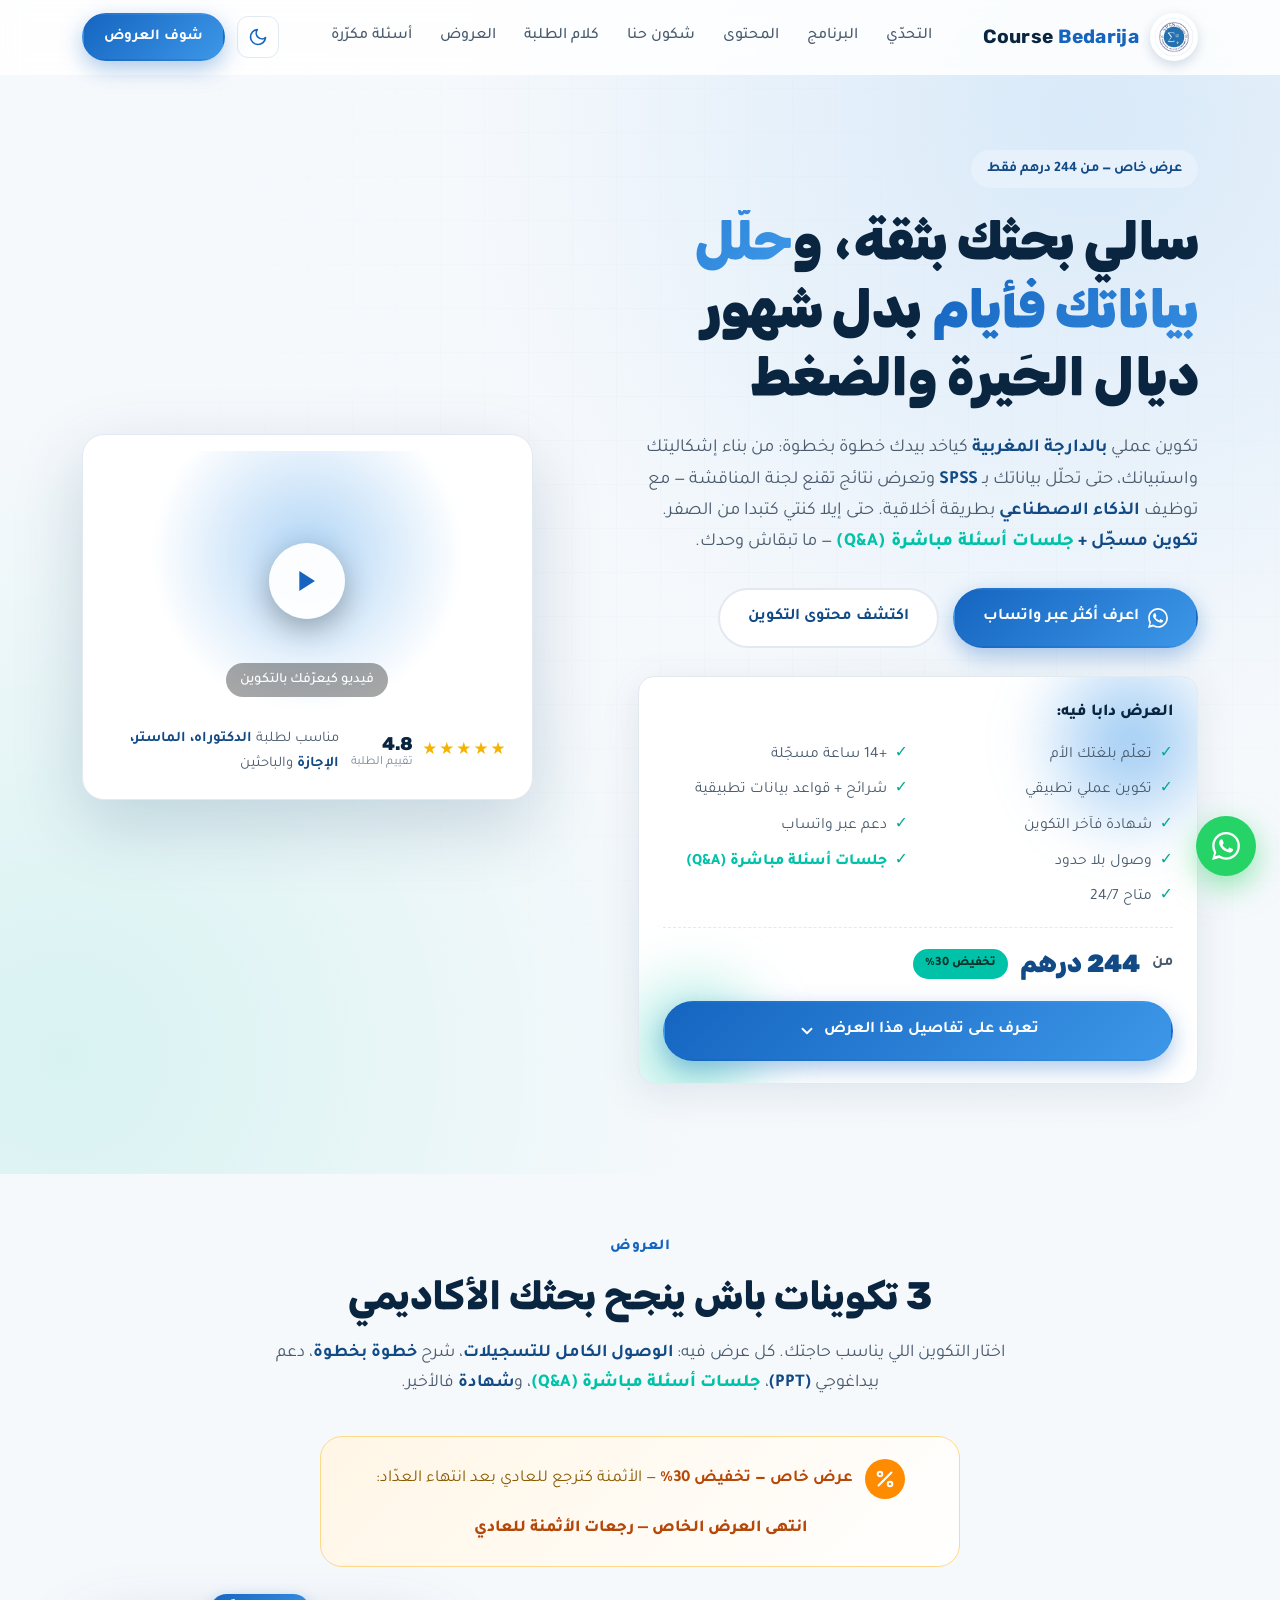
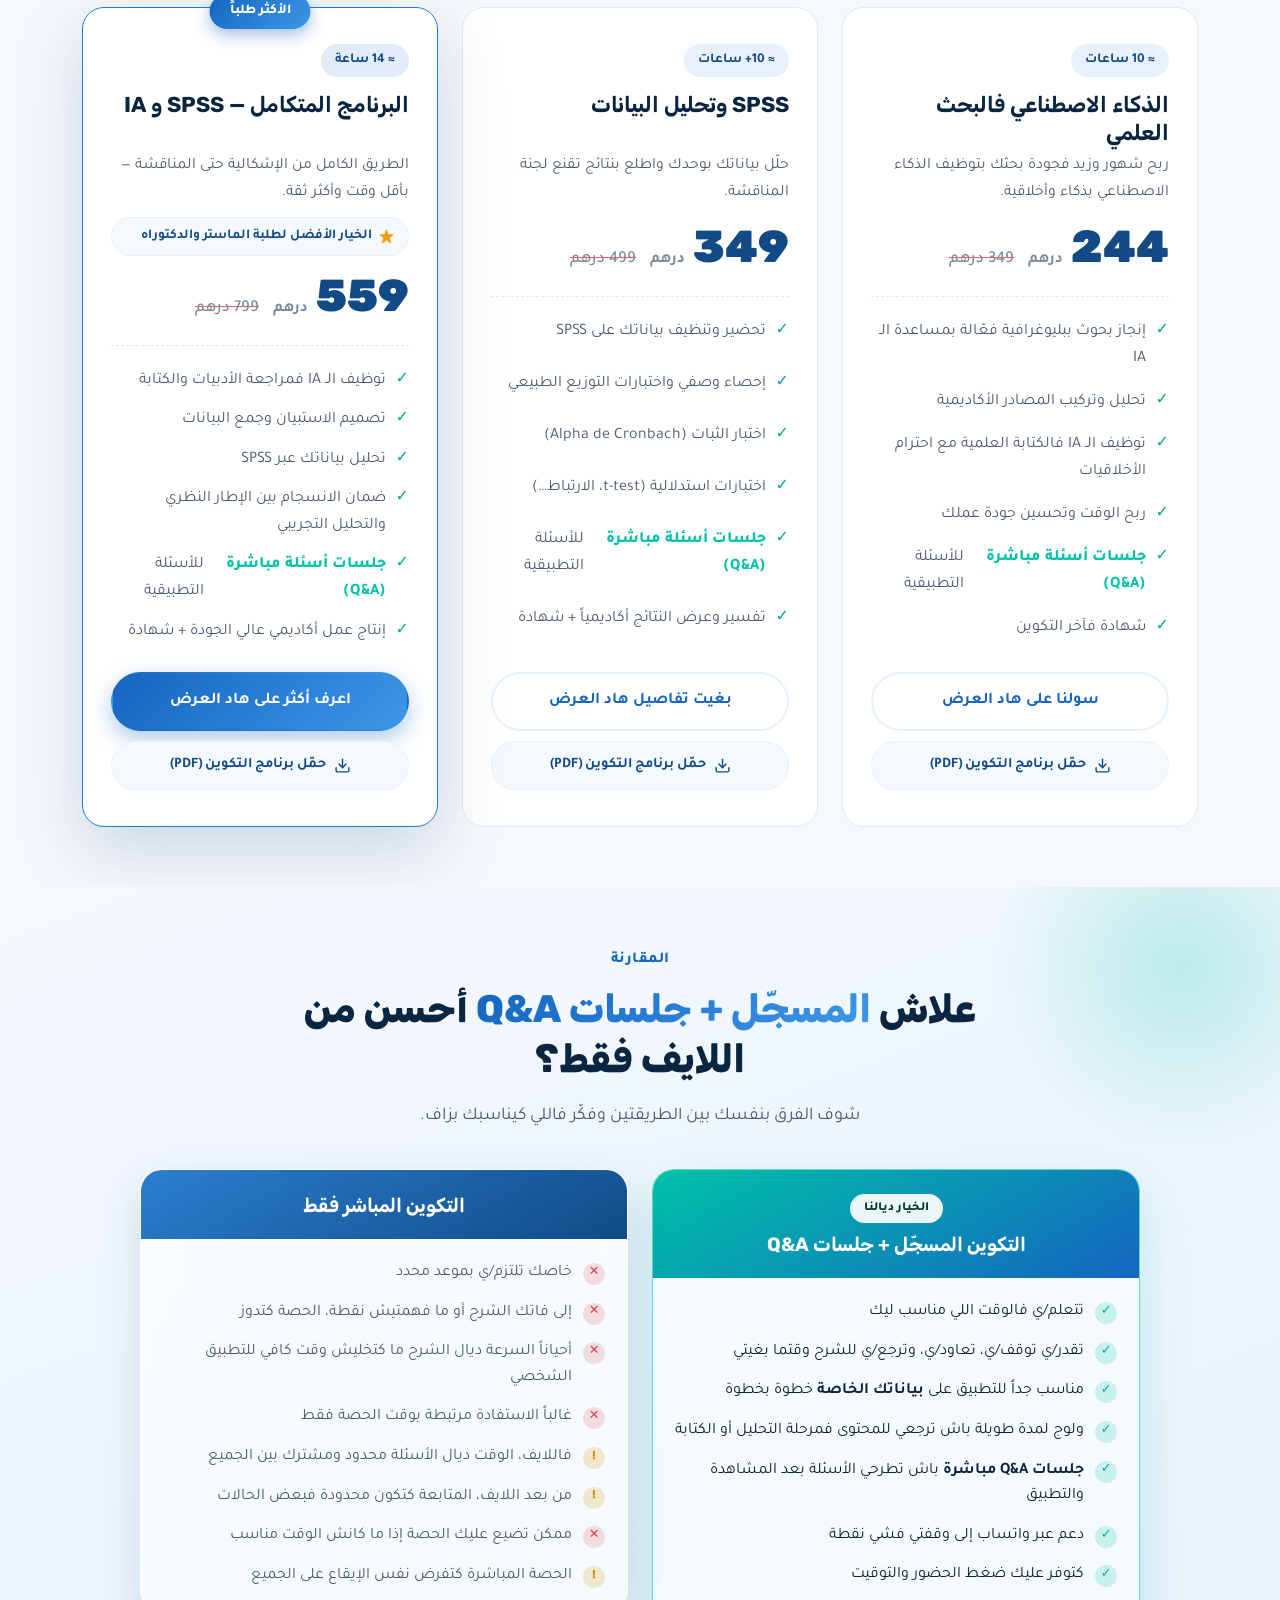
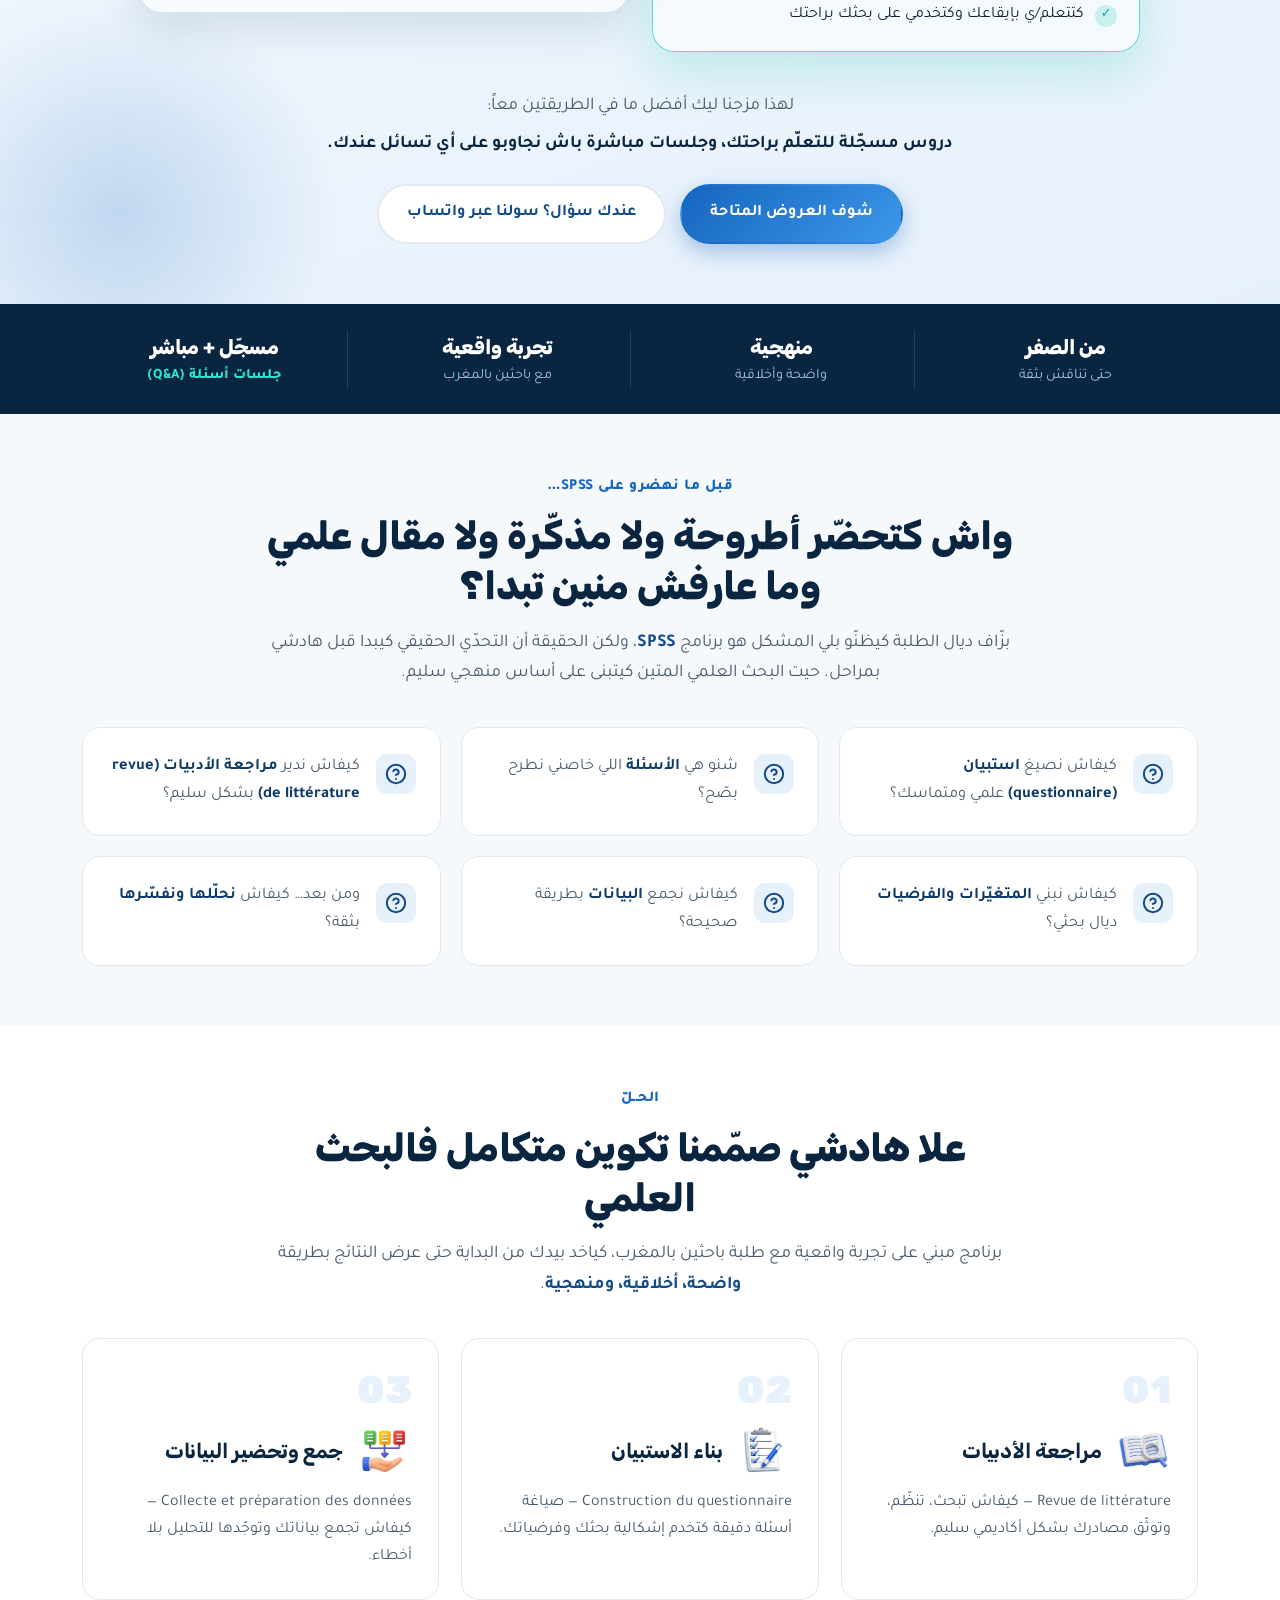
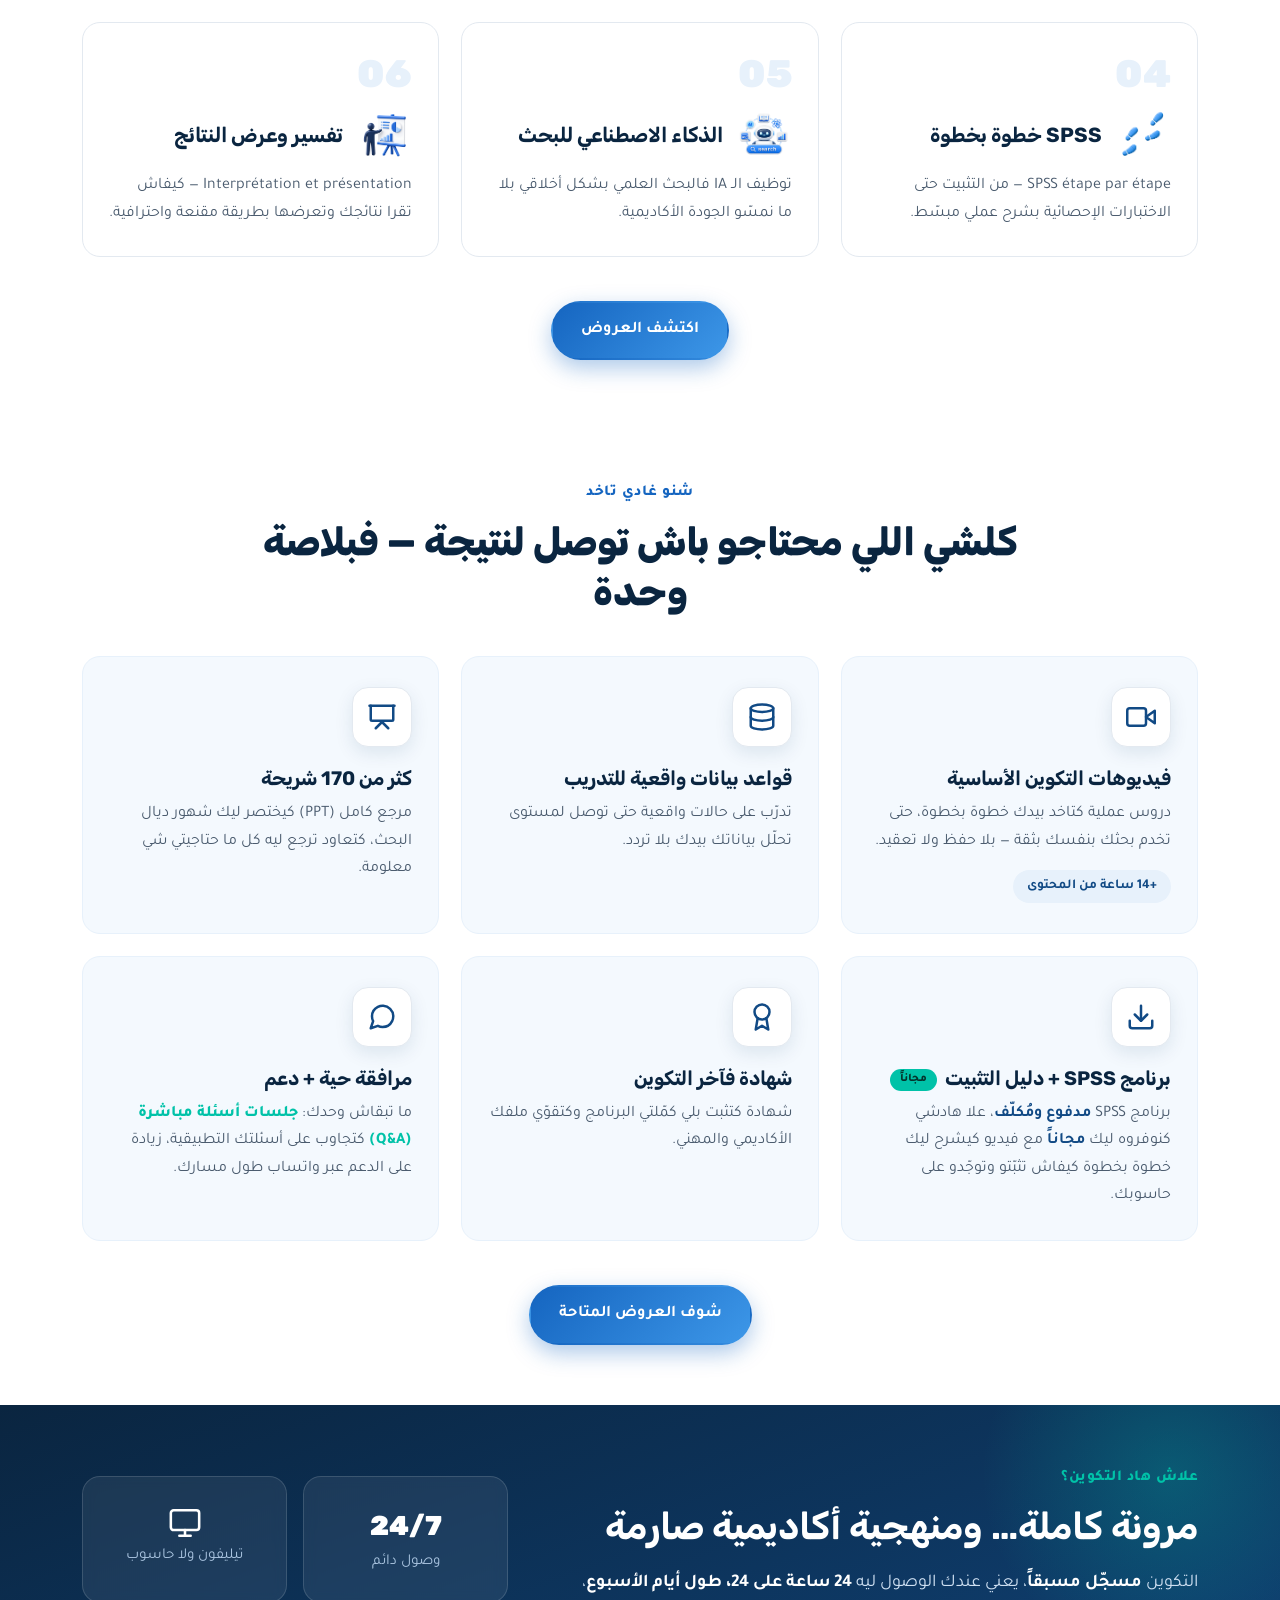
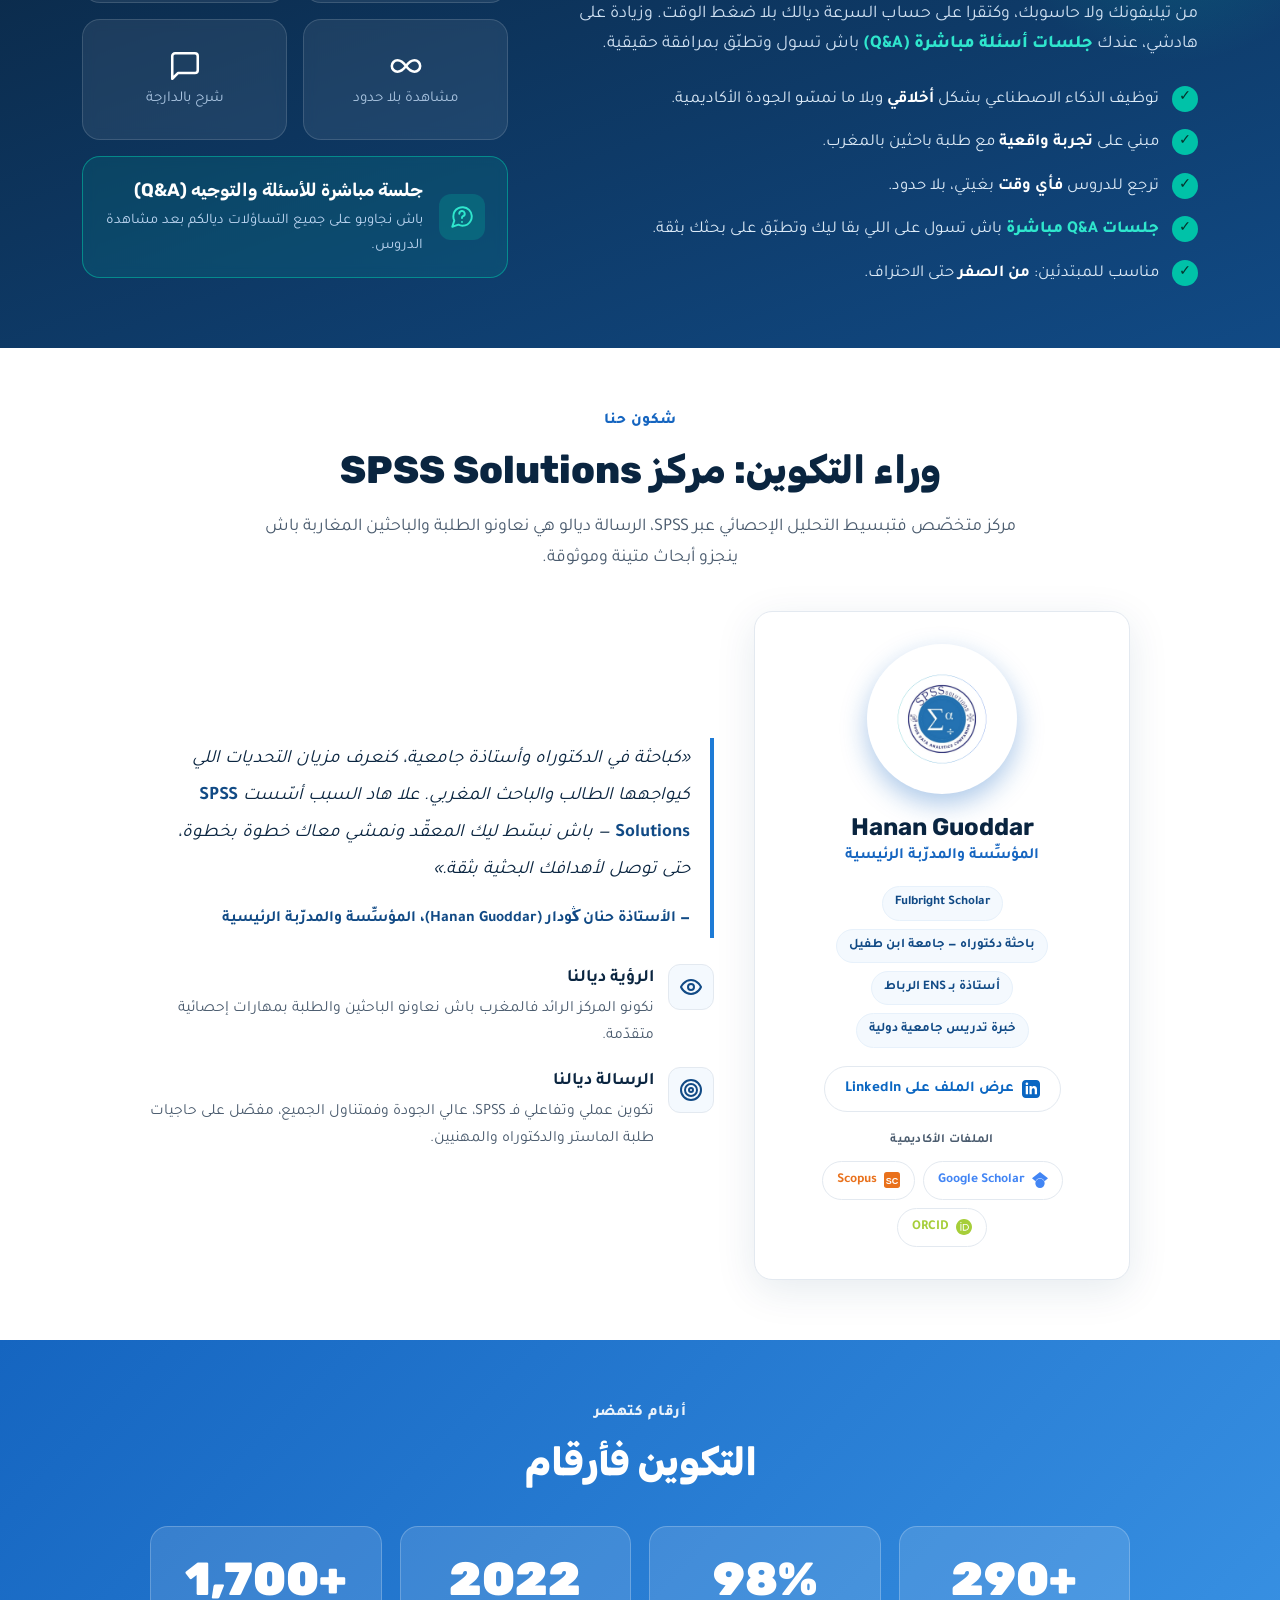
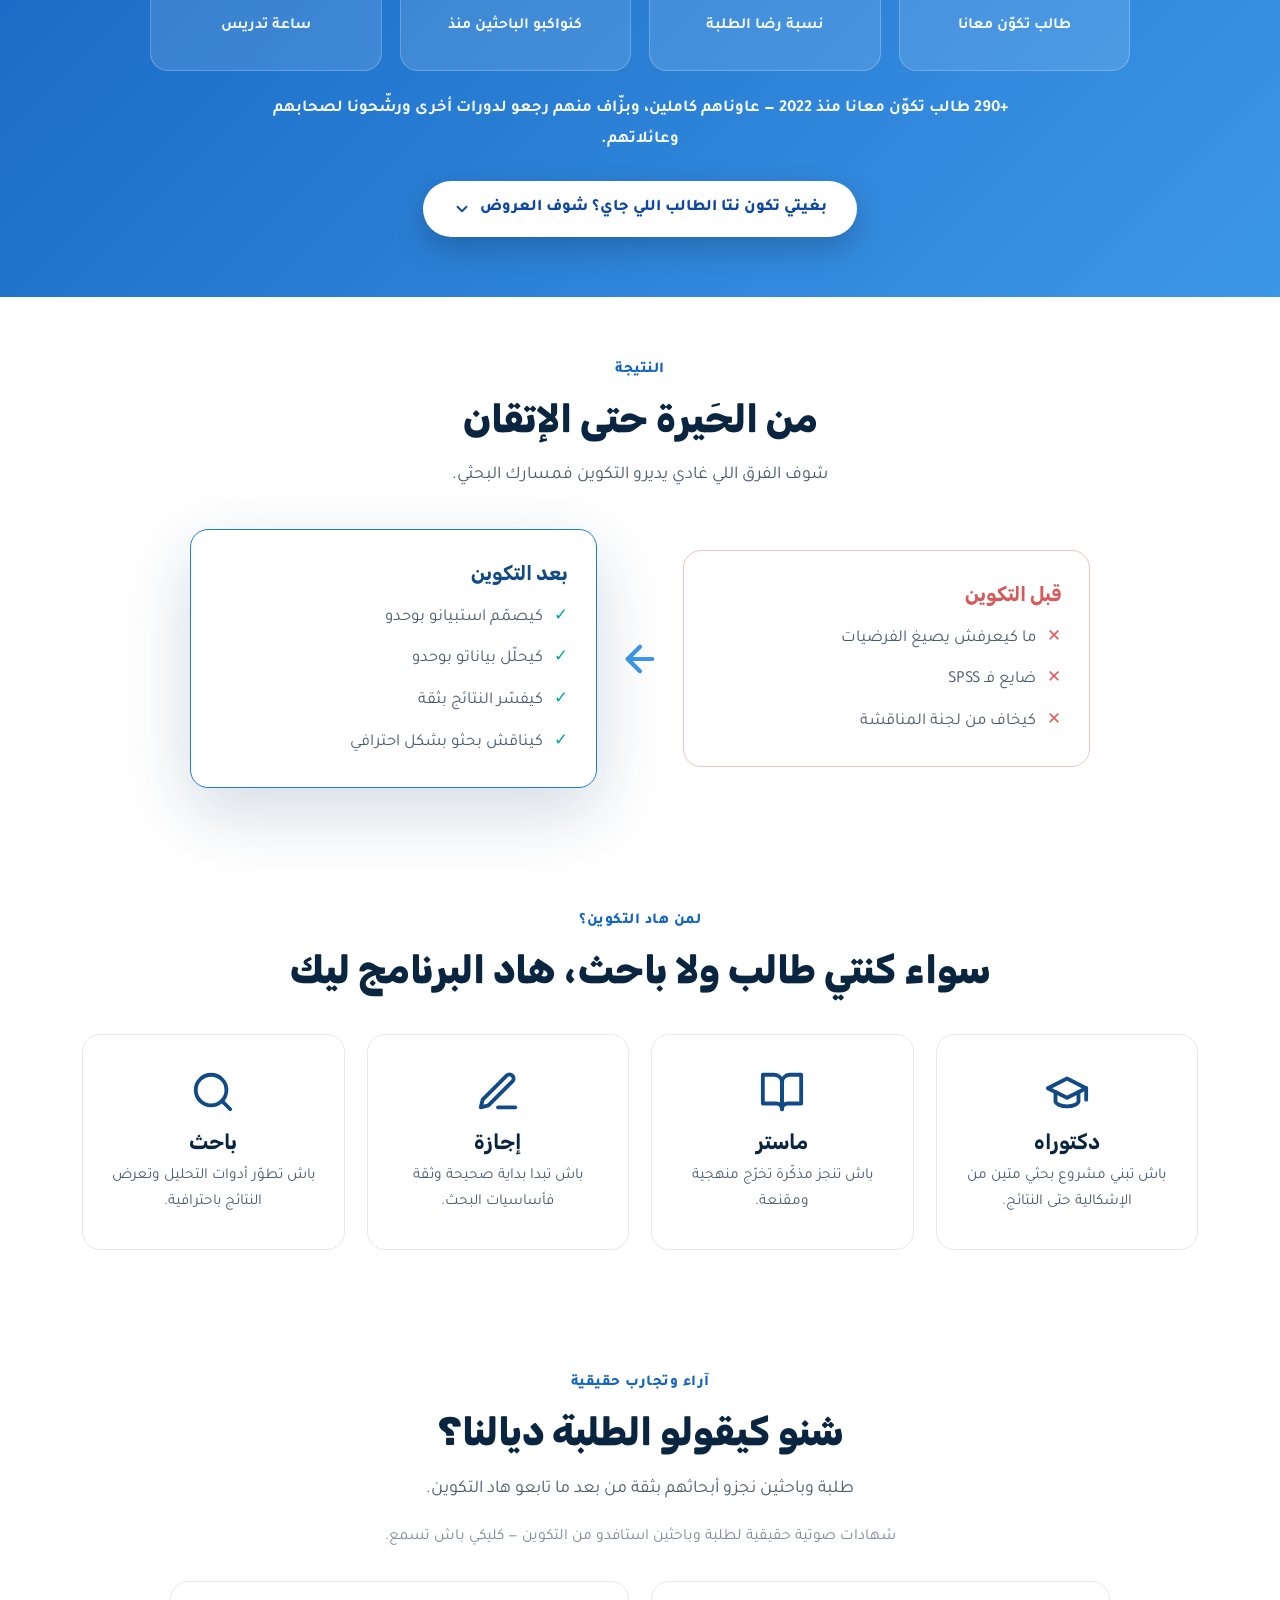
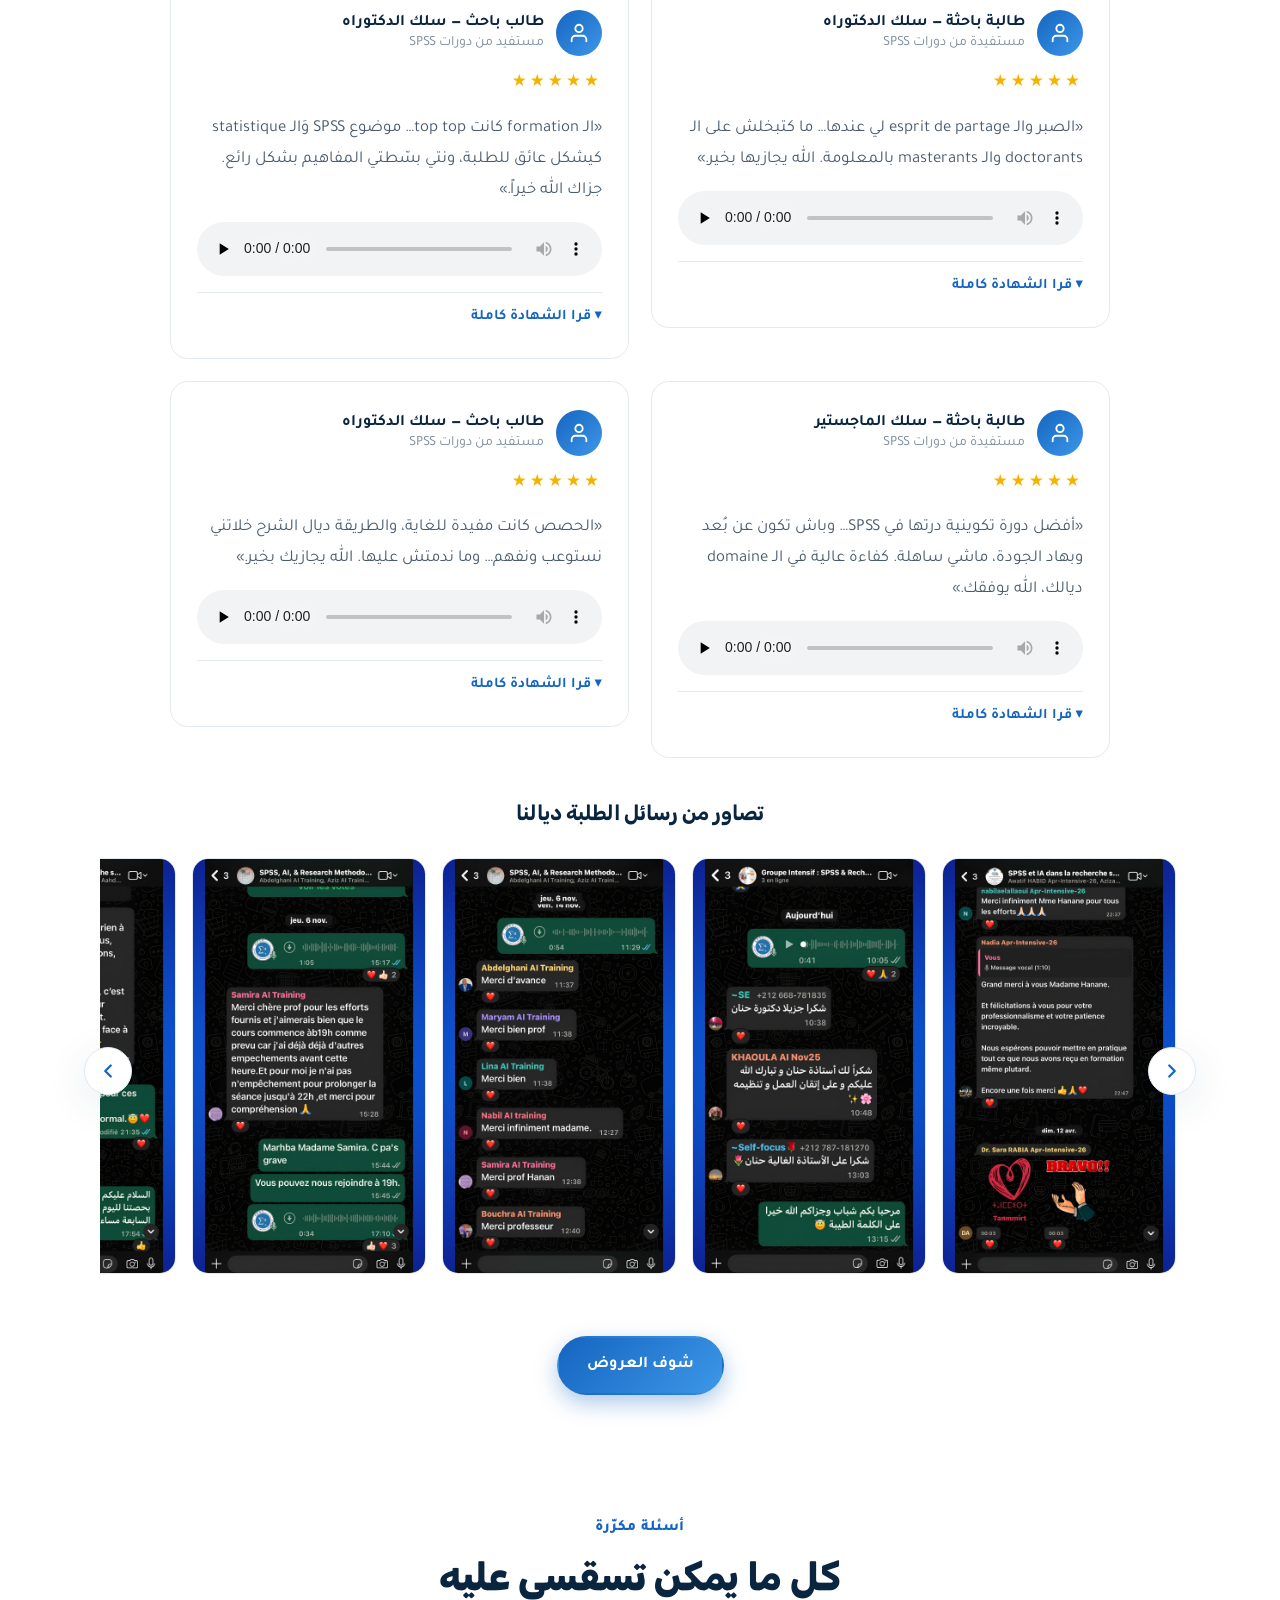
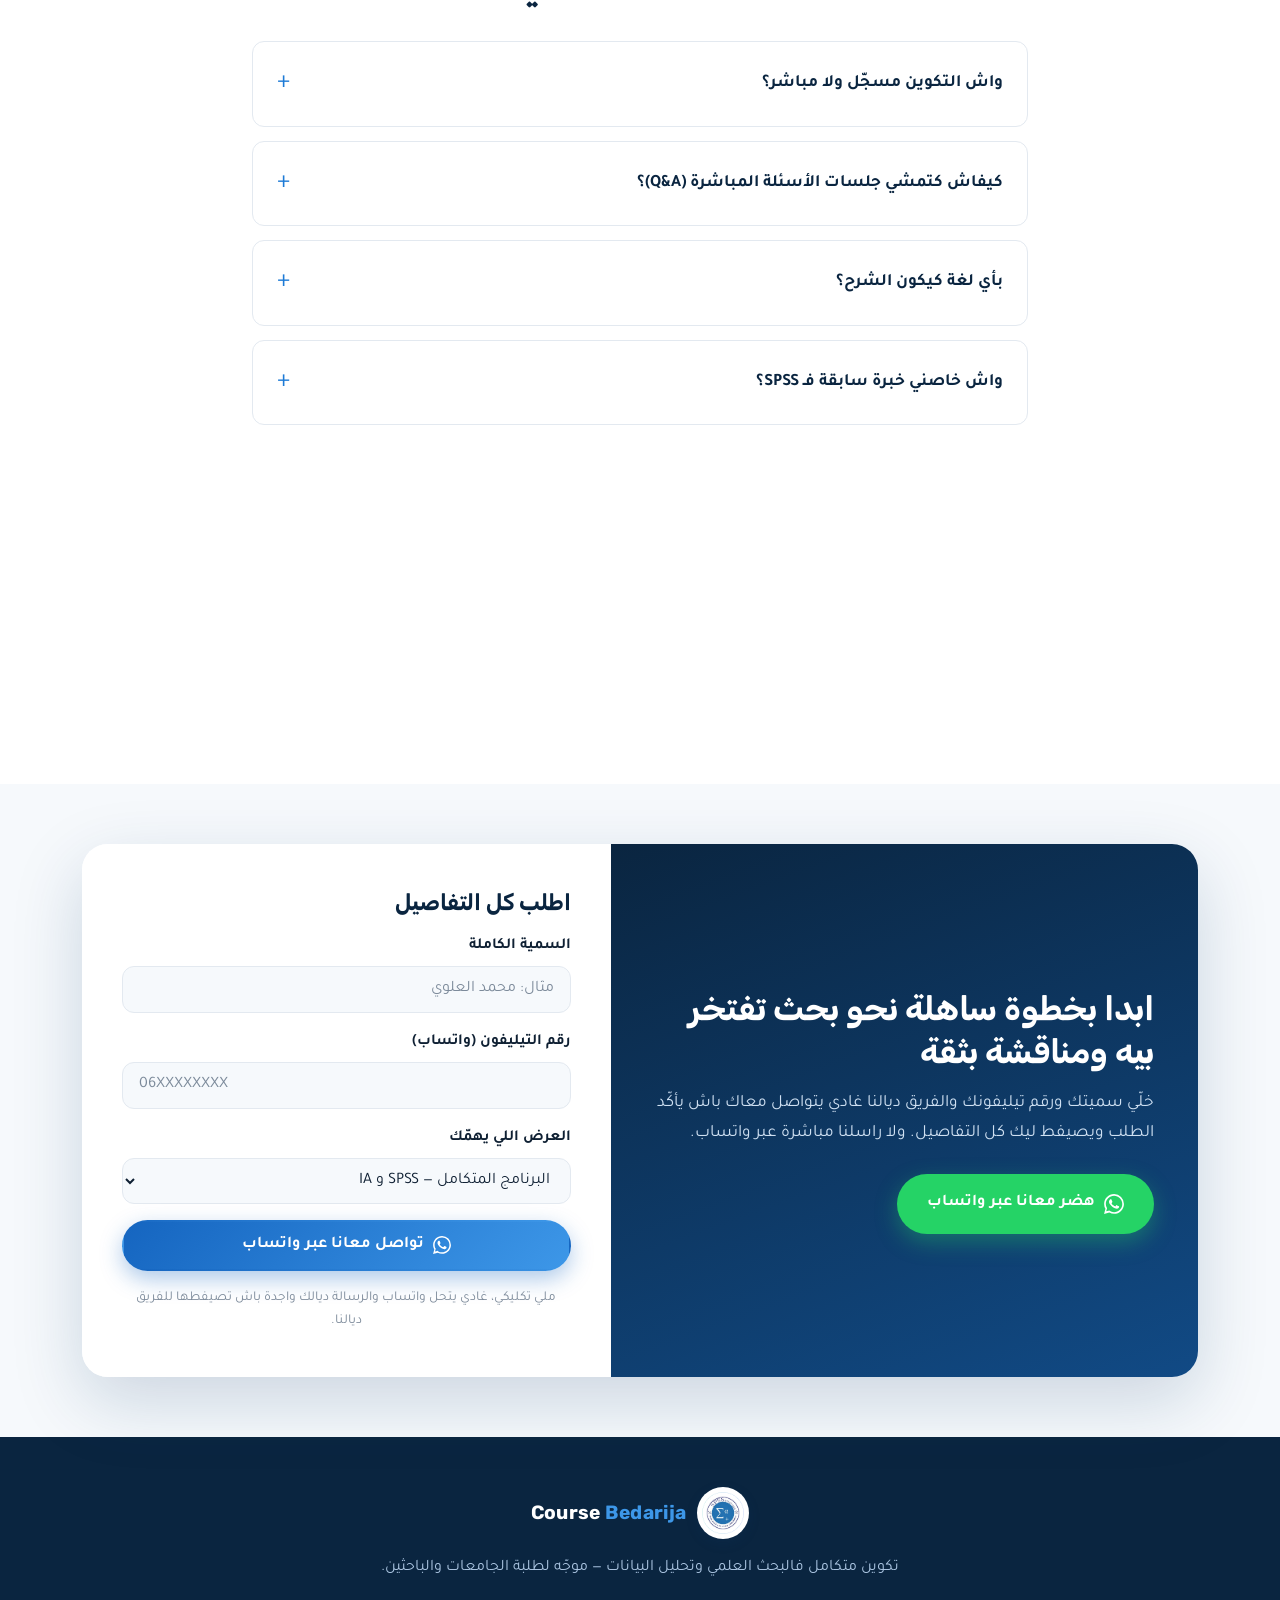
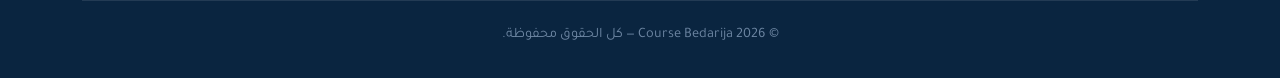
==== index.html @ 3c7316db "Glassmorphism comparison cards + gradient headers + CTA under closing sentence" ====
<!DOCTYPE html>
<!-- build: hybrid-qa v2 -->
<html lang="ar" dir="rtl">
<head>
  <meta charset="UTF-8" />
  <meta name="viewport" content="width=device-width, initial-scale=1.0" />
  <title>SPSS Bedarija | سالي أطروحتك وحلّل بياناتك بثقة — Course Bedarija</title>
  <meta name="description" content="تكوين عملي مسجّل كياخد بيدك خطوة بخطوة فإعداد أطروحتك ولا بحثك العلمي: من مراجعة الأدبيات وبناء الاستبيان، حتى تحليل البيانات بـ SPSS وتوظيف الذكاء الاصطناعي بطريقة أخلاقية. موجّه لطلبة الدكتوراه والماستر والباحثين." />

  <!-- Open Graph / مشاركة على فيسبوك وواتساب -->
  <meta property="og:type" content="website" />
  <meta property="og:title" content="SPSS Bedarija | سالي أطروحتك وحلّل بياناتك بثقة — Course Bedarija" />
  <meta property="og:description" content="من فكرة البحث حتى نتائج موثوقة: مراجعة الأدبيات، بناء الاستبيان، تحليل البيانات بـ SPSS، والذكاء الاصطناعي للبحث العلمي." />
  <meta property="og:locale" content="ar_AR" />
  <meta property="og:url" content="https://abdelghaniguoddar.github.io/spss/" />
  <meta property="og:site_name" content="Course Bedarija" />
  <meta property="og:image" content="https://abdelghaniguoddar.github.io/spss/og-logo.png" />
  <meta property="og:image:secure_url" content="https://abdelghaniguoddar.github.io/spss/og-logo.png" />
  <meta property="og:image:type" content="image/png" />
  <meta property="og:image:width" content="600" />
  <meta property="og:image:height" content="600" />
  <meta property="og:image:alt" content="Course Bedarija — SPSS Bedarija" />

  <!-- Twitter -->
  <meta name="twitter:card" content="summary" />
  <meta name="twitter:title" content="SPSS Bedarija — Course Bedarija" />
  <meta name="twitter:description" content="تكوين عملي بالدارجة المغربية: من مراجعة الأدبيات وبناء الاستبيان، حتى تحليل البيانات بـ SPSS والذكاء الاصطناعي." />
  <meta name="twitter:image" content="https://abdelghaniguoddar.github.io/spss/og-logo.png" />

  <link rel="icon" type="image/png" href="logo.png" />
  <link rel="apple-touch-icon" href="logo.png" />

  <!-- Set theme early to avoid flash -->
  <script>
    (function () {
      try {
        var t = localStorage.getItem('theme');
        if (!t) { t = (window.matchMedia && window.matchMedia('(prefers-color-scheme: dark)').matches) ? 'dark' : 'light'; }
        document.documentElement.setAttribute('data-theme', t);
      } catch (e) {}
    })();
  </script>

  <!-- Meta Pixel Code -->
  <script>
    !function(f,b,e,v,n,t,s)
    {if(f.fbq)return;n=f.fbq=function(){n.callMethod?
    n.callMethod.apply(n,arguments):n.queue.push(arguments)};
    if(!f._fbq)f._fbq=n;n.push=n;n.loaded=!0;n.version='2.0';
    n.queue=[];t=b.createElement(e);t.async=!0;
    t.src=v;s=b.getElementsByTagName(e)[0];
    s.parentNode.insertBefore(t,s)}(window, document,'script',
    'https://connect.facebook.net/en_US/fbevents.js');
    fbq('init', '1039779768591568');
    fbq('track', 'PageView');
    fbq('track', 'ViewContent', {content_name: 'SPSS Bedarija — Landing Page', content_category: 'course'});
  </script>
  <noscript><img height="1" width="1" style="display:none"
    src="https://www.facebook.com/tr?id=1039779768591568&ev=PageView&noscript=1" alt="" /></noscript>
  <!-- End Meta Pixel Code -->

  <link rel="preconnect" href="https://fonts.googleapis.com" />
  <link rel="preconnect" href="https://fonts.gstatic.com" crossorigin />
  <link href="https://fonts.googleapis.com/css2?family=Rubik:wght@500;600;700;800;900&family=Tajawal:wght@400;500;700;800;900&display=swap" rel="stylesheet" />
  <link rel="stylesheet" href="styles.css" />
</head>
<body>

  <!-- ============ HEADER / NAV ============ -->
  <header class="site-header" id="siteHeader">
    <div class="container header-inner">
      <!-- ====== LOGO ====== -->
      <a href="#hero" class="logo" aria-label="Course Bedarija">
        <img class="logo-img" src="logo.png" alt="Course Bedarija — SPSS Solutions" />
        <span class="logo-text">Course <strong>Bedarija</strong></span>
      </a>
      <!-- ====== نهاية اللوغو ====== -->

      <nav class="nav" id="mainNav">
        <a href="#problem">التحدّي</a>
        <a href="#program">البرنامج</a>
        <a href="#includes">المحتوى</a>
        <a href="#about">شكون حنا</a>
        <a href="#testimonials">كلام الطلبة</a>
        <a href="#pricing">العروض</a>
        <a href="#faq">أسئلة مكرّرة</a>
      </nav>

      <div class="header-actions">
        <button class="theme-toggle" id="themeToggle" aria-label="تبديل الوضع الليلي / النهاري" title="الوضع الليلي / النهاري">
          <svg class="ic-moon" viewBox="0 0 24 24" fill="none" stroke="currentColor" stroke-width="2" stroke-linecap="round" stroke-linejoin="round" aria-hidden="true"><path d="M21 12.79A9 9 0 1 1 11.21 3 7 7 0 0 0 21 12.79z"/></svg>
          <svg class="ic-sun" viewBox="0 0 24 24" fill="none" stroke="currentColor" stroke-width="2" stroke-linecap="round" stroke-linejoin="round" aria-hidden="true"><circle cx="12" cy="12" r="5"/><line x1="12" y1="1" x2="12" y2="3"/><line x1="12" y1="21" x2="12" y2="23"/><line x1="4.22" y1="4.22" x2="5.64" y2="5.64"/><line x1="18.36" y1="18.36" x2="19.78" y2="19.78"/><line x1="1" y1="12" x2="3" y2="12"/><line x1="21" y1="12" x2="23" y2="12"/><line x1="4.22" y1="19.78" x2="5.64" y2="18.36"/><line x1="18.36" y1="5.64" x2="19.78" y2="4.22"/></svg>
        </button>

        <a href="#pricing" class="btn btn-primary btn-sm nav-cta">شوف العروض</a>

        <button class="nav-toggle" id="navToggle" aria-label="القائمة">
          <span></span><span></span><span></span>
        </button>
      </div>
    </div>
  </header>

  <main class="page-main">

  <!-- ============ HERO ============ -->
  <section class="hero" id="hero">
    <div class="hero-bg" aria-hidden="true"></div>
    <div class="container hero-inner">
      <div class="hero-content reveal">
        <span class="eyebrow">عرض خاص — من 244 درهم فقط</span>
        <h1 class="hero-title">سالي بحثك بثقة، و<span class="grad">حلّل بياناتك فأيام</span> بدل شهور ديال الحَيرة والضغط</h1>
        <p class="hero-sub">
          تكوين عملي <strong>بالدارجة المغربية</strong> كياخد بيدك خطوة بخطوة: من بناء إشكاليتك واستبيانك،
          حتى تحلّل بياناتك بـ <strong>SPSS</strong> وتعرض نتائج تقنع لجنة المناقشة — مع توظيف
          <strong>الذكاء الاصطناعي</strong> بطريقة أخلاقية. حتى إيلا كنتي كتبدا من الصفر.
          <br /><strong>تكوين مسجّل + <span class="qa-hl">جلسات أسئلة مباشرة (Q&amp;A)</span></strong> — ما تبقاش وحدك.
        </p>
        <div class="hero-cta">
          <a href="https://wa.me/212601521671?text=السلام، بغيت نعرف تفاصيل تكوين SPSS Bedarija" class="btn btn-primary" id="heroWhatsapp">
            <svg viewBox="0 0 24 24" width="20" height="20" fill="currentColor" aria-hidden="true"><path d="M.057 24l1.687-6.163a11.867 11.867 0 01-1.587-5.946C.16 5.335 5.495 0 12.05 0a11.817 11.817 0 018.413 3.488 11.824 11.824 0 013.48 8.414c-.003 6.557-5.338 11.892-11.893 11.892a11.9 11.9 0 01-5.688-1.448L.057 24zm6.597-3.807c1.676.995 3.276 1.591 5.392 1.592 5.448 0 9.886-4.434 9.889-9.885.002-5.462-4.415-9.89-9.881-9.892-5.452 0-9.887 4.434-9.889 9.884a9.86 9.86 0 001.51 5.26l-.999 3.648 3.978-1.039zm11.387-5.464c-.074-.124-.272-.198-.57-.347-.297-.149-1.758-.868-2.031-.967-.272-.099-.47-.149-.669.149-.198.297-.768.967-.941 1.165-.173.198-.347.223-.644.074-.297-.149-1.255-.462-2.39-1.475-.883-.788-1.48-1.761-1.653-2.059-.173-.297-.018-.458.13-.606.134-.133.297-.347.446-.521.151-.172.2-.296.3-.495.099-.198.05-.372-.025-.521-.075-.148-.669-1.611-.916-2.206-.242-.579-.487-.501-.669-.51l-.57-.01c-.198 0-.52.074-.792.372s-1.04 1.016-1.04 2.479 1.065 2.876 1.213 3.074c.149.198 2.095 3.2 5.076 4.487.709.306 1.263.489 1.694.626.712.226 1.36.194 1.872.118.571-.085 1.758-.719 2.006-1.413.248-.695.248-1.29.173-1.414z"/></svg>
            اعرف أكثر عبر واتساب
          </a>
          <a href="#program" class="btn btn-ghost">اكتشف محتوى التكوين</a>
        </div>
        <div class="hero-offer reveal">
          <span class="ho-title">العرض دابا فيه:</span>
          <ul class="ho-list">
            <li>تعلّم بلغتك الأم</li>
            <li>+14 ساعة مسجّلة</li>
            <li>تكوين عملي تطبيقي</li>
            <li>شرائح + قواعد بيانات تطبيقية</li>
            <li>شهادة فآخر التكوين</li>
            <li>دعم عبر واتساب</li>
            <li>وصول بلا حدود</li>
            <li><span class="qa-hl">جلسات أسئلة مباشرة (Q&amp;A)</span></li>
            <li>متاح 24/7</li>
          </ul>
          <div class="ho-price">من <strong>244 درهم</strong> <span class="ho-tag">تخفيض 30%</span></div>
          <a href="#pricing" class="btn btn-primary ho-btn" id="heroOfferBtn">
            تعرف على تفاصيل هذا العرض
            <svg viewBox="0 0 24 24" width="18" height="18" fill="none" stroke="currentColor" stroke-width="2.4" stroke-linecap="round" stroke-linejoin="round" aria-hidden="true"><polyline points="6 9 12 15 18 9"/></svg>
          </a>
        </div>
      </div>

      <div class="hero-card reveal">
        <!-- ====== فيديو الـ Hero (lazy-load): بدّل data-yt بمعرّف فيديو يوتيوب ====== -->
        <div class="hero-video" id="heroVideo" data-yt="4AQXpwWcX74" role="button" tabindex="0" aria-label="تشغيل الفيديو التعريفي">
          <div class="play-badge" aria-hidden="true">
            <svg viewBox="0 0 24 24" width="34" height="34" fill="currentColor"><path d="M8 5v14l11-7z"/></svg>
          </div>
          <span class="hero-video-label">فيديو كيعرّفك بالتكوين</span>
        </div>
        <div class="hero-card-foot">
          <div class="hero-rating" aria-label="تقييم 4.8 من 5">
            <span class="stars" aria-hidden="true">★★★★★</span>
            <span class="rating-meta"><strong>4.8</strong><small>تقييم الطلبة</small></span>
          </div>
          <p>مناسب لطلبة <strong>الدكتوراه، الماستر، الإجازة</strong> والباحثين</p>
        </div>
      </div>
    </div>
  </section>

  <!-- ============ شريط الثقة ============ -->
  <section class="trust-strip">
    <div class="container trust-grid">
      <div class="trust-item"><span class="t-num">من الصفر</span><span class="t-lab">حتى تناقش بثقة</span></div>
      <div class="trust-item"><span class="t-num">منهجية</span><span class="t-lab">واضحة وأخلاقية</span></div>
      <div class="trust-item"><span class="t-num">تجربة واقعية</span><span class="t-lab">مع باحثين بالمغرب</span></div>
      <div class="trust-item"><span class="t-num">مسجّل + مباشر</span><span class="t-lab"><span class="qa-hl">جلسات أسئلة (Q&amp;A)</span></span></div>
    </div>
  </section>

  <!-- ============ PROBLEM / التحدّي ============ -->
  <section class="section problem" id="problem">
    <div class="container">
      <div class="section-head reveal">
        <span class="kicker">قبل ما نهضرو على SPSS…</span>
        <h2>واش كتحضّر أطروحة ولا مذكّرة ولا مقال علمي وما عارفش منين تبدا؟</h2>
        <p class="lead">
          بزّاف ديال الطلبة كيظنّو بلي المشكل هو برنامج <strong>SPSS</strong>، ولكن الحقيقة أن التحدّي الحقيقي
          كيبدا قبل هادشي بمراحل. حيت البحث العلمي المتين كيتبنى على أساس منهجي سليم.
        </p>
      </div>
      <ul class="problem-grid">
        <li class="reveal"><span class="q-num"><svg viewBox="0 0 24 24" fill="none" stroke="currentColor" stroke-width="2.2" stroke-linecap="round" stroke-linejoin="round" aria-hidden="true"><circle cx="12" cy="12" r="10"/><path d="M9.1 9a3 3 0 0 1 5.8 1c0 2-3 3-3 3"/><line x1="12" y1="17.5" x2="12.01" y2="17.5"/></svg></span><p>كيفاش نصيغ <strong>استبيان (questionnaire)</strong> علمي ومتماسك؟</p></li>
        <li class="reveal"><span class="q-num"><svg viewBox="0 0 24 24" fill="none" stroke="currentColor" stroke-width="2.2" stroke-linecap="round" stroke-linejoin="round" aria-hidden="true"><circle cx="12" cy="12" r="10"/><path d="M9.1 9a3 3 0 0 1 5.8 1c0 2-3 3-3 3"/><line x1="12" y1="17.5" x2="12.01" y2="17.5"/></svg></span><p>شنو هي <strong>الأسئلة</strong> اللي خاصني نطرح بصّح؟</p></li>
        <li class="reveal"><span class="q-num"><svg viewBox="0 0 24 24" fill="none" stroke="currentColor" stroke-width="2.2" stroke-linecap="round" stroke-linejoin="round" aria-hidden="true"><circle cx="12" cy="12" r="10"/><path d="M9.1 9a3 3 0 0 1 5.8 1c0 2-3 3-3 3"/><line x1="12" y1="17.5" x2="12.01" y2="17.5"/></svg></span><p>كيفاش ندير <strong>مراجعة الأدبيات (revue de littérature)</strong> بشكل سليم؟</p></li>
        <li class="reveal"><span class="q-num"><svg viewBox="0 0 24 24" fill="none" stroke="currentColor" stroke-width="2.2" stroke-linecap="round" stroke-linejoin="round" aria-hidden="true"><circle cx="12" cy="12" r="10"/><path d="M9.1 9a3 3 0 0 1 5.8 1c0 2-3 3-3 3"/><line x1="12" y1="17.5" x2="12.01" y2="17.5"/></svg></span><p>كيفاش نبني <strong>المتغيّرات والفرضيات</strong> ديال بحثي؟</p></li>
        <li class="reveal"><span class="q-num"><svg viewBox="0 0 24 24" fill="none" stroke="currentColor" stroke-width="2.2" stroke-linecap="round" stroke-linejoin="round" aria-hidden="true"><circle cx="12" cy="12" r="10"/><path d="M9.1 9a3 3 0 0 1 5.8 1c0 2-3 3-3 3"/><line x1="12" y1="17.5" x2="12.01" y2="17.5"/></svg></span><p>كيفاش نجمع <strong>البيانات</strong> بطريقة صحيحة؟</p></li>
        <li class="reveal"><span class="q-num"><svg viewBox="0 0 24 24" fill="none" stroke="currentColor" stroke-width="2.2" stroke-linecap="round" stroke-linejoin="round" aria-hidden="true"><circle cx="12" cy="12" r="10"/><path d="M9.1 9a3 3 0 0 1 5.8 1c0 2-3 3-3 3"/><line x1="12" y1="17.5" x2="12.01" y2="17.5"/></svg></span><p>ومن بعد… كيفاش <strong>نحلّلها ونفسّرها</strong> بثقة؟</p></li>
      </ul>
    </div>
  </section>

  <!-- ============ SOLUTION / البرنامج ============ -->
  <section class="section program" id="program">
    <div class="container">
      <div class="section-head reveal">
        <span class="kicker">الحــلّ</span>
        <h2>علا هادشي صمّمنا تكوين متكامل فالبحث العلمي</h2>
        <p class="lead">برنامج مبني على تجربة واقعية مع طلبة باحثين بالمغرب، كياخد بيدك من البداية حتى عرض النتائج بطريقة <strong>واضحة، أخلاقية، ومنهجية</strong>.</p>
      </div>
      <div class="program-grid">
        <article class="prog-card reveal">
          <span class="prog-step">01</span>
          <div class="prog-title-row">
            <img class="prog-img" src="1.png" alt="مراجعة الأدبيات" loading="lazy" />
            <h3>مراجعة الأدبيات</h3>
          </div>
          <p>Revue de littérature — كيفاش تبحث، تنظّم، وتوثّق مصادرك بشكل أكاديمي سليم.</p>
        </article>
        <article class="prog-card reveal">
          <span class="prog-step">02</span>
          <div class="prog-title-row">
            <img class="prog-img" src="2.png" alt="بناء الاستبيان" loading="lazy" />
            <h3>بناء الاستبيان</h3>
          </div>
          <p>Construction du questionnaire — صياغة أسئلة دقيقة كتخدم إشكالية بحثك وفرضياتك.</p>
        </article>
        <article class="prog-card reveal">
          <span class="prog-step">03</span>
          <div class="prog-title-row">
            <img class="prog-img" src="3.png" alt="جمع وتحضير البيانات" loading="lazy" />
            <h3>جمع وتحضير البيانات</h3>
          </div>
          <p>Collecte et préparation des données — كيفاش تجمع بياناتك وتوجّدها للتحليل بلا أخطاء.</p>
        </article>
        <article class="prog-card reveal">
          <span class="prog-step">04</span>
          <div class="prog-title-row">
            <img class="prog-img" src="4.png" alt="SPSS خطوة بخطوة" loading="lazy" />
            <h3>SPSS خطوة بخطوة</h3>
          </div>
          <p>SPSS étape par étape — من التثبيت حتى الاختبارات الإحصائية بشرح عملي مبسّط.</p>
        </article>
        <article class="prog-card reveal">
          <span class="prog-step">05</span>
          <div class="prog-title-row">
            <img class="prog-img" src="5.png" alt="الذكاء الاصطناعي للبحث" loading="lazy" />
            <h3>الذكاء الاصطناعي للبحث</h3>
          </div>
          <p>توظيف الـ IA فالبحث العلمي بشكل أخلاقي بلا ما نمسّو الجودة الأكاديمية.</p>
        </article>
        <article class="prog-card reveal">
          <span class="prog-step">06</span>
          <div class="prog-title-row">
            <img class="prog-img" src="6.png" alt="تفسير وعرض النتائج" loading="lazy" />
            <h3>تفسير وعرض النتائج</h3>
          </div>
          <p>Interprétation et présentation — كيفاش تقرا نتائجك وتعرضها بطريقة مقنعة واحترافية.</p>
        </article>
      </div>
      <div class="section-cta reveal">
        <a href="#pricing" class="btn btn-primary">اكتشف العروض</a>
      </div>
    </div>
  </section>

  <!-- ============ WHAT'S INCLUDED / المحتوى ============ -->
  <section class="section includes" id="includes">
    <div class="container">
      <div class="section-head reveal">
        <span class="kicker">شنو غادي تاخد</span>
        <h2>كلشي اللي محتاجو باش توصل لنتيجة — فبلاصة وحدة</h2>
      </div>
      <div class="includes-grid">
        <div class="inc-card reveal">
          <div class="inc-ic">
            <svg viewBox="0 0 24 24" fill="none" stroke="currentColor" stroke-width="2" stroke-linecap="round" stroke-linejoin="round" aria-hidden="true"><path d="m23 7-7 5 7 5V7z"/><rect x="1" y="5" width="15" height="14" rx="2" ry="2"/></svg>
          </div>
          <h3>فيديوهات التكوين الأساسية</h3>
          <p>دروس عملية كتاخد بيدك خطوة بخطوة، حتى تخدم بحثك بنفسك بثقة — بلا حفظ ولا تعقيد.</p>
          <span class="inc-meta">+14 ساعة من المحتوى</span>
        </div>
        <div class="inc-card reveal">
          <div class="inc-ic">
            <svg viewBox="0 0 24 24" fill="none" stroke="currentColor" stroke-width="2" stroke-linecap="round" stroke-linejoin="round" aria-hidden="true"><ellipse cx="12" cy="5" rx="9" ry="3"/><path d="M21 12c0 1.66-4 3-9 3s-9-1.34-9-3"/><path d="M3 5v14c0 1.66 4 3 9 3s9-1.34 9-3V5"/></svg>
          </div>
          <h3>قواعد بيانات واقعية للتدريب</h3>
          <p>تدرّب على حالات واقعية حتى توصل لمستوى تحلّل بياناتك بيدك بلا تردد.</p>
        </div>
        <div class="inc-card reveal">
          <div class="inc-ic">
            <svg viewBox="0 0 24 24" fill="none" stroke="currentColor" stroke-width="2" stroke-linecap="round" stroke-linejoin="round" aria-hidden="true"><path d="M2 3h20"/><path d="M21 3v11a1 1 0 0 1-1 1H4a1 1 0 0 1-1-1V3"/><path d="m7 21 5-5 5 5"/></svg>
          </div>
          <h3>كثر من 170 شريحة</h3>
          <p>مرجع كامل (PPT) كيختصر ليك شهور ديال البحث، كتعاود ترجع ليه كل ما حتاجيتي شي معلومة.</p>
        </div>
        <div class="inc-card reveal">
          <div class="inc-ic">
            <svg viewBox="0 0 24 24" fill="none" stroke="currentColor" stroke-width="2" stroke-linecap="round" stroke-linejoin="round" aria-hidden="true"><path d="M21 15v4a2 2 0 0 1-2 2H5a2 2 0 0 1-2-2v-4"/><polyline points="7 10 12 15 17 10"/><line x1="12" y1="15" x2="12" y2="3"/></svg>
          </div>
          <h3>برنامج SPSS + دليل التثبيت <span class="free-tag">مجاناً</span></h3>
          <p>برنامج SPSS <strong>مدفوع ومُكلّف</strong>، علا هادشي كنوفروه ليك <strong>مجاناً</strong> مع فيديو كيشرح ليك خطوة بخطوة كيفاش تثبّتو وتوجّدو على حاسوبك.</p>
        </div>
        <div class="inc-card reveal">
          <div class="inc-ic">
            <svg viewBox="0 0 24 24" fill="none" stroke="currentColor" stroke-width="2" stroke-linecap="round" stroke-linejoin="round" aria-hidden="true"><circle cx="12" cy="8" r="6"/><path d="M15.477 12.89 17 22l-5-3-5 3 1.523-9.11"/></svg>
          </div>
          <h3>شهادة فآخر التكوين</h3>
          <p>شهادة كتثبت بلي كمّلتي البرنامج وكتقوّي ملفك الأكاديمي والمهني.</p>
        </div>
        <div class="inc-card reveal">
          <div class="inc-ic">
            <svg viewBox="0 0 24 24" fill="none" stroke="currentColor" stroke-width="2" stroke-linecap="round" stroke-linejoin="round" aria-hidden="true"><path d="M21 11.5a8.38 8.38 0 0 1-.9 3.8 8.5 8.5 0 0 1-7.6 4.7 8.38 8.38 0 0 1-3.8-.9L3 21l1.9-5.7a8.38 8.38 0 0 1-.9-3.8 8.5 8.5 0 0 1 4.7-7.6 8.38 8.38 0 0 1 3.8-.9h.5a8.48 8.48 0 0 1 8 8v.5z"/></svg>
          </div>
          <h3>مرافقة حية + دعم</h3>
          <p>ما تبقاش وحدك: <span class="qa-hl">جلسات أسئلة مباشرة (Q&amp;A)</span> كتجاوب على أسئلتك التطبيقية، زيادة على الدعم عبر واتساب طول مسارك.</p>
        </div>
      </div>
      <div class="section-cta reveal">
        <a href="#pricing" class="btn btn-primary">شوف العروض المتاحة</a>
      </div>
    </div>
  </section>

  <!-- ============ WHY / المميزات ============ -->
  <section class="section why">
    <div class="container why-inner">
      <div class="why-text reveal">
        <span class="kicker light">علاش هاد التكوين؟</span>
        <h2>مرونة كاملة… ومنهجية أكاديمية صارمة</h2>
        <p>التكوين <strong>مسجّل مسبقاً</strong>، يعني عندك الوصول ليه <strong>24 ساعة على 24، طول أيام الأسبوع</strong>، من تيليفونك ولا حاسوبك، وكتقرا على حساب السرعة ديالك بلا ضغط الوقت. وزيادة على هادشي، عندك <span class="qa-hl">جلسات أسئلة مباشرة (Q&amp;A)</span> باش تسول وتطبّق بمرافقة حقيقية.</p>
        <ul class="why-list">
          <li><span class="check">✓</span><span class="why-li-text">توظيف الذكاء الاصطناعي بشكل <strong>أخلاقي</strong> وبلا ما نمسّو الجودة الأكاديمية.</span></li>
          <li><span class="check">✓</span><span class="why-li-text">مبني على <strong>تجربة واقعية</strong> مع طلبة باحثين بالمغرب.</span></li>
          <li><span class="check">✓</span><span class="why-li-text">ترجع للدروس <strong>فأي وقت</strong> بغيتي، بلا حدود.</span></li>
          <li><span class="check">✓</span><span class="why-li-text"><span class="qa-hl">جلسات Q&amp;A مباشرة</span> باش تسول على اللي بقا ليك وتطبّق على بحثك بثقة.</span></li>
          <li><span class="check">✓</span><span class="why-li-text">مناسب للمبتدئين: <strong>من الصفر</strong> حتى الاحتراف.</span></li>
        </ul>
      </div>
      <div class="why-cards reveal">
        <div class="mini-card"><span class="mc-num">24/7</span><span class="mc-lab">وصول دائم</span></div>
        <div class="mini-card">
          <span class="mc-num"><svg viewBox="0 0 24 24" fill="none" stroke="currentColor" stroke-width="1.8" stroke-linecap="round" stroke-linejoin="round" aria-hidden="true"><rect x="2" y="3" width="20" height="14" rx="2"/><line x1="8" y1="21" x2="16" y2="21"/><line x1="12" y1="17" x2="12" y2="21"/></svg></span>
          <span class="mc-lab">تيليفون ولا حاسوب</span>
        </div>
        <div class="mini-card">
          <span class="mc-num"><svg viewBox="0 0 24 24" fill="none" stroke="currentColor" stroke-width="1.8" stroke-linecap="round" stroke-linejoin="round" aria-hidden="true"><path d="M12 12c-2-2.67-4-4-6-4a4 4 0 1 0 0 8c2 0 4-1.33 6-4Zm0 0c2 2.67 4 4 6 4a4 4 0 0 0 0-8c-2 0-4 1.33-6 4Z"/></svg></span>
          <span class="mc-lab">مشاهدة بلا حدود</span>
        </div>
        <div class="mini-card">
          <span class="mc-num"><svg viewBox="0 0 24 24" fill="none" stroke="currentColor" stroke-width="1.8" stroke-linecap="round" stroke-linejoin="round" aria-hidden="true"><path d="M21 15a2 2 0 0 1-2 2H7l-4 4V5a2 2 0 0 1 2-2h14a2 2 0 0 1 2 2z"/></svg></span>
          <span class="mc-lab">شرح بالدارجة</span>
        </div>
        <div class="mini-card mini-card-wide qa-card">
          <span class="mc-icon"><svg viewBox="0 0 24 24" fill="none" stroke="currentColor" stroke-width="1.8" stroke-linecap="round" stroke-linejoin="round" aria-hidden="true"><path d="M21 11.5a8.38 8.38 0 0 1-.9 3.8 8.5 8.5 0 0 1-7.6 4.7 8.38 8.38 0 0 1-3.8-.9L3 21l1.9-5.7a8.38 8.38 0 0 1-.9-3.8 8.5 8.5 0 0 1 4.7-7.6 8.38 8.38 0 0 1 3.8-.9h.5a8.48 8.48 0 0 1 8 8z"/><path d="M9.5 9a2.5 2.5 0 1 1 3.4 2.3c-.6.3-.9.7-.9 1.4v.3"/><line x1="12" y1="16.5" x2="12" y2="16.5"/></svg></span>
          <span class="mc-wide-text"><strong>جلسة مباشرة للأسئلة والتوجيه (Q&amp;A)</strong><small>باش نجاوبو على جميع التساؤلات ديالكم بعد مشاهدة الدروس.</small></span>
        </div>
      </div>
    </div>
  </section>

  <!-- ============ ABOUT / من نحن ============ -->
  <section class="section about" id="about">
    <div class="container">
      <div class="section-head reveal">
        <span class="kicker">شكون حنا</span>
        <h2>وراء التكوين: مركز SPSS Solutions</h2>
        <p class="lead">مركز متخصّص فتبسيط التحليل الإحصائي عبر SPSS، الرسالة ديالو هي نعاونو الطلبة والباحثين المغاربة باش ينجزو أبحاث متينة وموثوقة.</p>
      </div>

      <div class="about-grid">
        <div class="founder-card reveal">
          <div class="founder-photo is-logo">
            <img src="logo.png" alt="Course Bedarija — SPSS Solutions" />
          </div>
          <h3>Hanan Guoddar</h3>
          <span class="founder-role">المؤسِّسة والمدرّبة الرئيسية</span>
          <ul class="founder-creds">
            <li>Fulbright Scholar</li>
            <li>باحثة دكتوراه — جامعة ابن طفيل</li>
            <li>أستاذة بـ ENS الرباط</li>
            <li>خبرة تدريس جامعية دولية</li>
          </ul>
          <a href="https://www.linkedin.com/in/hanan-guoddar-0a7429153/" class="founder-linkedin" target="_blank" rel="noopener" aria-label="الملف الشخصي على LinkedIn">
            <svg viewBox="0 0 24 24" fill="currentColor" aria-hidden="true"><path d="M19 0h-14c-2.761 0-5 2.239-5 5v14c0 2.761 2.239 5 5 5h14c2.762 0 5-2.239 5-5v-14c0-2.761-2.238-5-5-5zm-11 19h-3v-11h3v11zm-1.5-12.268c-.966 0-1.75-.79-1.75-1.764s.784-1.764 1.75-1.764 1.75.79 1.75 1.764-.783 1.764-1.75 1.764zm13.5 12.268h-3v-5.604c0-3.368-4-3.113-4 0v5.604h-3v-11h3v1.765c1.396-2.586 7-2.777 7 2.476v6.759z"/></svg>
            عرض الملف على LinkedIn
          </a>
          <span class="founder-academic-label">الملفات الأكاديمية</span>
          <div class="founder-academic">
            <a href="https://scholar.google.com/citations?user=9PIqN7oAAAAJ&hl=en" class="acad-link scholar" target="_blank" rel="noopener" aria-label="Google Scholar">
              <svg viewBox="0 0 24 24" fill="currentColor" aria-hidden="true"><path d="M5.242 13.769L0 9.5 12 0l12 9.5-5.242 4.269C17.548 11.249 14.978 9.5 12 9.5c-2.977 0-5.548 1.748-6.758 4.269zM12 10a7 7 0 1 0 0 14 7 7 0 0 0 0-14z"/></svg>
              Google Scholar
            </a>
            <a href="https://www.scopus.com/authid/detail.uri?authorId=59296952800" class="acad-link scopus" target="_blank" rel="noopener" aria-label="Scopus">
              <svg viewBox="0 0 24 24" aria-hidden="true"><rect width="24" height="24" rx="4" fill="#e9711c"/><text x="12" y="17.5" text-anchor="middle" font-family="Arial, Helvetica, sans-serif" font-weight="700" font-size="13.5" fill="#fff">SC</text></svg>
              Scopus
            </a>
            <a href="https://orcid.org/0009-0003-2199-7911" class="acad-link orcid" target="_blank" rel="noopener" aria-label="ORCID">
              <svg viewBox="0 0 24 24" fill="currentColor" aria-hidden="true"><path d="M12 0C5.372 0 0 5.372 0 12s5.372 12 12 12 12-5.372 12-12S18.628 0 12 0zM7.369 4.378c.525 0 .947.431.947.947s-.422.947-.947.947a.95.95 0 0 1-.947-.947c0-.525.422-.947.947-.947zm-.722 3.038h1.444v10.041H6.647V7.416zm3.562 0h3.9c3.712 0 5.344 2.653 5.344 5.025 0 2.578-2.016 5.025-5.325 5.025h-3.919V7.416zm1.444 1.303v7.444h2.297c3.272 0 4.022-2.484 4.022-3.722 0-2.016-1.284-3.722-4.097-3.722h-2.222z"/></svg>
              ORCID
            </a>
          </div>
        </div>

        <div class="about-text reveal">
          <blockquote class="founder-quote">«كباحثة في الدكتوراه وأستاذة جامعية، كنعرف مزيان التحديات اللي كيواجهها الطالب والباحث المغربي. علا هاد السبب أسّست <strong>SPSS Solutions</strong> — باش نبسّط ليك المعقّد ونمشي معاك خطوة بخطوة، حتى توصل لأهدافك البحثية بثقة.»<cite class="founder-quote-cite">— الأستاذة حنان ڭودار (Hanan Guoddar)، المؤسِّسة والمدرّبة الرئيسية</cite></blockquote>
          <div class="about-points">
            <div class="about-point">
              <span class="ic"><svg viewBox="0 0 24 24" fill="none" stroke="currentColor" stroke-width="2" stroke-linecap="round" stroke-linejoin="round" aria-hidden="true"><path d="M2 12s3-7 10-7 10 7 10 7-3 7-10 7-10-7-10-7z"/><circle cx="12" cy="12" r="3"/></svg></span>
              <div><h4>الرؤية ديالنا</h4><p>نكونو المركز الرائد فالمغرب باش نعاونو الباحثين والطلبة بمهارات إحصائية متقدّمة.</p></div>
            </div>
            <div class="about-point">
              <span class="ic"><svg viewBox="0 0 24 24" fill="none" stroke="currentColor" stroke-width="2" stroke-linecap="round" stroke-linejoin="round" aria-hidden="true"><circle cx="12" cy="12" r="10"/><circle cx="12" cy="12" r="6"/><circle cx="12" cy="12" r="2"/></svg></span>
              <div><h4>الرسالة ديالنا</h4><p>تكوين عملي وتفاعلي فـ SPSS، عالي الجودة وفمتناول الجميع، مفصّل على حاجيات طلبة الماستر والدكتوراه والمهنيين.</p></div>
            </div>
          </div>
        </div>
      </div>
    </div>
  </section>

  <!-- ============ STATS / أرقام ============ -->
  <section class="section stats-band">
    <div class="container">
      <div class="section-head reveal">
        <span class="kicker light">أرقام كتهضر</span>
        <h2>التكوين فأرقام</h2>
      </div>
      <div class="stats-grid">
        <div class="stat-item reveal">
          <span class="stat-num" data-count="290" data-prefix="+">0</span>
          <span class="stat-lab">طالب تكوّن معانا</span>
        </div>
        <div class="stat-item reveal">
          <span class="stat-num" data-count="98" data-suffix="%">0</span>
          <span class="stat-lab">نسبة رضا الطلبة</span>
        </div>
        <div class="stat-item reveal">
          <span class="stat-num">2022</span>
          <span class="stat-lab">كنواكبو الباحثين منذ</span>
        </div>
        <div class="stat-item reveal">
          <span class="stat-num" data-count="1700" data-prefix="+">0</span>
          <span class="stat-lab">ساعة تدريس</span>
        </div>
      </div>
      <p class="stats-note reveal">+290 طالب تكوّن معانا منذ 2022 — عاوناهم كاملين، وبزّاف منهم رجعو لدورات أخرى ورشّحونا لصحابهم وعائلاتهم.</p>
      <div class="stats-cta-wrap reveal">
        <a href="#pricing" class="stats-cta">
          بغيتي تكون نتا الطالب اللي جاي؟ شوف العروض
          <svg viewBox="0 0 24 24" width="18" height="18" fill="none" stroke="currentColor" stroke-width="2.4" stroke-linecap="round" stroke-linejoin="round" aria-hidden="true"><polyline points="6 9 12 15 18 9"/></svg>
        </a>
      </div>
    </div>
  </section>

  <!-- ============ BEFORE / AFTER ============ -->
  <section class="section transform">
    <div class="container">
      <div class="section-head reveal">
        <span class="kicker">النتيجة</span>
        <h2>من الحَيرة حتى الإتقان</h2>
        <p class="lead">شوف الفرق اللي غادي يديرو التكوين فمسارك البحثي.</p>
      </div>
      <div class="ba-grid">
        <div class="ba-card before reveal">
          <h3>قبل التكوين</h3>
          <ul>
            <li>ما كيعرفش يصيغ الفرضيات</li>
            <li>ضايع فـ SPSS</li>
            <li>كيخاف من لجنة المناقشة</li>
          </ul>
        </div>
        <div class="ba-arrow" aria-hidden="true">
          <svg viewBox="0 0 24 24" fill="none" stroke="currentColor" stroke-width="2.4" stroke-linecap="round" stroke-linejoin="round"><line x1="19" y1="12" x2="5" y2="12"/><polyline points="12 19 5 12 12 5"/></svg>
        </div>
        <div class="ba-card after reveal">
          <h3>بعد التكوين</h3>
          <ul>
            <li>كيصمّم استبيانو بوحدو</li>
            <li>كيحلّل بياناتو بوحدو</li>
            <li>كيفسّر النتائج بثقة</li>
            <li>كيناقش بحثو بشكل احترافي</li>
          </ul>
        </div>
      </div>
    </div>
  </section>

  <!-- ============ PRICING / العروض ============ -->
  <section class="section pricing" id="pricing">
    <div class="container">
      <div class="section-head reveal">
        <span class="kicker">العروض</span>
        <h2>3 تكوينات باش ينجح بحثك الأكاديمي</h2>
        <p class="lead">اختار التكوين اللي يناسب حاجتك. كل عرض فيه: <strong>الوصول الكامل للتسجيلات</strong>، شرح <strong>خطوة بخطوة</strong>، دعم بيداغوجي <strong>(PPT)</strong>، <span class="qa-hl">جلسات أسئلة مباشرة (Q&amp;A)</span>، و<strong>شهادة</strong> فالأخير.</p>
      </div>

      <div class="offer-banner reveal">
        <p class="offer-line">
          <span class="offer-ic">
            <svg viewBox="0 0 24 24" fill="none" stroke="currentColor" stroke-width="2.2" stroke-linecap="round" stroke-linejoin="round" aria-hidden="true"><line x1="19" y1="5" x2="5" y2="19"/><circle cx="6.5" cy="6.5" r="2.5"/><circle cx="17.5" cy="17.5" r="2.5"/></svg>
          </span>
          <span><strong>عرض خاص — تخفيض 30%</strong> — الأثمنة كترجع للعادي بعد انتهاء العدّاد:</span>
        </p>
        <!-- ====== بدّل data-end بالتاريخ الحقيقي لنهاية العرض (صيغة: السنة-الشهر-اليومThh:mm:ss) ====== -->
        <div class="countdown" id="countdown" data-end="2026-07-01T00:00:00">
          <div class="cd-box"><span id="cd-days">00</span><small>يوم</small></div>
          <div class="cd-box"><span id="cd-hours">00</span><small>ساعة</small></div>
          <div class="cd-box"><span id="cd-mins">00</span><small>دقيقة</small></div>
          <div class="cd-box"><span id="cd-secs">00</span><small>ثانية</small></div>
        </div>
      </div>

      <div class="pricing-grid">
        <!-- العرض 1 -->
        <article class="price-card reveal">
          <span class="price-hours">≈ 10 ساعات</span>
          <h3 class="price-name">الذكاء الاصطناعي فالبحث العلمي</h3>
          <p class="price-desc">ربح شهور وزيد فجودة بحثك بتوظيف الذكاء الاصطناعي بذكاء وأخلاقية.</p>
          <div class="price-amount">
            <span class="amount">244</span><span class="curr">درهم</span>
            <span class="price-old">349 درهم</span>
          </div>
          <ul class="price-feats">
            <li>إنجاز بحوث ببليوغرافية فعّالة بمساعدة الـ IA</li>
            <li>تحليل وتركيب المصادر الأكاديمية</li>
            <li>توظيف الـ IA فالكتابة العلمية مع احترام الأخلاقيات</li>
            <li>ربح الوقت وتحسين جودة عملك</li>
            <li><span class="qa-hl">جلسات أسئلة مباشرة (Q&amp;A)</span> للأسئلة التطبيقية</li>
            <li>شهادة فآخر التكوين</li>
          </ul>
          <a href="https://wa.me/212601521671?text=السلام، مهتم بعرض «الذكاء الاصطناعي في البحث العلمي» (244 درهم)" class="btn btn-outline price-btn" data-offer="الذكاء الاصطناعي في البحث العلمي" data-value="244">سولنا على هاد العرض</a>
          <a href="program-ia.pdf" class="price-pdf" data-offer="الذكاء الاصطناعي في البحث العلمي" download target="_blank" rel="noopener">
            <svg viewBox="0 0 24 24" fill="none" stroke="currentColor" stroke-width="2" stroke-linecap="round" stroke-linejoin="round" aria-hidden="true"><path d="M21 15v4a2 2 0 0 1-2 2H5a2 2 0 0 1-2-2v-4"/><polyline points="7 10 12 15 17 10"/><line x1="12" y1="15" x2="12" y2="3"/></svg>
            حمّل برنامج التكوين (PDF)
          </a>
        </article>

        <!-- العرض 2 -->
        <article class="price-card reveal">
          <span class="price-hours">≈ 10+ ساعات</span>
          <h3 class="price-name">SPSS وتحليل البيانات</h3>
          <p class="price-desc">حلّل بياناتك بوحدك واطلع بنتائج تقنع لجنة المناقشة.</p>
          <div class="price-amount">
            <span class="amount">349</span><span class="curr">درهم</span>
            <span class="price-old">499 درهم</span>
          </div>
          <ul class="price-feats">
            <li>تحضير وتنظيف بياناتك على SPSS</li>
            <li>إحصاء وصفي واختبارات التوزيع الطبيعي</li>
            <li>اختبار الثبات (Alpha de Cronbach)</li>
            <li>اختبارات استدلالية (t-test، الارتباط…)</li>
            <li><span class="qa-hl">جلسات أسئلة مباشرة (Q&amp;A)</span> للأسئلة التطبيقية</li>
            <li>تفسير وعرض النتائج أكاديمياً + شهادة</li>
          </ul>
          <a href="https://wa.me/212601521671?text=السلام، مهتم بعرض «SPSS وتحليل البيانات» (349 درهم)" class="btn btn-outline price-btn" data-offer="SPSS وتحليل البيانات" data-value="349">بغيت تفاصيل هاد العرض</a>
          <a href="program-spss.pdf" class="price-pdf" data-offer="SPSS وتحليل البيانات" download target="_blank" rel="noopener">
            <svg viewBox="0 0 24 24" fill="none" stroke="currentColor" stroke-width="2" stroke-linecap="round" stroke-linejoin="round" aria-hidden="true"><path d="M21 15v4a2 2 0 0 1-2 2H5a2 2 0 0 1-2-2v-4"/><polyline points="7 10 12 15 17 10"/><line x1="12" y1="15" x2="12" y2="3"/></svg>
            حمّل برنامج التكوين (PDF)
          </a>
        </article>

        <!-- العرض 3 - الموصى به -->
        <article class="price-card featured reveal">
          <span class="badge-best">الأكثر طلباً</span>
          <span class="price-hours">≈ 14 ساعة</span>
          <h3 class="price-name">البرنامج المتكامل — SPSS و IA</h3>
          <p class="price-desc">الطريق الكامل من الإشكالية حتى المناقشة — بأقل وقت وأكثر ثقة.</p>
          <p class="price-hint"><svg viewBox="0 0 24 24" fill="none" stroke="currentColor" stroke-width="2" stroke-linecap="round" stroke-linejoin="round" aria-hidden="true"><path d="M12 2l2.4 7.4H22l-6 4.6 2.3 7.4L12 17l-6.3 4.4L8 14 2 9.4h7.6z"/></svg>الخيار الأفضل لطلبة الماستر والدكتوراه</p>
          <div class="price-amount">
            <span class="amount">559</span><span class="curr">درهم</span>
            <span class="price-old">799 درهم</span>
          </div>
          <ul class="price-feats">
            <li>توظيف الـ IA فمراجعة الأدبيات والكتابة</li>
            <li>تصميم الاستبيان وجمع البيانات</li>
            <li>تحليل بياناتك عبر SPSS</li>
            <li>ضمان الانسجام بين الإطار النظري والتحليل التجريبي</li>
            <li><span class="qa-hl">جلسات أسئلة مباشرة (Q&amp;A)</span> للأسئلة التطبيقية</li>
            <li>إنتاج عمل أكاديمي عالي الجودة + شهادة</li>
          </ul>
          <a href="https://wa.me/212601521671?text=السلام، مهتم بـ «البرنامج المتكامل SPSS و IA» (559 درهم)" class="btn btn-primary price-btn" data-offer="البرنامج المتكامل — SPSS و IA" data-value="559">اعرف أكثر على هاد العرض</a>
          <a href="program-complete.pdf" class="price-pdf" data-offer="البرنامج المتكامل — SPSS و IA" download target="_blank" rel="noopener">
            <svg viewBox="0 0 24 24" fill="none" stroke="currentColor" stroke-width="2" stroke-linecap="round" stroke-linejoin="round" aria-hidden="true"><path d="M21 15v4a2 2 0 0 1-2 2H5a2 2 0 0 1-2-2v-4"/><polyline points="7 10 12 15 17 10"/><line x1="12" y1="15" x2="12" y2="3"/></svg>
            حمّل برنامج التكوين (PDF)
          </a>
        </article>
      </div>
    </div>
  </section>

  <!-- ============ COMPARISON ============ -->
  <section class="section comparison" id="comparison">
    <div class="container">
      <div class="section-head reveal">
        <span class="kicker">المقارنة</span>
        <h2>علاش <span class="grad">المسجّل + جلسات Q&amp;A</span> أحسن من اللايف فقط؟</h2>
        <p class="lead">شوف الفرق بنفسك بين الطريقتين وفكّر فاللي كيناسبك بزاف.</p>
      </div>

      <div class="cmp-grid reveal">
        <div class="cmp-col cmp-win">
          <div class="cmp-col-head">
            <span class="cmp-badge">الخيار ديالنا</span>
            <h3>التكوين المسجّل + جلسات Q&amp;A</h3>
          </div>
          <ul class="cmp-list">
            <li><span class="cmp-ic ok">✓</span><span>تتعلم/ي فالوقت اللي مناسب ليك</span></li>
            <li><span class="cmp-ic ok">✓</span><span>تقدر/ي توقف/ي، تعاود/ي، وترجع/ي للشرح وقتما بغيتي</span></li>
            <li><span class="cmp-ic ok">✓</span><span>مناسب جداً للتطبيق على <strong>بياناتك الخاصة</strong> خطوة بخطوة</span></li>
            <li><span class="cmp-ic ok">✓</span><span>ولوج لمدة طويلة باش ترجعي للمحتوى فمرحلة التحليل أو الكتابة</span></li>
            <li><span class="cmp-ic ok">✓</span><span><strong>جلسات Q&amp;A مباشرة</strong> باش تطرحي الأسئلة بعد المشاهدة والتطبيق</span></li>
            <li><span class="cmp-ic ok">✓</span><span>دعم عبر واتساب إلى وقفتي فشي نقطة</span></li>
            <li><span class="cmp-ic ok">✓</span><span>كتوفر عليك ضغط الحضور والتوقيت</span></li>
            <li><span class="cmp-ic ok">✓</span><span>كتتعلم/ي بإيقاعك وكتخدمي على بحثك براحتك</span></li>
          </ul>
        </div>
        <div class="cmp-col cmp-lose">
          <div class="cmp-col-head">
            <h3>التكوين المباشر فقط</h3>
          </div>
          <ul class="cmp-list">
            <li><span class="cmp-ic no">✕</span><span>خاصك تلتزم/ي بموعد محدد</span></li>
            <li><span class="cmp-ic no">✕</span><span>إلى فاتك الشرح أو ما فهمتيش نقطة، الحصة كتدوز</span></li>
            <li><span class="cmp-ic no">✕</span><span>أحياناً السرعة ديال الشرح ما كتخليش وقت كافي للتطبيق الشخصي</span></li>
            <li><span class="cmp-ic no">✕</span><span>غالباً الاستفادة مرتبطة بوقت الحصة فقط</span></li>
            <li><span class="cmp-ic warn">!</span><span>فاللايف، الوقت ديال الأسئلة محدود ومشترك بين الجميع</span></li>
            <li><span class="cmp-ic warn">!</span><span>من بعد اللايف، المتابعة كتكون محدودة فبعض الحالات</span></li>
            <li><span class="cmp-ic no">✕</span><span>ممكن تضيع عليك الحصة إذا ما كانش الوقت مناسب</span></li>
            <li><span class="cmp-ic warn">!</span><span>الحصة المباشرة كتفرض نفس الإيقاع على الجميع</span></li>
          </ul>
        </div>
      </div>

      <p class="cmp-closing reveal">
        لهذا مزجنا ليك أفضل ما في الطريقتين معاً:
        <strong>دروس مسجّلة للتعلّم براحتك، وجلسات مباشرة باش نجاوبو على أي تسائل عندك.</strong>
      </p>
      <div class="cmp-cta reveal">
        <a href="#pricing" class="btn btn-primary">شوف العروض المتاحة</a>
        <a href="https://wa.me/212601521671?text=السلام، بغيت نعرف تفاصيل تكوين SPSS Bedarija (مسجّل + جلسات Q&amp;A)" class="btn btn-ghost">عندك سؤال؟ سولنا عبر واتساب</a>
      </div>
    </div>
  </section>

  <!-- ============ WHO IS IT FOR ============ -->
  <section class="section audience">
    <div class="container">
      <div class="section-head reveal">
        <span class="kicker">لمن هاد التكوين؟</span>
        <h2>سواء كنتي طالب ولا باحث، هاد البرنامج ليك</h2>
      </div>
      <div class="audience-grid">
        <div class="aud-card reveal">
          <span class="aud-ic"><svg viewBox="0 0 24 24" fill="none" stroke="currentColor" stroke-width="2" stroke-linecap="round" stroke-linejoin="round" aria-hidden="true"><path d="M22 10 12 5 2 10l10 5 10-5z"/><path d="M6 12v5c0 1 2.5 2.5 6 2.5s6-1.5 6-2.5v-5"/><line x1="22" y1="10" x2="22" y2="16"/></svg></span>
          <h3>دكتوراه</h3><p>باش تبني مشروع بحثي متين من الإشكالية حتى النتائج.</p>
        </div>
        <div class="aud-card reveal">
          <span class="aud-ic"><svg viewBox="0 0 24 24" fill="none" stroke="currentColor" stroke-width="2" stroke-linecap="round" stroke-linejoin="round" aria-hidden="true"><path d="M2 3h6a4 4 0 0 1 4 4v14a3 3 0 0 0-3-3H2z"/><path d="M22 3h-6a4 4 0 0 0-4 4v14a3 3 0 0 1 3-3h7z"/></svg></span>
          <h3>ماستر</h3><p>باش تنجز مذكّرة تخرّج منهجية ومقنعة.</p>
        </div>
        <div class="aud-card reveal">
          <span class="aud-ic"><svg viewBox="0 0 24 24" fill="none" stroke="currentColor" stroke-width="2" stroke-linecap="round" stroke-linejoin="round" aria-hidden="true"><path d="M12 20h9"/><path d="M16.5 3.5a2.12 2.12 0 0 1 3 3L7 19l-4 1 1-4z"/></svg></span>
          <h3>إجازة</h3><p>باش تبدا بداية صحيحة وثقة فأساسيات البحث.</p>
        </div>
        <div class="aud-card reveal">
          <span class="aud-ic"><svg viewBox="0 0 24 24" fill="none" stroke="currentColor" stroke-width="2" stroke-linecap="round" stroke-linejoin="round" aria-hidden="true"><circle cx="11" cy="11" r="8"/><line x1="21" y1="21" x2="16.65" y2="16.65"/></svg></span>
          <h3>باحث</h3><p>باش تطوّر أدوات التحليل وتعرض النتائج باحترافية.</p>
        </div>
      </div>
    </div>
  </section>

  <!-- ============ TESTIMONIALS / آراء الطلبة ============ -->
  <section class="section testimonials" id="testimonials">
    <div class="container">
      <div class="section-head reveal">
        <span class="kicker">آراء وتجارب حقيقية</span>
        <h2>شنو كيقولو الطلبة ديالنا؟</h2>
        <p class="lead">طلبة وباحثين نجزو أبحاثهم بثقة من بعد ما تابعو هاد التكوين.</p>
      </div>

      <p class="tst-hint reveal">شهادات صوتية حقيقية لطلبة وباحثين استافدو من التكوين — كليكي باش تسمع.</p>
      <div class="testimonials-grid">

        <!-- ===== شهادة صوتية 1 ===== -->
        <figure class="tst-card tst-audio reveal">
          <div class="tst-audio-head">
            <span class="tst-avatar"><svg viewBox="0 0 24 24" fill="none" stroke="currentColor" stroke-width="2" stroke-linecap="round" stroke-linejoin="round" aria-hidden="true"><path d="M20 21v-2a4 4 0 0 0-4-4H8a4 4 0 0 0-4 4v2"/><circle cx="12" cy="7" r="4"/></svg></span>
            <span class="tst-meta"><strong>طالبة باحثة — سلك الدكتوراه</strong><small>مستفيدة من دورات SPSS</small></span>
          </div>
          <div class="tst-stars" aria-label="5 من 5">★★★★★</div>
          <blockquote class="tst-audio-quote">«الصبر والـ esprit de partage لي عندها… ما كتبخلش على الـ doctorants والـ masterants بالمعلومة. الله يجازيها بخير.»</blockquote>
          <audio controls preload="none" src="audio_1.mp3"></audio>
          <details class="tst-transcript"><summary>قرا الشهادة كاملة</summary>
            <p>صافي أختي خولة، ميرسي بوكو. Oui, je comprends très bien، الله يحسن العوان. الله يعطيها القوة والله يكثر من مثالها، والله زعما vraiment la patience لي عندها والصبر لي عندها، وذاك l'esprit de partage، وما كتبخلشي على les doctorants وعلى les masterants بالمعلومة. زعما الله يجعل ربي هو لي يجازيها، سمعتي؟</p>
          </details>
        </figure>

        <!-- ===== شهادة صوتية 2 ===== -->
        <figure class="tst-card tst-audio reveal">
          <div class="tst-audio-head">
            <span class="tst-avatar"><svg viewBox="0 0 24 24" fill="none" stroke="currentColor" stroke-width="2" stroke-linecap="round" stroke-linejoin="round" aria-hidden="true"><path d="M20 21v-2a4 4 0 0 0-4-4H8a4 4 0 0 0-4 4v2"/><circle cx="12" cy="7" r="4"/></svg></span>
            <span class="tst-meta"><strong>طالب باحث — سلك الدكتوراه</strong><small>مستفيد من دورات SPSS</small></span>
          </div>
          <div class="tst-stars" aria-label="5 من 5">★★★★★</div>
          <blockquote class="tst-audio-quote">«الـ formation كانت top top… موضوع SPSS وَالـ statistique كيشكل عائق للطلبة، ونتي بسّطتي المفاهيم بشكل رائع. جزاك الله خيراً.»</blockquote>
          <audio controls preload="none" src="audio_3.mp3"></audio>
          <details class="tst-transcript"><summary>قرا الشهادة كاملة</summary>
            <p>السلام عليكم ورحمة الله تعالى وبركاته، الأستاذة حنان تبارك الله عليك ونتمنى من الله تكوني بخير وفي أحسن الأحوال وكذلك الأخوات نتمنى من الله تكونوا مزيانين. أولا يا أستاذة نبغي نشكرك جزيل الشكر على la formation اللي الصراحة كانت top top، مهما حاولت نشكر ما غاديش نوفي الحق نتاعك. هاد الموضوع ديال SPSS وديال statistique كيشكل واحد العائق بالنسبة للطلبة، لأن ما بقاتش غير تكون عندنا النتيجة، بقات شنو نديرو بالنتيجة؛ عندك كاع les données كاينين ولكن شنو غادي دير بيهم، هنا فين كتكمن الصعوبة. ونتي يا أستاذة درتي واحد الخدمة تبارك الله، وجزاك الله عنا خير الجزاء، بسّطتي المفاهيم بواحد الشكل ما شاء الله. وشكرا جزيلا، ونتمنى التوفيق لخواتاتي اللي شاركوا معايا في هاد الدورة. تبارك الله عليكم وعواشر مبروكة، السلام عليكم.</p>
          </details>
        </figure>

        <!-- ===== شهادة صوتية 3 ===== -->
        <figure class="tst-card tst-audio reveal">
          <div class="tst-audio-head">
            <span class="tst-avatar"><svg viewBox="0 0 24 24" fill="none" stroke="currentColor" stroke-width="2" stroke-linecap="round" stroke-linejoin="round" aria-hidden="true"><path d="M20 21v-2a4 4 0 0 0-4-4H8a4 4 0 0 0-4 4v2"/><circle cx="12" cy="7" r="4"/></svg></span>
            <span class="tst-meta"><strong>طالبة باحثة — سلك الماجستير</strong><small>مستفيدة من دورات SPSS</small></span>
          </div>
          <div class="tst-stars" aria-label="5 من 5">★★★★★</div>
          <blockquote class="tst-audio-quote">«أفضل دورة تكوينية درتها في SPSS… وباش تكون عن بُعد وبهاد الجودة، ماشي ساهلة. كفاءة عالية في الـ domaine ديالك، الله يوفقك.»</blockquote>
          <audio controls preload="none" src="audio_4.mp3"></audio>
          <details class="tst-transcript"><summary>قرا الشهادة كاملة</summary>
            <p>مساء النور أستاذة حنان. بصدق والله شهادة من القلب. شخصياً شحال من دورة تكوينية كنحضرها عن بُعد وكنتزرف، ولكن vraiment شهادة لله، أفضل دورة تكوينية درتها، وفي SPSS. وباش تكون دورة في SPSS عن بُعد وتكون بهاد الجودة، ماشي شي حاجة ساهلة. أنا قرينا SPSS في la fac ودرت دورة العام اللي فات وما قدرتش نستوعب بزاف، وأقسم بالله حتى قريتها عندك ما شاء الله عليك، كفاءة عالية في الـ domaine ديالك، الله يوفقك في المسار ديالك. يشرفني نتلاقاو إن شاء الله. كانت فرصة جميلة نتلاقى معكم في هاد الدورة، وشكرا مرة أخرى. ما شاء الله عليك، متمكنة في الـ domaine ديالك، الله يوفقك.</p>
          </details>
        </figure>

        <!-- ===== شهادة صوتية 4 ===== -->
        <figure class="tst-card tst-audio reveal">
          <div class="tst-audio-head">
            <span class="tst-avatar"><svg viewBox="0 0 24 24" fill="none" stroke="currentColor" stroke-width="2" stroke-linecap="round" stroke-linejoin="round" aria-hidden="true"><path d="M20 21v-2a4 4 0 0 0-4-4H8a4 4 0 0 0-4 4v2"/><circle cx="12" cy="7" r="4"/></svg></span>
            <span class="tst-meta"><strong>طالب باحث — سلك الدكتوراه</strong><small>مستفيد من دورات SPSS</small></span>
          </div>
          <div class="tst-stars" aria-label="5 من 5">★★★★★</div>
          <blockquote class="tst-audio-quote">«الحصص كانت مفيدة للغاية، والطريقة ديال الشرح خلاتني نستوعب ونفهم… وما ندمتش عليها. الله يجازيك بخير.»</blockquote>
          <audio controls preload="none" src="audio_5.mp3"></audio>
          <details class="tst-transcript"><summary>قرا الشهادة كاملة</summary>
            <p>أستاذة حنان، في الحقيقة نتي كتسجلي وأنا بغيت غير نعبّر على واحد المسألة: الله يجازيك بخير، الحصص ديالك كانت مفيدة للغاية، والطريقة ديال الشرح خلّاتني الحمد لله استوعبت وفهمت. كنت دراية بـ SPSS في master، ولكن الحصص اللي دوّزنا في التكوين كانت رائعة ومفيدة للغاية وما ندمتش عليها. والله يجازيك بخير في هاد الشهر الكريم، الله يبارك فيك وييسر لك أمورك ويحفظ لك الأسرة ديالك.</p>
          </details>
        </figure>

      </div>

      <!-- ===== كاروسيل السكرينشوتات ===== -->
      <div class="tst-carousel-wrap reveal">
        <h3 class="tst-sub">تصاور من رسائل الطلبة ديالنا</h3>
        <div class="tst-carousel">
          <button class="carousel-nav prev" id="tstPrev" type="button" aria-label="السابق">
            <svg viewBox="0 0 24 24" fill="none" stroke="currentColor" stroke-width="2.4" stroke-linecap="round" stroke-linejoin="round" aria-hidden="true"><polyline points="9 18 15 12 9 6"/></svg>
          </button>
          <div class="tst-track" id="tstTrack">
            <button class="tst-slide" type="button" data-full="testimonial_1.jpg" aria-label="عرض الرسالة 1"><img src="testimonial_1.jpg" alt="رسالة طالب مستفيد من التكوين" loading="lazy" /></button>
            <button class="tst-slide" type="button" data-full="testimonial_2.jpg" aria-label="عرض الرسالة 2"><img src="testimonial_2.jpg" alt="رسالة طالب مستفيد من التكوين" loading="lazy" /></button>
            <button class="tst-slide" type="button" data-full="testimonial_3.jpg" aria-label="عرض الرسالة 3"><img src="testimonial_3.jpg" alt="رسالة طالب مستفيد من التكوين" loading="lazy" /></button>
            <button class="tst-slide" type="button" data-full="testimonial_4.jpg" aria-label="عرض الرسالة 4"><img src="testimonial_4.jpg" alt="رسالة طالب مستفيد من التكوين" loading="lazy" /></button>
            <button class="tst-slide" type="button" data-full="testimonial_5.jpg" aria-label="عرض الرسالة 5"><img src="testimonial_5.jpg" alt="رسالة طالب مستفيد من التكوين" loading="lazy" /></button>
          </div>
          <button class="carousel-nav next" id="tstNext" type="button" aria-label="التالي">
            <svg viewBox="0 0 24 24" fill="none" stroke="currentColor" stroke-width="2.4" stroke-linecap="round" stroke-linejoin="round" aria-hidden="true"><polyline points="15 18 9 12 15 6"/></svg>
          </button>
        </div>
      </div>

      <div class="section-cta reveal">
        <a href="#pricing" class="btn btn-primary">شوف العروض</a>
      </div>

    </div>
  </section>

  <!-- ============ FAQ ============ -->
  <section class="section faq" id="faq">
    <div class="container faq-inner">
      <div class="section-head reveal">
        <span class="kicker">أسئلة مكرّرة</span>
        <h2>كل ما يمكن تسقسي عليه</h2>
      </div>
      <div class="faq-list">
        <details class="faq-item reveal">
          <summary>واش التكوين مسجّل ولا مباشر؟</summary>
          <div class="faq-body"><p>هو <strong>الزوج 😊</strong> — الدروس <strong>مسجّلة مسبقاً</strong> وعندك الوصول ليها 24/7 كتقرا على حساب السرعة ديالك وترجع ليها فاش بغيتي. وزيادة على هادشي عندك <span class="qa-hl">جلسات أسئلة مباشرة (Q&amp;A)</span> كتطرح فيها الأسئلة ديالك وكتاخد التوجيه المباشر باش ما تبقاش وحدك.</p></div>
        </details>
        <details class="faq-item reveal">
          <summary>كيفاش كتمشي جلسات الأسئلة المباشرة (Q&amp;A)؟</summary>
          <div class="faq-body"><p>من بعد ما تسجّل، كنتافقو معاك على <strong>جلسة/جلسات مباشرة</strong> باش تطرح فيها الأسئلة ديالك وتطبّق على البحث ديالك بمرافقة حقيقية. التفاصيل (التوقيت والطريقة) كنوصّلوهم ليك عبر <strong>واتساب</strong> باش يكونو مرنين ويوافقو معاك.</p></div>
        </details>
        <details class="faq-item reveal">
          <summary>بأي لغة كيكون الشرح؟</summary>
          <div class="faq-body"><p>الشرح <strong>بالدارجة المغربية</strong> باش يسهل الفهم، مع استعمال المصطلحات العلمية الدقيقة بالفرنسية والإنجليزية فاش يلزم.</p></div>
        </details>
        <details class="faq-item reveal">
          <summary>واش خاصني خبرة سابقة فـ SPSS؟</summary>
          <div class="faq-body"><p>لا. التكوين مصمّم <strong>من الصفر</strong>، وفيه برنامج SPSS مجاناً مع دليل تثبيت مصوّر، ومن بعد كيمشي بيك بالتدريج حتى للتحليل المتقدّم.</p></div>
        </details>
        <details class="faq-item reveal">
          <summary>كيفاش نحصل على قواعد البيانات والشرائح؟</summary>
          <div class="faq-body"><p>كتحصل على <strong>قواعد بيانات واقعية</strong> للتدريب وكثر من <strong>170 شريحة</strong> ضمن الوصول الكامل للتكوين من بعد التسجيل.</p></div>
        </details>
        <details class="faq-item reveal">
          <summary>واش غادي ناخد شهادة؟</summary>
          <div class="faq-body"><p>إيه، كتحصل على <strong>شهادة فآخر التكوين</strong> كتثبت بلي كمّلتي البرنامج.</p></div>
        </details>
        <details class="faq-item reveal">
          <summary>كيفاش نسجّل ونخلّص؟</summary>
          <div class="faq-body"><p>تواصل معانا عبر <strong>واتساب</strong> ولا عمّر الفورم تحت، والفريق ديالنا غادي يأكّد لك الطلب ويرشدك لطريقة الأداء وتسليم التكوين.</p></div>
        </details>
      </div>
    </div>
  </section>

  <!-- ============ FINAL CTA + FORM ============ -->
  <section class="section final-cta" id="register">
    <div class="container">
      <div class="cta-box reveal">
        <div class="cta-text">
          <h2>ابدا بخطوة ساهلة نحو بحث تفتخر بيه ومناقشة بثقة</h2>
          <p>خلّي سميتك ورقم تيليفونك والفريق ديالنا غادي يتواصل معاك باش يأكّد الطلب ويصيفط ليك كل التفاصيل. ولا راسلنا مباشرة عبر واتساب.</p>
          <a href="https://wa.me/212601521671?text=السلام، بغيت نعرف تفاصيل تكوين SPSS Bedarija" class="btn btn-whatsapp">
            <svg viewBox="0 0 24 24" width="20" height="20" fill="currentColor" aria-hidden="true"><path d="M.057 24l1.687-6.163a11.867 11.867 0 01-1.587-5.946C.16 5.335 5.495 0 12.05 0a11.817 11.817 0 018.413 3.488 11.824 11.824 0 013.48 8.414c-.003 6.557-5.338 11.892-11.893 11.892a11.9 11.9 0 01-5.688-1.448L.057 24zm6.597-3.807c1.676.995 3.276 1.591 5.392 1.592 5.448 0 9.886-4.434 9.889-9.885.002-5.462-4.415-9.89-9.881-9.892-5.452 0-9.887 4.434-9.889 9.884a9.86 9.86 0 001.51 5.26l-.999 3.648 3.978-1.039zm11.387-5.464c-.074-.124-.272-.198-.57-.347-.297-.149-1.758-.868-2.031-.967-.272-.099-.47-.149-.669.149-.198.297-.768.967-.941 1.165-.173.198-.347.223-.644.074-.297-.149-1.255-.462-2.39-1.475-.883-.788-1.48-1.761-1.653-2.059-.173-.297-.018-.458.13-.606.134-.133.297-.347.446-.521.151-.172.2-.296.3-.495.099-.198.05-.372-.025-.521-.075-.148-.669-1.611-.916-2.206-.242-.579-.487-.501-.669-.51l-.57-.01c-.198 0-.52.074-.792.372s-1.04 1.016-1.04 2.479 1.065 2.876 1.213 3.074c.149.198 2.095 3.2 5.076 4.487.709.306 1.263.489 1.694.626.712.226 1.36.194 1.872.118.571-.085 1.758-.719 2.006-1.413.248-.695.248-1.29.173-1.414z"/></svg>
            هضر معانا عبر واتساب
          </a>
        </div>
        <form class="lead-form" id="leadForm" novalidate>
          <h3>اطلب كل التفاصيل</h3>
          <label>السمية الكاملة
            <input type="text" id="leadName" required placeholder="مثال: محمد العلوي" />
          </label>
          <label>رقم التيليفون (واتساب)
            <input type="tel" id="leadPhone" required placeholder="06XXXXXXXX" />
          </label>
          <label>العرض اللي يهمّك
            <select id="leadOffer">
              <option>البرنامج المتكامل — SPSS و IA</option>
              <option>SPSS وتحليل البيانات</option>
              <option>الذكاء الاصطناعي في البحث العلمي</option>
              <option>ما زال ما متأكدش</option>
            </select>
          </label>
          <button type="submit" class="btn btn-primary btn-block">
            <svg viewBox="0 0 24 24" width="18" height="18" fill="currentColor" aria-hidden="true"><path d="M.057 24l1.687-6.163a11.867 11.867 0 01-1.587-5.946C.16 5.335 5.495 0 12.05 0a11.817 11.817 0 018.413 3.488 11.824 11.824 0 013.48 8.414c-.003 6.557-5.338 11.892-11.893 11.892a11.9 11.9 0 01-5.688-1.448L.057 24zm6.597-3.807c1.676.995 3.276 1.591 5.392 1.592 5.448 0 9.886-4.434 9.889-9.885.002-5.462-4.415-9.89-9.881-9.892-5.452 0-9.887 4.434-9.889 9.884a9.86 9.86 0 001.51 5.26l-.999 3.648 3.978-1.039zm11.387-5.464c-.074-.124-.272-.198-.57-.347-.297-.149-1.758-.868-2.031-.967-.272-.099-.47-.149-.669.149-.198.297-.768.967-.941 1.165-.173.198-.347.223-.644.074-.297-.149-1.255-.462-2.39-1.475-.883-.788-1.48-1.761-1.653-2.059-.173-.297-.018-.458.13-.606.134-.133.297-.347.446-.521.151-.172.2-.296.3-.495.099-.198.05-.372-.025-.521-.075-.148-.669-1.611-.916-2.206-.242-.579-.487-.501-.669-.51l-.57-.01c-.198 0-.52.074-.792.372s-1.04 1.016-1.04 2.479 1.065 2.876 1.213 3.074c.149.198 2.095 3.2 5.076 4.487.709.306 1.263.489 1.694.626.712.226 1.36.194 1.872.118.571-.085 1.758-.719 2.006-1.413.248-.695.248-1.29.173-1.414z"/></svg>
            تواصل معانا عبر واتساب
          </button>
          <p class="form-note">ملي تكليكي، غادي يتحل واتساب والرسالة ديالك واجدة باش تصيفطها للفريق ديالنا.</p>
        </form>
      </div>
    </div>
  </section>

  </main>

  <!-- ============ FOOTER ============ -->
  <footer class="site-footer">
    <div class="container footer-inner">
      <div class="footer-brand">
        <img class="logo-img" src="logo.png" alt="Course Bedarija — SPSS Solutions" />
        <span class="logo-text">Course <strong>Bedarija</strong></span>
      </div>
      <p class="footer-tag">تكوين متكامل فالبحث العلمي وتحليل البيانات — موجّه لطلبة الجامعات والباحثين.</p>
      <p class="footer-copy">© <span id="year"></span> Course Bedarija — كل الحقوق محفوظة.</p>
    </div>
  </footer>

  <!-- ====== فقاعة مساعدة واتساب (تطلع بعد 5 ثواني) ====== -->
  <div class="wa-bubble" id="waBubble" aria-hidden="true">
    <button class="wa-bubble-close" id="waBubbleClose" type="button" aria-label="إغلاق">&times;</button>
    <a href="https://wa.me/212601521671?text=السلام، عندي سؤال على تكوين SPSS Bedarija وبغيت نعرف التفاصيل" class="wa-bubble-link">
      <span class="wa-bubble-title">واش محتار ولا عندك شي سؤال؟ 👋</span>
      <span class="wa-bubble-text">ما تبقاش وحدك — صيفط لينا رسالة على واتساب ونعاونوك دغيا.</span>
    </a>
  </div>

  <!-- ====== زر واتساب عائم: بدّل الرابط ====== -->
  <a href="https://wa.me/212601521671?text=السلام، بغيت نعرف تفاصيل تكوين SPSS Bedarija" class="whatsapp-float" id="floatWhatsapp" aria-label="تواصل عبر واتساب">
    <svg viewBox="0 0 24 24" width="28" height="28" fill="currentColor" aria-hidden="true"><path d="M.057 24l1.687-6.163a11.867 11.867 0 01-1.587-5.946C.16 5.335 5.495 0 12.05 0a11.817 11.817 0 018.413 3.488 11.824 11.824 0 013.48 8.414c-.003 6.557-5.338 11.892-11.893 11.892a11.9 11.9 0 01-5.688-1.448L.057 24zm6.597-3.807c1.676.995 3.276 1.591 5.392 1.592 5.448 0 9.886-4.434 9.889-9.885.002-5.462-4.415-9.89-9.881-9.892-5.452 0-9.887 4.434-9.889 9.884a9.86 9.86 0 001.51 5.26l-.999 3.648 3.978-1.039zm11.387-5.464c-.074-.124-.272-.198-.57-.347-.297-.149-1.758-.868-2.031-.967-.272-.099-.47-.149-.669.149-.198.297-.768.967-.941 1.165-.173.198-.347.223-.644.074-.297-.149-1.255-.462-2.39-1.475-.883-.788-1.48-1.761-1.653-2.059-.173-.297-.018-.458.13-.606.134-.133.297-.347.446-.521.151-.172.2-.296.3-.495.099-.198.05-.372-.025-.521-.075-.148-.669-1.611-.916-2.206-.242-.579-.487-.501-.669-.51l-.57-.01c-.198 0-.52.074-.792.372s-1.04 1.016-1.04 2.479 1.065 2.876 1.213 3.074c.149.198 2.095 3.2 5.076 4.487.709.306 1.263.489 1.694.626.712.226 1.36.194 1.872.118.571-.085 1.758-.719 2.006-1.413.248-.695.248-1.29.173-1.414z"/></svg>
  </a>

  <!-- ====== زر العروض العائم ====== -->
  <a href="#pricing" class="offers-float" id="offersFloat" aria-label="شوف العروض">
    <svg viewBox="0 0 24 24" fill="none" stroke="currentColor" stroke-width="2" stroke-linecap="round" stroke-linejoin="round" aria-hidden="true"><path d="M20.59 13.41l-7.17 7.17a2 2 0 0 1-2.83 0L2 12V2h10l8.59 8.59a2 2 0 0 1 0 2.82z"/><line x1="7" y1="7" x2="7.01" y2="7"/></svg>
    <span>شوف العروض</span>
  </a>

  <!-- ====== Lightbox للسكرينشوتات ====== -->
  <div class="lightbox" id="lightbox" aria-hidden="true">
    <button class="lightbox-close" id="lightboxClose" aria-label="إغلاق">&times;</button>
    <img id="lightboxImg" src="" alt="رسالة طالب مستفيد من التكوين" />
  </div>

  <script src="script.js"></script>
</body>
</html>
---- styles.css ----
/* ===================================================
   Course Bedarija — Landing Page Styles
   Theme: Academic Blue | RTL Arabic | Light + Dark
=================================================== */

:root {
  --blue-900: #0a2540;
  --blue-800: #0d3a66;
  --blue-700: #114a85;
  --blue-600: #1565c0;
  --blue-500: #1e7bd6;
  --blue-400: #3d97e8;
  --blue-100: #e7f1fb;
  --blue-50:  #f4f9fe;
  --accent:   #00c2a8;
  --accent-d: #00a892;
  --wa:       #25d366;
  --wa-d:     #1da851;

  --ink:      #0f2033;
  --ink-soft: #4a5b6e;
  --muted:    #7c8a9a;
  --line:     #e3e9f0;
  --white:    #ffffff;
  --bg-soft:  #f6f9fc;

  /* semantic tokens (theme-aware) */
  --heading:    #0a2540;
  --surface:    #ffffff;
  --header-bg:  rgba(255, 255, 255, 0.85);
  --icon:       var(--blue-700);

  --radius:   18px;
  --radius-sm:12px;
  --shadow:   0 10px 40px rgba(13, 58, 102, 0.10);
  --shadow-lg:0 24px 70px rgba(13, 58, 102, 0.18);
  --maxw:     1160px;
  --grad:     linear-gradient(135deg, var(--blue-600), var(--blue-400));
  --grad-deep:linear-gradient(160deg, var(--blue-900), var(--blue-700));
  --t:        all .25s cubic-bezier(.4,0,.2,1);
}

/* ============ DARK THEME ============ */
[data-theme="dark"] {
  --ink:      #e8eef6;
  --ink-soft: #b3c2d6;
  --muted:    #8294aa;
  --line:     #26374f;
  --white:    #0e1726;   /* page background */
  --bg-soft:  #0b1220;

  --blue-100: #1b2c46;
  --blue-50:  #15233a;
  --blue-700: #9cc4ec;   /* now used as light accent text/icons */
  --blue-800: #bcd6f2;

  --heading:   #eef4fb;
  --surface:   #141f31;
  --header-bg: rgba(14, 23, 38, 0.82);
  --icon:      var(--blue-400);

  --shadow:    0 10px 40px rgba(0, 0, 0, 0.45);
  --shadow-lg: 0 24px 70px rgba(0, 0, 0, 0.55);
  /* keep deep sections vivid & dark regardless of token changes */
  --grad-deep: linear-gradient(160deg, #0a1a2f, #0f2c52);
  color-scheme: dark;
}

* { margin: 0; padding: 0; box-sizing: border-box; }

html { scroll-behavior: smooth; scroll-padding-top: 90px; }

body {
  font-family: 'Tajawal', system-ui, sans-serif;
  color: var(--ink);
  background: var(--white);
  line-height: 1.7;
  -webkit-font-smoothing: antialiased;
  overflow-x: hidden;
  transition: background-color .3s ease, color .3s ease;
}

h1, h2, h3, .logo-text { font-family: 'Rubik', 'Tajawal', sans-serif; line-height: 1.3; }

a { text-decoration: none; color: inherit; }
ul { list-style: none; }
img { max-width: 100%; display: block; }

html { overflow-x: hidden; }
.container { width: 100%; max-width: var(--maxw); margin: 0 auto; padding: 0 22px; }

.grad {
  background: var(--grad);
  -webkit-background-clip: text;
  background-clip: text;
  -webkit-text-fill-color: transparent;
}

/* ============ BUTTONS ============ */
.btn {
  display: inline-flex; align-items: center; justify-content: center; gap: 9px;
  font-family: 'Tajawal', sans-serif; font-weight: 700; font-size: 1.02rem;
  padding: 14px 28px; border-radius: 50px; border: 2px solid transparent;
  cursor: pointer; transition: var(--t); white-space: nowrap;
}
.btn-sm { padding: 9px 20px; font-size: .95rem; }
.btn-block { width: 100%; }

.btn-primary { background: var(--grad); color: #fff; box-shadow: 0 8px 22px rgba(21, 101, 192, .35); }
.btn-primary:hover { transform: translateY(-2px); box-shadow: 0 12px 28px rgba(21, 101, 192, .45); }

.btn-ghost { background: var(--surface); color: var(--blue-700); border-color: var(--line); }
.btn-ghost:hover { border-color: var(--blue-500); background: var(--blue-50); }

.btn-outline { background: transparent; color: var(--blue-600); border-color: var(--blue-100); }
.btn-outline:hover { border-color: var(--blue-500); background: var(--blue-50); }
[data-theme="dark"] .btn-outline { color: var(--blue-400); }

.btn-whatsapp { background: var(--wa); color: #fff; box-shadow: 0 8px 22px rgba(37,211,102,.35); }
.btn-whatsapp:hover { background: var(--wa-d); transform: translateY(-2px); }

/* ============ HEADER ============ */
.site-header {
  position: fixed; top: 0; inset-inline: 0; z-index: 100;
  background: var(--header-bg); backdrop-filter: blur(12px);
  border-bottom: 1px solid transparent; transition: var(--t);
}
.site-header.scrolled { box-shadow: 0 4px 24px rgba(13,58,102,.08); border-bottom-color: var(--line); }
.header-inner { display: flex; align-items: center; justify-content: space-between; height: 74px; gap: 16px; }

.logo { display: flex; align-items: center; gap: 11px; }
.logo-mark {
  width: 42px; height: 42px; border-radius: 12px; display: grid; place-items: center;
  background: var(--grad); color: #fff; font-family: 'Rubik'; font-weight: 900; font-size: 1.35rem;
  box-shadow: 0 6px 16px rgba(21,101,192,.35);
}
.logo-text { font-size: 1.2rem; font-weight: 700; color: var(--heading); letter-spacing: .3px; }
.logo-text strong { color: var(--blue-600); }
[data-theme="dark"] .logo-text strong { color: var(--blue-400); }

/* real logo image */
.logo-img {
  width: 48px; height: 48px; border-radius: 50%; object-fit: cover;
  background: #fff; padding: 2px; box-shadow: 0 4px 12px rgba(13, 58, 102, .18);
  flex-shrink: 0;
}
.footer-brand .logo-img { width: 52px; height: 52px; }

.nav { display: flex; gap: 28px; }
.nav a { font-weight: 500; color: var(--ink-soft); font-size: 1rem; position: relative; transition: var(--t); }
.nav a::after { content: ''; position: absolute; bottom: -6px; right: 0; width: 0; height: 2px; background: var(--blue-500); transition: var(--t); }
.nav a:hover { color: var(--blue-600); }
.nav a:hover::after { width: 100%; }
[data-theme="dark"] .nav a:hover { color: var(--blue-400); }

.header-actions { display: flex; align-items: center; gap: 12px; }

.theme-toggle {
  width: 42px; height: 42px; border-radius: 11px; border: 1.5px solid var(--line);
  background: var(--surface); color: var(--blue-600); display: grid; place-items: center;
  cursor: pointer; transition: var(--t);
}
.theme-toggle:hover { border-color: var(--blue-400); color: var(--blue-500); transform: translateY(-1px); }
.theme-toggle svg { width: 20px; height: 20px; }
.theme-toggle .ic-sun { display: none; }
[data-theme="dark"] .theme-toggle { color: #ffd569; }
[data-theme="dark"] .theme-toggle .ic-sun { display: block; }
[data-theme="dark"] .theme-toggle .ic-moon { display: none; }

.nav-toggle { display: none; flex-direction: column; gap: 5px; background: none; border: 0; cursor: pointer; padding: 8px; }
.nav-toggle span { width: 26px; height: 3px; background: var(--heading); border-radius: 3px; transition: var(--t); }
.nav-toggle.open span:nth-child(1) { transform: translateY(8px) rotate(45deg); }
.nav-toggle.open span:nth-child(2) { opacity: 0; }
.nav-toggle.open span:nth-child(3) { transform: translateY(-8px) rotate(-45deg); }

/* ============ HERO ============ */
.hero { position: relative; padding: 150px 0 90px; overflow: hidden; background: var(--bg-soft); }
.hero-bg {
  position: absolute; inset: 0; z-index: 0;
  background:
    radial-gradient(circle at 85% 10%, rgba(61,151,232,.16), transparent 42%),
    radial-gradient(circle at 5% 90%, rgba(0,194,168,.12), transparent 40%);
}
.hero-bg::after {
  content: ''; position: absolute; inset: 0;
  background-image: linear-gradient(var(--line) 1px, transparent 1px), linear-gradient(90deg, var(--line) 1px, transparent 1px);
  background-size: 44px 44px; opacity: .35;
  -webkit-mask-image: radial-gradient(circle at 70% 30%, #000, transparent 70%);
  mask-image: radial-gradient(circle at 70% 30%, #000, transparent 70%);
}
.hero-inner { position: relative; z-index: 1; display: grid; grid-template-columns: 1.15fr .85fr; gap: 56px; align-items: center; }
.hero-inner > * { min-width: 0; }

.eyebrow {
  display: inline-block; background: var(--blue-100); color: var(--blue-700);
  font-weight: 700; font-size: .9rem; padding: 7px 16px; border-radius: 50px; margin-bottom: 20px;
}
.hero-title { font-size: clamp(2rem, 4.2vw, 3.25rem); font-weight: 900; color: var(--heading); letter-spacing: -.5px; overflow-wrap: break-word; word-break: break-word; }
.hero-sub { font-size: 1.15rem; color: var(--ink-soft); margin: 22px 0 30px; max-width: 600px; }
.hero-sub strong { color: var(--blue-700); }

.hero-cta { display: flex; gap: 14px; flex-wrap: wrap; }

.hero-badges { display: flex; flex-wrap: wrap; gap: 12px 26px; margin-top: 34px; }
.hero-badges li { font-size: .98rem; color: var(--ink-soft); display: flex; align-items: center; gap: 7px; }
.hero-badges li::before { content: '✓'; color: var(--accent); font-weight: 900; }
.hero-badges strong { color: var(--blue-700); }

/* hero quick-offer box */
.hero-offer { position: relative; overflow: hidden; margin-top: 28px; background: var(--surface); border: 1px solid var(--line); border-radius: 16px; padding: 22px 24px; box-shadow: var(--shadow); max-width: 560px; }
.hero-offer > * { position: relative; z-index: 1; }
.hero-offer::before {
  content: ''; position: absolute; z-index: 0; top: -50px; inset-inline-start: -50px;
  width: 230px; height: 230px; border-radius: 50%; pointer-events: none;
  background: radial-gradient(circle, rgba(61,151,232,.55), rgba(61,151,232,0) 70%);
  filter: blur(22px); animation: hoGlowA 15s ease-in-out infinite alternate;
}
.hero-offer::after {
  content: ''; position: absolute; z-index: 0; bottom: -60px; inset-inline-end: -40px;
  width: 190px; height: 190px; border-radius: 50%; pointer-events: none;
  background: radial-gradient(circle, rgba(0,194,168,.42), rgba(0,194,168,0) 70%);
  filter: blur(24px); animation: hoGlowB 19s ease-in-out infinite alternate;
}
@keyframes hoGlowA {
  0%   { transform: translate(0, 0) scale(1); }
  35%  { transform: translate(190px, 35px) scale(1.18); }
  70%  { transform: translate(70px, 120px) scale(.92); }
  100% { transform: translate(210px, 95px) scale(1.1); }
}
@keyframes hoGlowB {
  0%   { transform: translate(0, 0) scale(1); }
  50%  { transform: translate(-150px, -45px) scale(1.22); }
  100% { transform: translate(-50px, -120px) scale(.9); }
}
@media (prefers-reduced-motion: reduce) {
  .hero-offer::before, .hero-offer::after { animation: none; }
}
.ho-title { display: block; font-weight: 800; color: var(--heading); margin-bottom: 14px; font-size: 1.05rem; }
.ho-list { display: grid; grid-template-columns: 1fr 1fr; gap: 9px 20px; margin-bottom: 16px; }
.ho-list li { display: flex; gap: 8px; align-items: flex-start; color: var(--ink-soft); font-size: .98rem; }
.ho-list li::before { content: '✓'; color: var(--accent-d); font-weight: 900; flex-shrink: 0; }
.ho-price { display: flex; align-items: center; gap: 12px; flex-wrap: wrap; padding-top: 15px; border-top: 1px dashed var(--line); font-weight: 700; color: var(--ink-soft); }
.ho-price strong { font-family: 'Rubik'; font-weight: 900; font-size: 1.55rem; color: var(--blue-700); }
[data-theme="dark"] .ho-price strong { color: var(--blue-400); }
.ho-tag { background: var(--accent); color: #04342d; font-weight: 800; font-size: .8rem; padding: 4px 12px; border-radius: 50px; }
.ho-btn { display: flex; width: 100%; justify-content: center; align-items: center; gap: 8px; margin-top: 16px; }
.ho-btn svg { transition: transform .25s ease; }
.ho-btn:hover svg { transform: translateY(3px); }

/* Hero card */
.hero-card { background: var(--surface); border-radius: 22px; box-shadow: var(--shadow-lg); padding: 16px; border: 1px solid var(--line); }
.hero-video {
  position: relative; aspect-ratio: 16/10; border-radius: 16px; overflow: hidden;
  background: var(--grad-deep); display: grid; place-items: center; cursor: pointer;
}
.hero-video::before {
  content: ''; position: absolute; inset: 0;
  background: radial-gradient(circle at 50% 40%, rgba(61,151,232,.4), transparent 60%);
}
.play-badge {
  position: relative; width: 76px; height: 76px; border-radius: 50%;
  background: rgba(255,255,255,.95); color: var(--blue-600); display: grid; place-items: center;
  box-shadow: 0 10px 30px rgba(0,0,0,.3); padding-right: 4px;
  animation: pulse 2.4s infinite;
}
@keyframes pulse { 0%,100% { box-shadow: 0 0 0 0 rgba(255,255,255,.5); } 50% { box-shadow: 0 0 0 18px rgba(255,255,255,0); } }
.hero-video-label { position: absolute; bottom: 14px; color: #fff; font-size: .9rem; font-weight: 500; background: rgba(0,0,0,.35); padding: 5px 14px; border-radius: 50px; }
.hero-card-foot { display: flex; align-items: center; gap: 12px; padding: 16px 8px 6px; }
.avatars { display: flex; }
.avatars span {
  width: 36px; height: 36px; border-radius: 50%; background: var(--grad); color: #fff;
  display: grid; place-items: center; font-weight: 700; border: 2px solid var(--surface); margin-inline-start: -10px; font-family: 'Rubik';
}
.avatars span:first-child { margin: 0; }
.hero-card-foot p { font-size: .92rem; color: var(--ink-soft); }
.hero-card-foot strong { color: var(--blue-700); }
.hero-rating { display: flex; align-items: center; gap: 9px; flex-shrink: 0; }
.hero-rating .stars { color: #f5b301; letter-spacing: 2px; font-size: 1.05rem; }
.hero-rating .rating-meta { display: flex; flex-direction: column; line-height: 1.15; }
.hero-rating .rating-meta strong { font-family: 'Rubik'; font-weight: 800; color: var(--heading); font-size: 1.15rem; }
.hero-rating .rating-meta small { color: var(--muted); font-size: .78rem; }

/* ============ TRUST STRIP ============ */
.trust-strip { background: var(--blue-900); color: #fff; padding: 26px 0; }
.trust-grid { display: grid; grid-template-columns: repeat(4, 1fr); gap: 18px; text-align: center; }
.trust-item { display: flex; flex-direction: column; }
.trust-item + .trust-item { border-inline-start: 1px solid rgba(255,255,255,.12); }
.t-num { font-family: 'Rubik'; font-weight: 800; font-size: 1.25rem; color: #fff; }
.t-lab { font-size: .9rem; color: #aac4e0; }

/* ============ SECTIONS ============ */
.section { padding: 60px 0; }
.section-head { max-width: 760px; margin: 0 auto 38px; text-align: center; }
.kicker {
  display: inline-block; color: var(--blue-600); font-weight: 800; font-size: .95rem;
  letter-spacing: .5px; margin-bottom: 12px; text-transform: uppercase;
}
[data-theme="dark"] .kicker { color: var(--blue-400); }
.kicker.light { color: var(--accent); }
.section-head h2 { font-size: clamp(1.6rem, 3vw, 2.4rem); font-weight: 800; color: var(--heading); }
.lead { margin-top: 16px; font-size: 1.12rem; color: var(--ink-soft); }
.lead strong { color: var(--blue-700); }
.section-cta { text-align: center; margin-top: 44px; }

/* ============ PROBLEM ============ */
.problem { background: var(--bg-soft); }
.problem-grid { display: grid; grid-template-columns: repeat(3, 1fr); gap: 20px; }
.problem-grid li {
  background: var(--surface); border: 1px solid var(--line); border-radius: var(--radius);
  padding: 26px 24px; display: flex; gap: 16px; align-items: flex-start; transition: var(--t);
}
.problem-grid li:hover { transform: translateY(-4px); box-shadow: var(--shadow); border-color: var(--blue-100); }
.q-num {
  flex-shrink: 0; width: 40px; height: 40px; border-radius: 11px; background: var(--blue-100);
  color: var(--blue-700); display: grid; place-items: center;
}
.q-num svg { width: 22px; height: 22px; }
.problem-grid p { color: var(--ink-soft); font-size: 1.02rem; }
.problem-grid strong { color: var(--blue-800); }

/* ============ PROGRAM ============ */
.program-grid { display: grid; grid-template-columns: repeat(3, 1fr); gap: 22px; }
.prog-card {
  position: relative; background: var(--surface); border: 1px solid var(--line); border-radius: var(--radius);
  padding: 32px 26px 28px; overflow: hidden; transition: var(--t);
}
.prog-card::before { content: ''; position: absolute; top: 0; inset-inline-start: 0; width: 4px; height: 0; background: var(--grad); transition: var(--t); }
.prog-card:hover { transform: translateY(-6px); box-shadow: var(--shadow-lg); }
.prog-card:hover::before { height: 100%; }
.prog-step { font-family: 'Rubik'; font-weight: 900; font-size: 2.4rem; color: var(--blue-100); line-height: 1; }
[data-theme="dark"] .prog-step { color: var(--blue-700); opacity: .5; }
.prog-title-row { display: flex; align-items: center; gap: 13px; margin: 8px 0 10px; }
.prog-img { width: 56px; height: 56px; object-fit: contain; flex-shrink: 0; }
.prog-card h3 { font-size: 1.28rem; color: var(--heading); margin: 0; }
.prog-card p { color: var(--ink-soft); font-size: 1rem; }

/* ============ INCLUDES ============ */
.includes-grid { display: grid; grid-template-columns: repeat(3, 1fr); gap: 22px; }
.inc-card {
  background: var(--blue-50); border: 1px solid var(--blue-100); border-radius: var(--radius);
  padding: 30px 26px; transition: var(--t);
}
.inc-card:hover { transform: translateY(-6px); background: var(--surface); box-shadow: var(--shadow); }
.inc-ic {
  width: 60px; height: 60px; border-radius: 16px; background: var(--surface); display: grid; place-items: center;
  margin-bottom: 18px; box-shadow: 0 6px 18px rgba(13,58,102,.1); color: var(--icon); border: 1px solid var(--line);
}
.inc-ic svg { width: 30px; height: 30px; }
.inc-card h3 { font-size: 1.22rem; color: var(--heading); margin-bottom: 9px; line-height: 1.4; }
.inc-card p { color: var(--ink-soft); }
.inc-card strong { color: var(--blue-700); }
.inc-meta {
  display: inline-block; margin-top: 14px; background: var(--blue-100); color: var(--blue-700);
  font-weight: 700; font-size: .85rem; padding: 5px 14px; border-radius: 50px;
}
.free-tag {
  display: inline-block; background: var(--accent); color: #04342d; font-family: 'Tajawal';
  font-weight: 800; font-size: .72rem; padding: 3px 10px; border-radius: 50px; vertical-align: middle; margin-inline-start: 4px;
}

/* ============ WHY ============ */
.why { background: var(--grad-deep); color: #fff; position: relative; overflow: hidden; }
.why::before { content: ''; position: absolute; top: -120px; inset-inline-start: -80px; width: 380px; height: 380px; border-radius: 50%; background: radial-gradient(circle, rgba(0,194,168,.25), transparent 70%); }
.why-inner { position: relative; display: grid; grid-template-columns: 1.2fr .8fr; gap: 50px; align-items: center; }
.why-text h2 { color: #fff; font-size: clamp(1.6rem, 3vw, 2.3rem); }
.why-text > p { color: #cfe0f2; margin: 18px 0 26px; font-size: 1.12rem; }
.why-text strong { color: #fff; }
.why-list { display: grid; gap: 15px; }
.why-list li { display: flex; gap: 13px; align-items: flex-start; color: #dceaf7; font-size: 1.05rem; }
.why-li-text { flex: 1; text-align: right; }
.why-list strong { color: #fff; }
.check { flex-shrink: 0; width: 26px; height: 26px; border-radius: 50%; background: var(--accent); display: grid; place-items: center; font-weight: 900; font-size: .9rem; color: #04342d; }
.why-cards { display: grid; grid-template-columns: 1fr 1fr; gap: 16px; }
.mini-card {
  background: rgba(255,255,255,.07); border: 1px solid rgba(255,255,255,.14); border-radius: var(--radius);
  padding: 26px 16px; text-align: center; backdrop-filter: blur(6px);
}
.mc-num { display: grid; place-items: center; min-height: 40px; font-family: 'Rubik'; font-weight: 900; font-size: 1.7rem; color: #fff; }
.mc-num svg { width: 34px; height: 34px; }
.mc-lab { color: #aac4e0; font-size: .95rem; }

/* ============ TRANSFORM (Before/After) ============ */
.ba-grid { display: grid; grid-template-columns: 1fr auto 1fr; gap: 22px; align-items: center; max-width: 900px; margin: 0 auto; }
.ba-card { background: var(--surface); border: 1px solid var(--line); border-radius: var(--radius); padding: 30px 28px; }
.ba-card.before { border-color: #f0c4c4; }
[data-theme="dark"] .ba-card.before { border-color: #6b3a3a; }
.ba-card.after { border-color: var(--blue-500); box-shadow: var(--shadow-lg); }
.ba-card h3 { font-size: 1.25rem; margin-bottom: 18px; color: var(--heading); }
.ba-card.before h3 { color: #d65a5a; }
.ba-card.after h3 { color: var(--blue-700); }
.ba-card ul { display: grid; gap: 13px; }
.ba-card li { display: flex; align-items: flex-start; gap: 11px; color: var(--ink-soft); font-size: 1.05rem; }
.ba-card li::before { flex-shrink: 0; font-weight: 900; }
.ba-card.before li::before { content: '✕'; color: #e05a5a; }
.ba-card.after li::before { content: '✓'; color: var(--accent-d); }
.ba-arrow { display: grid; place-items: center; color: var(--blue-400); }
.ba-arrow svg { width: 42px; height: 42px; }

/* ============ PRICING ============ */
.pricing { background: var(--bg-soft); }
.pricing-grid { display: grid; grid-template-columns: repeat(3, 1fr); gap: 24px; align-items: stretch; }

/* show pricing right under hero on ALL viewports, comparison right after */
.page-main { display: flex; flex-direction: column; }
.page-main > section { order: 5; }
.page-main > .hero { order: 1; }
.page-main > .pricing { order: 2; }
.page-main > .comparison { order: 3; }
.price-pdf {
  display: flex; align-items: center; justify-content: center; gap: 8px;
  margin-top: 10px; padding: 11px 16px; border-radius: 50px;
  font-size: .9rem; font-weight: 700; color: var(--blue-700);
  background: var(--blue-50); border: 1.5px solid var(--blue-100); transition: var(--t);
}
.price-pdf svg { width: 17px; height: 17px; flex-shrink: 0; }
.price-pdf:hover { background: var(--blue-100); border-color: var(--blue-600); color: var(--blue-600); transform: translateY(-2px); }
[data-theme="dark"] .price-pdf { color: var(--blue-400); }
.price-card {
  position: relative; background: var(--surface); border: 1.5px solid var(--line); border-radius: 22px;
  padding: 36px 28px; display: flex; flex-direction: column; transition: var(--t);
}
.price-card:hover { transform: translateY(-6px); box-shadow: var(--shadow-lg); }
.price-card.featured { border-color: var(--blue-500); box-shadow: var(--shadow-lg); transform: scale(1.03); }
.price-card.featured:hover { transform: scale(1.03) translateY(-6px); }
.badge-best {
  position: absolute; top: -14px; inset-inline-start: 50%; transform: translateX(50%);
  background: var(--grad); color: #fff; font-weight: 800; font-size: .85rem; padding: 6px 20px; border-radius: 50px;
  box-shadow: 0 6px 16px rgba(21,101,192,.4); white-space: nowrap;
}
.price-name { font-size: 1.35rem; color: var(--heading); min-height: 2.6em; }
.price-desc { color: var(--ink-soft); font-size: .98rem; margin: 6px 0 18px; min-height: 3em; }
.price-hint {
  display: inline-flex; align-items: center; gap: 7px; margin: -8px 0 18px;
  background: var(--blue-50); color: var(--blue-700); border: 1px solid var(--blue-100);
  font-weight: 700; font-size: .85rem; padding: 7px 14px; border-radius: 50px;
}
.price-hint svg { width: 15px; height: 15px; flex-shrink: 0; color: #f59e0b; fill: #f59e0b; }
[data-theme="dark"] .price-hint { color: var(--blue-400); }
.price-amount { display: flex; align-items: baseline; gap: 8px; padding-bottom: 22px; margin-bottom: 22px; border-bottom: 1px dashed var(--line); }
.price-amount .amount { font-family: 'Rubik'; font-weight: 900; font-size: 2.8rem; color: var(--blue-700); line-height: 1; }
.price-amount .curr { color: var(--muted); font-weight: 700; }
.price-feats { display: grid; gap: 12px; margin-bottom: 26px; flex-grow: 1; }
.price-feats li { display: flex; gap: 10px; align-items: flex-start; color: var(--ink-soft); }
.price-feats li::before { content: '✓'; color: var(--accent-d); font-weight: 900; flex-shrink: 0; }
.price-btn { width: 100%; }

/* offer banner */
.offer-banner {
  display: flex; flex-direction: column; align-items: center; gap: 16px; justify-content: center;
  max-width: 640px; margin: 0 auto 40px; padding: 22px 28px;
  background: linear-gradient(135deg, #fff6e6, var(--surface));
  border: 1.5px solid #ffd98a; border-radius: 22px; text-align: center;
}
.offer-line { display: flex; align-items: center; gap: 12px; justify-content: center; }
[data-theme="dark"] .offer-banner { background: linear-gradient(135deg, #2a210e, var(--surface)); border-color: #6b4f1a; }
.offer-banner p { color: #8a5a00; font-size: 1.05rem; }
.offer-banner strong { color: #b54708; }
[data-theme="dark"] .offer-banner p { color: #e8c879; }
[data-theme="dark"] .offer-banner strong { color: #ffb86b; }
.offer-ic {
  flex-shrink: 0; width: 40px; height: 40px; border-radius: 50%; background: #ff8c00; color: #fff;
  display: grid; place-items: center;
}
.offer-ic svg { width: 22px; height: 22px; }
/* countdown */
.countdown { display: flex; flex-direction: row-reverse; gap: 10px; justify-content: center; flex-wrap: wrap; }
.cd-box { background: var(--surface); border: 1px solid #ffd98a; border-radius: 12px; padding: 9px 0; width: 72px; }
.cd-box span { display: block; font-family: 'Rubik'; font-weight: 900; font-size: 1.7rem; color: #b54708; line-height: 1.1; }
.cd-box small { color: var(--muted); font-size: .78rem; }
.cd-ended { color: #b54708; font-weight: 800; font-size: 1.05rem; }
[data-theme="dark"] .cd-box { border-color: #6b4f1a; }
[data-theme="dark"] .cd-box span { color: #ffb86b; }
[data-theme="dark"] .cd-ended { color: #ffb86b; }
/* hours pill */
.price-hours {
  display: inline-block; align-self: flex-start; background: var(--blue-100); color: var(--blue-700);
  font-weight: 700; font-size: .85rem; padding: 5px 14px; border-radius: 50px; margin-bottom: 14px;
}
.price-card.featured .price-hours { background: rgba(21,101,192,.12); }
/* old (struck) price */
.price-old {
  font-size: 1.05rem; color: var(--muted); text-decoration: line-through;
  text-decoration-color: #e06666; font-weight: 500; margin-inline-start: 6px;
}

/* ============ TESTIMONIALS ============ */
.tst-hint { text-align: center; color: var(--muted); margin: -18px auto 30px; font-size: .98rem; }
.testimonials-grid { display: grid; grid-template-columns: repeat(2, 1fr); gap: 22px; align-items: start; max-width: 940px; margin: 0 auto; }
.tst-card {
  position: relative; background: var(--surface); border: 1px solid var(--line); border-radius: var(--radius);
  padding: 28px 26px; display: flex; flex-direction: column; gap: 14px; transition: var(--t); overflow: hidden;
}
.tst-card:hover { transform: translateY(-6px); box-shadow: var(--shadow); border-color: var(--blue-100); }
.tst-quote {
  position: absolute; top: 6px; inset-inline-start: 20px; font-family: 'Rubik'; font-size: 4rem; line-height: 1;
  color: var(--blue-100); pointer-events: none;
}
[data-theme="dark"] .tst-quote { color: var(--blue-700); opacity: .35; }
.tst-stars { color: #f5b301; letter-spacing: 3px; font-size: 1.05rem; position: relative; z-index: 1; }
.tst-card blockquote { color: var(--ink-soft); font-size: 1.05rem; line-height: 1.85; flex-grow: 1; position: relative; z-index: 1; }
.tst-author { display: flex; align-items: center; gap: 12px; margin-top: auto; }
.tst-avatar {
  width: 46px; height: 46px; border-radius: 50%; background: var(--grad); color: #fff; flex-shrink: 0;
  display: grid; place-items: center; font-weight: 700; font-family: 'Rubik'; font-size: .95rem;
}
.tst-avatar svg { width: 22px; height: 22px; }
.tst-meta { display: flex; flex-direction: column; line-height: 1.4; }
.tst-meta strong { color: var(--heading); font-size: 1rem; }
.tst-meta small { color: var(--muted); font-size: .88rem; }

/* screenshot testimonial */
.tst-shot img { width: 100%; border-radius: 12px; border: 1px solid var(--line); display: block; }

/* audio testimonial */
.tst-audio-head { display: flex; align-items: center; gap: 12px; }
.tst-audio-quote { font-size: 1.02rem; }
.tst-audio audio { width: 100%; margin: 2px 0; }
.tst-transcript { border-top: 1px solid var(--line); padding-top: 12px; }
.tst-transcript summary {
  cursor: pointer; color: var(--blue-600); font-weight: 700; font-size: .92rem; list-style: none;
}
.tst-transcript summary::-webkit-details-marker { display: none; }
.tst-transcript summary::before { content: '▾ '; }
.tst-transcript[open] summary::before { content: '▴ '; }
[data-theme="dark"] .tst-transcript summary { color: var(--blue-400); }
.tst-transcript p {
  margin-top: 10px; color: var(--ink-soft); font-size: .95rem; line-height: 1.9;
  max-height: 200px; overflow-y: auto; padding-inline-end: 6px;
}
.tst-audio-text { color: var(--ink-soft); font-size: .98rem; line-height: 1.8; }

/* screenshot carousel */
.tst-carousel-wrap { max-width: 1080px; margin: 42px auto 0; }
.tst-sub { text-align: center; color: var(--heading); font-size: 1.3rem; margin-bottom: 22px; }
.tst-carousel { position: relative; }
.tst-track {
  display: flex; gap: 16px; overflow-x: auto; scroll-snap-type: x mandatory; scroll-behavior: smooth;
  padding: 8px 4px 18px; -webkit-overflow-scrolling: touch; cursor: grab;
  scrollbar-width: none; -ms-overflow-style: none;
}
.tst-track::-webkit-scrollbar { display: none; }
.tst-track.dragging { cursor: grabbing; scroll-behavior: auto; scroll-snap-type: none; }
.tst-slide {
  flex: 0 0 auto; width: 234px; aspect-ratio: 9 / 16; scroll-snap-align: center; position: relative;
  border: 1px solid var(--line); border-radius: 16px; overflow: hidden; padding: 0; margin: 0;
  background: var(--surface); cursor: pointer; transition: transform .25s ease, box-shadow .25s ease;
}
.tst-slide img { width: 100%; height: 100%; object-fit: cover; object-position: top; display: block; pointer-events: none; }
.tst-slide::after {
  content: '🔍'; position: absolute; inset: 0; display: grid; place-items: center;
  background: rgba(10, 37, 64, 0); font-size: 1.6rem; opacity: 0; transition: var(--t);
}
.tst-slide:hover { transform: translateY(-5px); box-shadow: var(--shadow-lg); border-color: var(--blue-400); }
.tst-slide:hover::after { background: rgba(10, 37, 64, 0.35); opacity: 1; }

.carousel-nav {
  position: absolute; top: 50%; transform: translateY(-50%); z-index: 5;
  width: 48px; height: 48px; border-radius: 50%; border: 1px solid var(--line);
  background: var(--surface); color: var(--blue-600); display: grid; place-items: center;
  cursor: pointer; box-shadow: var(--shadow); transition: var(--t);
}
.carousel-nav svg { width: 22px; height: 22px; }
.carousel-nav:hover { background: var(--blue-600); color: #fff; border-color: var(--blue-600); transform: translateY(-50%) scale(1.08); }
.carousel-nav.prev { inset-inline-start: -16px; }
.carousel-nav.next { inset-inline-end: -16px; }
[data-theme="dark"] .carousel-nav { color: var(--blue-400); }
[data-theme="dark"] .carousel-nav:hover { color: #fff; }

/* lightbox */
.lightbox {
  position: fixed; inset: 0; z-index: 200; background: rgba(0, 0, 0, .88);
  display: none; align-items: center; justify-content: center; padding: 28px;
}
.lightbox.open { display: flex; }
.lightbox img { max-width: 100%; max-height: 90vh; border-radius: 12px; box-shadow: 0 20px 60px rgba(0,0,0,.6); }
.lightbox-close {
  position: absolute; top: 18px; inset-inline-end: 22px; width: 46px; height: 46px; border-radius: 50%;
  border: 0; background: rgba(255,255,255,.16); color: #fff; font-size: 1.9rem; line-height: 1; cursor: pointer; transition: var(--t);
}
.lightbox-close:hover { background: rgba(255,255,255,.32); transform: scale(1.05); }

/* ============ ABOUT ============ */
.about-grid { display: grid; grid-template-columns: .8fr 1.2fr; gap: 40px; align-items: center; max-width: 980px; margin: 0 auto; }
.founder-card { text-align: center; background: var(--surface); border: 1px solid var(--line); border-radius: var(--radius); padding: 32px 26px; box-shadow: var(--shadow); }
.founder-photo {
  position: relative; width: 150px; height: 150px; margin: 0 auto 18px; border-radius: 50%; overflow: hidden;
  background: var(--grad); display: grid; place-items: center; box-shadow: 0 10px 26px rgba(21,101,192,.35);
}
.founder-initials { font-family: 'Rubik'; font-weight: 900; font-size: 3rem; color: #fff; }
.founder-photo img { position: absolute; inset: 0; width: 100%; height: 100%; object-fit: cover; }
.founder-photo.is-logo { background: #fff; }
.founder-photo.is-logo img { object-fit: contain; padding: 24px; }

/* stats band */
.stats-band { background: var(--grad); }
.stats-band .kicker.light { color: rgba(255,255,255,.9); border-color: rgba(255,255,255,.4); }
.stats-band .section-head h2 { color: #fff; }
.stats-grid { display: grid; grid-template-columns: repeat(4, 1fr); gap: 18px; max-width: 980px; margin: 0 auto; }
.stat-item { text-align: center; background: rgba(255,255,255,.12); border: 1px solid rgba(255,255,255,.22); border-radius: var(--radius); padding: 30px 16px; }
.stat-num { display: block; font-family: 'Rubik'; font-weight: 900; font-size: 2.9rem; color: #fff; line-height: 1; }
.stat-lab { display: block; margin-top: 10px; color: rgba(255,255,255,.92); font-weight: 600; font-size: .98rem; }
@media (max-width: 760px) { .stats-grid { grid-template-columns: repeat(2, 1fr); gap: 12px; } .stat-num { font-size: 2.3rem; } }
.stats-note { text-align: center; max-width: 760px; margin: 22px auto 0; color: rgba(255,255,255,.95); font-weight: 600; font-size: 1.05rem; line-height: 1.85; }
.stats-cta-wrap { text-align: center; margin-top: 26px; }
.stats-cta {
  display: inline-flex; align-items: center; gap: 9px; background: #fff; color: #0d47a1;
  font-weight: 800; font-size: 1.02rem; padding: 14px 30px; border-radius: 50px;
  box-shadow: 0 12px 30px rgba(0,0,0,.2); transition: var(--t);
}
.stats-cta:hover { transform: translateY(-3px); box-shadow: 0 16px 40px rgba(0,0,0,.28); }
.stats-cta svg { transition: transform .25s ease; }
.stats-cta:hover svg { transform: translateY(3px); }
.founder-card h3 { font-size: 1.5rem; color: var(--heading); }
.founder-role { color: var(--blue-600); font-weight: 700; font-size: .98rem; }
[data-theme="dark"] .founder-role { color: var(--blue-400); }
.founder-creds { display: flex; flex-wrap: wrap; gap: 8px; justify-content: center; margin-top: 16px; }
.founder-creds li { background: var(--blue-50); color: var(--blue-700); border: 1px solid var(--blue-100); font-size: .82rem; font-weight: 600; padding: 5px 12px; border-radius: 50px; }
[data-theme="dark"] .founder-creds li { color: var(--blue-400); }
.founder-linkedin {
  display: inline-flex; align-items: center; gap: 8px; margin-top: 18px; color: #0a66c2;
  font-weight: 700; font-size: .95rem; border: 1.5px solid var(--line); padding: 9px 20px; border-radius: 50px; transition: var(--t);
}
.founder-linkedin:hover { background: #0a66c2; color: #fff; border-color: #0a66c2; transform: translateY(-2px); }
.founder-linkedin svg { width: 18px; height: 18px; }
.founder-academic-label { display: block; margin-top: 18px; font-size: .78rem; font-weight: 700; color: var(--ink-soft); letter-spacing: .02em; }
.founder-academic { display: flex; flex-wrap: wrap; justify-content: center; gap: 8px; margin-top: 10px; }
.acad-link {
  display: inline-flex; align-items: center; gap: 7px; color: var(--ink-soft);
  font-weight: 700; font-size: .85rem; border: 1.5px solid var(--line); padding: 7px 14px; border-radius: 50px; transition: var(--t); background: var(--surface);
}
.acad-link svg { width: 16px; height: 16px; }
.acad-link.scholar { color: #4285f4; }
.acad-link.scholar:hover { background: #4285f4; color: #fff; border-color: #4285f4; transform: translateY(-2px); }
.acad-link.scopus { color: #e9711c; }
.acad-link.scopus:hover { background: #e9711c; color: #fff; border-color: #e9711c; transform: translateY(-2px); }
.acad-link.orcid { color: #a6ce39; }
.acad-link.orcid:hover { background: #a6ce39; color: #fff; border-color: #a6ce39; transform: translateY(-2px); }
.founder-quote {
  font-size: 1.18rem; line-height: 1.95; color: var(--heading); font-style: italic;
  border-inline-start: 4px solid var(--blue-500); padding: 4px 20px 4px 22px; margin-bottom: 26px;
  position: relative;
}
.founder-quote strong { font-style: normal; color: var(--blue-600); }
.founder-quote strong { color: var(--blue-700); }
[data-theme="dark"] .founder-quote strong { color: var(--blue-400); }
.about-points { display: grid; gap: 18px; }
.about-point { display: flex; gap: 14px; align-items: flex-start; }
.about-point .ic { flex-shrink: 0; width: 46px; height: 46px; border-radius: 12px; background: var(--blue-50); color: var(--icon); display: grid; place-items: center; border: 1px solid var(--line); }
.about-point .ic svg { width: 24px; height: 24px; }
.about-point h4 { color: var(--heading); font-size: 1.1rem; margin-bottom: 2px; }
.about-point p { color: var(--ink-soft); font-size: .98rem; }

/* ============ AUDIENCE ============ */
.audience-grid { display: grid; grid-template-columns: repeat(4, 1fr); gap: 22px; }
.aud-card {
  text-align: center; background: var(--surface); border: 1px solid var(--line); border-radius: var(--radius);
  padding: 34px 22px; transition: var(--t);
}
.aud-card:hover { transform: translateY(-6px); box-shadow: var(--shadow); border-color: var(--blue-100); }
.aud-ic { display: flex; justify-content: center; margin-bottom: 14px; color: var(--icon); }
.aud-ic svg { width: 46px; height: 46px; }
.aud-card h3 { color: var(--heading); font-size: 1.3rem; margin-bottom: 7px; }
.aud-card p { color: var(--ink-soft); font-size: .96rem; }

/* ============ FAQ ============ */
.faq-inner { max-width: 820px; margin: 0 auto; }
.faq-list { display: grid; gap: 14px; }
.faq-item {
  background: var(--surface); border: 1px solid var(--line); border-radius: var(--radius-sm); overflow: hidden; transition: var(--t);
}
.faq-item[open] { border-color: var(--blue-100); box-shadow: var(--shadow); }
.faq-item summary {
  cursor: pointer; padding: 20px 24px; font-weight: 700; color: var(--heading); font-size: 1.08rem;
  list-style: none; display: flex; justify-content: space-between; align-items: center; gap: 14px;
}
.faq-item summary::-webkit-details-marker { display: none; }
.faq-item summary::after { content: '+'; font-size: 1.6rem; color: var(--blue-500); font-weight: 400; transition: var(--t); flex-shrink: 0; }
.faq-item[open] summary::after { transform: rotate(45deg); }
.faq-body { padding: 0 24px 22px; color: var(--ink-soft); }
.faq-body strong { color: var(--blue-700); }

/* ============ FINAL CTA ============ */
.final-cta { background: var(--bg-soft); }
.cta-box {
  display: grid; grid-template-columns: 1fr .9fr; gap: 0; border-radius: 26px; overflow: hidden;
  box-shadow: var(--shadow-lg); background: var(--surface);
}
.cta-text { background: var(--grad-deep); color: #fff; padding: 50px 44px; display: flex; flex-direction: column; justify-content: center; }
.cta-text h2 { color: #fff; font-size: clamp(1.5rem, 2.6vw, 2.1rem); }
.cta-text p { color: #cfe0f2; margin: 16px 0 26px; font-size: 1.08rem; }
.btn-whatsapp { align-self: flex-start; }

.lead-form { padding: 44px 40px; display: flex; flex-direction: column; gap: 16px; background: var(--surface); }
.lead-form h3 { color: var(--heading); font-size: 1.4rem; }
.lead-form label { display: flex; flex-direction: column; gap: 7px; font-weight: 700; color: var(--ink); font-size: .96rem; }
.lead-form input, .lead-form select {
  font-family: 'Tajawal'; font-size: 1rem; padding: 13px 16px; border: 1.5px solid var(--line);
  border-radius: 12px; background: var(--bg-soft); color: var(--ink); transition: var(--t);
}
.lead-form input::placeholder { color: var(--muted); }
.lead-form input:focus, .lead-form select:focus { outline: none; border-color: var(--blue-500); background: var(--surface); box-shadow: 0 0 0 4px var(--blue-50); }
.form-note { font-size: .85rem; color: var(--muted); text-align: center; }

/* ============ FOOTER ============ */
.site-footer { background: var(--blue-900); color: #fff; padding: 50px 0 30px; }
.footer-inner { text-align: center; }
.footer-brand { display: inline-flex; align-items: center; gap: 11px; margin-bottom: 16px; }
.footer-brand .logo-text { color: #fff; }
.footer-brand .logo-text strong { color: var(--blue-400); }
.footer-tag { color: #aac4e0; max-width: 560px; margin: 0 auto 18px; }
.footer-copy { color: #6e87a3; font-size: .9rem; border-top: 1px solid rgba(255,255,255,.1); padding-top: 22px; }

/* ============ WHATSAPP FLOAT ============ */
.whatsapp-float {
  position: fixed; bottom: 24px; inset-inline-start: 24px; z-index: 90;
  width: 60px; height: 60px; border-radius: 50%; background: var(--wa); color: #fff;
  display: grid; place-items: center; box-shadow: 0 10px 30px rgba(37,211,102,.5);
  transition: var(--t); animation: floatPulse 2.6s infinite;
}
.whatsapp-float:hover { transform: scale(1.1); background: var(--wa-d); }

/* WhatsApp helper bubble */
.wa-bubble {
  position: fixed; inset-inline-start: 24px; bottom: 96px; z-index: 91;
  width: 272px; max-width: calc(100vw - 48px);
  background: var(--surface); border: 1px solid var(--line); border-radius: 16px;
  box-shadow: var(--shadow-lg); padding: 15px 16px 14px;
  opacity: 0; transform: translateY(12px) scale(.95); pointer-events: none;
  transition: opacity .35s ease, transform .4s cubic-bezier(.34,1.56,.64,1);
}
.wa-bubble.show { opacity: 1; transform: translateY(0) scale(1); pointer-events: auto; }
.wa-bubble::after {
  content: ''; position: absolute; bottom: -8px; inset-inline-start: 24px;
  width: 16px; height: 16px; background: var(--surface);
  border-inline-end: 1px solid var(--line); border-bottom: 1px solid var(--line);
  transform: rotate(45deg);
}
.wa-bubble-link { display: block; }
.wa-bubble-title { display: block; font-weight: 800; color: var(--heading); font-size: 1rem; margin-bottom: 5px; }
.wa-bubble-text { display: block; color: var(--ink-soft); font-size: .9rem; line-height: 1.7; }
.wa-bubble-close {
  position: absolute; top: 5px; inset-inline-end: 8px; background: none; border: 0; cursor: pointer;
  font-size: 1.35rem; line-height: 1; color: var(--muted); padding: 2px 6px;
}
.wa-bubble-close:hover { color: var(--heading); }
@keyframes floatPulse { 0%,100% { box-shadow: 0 10px 30px rgba(37,211,102,.5), 0 0 0 0 rgba(37,211,102,.4); } 50% { box-shadow: 0 10px 30px rgba(37,211,102,.5), 0 0 0 14px rgba(37,211,102,0); } }

/* ============ OFFERS FLOAT (Sticky CTA) ============ */
.offers-float {
  position: fixed; left: 20px; bottom: 24px; z-index: 89;
  display: inline-flex; align-items: center; gap: 9px;
  background: var(--grad); color: #fff; font-family: 'Tajawal', sans-serif; font-weight: 800; font-size: 1rem;
  padding: 13px 22px; border-radius: 50px; box-shadow: 0 10px 30px rgba(21,101,192,.45);
  opacity: 0; pointer-events: none; transform: translateY(120px); white-space: nowrap;
  transition: transform .4s cubic-bezier(.4,0,.2,1), opacity .3s ease, box-shadow .25s ease;
}
.offers-float.show { opacity: 1; pointer-events: auto; transform: translateY(0); }
.offers-float:hover { transform: translateY(-3px); box-shadow: 0 14px 34px rgba(21,101,192,.55); }
.offers-float svg { width: 19px; height: 19px; flex-shrink: 0; }

/* ============ REVEAL ANIMATION ============ */
.reveal { opacity: 0; transform: translateY(28px); transition: opacity .6s ease, transform .6s ease; }
.reveal.in { opacity: 1; transform: none; }

/* touch / click glow ripple */
.touch-glow {
  position: fixed; width: 150px; height: 150px; margin: -75px 0 0 -75px; border-radius: 50%;
  background: radial-gradient(circle, rgba(61,151,232,.5), rgba(0,194,168,.28) 45%, rgba(61,151,232,0) 70%);
  filter: blur(12px); pointer-events: none; z-index: 9999; opacity: 0;
  animation: touchGlow .9s ease-out forwards;
}
@keyframes touchGlow {
  0%   { opacity: 0; transform: scale(.35); }
  25%  { opacity: .85; }
  100% { opacity: 0; transform: scale(1.7); }
}

/* ============ RESPONSIVE ============ */
@media (max-width: 980px) {
  .hero-inner { grid-template-columns: 1fr; gap: 40px; }
  .hero-card { max-width: 480px; }
  .why-inner { grid-template-columns: 1fr; gap: 36px; }
  .program-grid, .includes-grid { grid-template-columns: repeat(2, 1fr); }
  .testimonials-grid { grid-template-columns: repeat(2, 1fr); }
  .carousel-nav.prev { inset-inline-start: 2px; }
  .carousel-nav.next { inset-inline-end: 2px; }
  .pricing-grid { grid-template-columns: 1fr; max-width: 460px; margin: 0 auto; }
  .ba-grid { grid-template-columns: 1fr; gap: 14px; }
  .ba-arrow { transform: rotate(-90deg); }
  .price-card.featured { transform: none; }
  .price-card.featured:hover { transform: translateY(-6px); }
  .audience-grid { grid-template-columns: repeat(2, 1fr); }
  .about-grid { grid-template-columns: 1fr; gap: 28px; }
  .founder-card { max-width: 340px; margin: 0 auto; }
  .cta-box { grid-template-columns: 1fr; }
}

@media (max-width: 720px) {
  .nav, .nav-cta { display: none; }
  .nav-toggle { display: flex; }
  .nav.open {
    display: flex; flex-direction: column; position: absolute; top: 74px; inset-inline: 0;
    background: var(--surface); padding: 18px 22px; gap: 4px; box-shadow: var(--shadow); border-top: 1px solid var(--line);
  }
  .nav.open a { padding: 12px 0; border-bottom: 1px solid var(--line); }
  .section { padding: 40px 0; }
  .section-head { margin-bottom: 28px; }
  .hero { padding: 120px 0 64px; }
  .problem-grid, .program-grid, .includes-grid, .audience-grid { grid-template-columns: 1fr; }
  .testimonials-grid { grid-template-columns: 1fr; max-width: 460px; margin: 0 auto; }
  .tst-slide { width: 78vw; max-width: 290px; }
  .trust-grid { grid-template-columns: 1fr 1fr; gap: 22px 12px; }
  .trust-item:nth-child(2) { border: 0; }
  .why-cards { grid-template-columns: 1fr 1fr; }
  .cta-text, .lead-form { padding: 36px 26px; }
  .hero-cta .btn { width: 100%; }
  .ho-list { grid-template-columns: 1fr; }
  .hero-offer { max-width: none; }
  .offers-float { left: 14px; bottom: 18px; padding: 11px 16px; font-size: .9rem; }
}

@media (max-width: 420px) {
  .trust-grid { grid-template-columns: 1fr; }
  .trust-item + .trust-item { border: 0; }
}


/* ============ Q&A feature highlight ============ */
.qa-hl { color: var(--accent); font-weight: 800; }
[data-theme="dark"] .qa-hl { color: #25e0c4; }
.why-text .qa-hl, .why-list .qa-hl { color: #2fe6cd; }
.trust-item .qa-hl { color: #2fe6cd; }

/* ============ Founder quote citation ============ */
.founder-quote-cite {
  display: block; margin-top: 14px; font-style: normal; font-weight: 700;
  font-size: .98rem; color: var(--blue-700); text-align: start;
}
[data-theme="dark"] .founder-quote-cite { color: var(--blue-400); }

/* ============ Wide Q&A card (why section) ============ */
.mini-card-wide {
  grid-column: 1 / -1; display: flex; align-items: center; gap: 16px;
  text-align: right; padding: 18px 22px;
}
.qa-card { border-color: rgba(0,194,168,.55); background: rgba(0,194,168,.12); }
.mc-icon {
  display: grid; place-items: center; width: 46px; height: 46px; flex: none;
  border-radius: 12px; background: rgba(0,194,168,.22); color: #2fe6cd;
}
.mc-icon svg { width: 26px; height: 26px; }
.mc-wide-text { display: flex; flex-direction: column; gap: 3px; }
.mc-wide-text strong { color: #fff; font-size: 1.12rem; font-family: 'Rubik'; }
.mc-wide-text small { color: #bcd6f2; font-size: .92rem; }


/* ============ Comparison section (glass) ============ */
.comparison { position: relative; overflow: hidden; background: linear-gradient(160deg, var(--blue-50), var(--blue-100)); }
.comparison::before { content: ''; position: absolute; top: -110px; inset-inline-start: -90px; width: 380px; height: 380px; border-radius: 50%; background: radial-gradient(circle, rgba(0,194,168,.22), transparent 70%); z-index: 0; }
.comparison::after { content: ''; position: absolute; bottom: -130px; inset-inline-end: -100px; width: 440px; height: 440px; border-radius: 50%; background: radial-gradient(circle, rgba(21,101,192,.20), transparent 70%); z-index: 0; }
.comparison .container { position: relative; z-index: 1; }
.cmp-grid {
  display: grid; grid-template-columns: 1fr 1fr; gap: 24px;
  max-width: 1000px; margin: 0 auto; align-items: start;
}
.cmp-col {
  background: rgba(255,255,255,.55);
  -webkit-backdrop-filter: blur(16px) saturate(140%);
  backdrop-filter: blur(16px) saturate(140%);
  border: 1px solid rgba(255,255,255,.65);
  border-radius: 22px; overflow: hidden; padding: 0;
  box-shadow: 0 14px 44px rgba(13,58,102,.14);
  transition: transform .25s ease, box-shadow .25s ease;
}
.cmp-col:hover { transform: translateY(-5px); box-shadow: 0 22px 56px rgba(13,58,102,.2); }
.cmp-win { border: 1.5px solid rgba(0,194,168,.6); box-shadow: 0 18px 50px rgba(0,194,168,.22); }
.cmp-col-head { text-align: center; padding: 24px 20px 20px; color: #fff; background: linear-gradient(150deg, #2b7fd0, #114a85); }
.cmp-win .cmp-col-head { background: linear-gradient(150deg, #00c2a8, #1565c0); }
.cmp-col-head h3 { font-size: 1.2rem; color: #fff; }
.cmp-badge {
  display: inline-block; background: rgba(255,255,255,.92); color: #04342d;
  font-weight: 800; font-size: .78rem; padding: 4px 14px;
  border-radius: 50px; margin-bottom: 10px;
}
.cmp-list { display: grid; gap: 14px; padding: 22px; margin: 0; }
.cmp-list li {
  display: flex; gap: 11px; align-items: flex-start;
  font-size: 1rem; line-height: 1.6; color: var(--ink-soft);
}
.cmp-list strong { color: var(--heading); }
.cmp-win .cmp-list li { color: var(--ink); }
.cmp-ic {
  flex: none; width: 22px; height: 22px; border-radius: 50%;
  display: grid; place-items: center; font-size: .8rem; font-weight: 800;
  margin-top: 2px;
}
.cmp-ic.ok { background: rgba(0,194,168,.18); color: var(--accent-d); }
.cmp-ic.no { background: rgba(214,64,69,.16); color: #d64045; }
.cmp-ic.warn { background: rgba(214,150,10,.2); color: #c98a06; }
.cmp-closing {
  text-align: center; max-width: 720px; margin: 38px auto 0;
  font-size: 1.12rem; line-height: 1.8; color: var(--ink-soft);
}
.cmp-closing strong { color: var(--heading); display: block; margin-top: 6px; }
.cmp-cta { display: flex; flex-wrap: wrap; gap: 14px; justify-content: center; margin-top: 24px; }
[data-theme="dark"] .comparison { background: linear-gradient(160deg, #0b1626, #11243a); }
[data-theme="dark"] .cmp-col { background: rgba(255,255,255,.06); border-color: rgba(255,255,255,.14); box-shadow: 0 14px 44px rgba(0,0,0,.4); }
[data-theme="dark"] .cmp-win { border-color: rgba(0,194,168,.6); }
[data-theme="dark"] .cmp-ic.no { color: #ff7a7e; }
[data-theme="dark"] .cmp-ic.warn { color: #f0b73a; }
@media (max-width: 768px) {
  .cmp-grid { grid-template-columns: 1fr; }
}
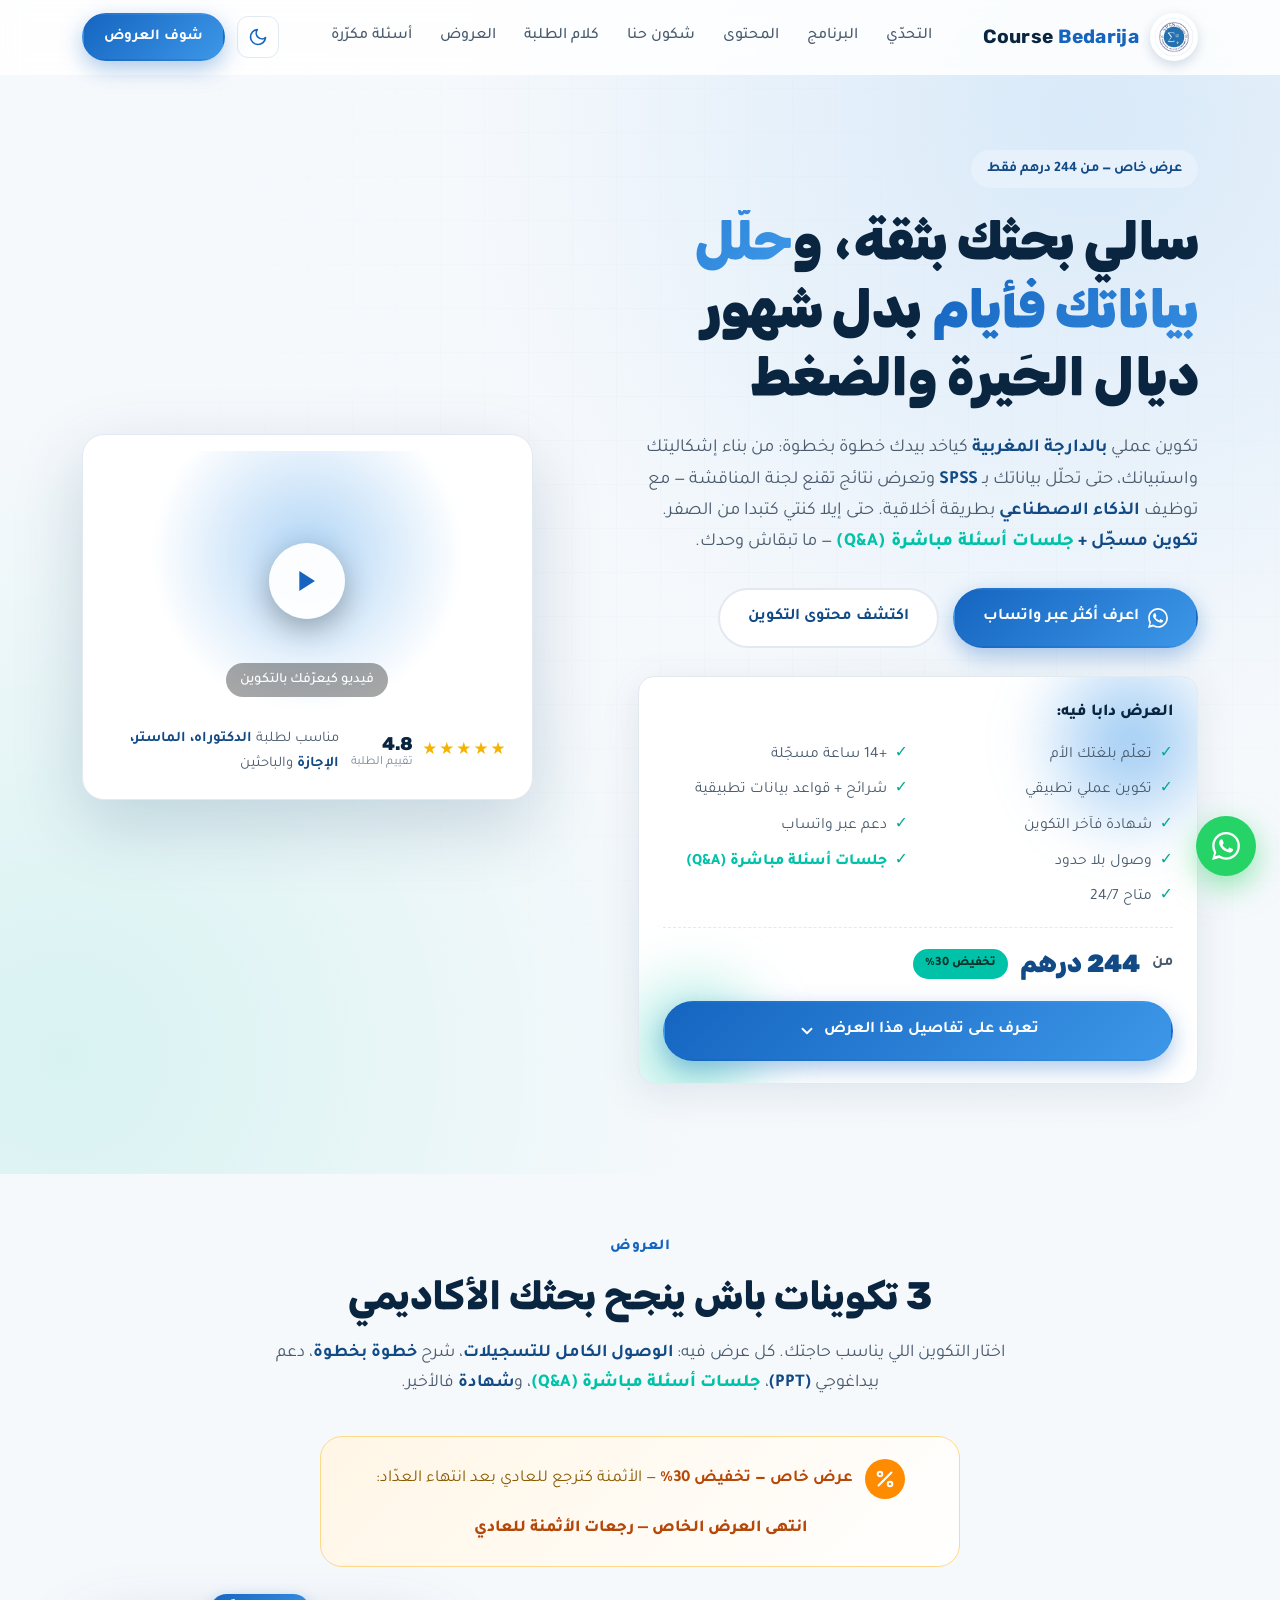
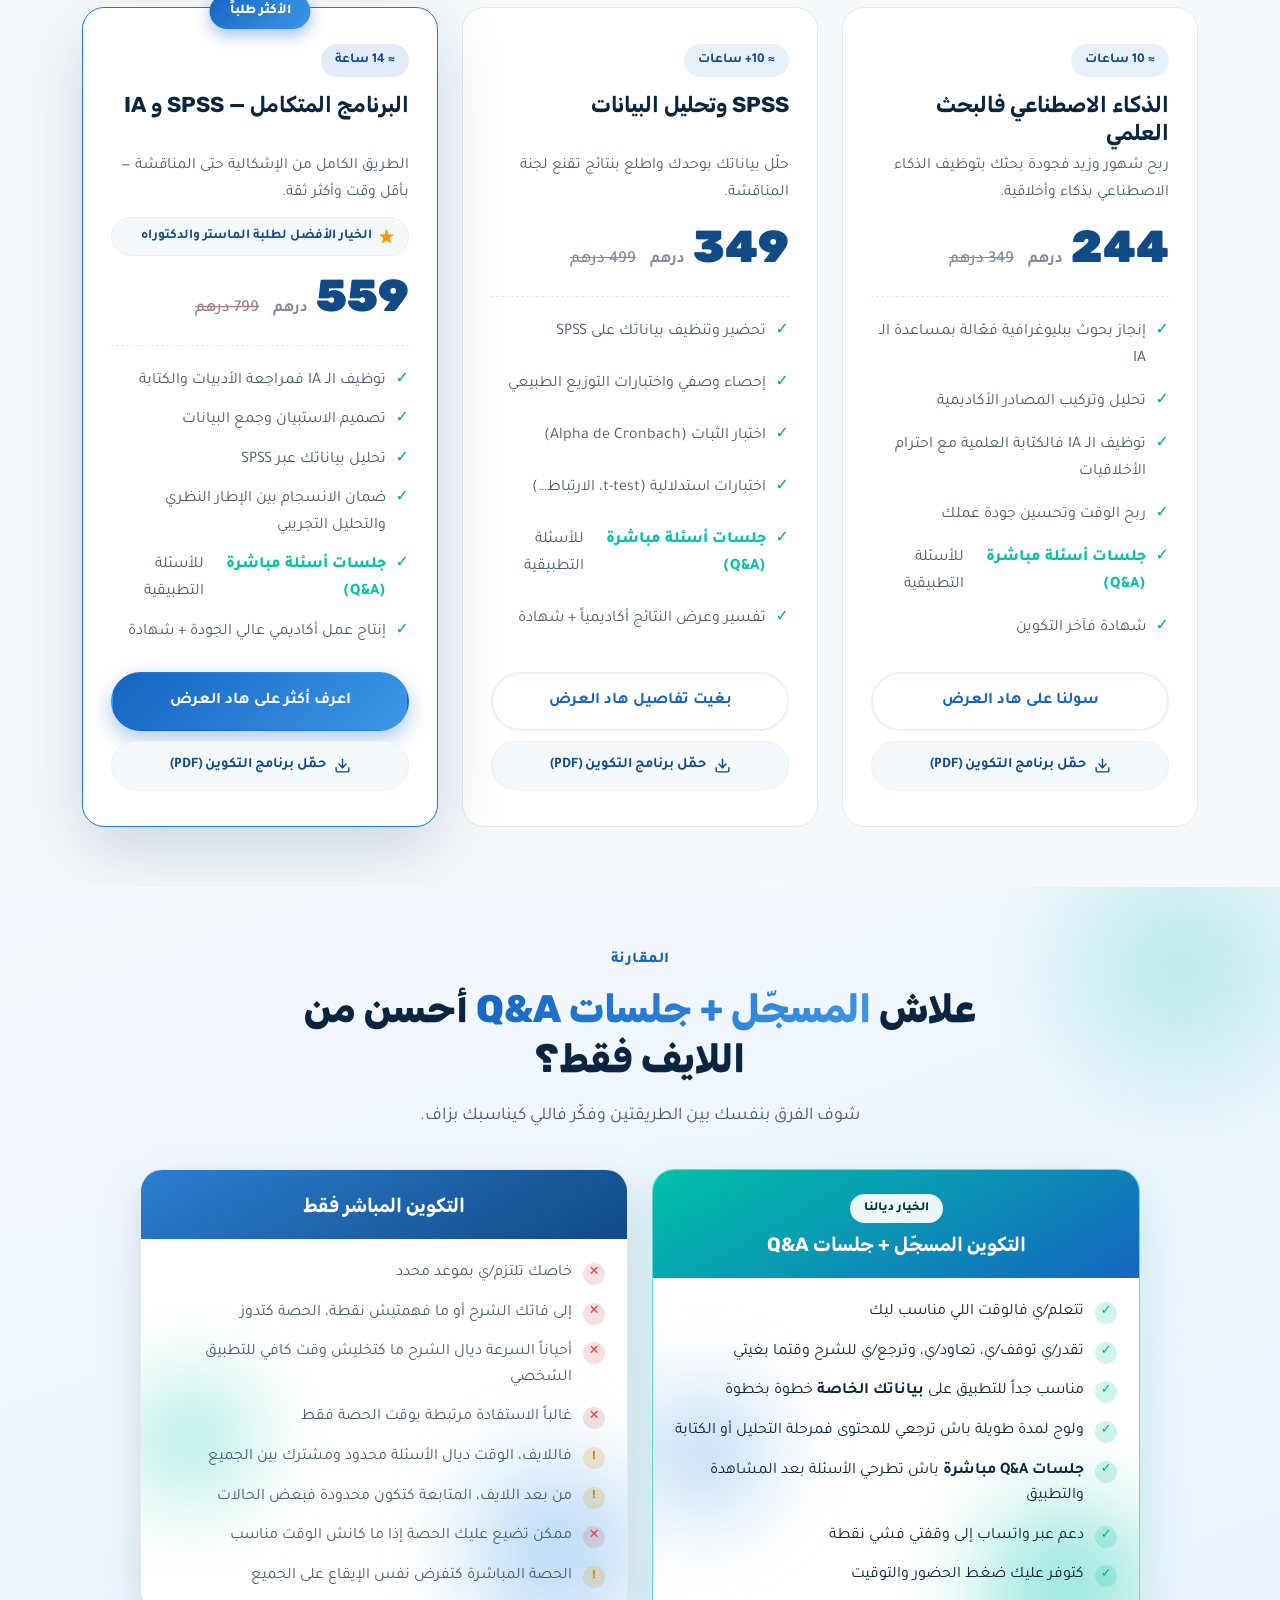
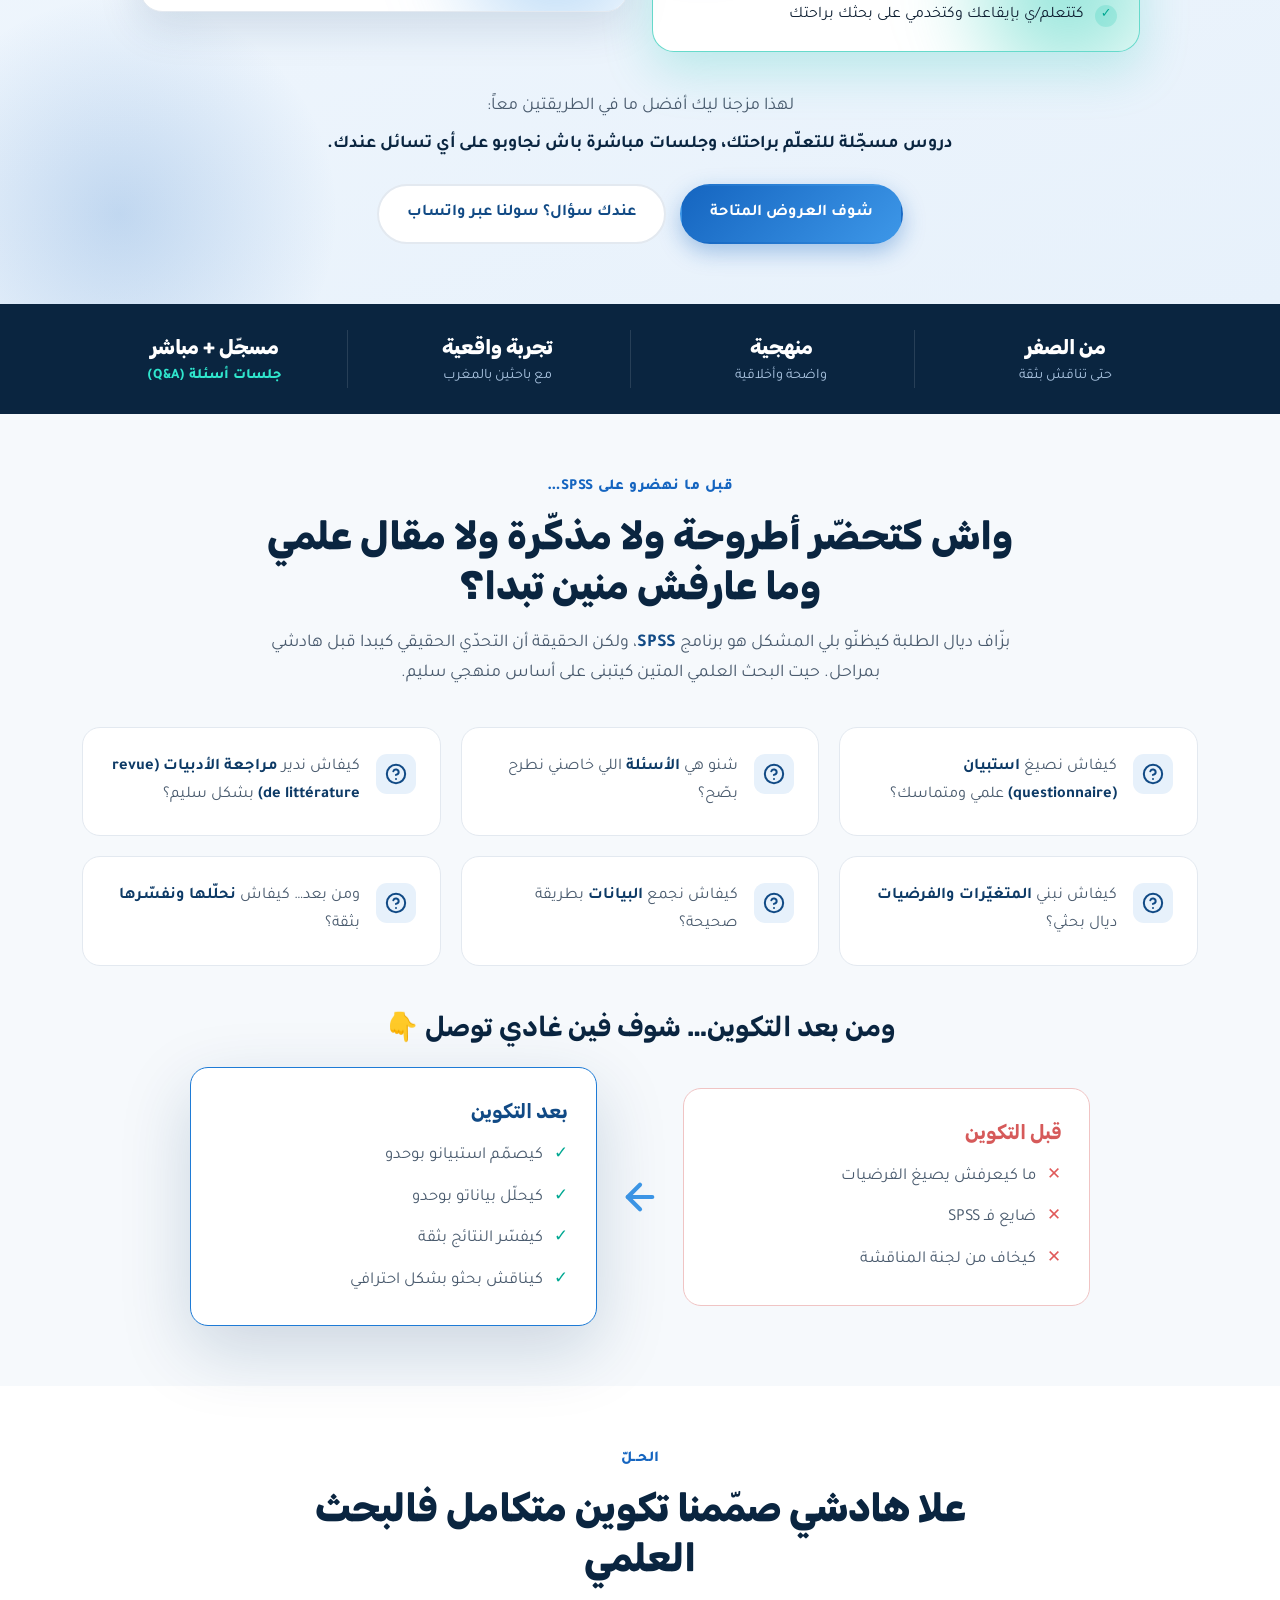
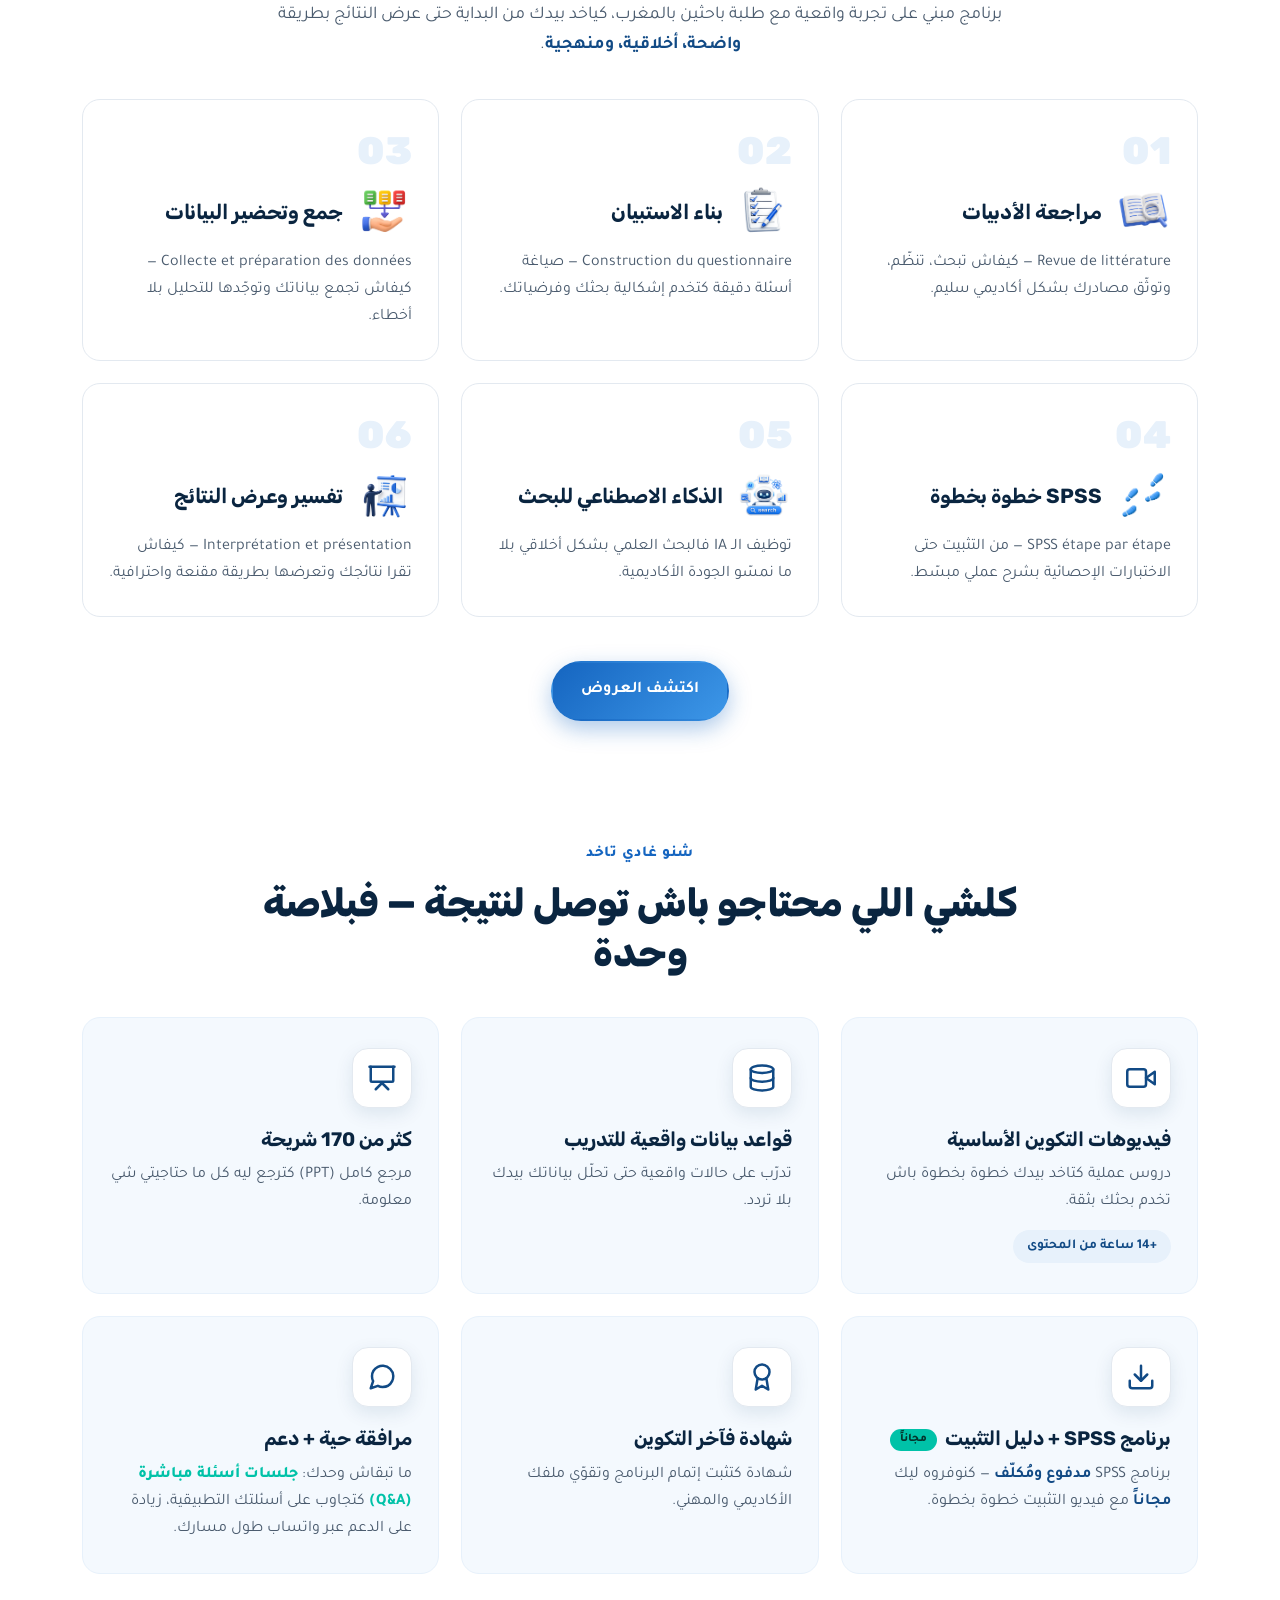
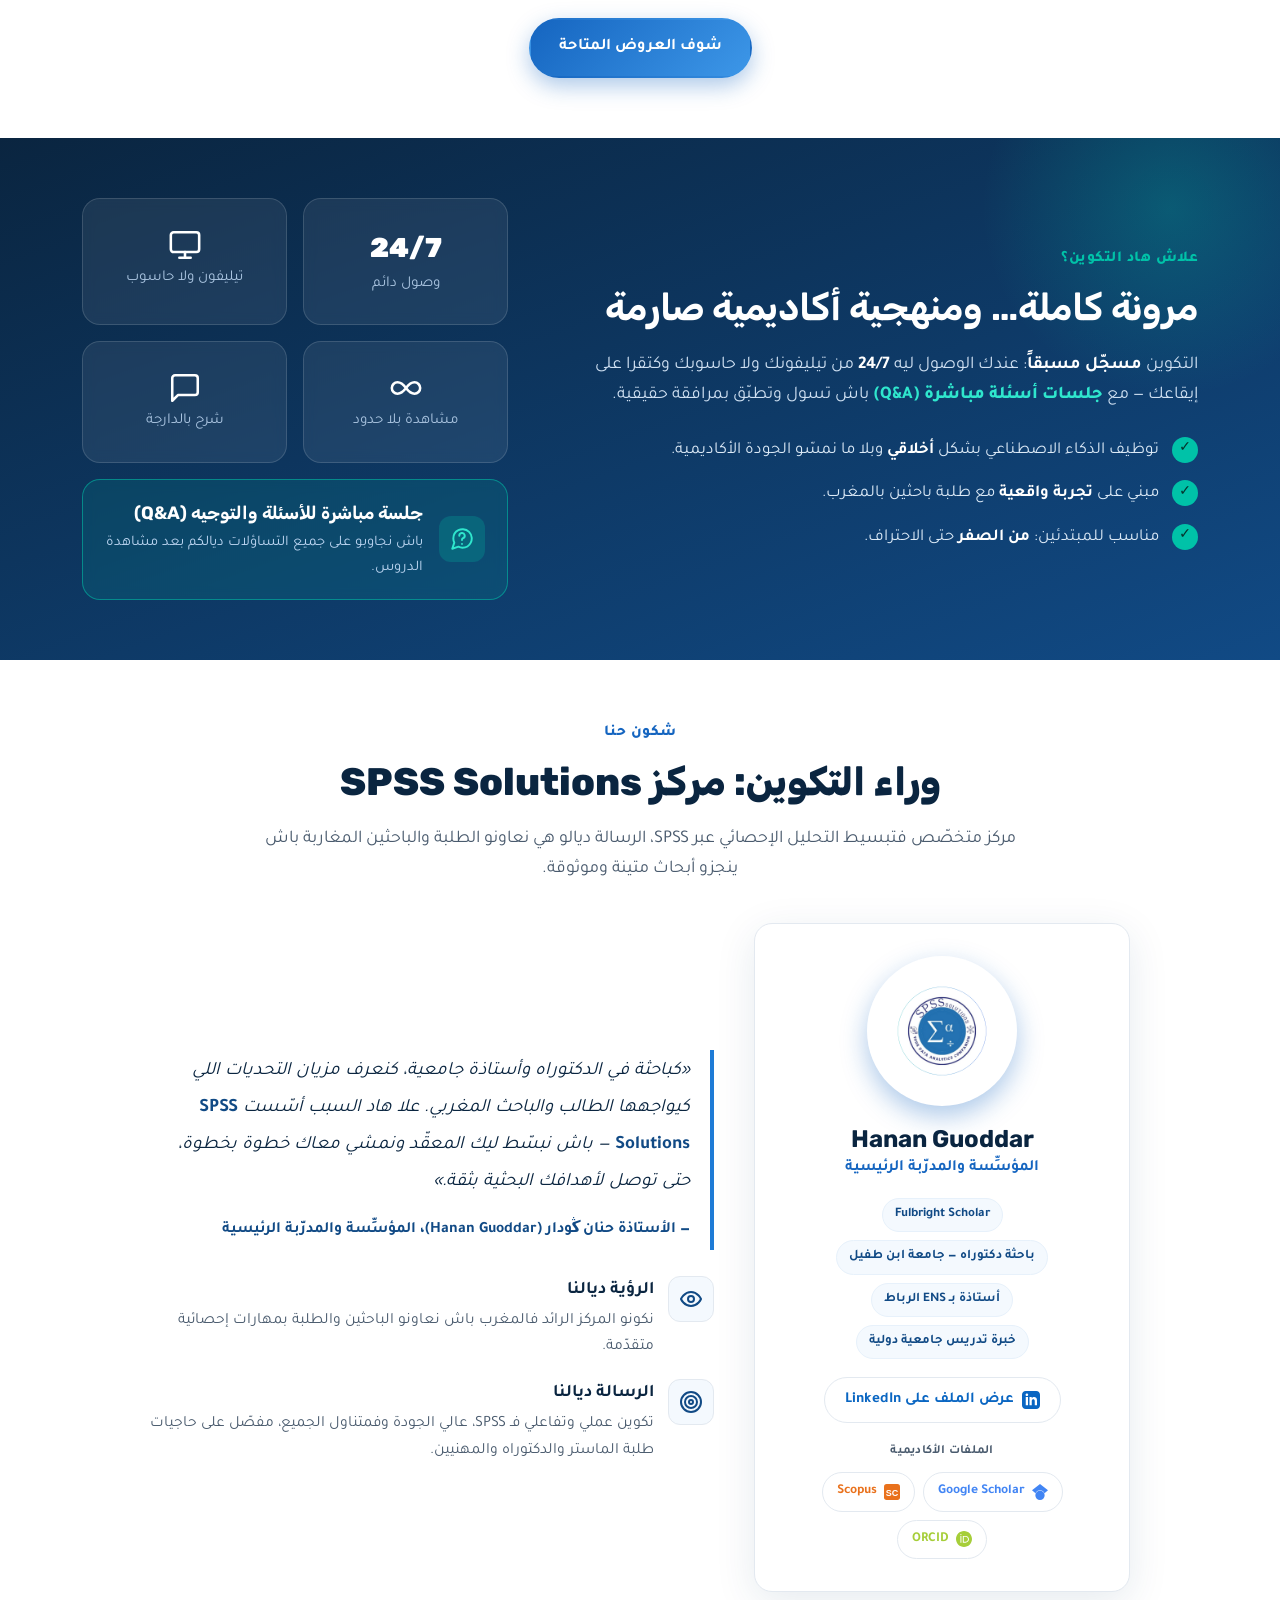
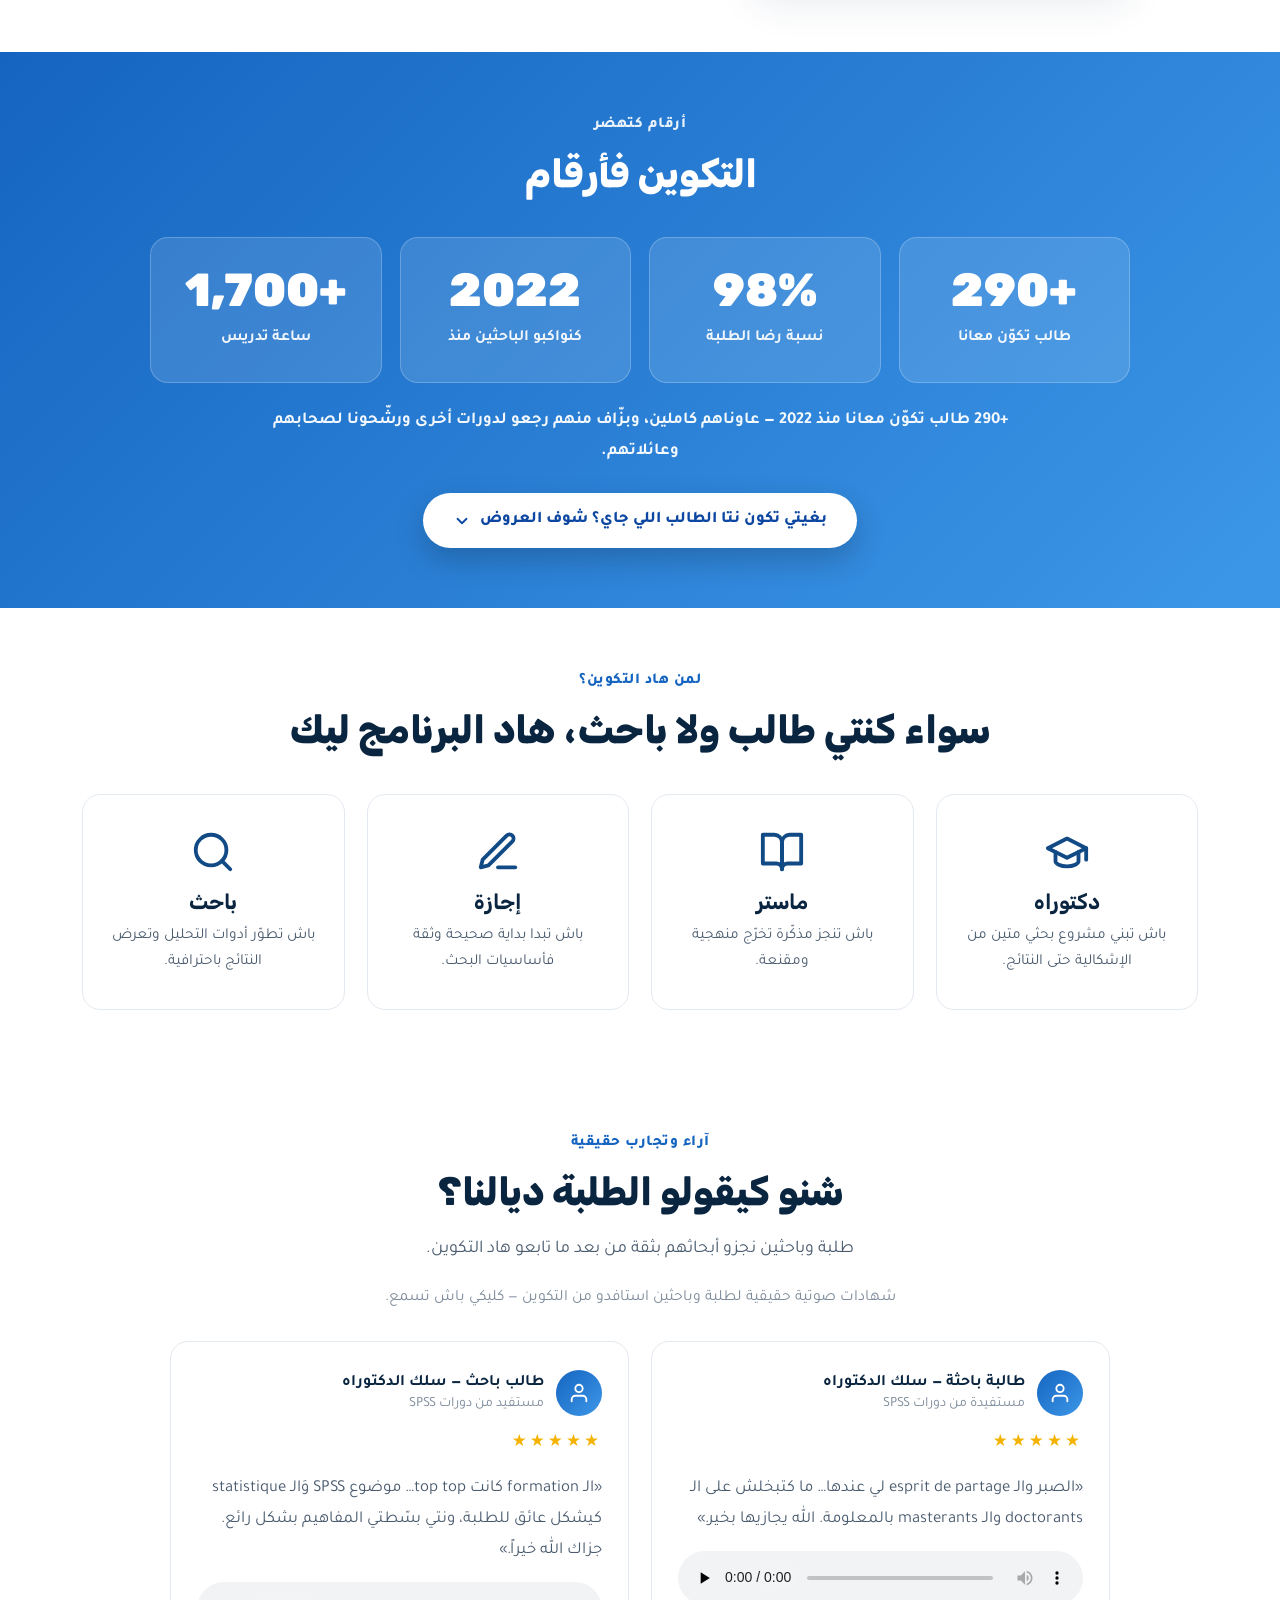
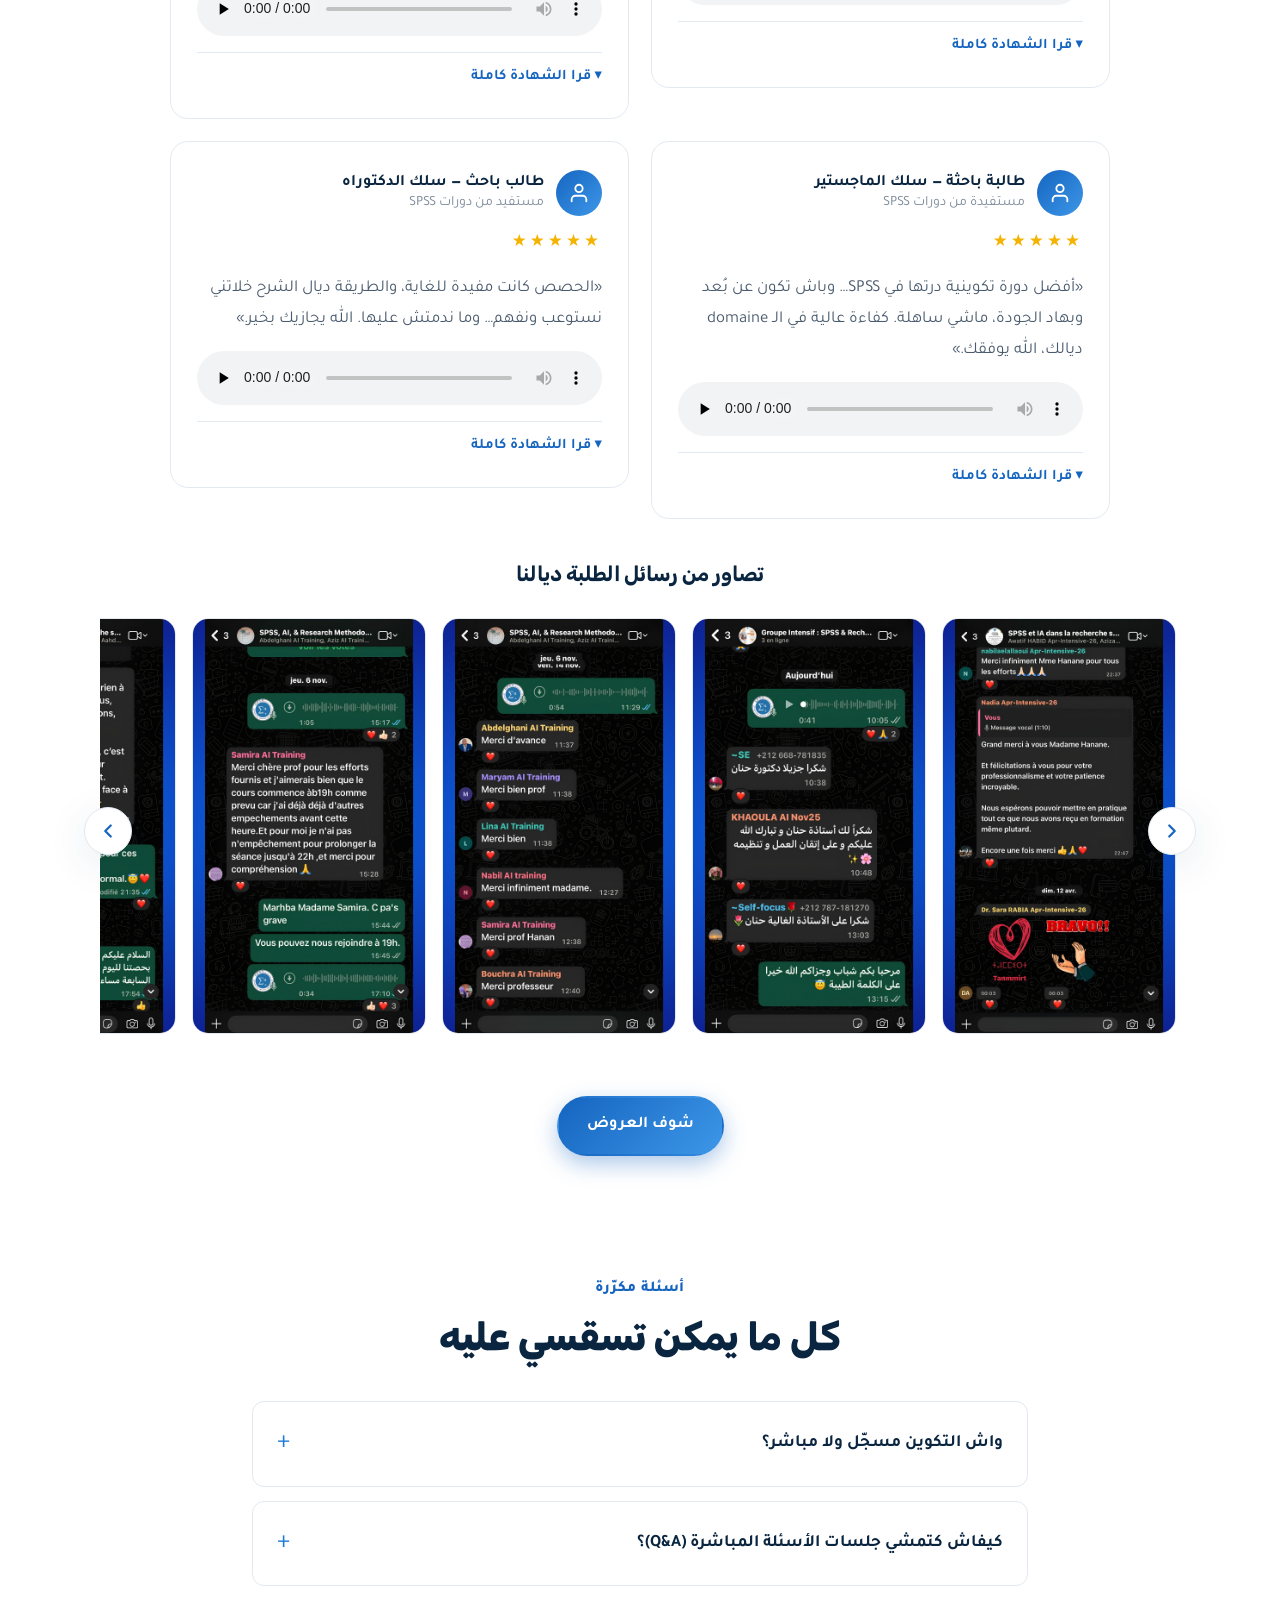
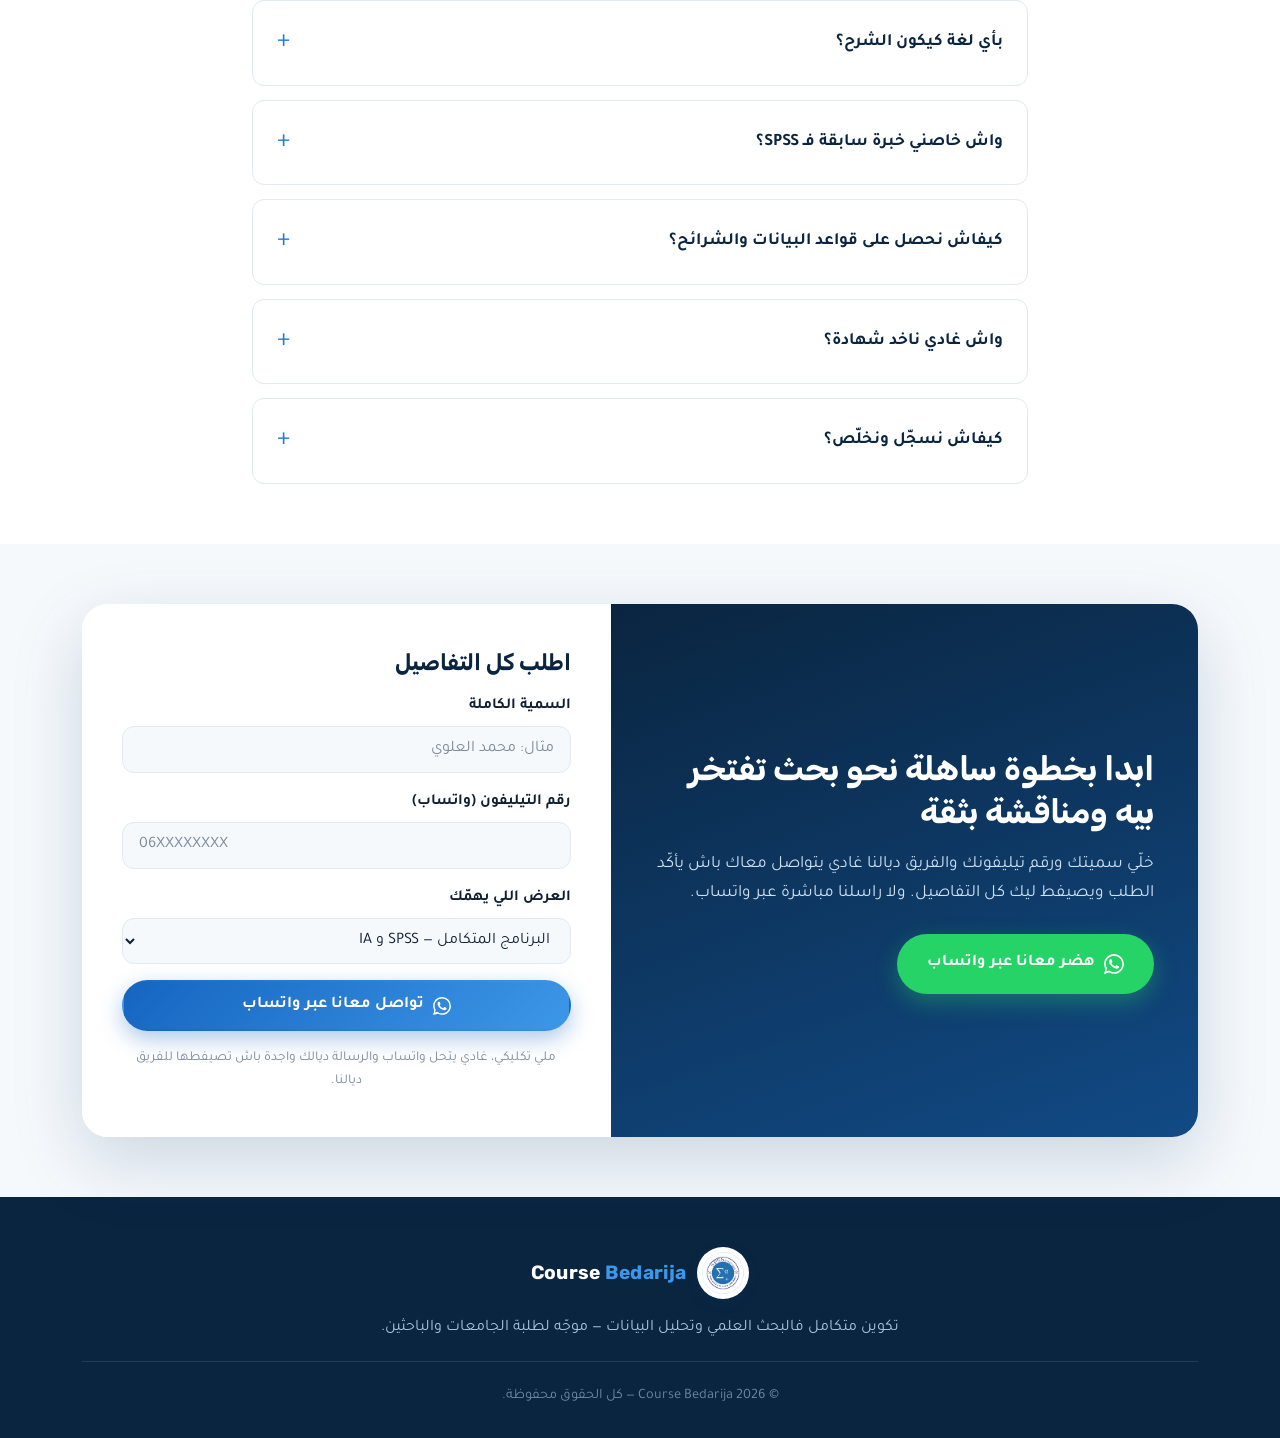
==== commit ccac1c6a: "Trim LP: merge Problem+Transform, tighten Includes copy, shorten Why" ====
--- a/index.html
+++ b/index.html
@@ -192,6 +192,32 @@
         <li class="reveal"><span class="q-num"><svg viewBox="0 0 24 24" fill="none" stroke="currentColor" stroke-width="2.2" stroke-linecap="round" stroke-linejoin="round" aria-hidden="true"><circle cx="12" cy="12" r="10"/><path d="M9.1 9a3 3 0 0 1 5.8 1c0 2-3 3-3 3"/><line x1="12" y1="17.5" x2="12.01" y2="17.5"/></svg></span><p>كيفاش نجمع <strong>البيانات</strong> بطريقة صحيحة؟</p></li>
         <li class="reveal"><span class="q-num"><svg viewBox="0 0 24 24" fill="none" stroke="currentColor" stroke-width="2.2" stroke-linecap="round" stroke-linejoin="round" aria-hidden="true"><circle cx="12" cy="12" r="10"/><path d="M9.1 9a3 3 0 0 1 5.8 1c0 2-3 3-3 3"/><line x1="12" y1="17.5" x2="12.01" y2="17.5"/></svg></span><p>ومن بعد… كيفاش <strong>نحلّلها ونفسّرها</strong> بثقة؟</p></li>
       </ul>
+
+      <div class="po-head reveal">
+        <h3>ومن بعد التكوين… شوف فين غادي توصل 👇</h3>
+      </div>
+      <div class="ba-grid reveal">
+        <div class="ba-card before">
+          <h3>قبل التكوين</h3>
+          <ul>
+            <li>ما كيعرفش يصيغ الفرضيات</li>
+            <li>ضايع فـ SPSS</li>
+            <li>كيخاف من لجنة المناقشة</li>
+          </ul>
+        </div>
+        <div class="ba-arrow" aria-hidden="true">
+          <svg viewBox="0 0 24 24" fill="none" stroke="currentColor" stroke-width="2.4" stroke-linecap="round" stroke-linejoin="round"><line x1="19" y1="12" x2="5" y2="12"/><polyline points="12 19 5 12 12 5"/></svg>
+        </div>
+        <div class="ba-card after">
+          <h3>بعد التكوين</h3>
+          <ul>
+            <li>كيصمّم استبيانو بوحدو</li>
+            <li>كيحلّل بياناتو بوحدو</li>
+            <li>كيفسّر النتائج بثقة</li>
+            <li>كيناقش بحثو بشكل احترافي</li>
+          </ul>
+        </div>
+      </div>
     </div>
   </section>
 
@@ -272,7 +298,7 @@
             <svg viewBox="0 0 24 24" fill="none" stroke="currentColor" stroke-width="2" stroke-linecap="round" stroke-linejoin="round" aria-hidden="true"><path d="m23 7-7 5 7 5V7z"/><rect x="1" y="5" width="15" height="14" rx="2" ry="2"/></svg>
           </div>
           <h3>فيديوهات التكوين الأساسية</h3>
-          <p>دروس عملية كتاخد بيدك خطوة بخطوة، حتى تخدم بحثك بنفسك بثقة — بلا حفظ ولا تعقيد.</p>
+          <p>دروس عملية كتاخد بيدك خطوة بخطوة باش تخدم بحثك بثقة.</p>
           <span class="inc-meta">+14 ساعة من المحتوى</span>
         </div>
         <div class="inc-card reveal">
@@ -280,28 +306,28 @@
             <svg viewBox="0 0 24 24" fill="none" stroke="currentColor" stroke-width="2" stroke-linecap="round" stroke-linejoin="round" aria-hidden="true"><ellipse cx="12" cy="5" rx="9" ry="3"/><path d="M21 12c0 1.66-4 3-9 3s-9-1.34-9-3"/><path d="M3 5v14c0 1.66 4 3 9 3s9-1.34 9-3V5"/></svg>
           </div>
           <h3>قواعد بيانات واقعية للتدريب</h3>
-          <p>تدرّب على حالات واقعية حتى توصل لمستوى تحلّل بياناتك بيدك بلا تردد.</p>
+          <p>تدرّب على حالات واقعية حتى تحلّل بياناتك بيدك بلا تردد.</p>
         </div>
         <div class="inc-card reveal">
           <div class="inc-ic">
             <svg viewBox="0 0 24 24" fill="none" stroke="currentColor" stroke-width="2" stroke-linecap="round" stroke-linejoin="round" aria-hidden="true"><path d="M2 3h20"/><path d="M21 3v11a1 1 0 0 1-1 1H4a1 1 0 0 1-1-1V3"/><path d="m7 21 5-5 5 5"/></svg>
           </div>
           <h3>كثر من 170 شريحة</h3>
-          <p>مرجع كامل (PPT) كيختصر ليك شهور ديال البحث، كتعاود ترجع ليه كل ما حتاجيتي شي معلومة.</p>
+          <p>مرجع كامل (PPT) كترجع ليه كل ما حتاجيتي شي معلومة.</p>
         </div>
         <div class="inc-card reveal">
           <div class="inc-ic">
             <svg viewBox="0 0 24 24" fill="none" stroke="currentColor" stroke-width="2" stroke-linecap="round" stroke-linejoin="round" aria-hidden="true"><path d="M21 15v4a2 2 0 0 1-2 2H5a2 2 0 0 1-2-2v-4"/><polyline points="7 10 12 15 17 10"/><line x1="12" y1="15" x2="12" y2="3"/></svg>
           </div>
           <h3>برنامج SPSS + دليل التثبيت <span class="free-tag">مجاناً</span></h3>
-          <p>برنامج SPSS <strong>مدفوع ومُكلّف</strong>، علا هادشي كنوفروه ليك <strong>مجاناً</strong> مع فيديو كيشرح ليك خطوة بخطوة كيفاش تثبّتو وتوجّدو على حاسوبك.</p>
+          <p>برنامج SPSS <strong>مدفوع ومُكلّف</strong> — كنوفروه ليك <strong>مجاناً</strong> مع فيديو التثبيت خطوة بخطوة.</p>
         </div>
         <div class="inc-card reveal">
           <div class="inc-ic">
             <svg viewBox="0 0 24 24" fill="none" stroke="currentColor" stroke-width="2" stroke-linecap="round" stroke-linejoin="round" aria-hidden="true"><circle cx="12" cy="8" r="6"/><path d="M15.477 12.89 17 22l-5-3-5 3 1.523-9.11"/></svg>
           </div>
           <h3>شهادة فآخر التكوين</h3>
-          <p>شهادة كتثبت بلي كمّلتي البرنامج وكتقوّي ملفك الأكاديمي والمهني.</p>
+          <p>شهادة كتثبت إتمام البرنامج وتقوّي ملفك الأكاديمي والمهني.</p>
         </div>
         <div class="inc-card reveal">
           <div class="inc-ic">
@@ -323,12 +349,10 @@
       <div class="why-text reveal">
         <span class="kicker light">علاش هاد التكوين؟</span>
         <h2>مرونة كاملة… ومنهجية أكاديمية صارمة</h2>
-        <p>التكوين <strong>مسجّل مسبقاً</strong>، يعني عندك الوصول ليه <strong>24 ساعة على 24، طول أيام الأسبوع</strong>، من تيليفونك ولا حاسوبك، وكتقرا على حساب السرعة ديالك بلا ضغط الوقت. وزيادة على هادشي، عندك <span class="qa-hl">جلسات أسئلة مباشرة (Q&amp;A)</span> باش تسول وتطبّق بمرافقة حقيقية.</p>
+        <p>التكوين <strong>مسجّل مسبقاً</strong>: عندك الوصول ليه <strong>24/7</strong> من تيليفونك ولا حاسوبك وكتقرا على إيقاعك — مع <span class="qa-hl">جلسات أسئلة مباشرة (Q&amp;A)</span> باش تسول وتطبّق بمرافقة حقيقية.</p>
         <ul class="why-list">
           <li><span class="check">✓</span><span class="why-li-text">توظيف الذكاء الاصطناعي بشكل <strong>أخلاقي</strong> وبلا ما نمسّو الجودة الأكاديمية.</span></li>
           <li><span class="check">✓</span><span class="why-li-text">مبني على <strong>تجربة واقعية</strong> مع طلبة باحثين بالمغرب.</span></li>
-          <li><span class="check">✓</span><span class="why-li-text">ترجع للدروس <strong>فأي وقت</strong> بغيتي، بلا حدود.</span></li>
-          <li><span class="check">✓</span><span class="why-li-text"><span class="qa-hl">جلسات Q&amp;A مباشرة</span> باش تسول على اللي بقا ليك وتطبّق على بحثك بثقة.</span></li>
           <li><span class="check">✓</span><span class="why-li-text">مناسب للمبتدئين: <strong>من الصفر</strong> حتى الاحتراف.</span></li>
         </ul>
       </div>
@@ -445,39 +469,6 @@
           بغيتي تكون نتا الطالب اللي جاي؟ شوف العروض
           <svg viewBox="0 0 24 24" width="18" height="18" fill="none" stroke="currentColor" stroke-width="2.4" stroke-linecap="round" stroke-linejoin="round" aria-hidden="true"><polyline points="6 9 12 15 18 9"/></svg>
         </a>
-      </div>
-    </div>
-  </section>
-
-  <!-- ============ BEFORE / AFTER ============ -->
-  <section class="section transform">
-    <div class="container">
-      <div class="section-head reveal">
-        <span class="kicker">النتيجة</span>
-        <h2>من الحَيرة حتى الإتقان</h2>
-        <p class="lead">شوف الفرق اللي غادي يديرو التكوين فمسارك البحثي.</p>
-      </div>
-      <div class="ba-grid">
-        <div class="ba-card before reveal">
-          <h3>قبل التكوين</h3>
-          <ul>
-            <li>ما كيعرفش يصيغ الفرضيات</li>
-            <li>ضايع فـ SPSS</li>
-            <li>كيخاف من لجنة المناقشة</li>
-          </ul>
-        </div>
-        <div class="ba-arrow" aria-hidden="true">
-          <svg viewBox="0 0 24 24" fill="none" stroke="currentColor" stroke-width="2.4" stroke-linecap="round" stroke-linejoin="round"><line x1="19" y1="12" x2="5" y2="12"/><polyline points="12 19 5 12 12 5"/></svg>
-        </div>
-        <div class="ba-card after reveal">
-          <h3>بعد التكوين</h3>
-          <ul>
-            <li>كيصمّم استبيانو بوحدو</li>
-            <li>كيحلّل بياناتو بوحدو</li>
-            <li>كيفسّر النتائج بثقة</li>
-            <li>كيناقش بحثو بشكل احترافي</li>
-          </ul>
-        </div>
       </div>
     </div>
   </section>
--- a/styles.css
+++ b/styles.css
@@ -815,7 +815,7 @@
   .cta-text, .lead-form { padding: 36px 26px; }
   .hero-cta .btn { width: 100%; }
   .ho-list { grid-template-columns: 1fr; }
-  .hero-offer { max-width: none; }
+  .hero-offer { display: none; }
   .offers-float { left: 14px; bottom: 18px; padding: 11px 16px; font-size: .9rem; }
 }
 
@@ -864,16 +864,30 @@
   max-width: 1000px; margin: 0 auto; align-items: start;
 }
 .cmp-col {
-  background: rgba(255,255,255,.55);
-  -webkit-backdrop-filter: blur(16px) saturate(140%);
-  backdrop-filter: blur(16px) saturate(140%);
-  border: 1px solid rgba(255,255,255,.65);
-  border-radius: 22px; overflow: hidden; padding: 0;
+  position: relative; overflow: hidden;
+  background: var(--surface);
+  border: 1px solid var(--line);
+  border-radius: 22px; padding: 0;
   box-shadow: 0 14px 44px rgba(13,58,102,.14);
   transition: transform .25s ease, box-shadow .25s ease;
 }
+.cmp-col > * { position: relative; z-index: 1; }
+.cmp-col::before {
+  content: ''; position: absolute; z-index: 0; bottom: -80px; inset-inline-start: -70px;
+  width: 280px; height: 280px; border-radius: 50%; pointer-events: none;
+  background: radial-gradient(circle, rgba(61,151,232,.42), rgba(61,151,232,0) 70%);
+  filter: blur(30px);
+}
+.cmp-col::after {
+  content: ''; position: absolute; z-index: 0; top: 36%; inset-inline-end: -60px;
+  width: 220px; height: 220px; border-radius: 50%; pointer-events: none;
+  background: radial-gradient(circle, rgba(0,194,168,.32), rgba(0,194,168,0) 70%);
+  filter: blur(30px);
+}
 .cmp-col:hover { transform: translateY(-5px); box-shadow: 0 22px 56px rgba(13,58,102,.2); }
 .cmp-win { border: 1.5px solid rgba(0,194,168,.6); box-shadow: 0 18px 50px rgba(0,194,168,.22); }
+.cmp-win::before { background: radial-gradient(circle, rgba(0,194,168,.48), rgba(0,194,168,0) 70%); }
+.cmp-win::after { background: radial-gradient(circle, rgba(61,151,232,.36), rgba(61,151,232,0) 70%); }
 .cmp-col-head { text-align: center; padding: 24px 20px 20px; color: #fff; background: linear-gradient(150deg, #2b7fd0, #114a85); }
 .cmp-win .cmp-col-head { background: linear-gradient(150deg, #00c2a8, #1565c0); }
 .cmp-col-head h3 { font-size: 1.2rem; color: #fff; }
@@ -902,12 +916,19 @@
   font-size: 1.12rem; line-height: 1.8; color: var(--ink-soft);
 }
 .cmp-closing strong { color: var(--heading); display: block; margin-top: 6px; }
-.cmp-cta { display: flex; flex-wrap: wrap; gap: 14px; justify-content: center; margin-top: 24px; }
+.cmp-cta { display: flex; flex-wrap: wrap; gap: 14px; justify-content: center; align-items: center; text-align: center; margin-top: 24px; }
 [data-theme="dark"] .comparison { background: linear-gradient(160deg, #0b1626, #11243a); }
-[data-theme="dark"] .cmp-col { background: rgba(255,255,255,.06); border-color: rgba(255,255,255,.14); box-shadow: 0 14px 44px rgba(0,0,0,.4); }
+[data-theme="dark"] .cmp-col { background: var(--surface); border-color: var(--line); box-shadow: 0 14px 44px rgba(0,0,0,.4); }
 [data-theme="dark"] .cmp-win { border-color: rgba(0,194,168,.6); }
 [data-theme="dark"] .cmp-ic.no { color: #ff7a7e; }
 [data-theme="dark"] .cmp-ic.warn { color: #f0b73a; }
 @media (max-width: 768px) {
   .cmp-grid { grid-template-columns: 1fr; }
-}
+  .cmp-lose { order: 1; }
+  .cmp-win { order: 2; }
+}
+
+
+/* ============ Problem → outcome transition heading ============ */
+.po-head { text-align: center; margin: 44px 0 22px; }
+.po-head h3 { font-size: clamp(1.25rem, 2.5vw, 1.7rem); color: var(--heading); }
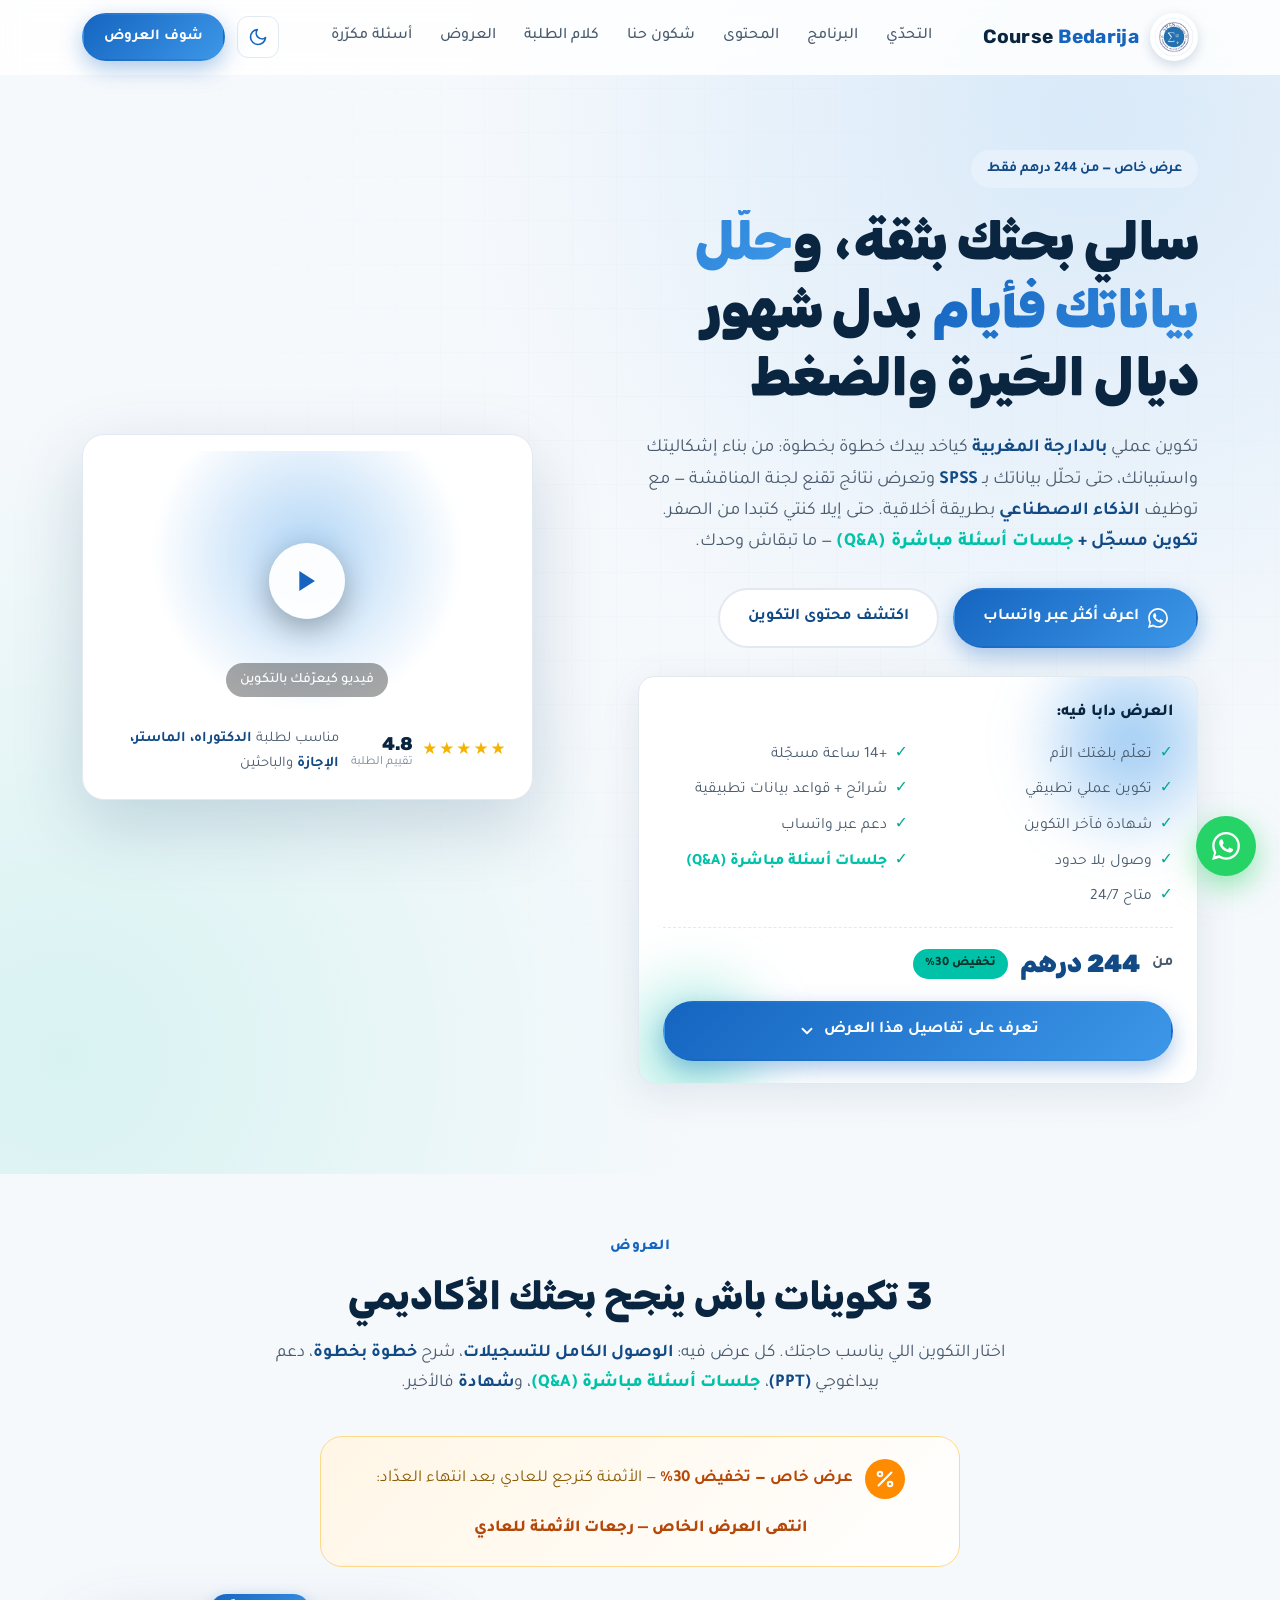
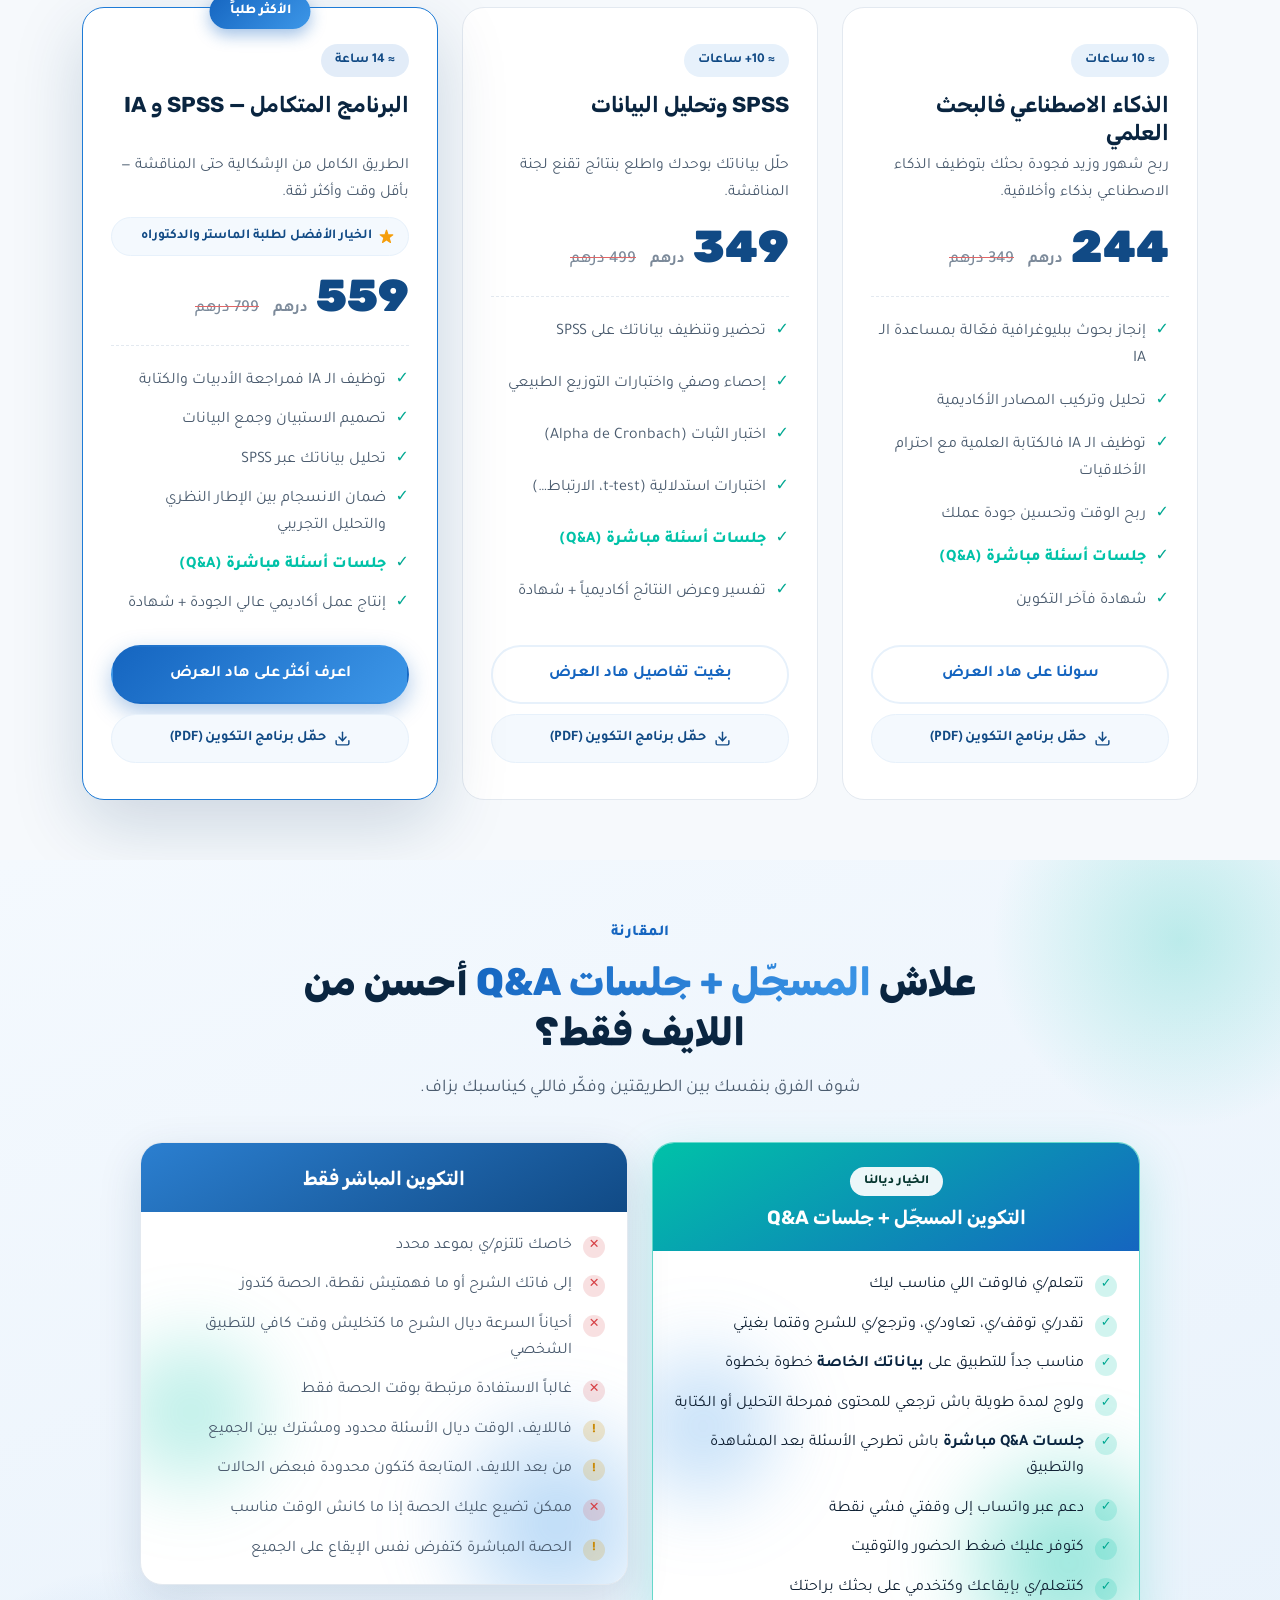
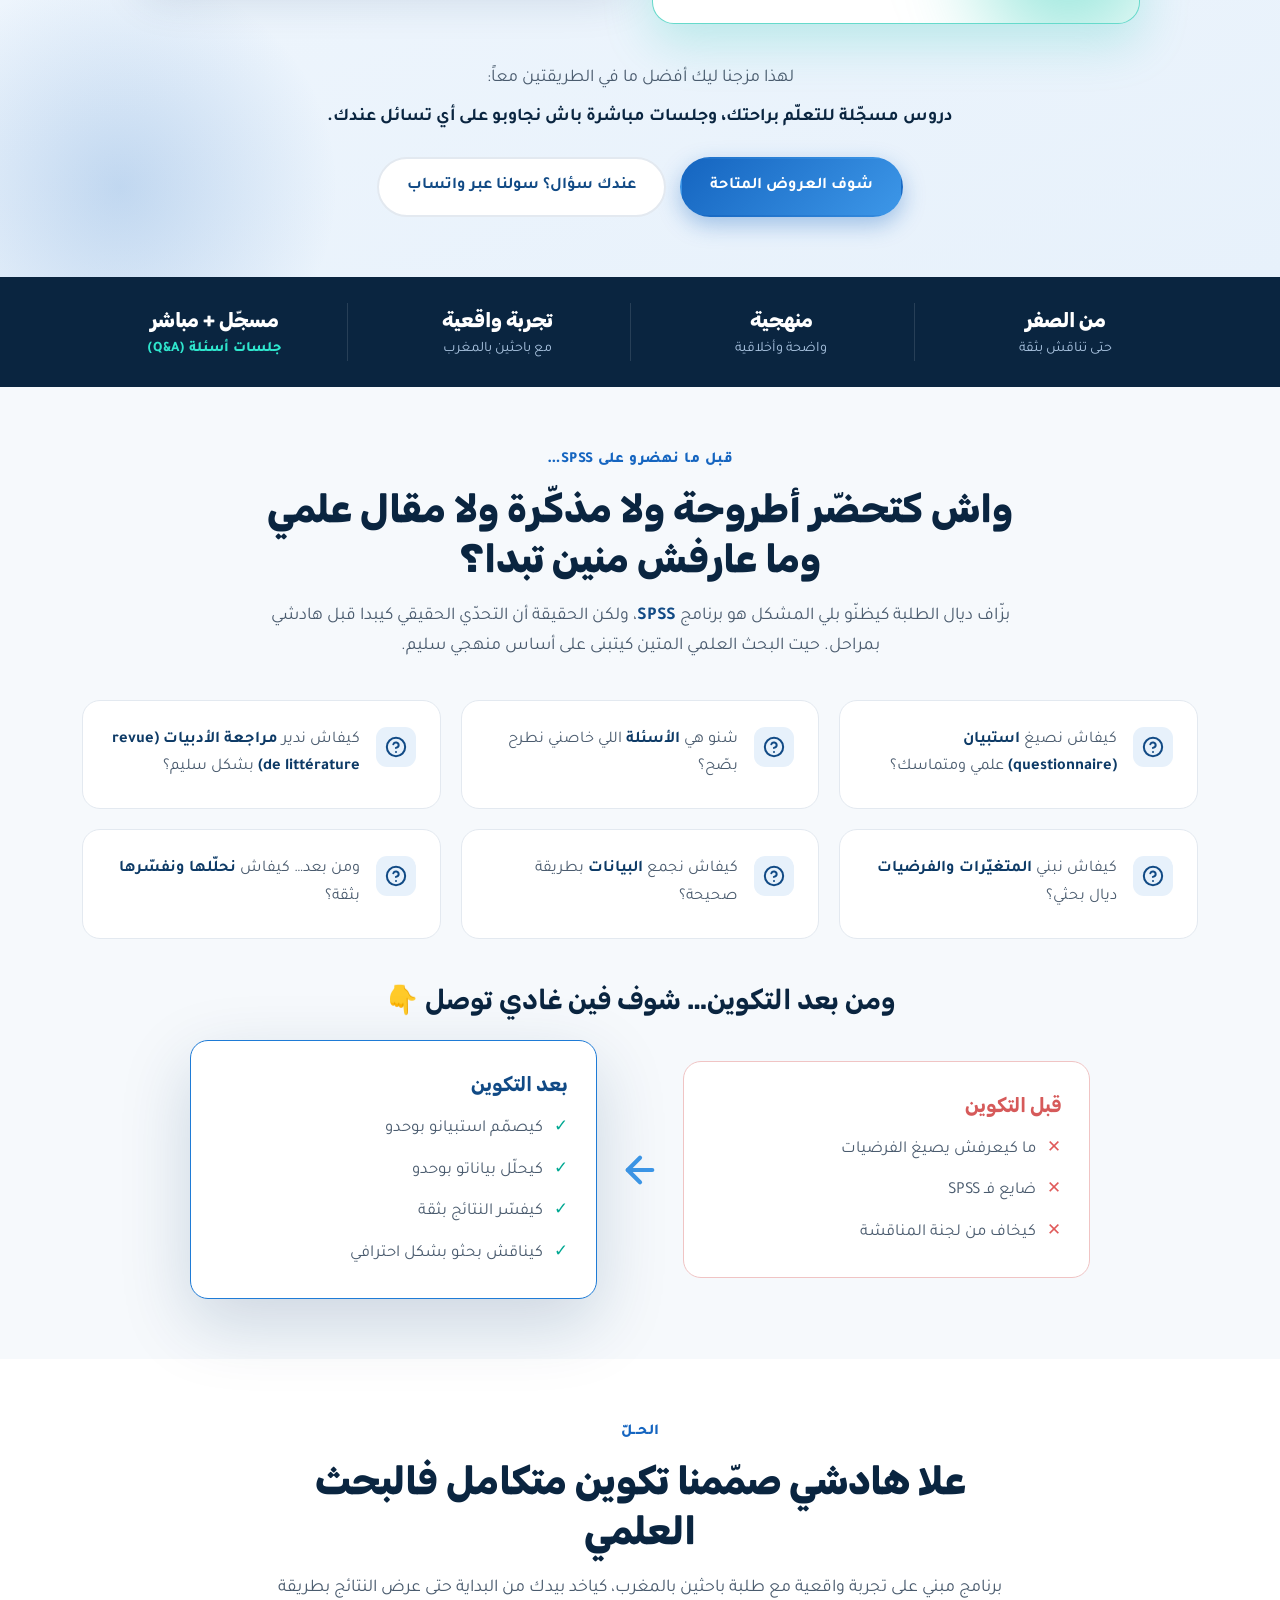
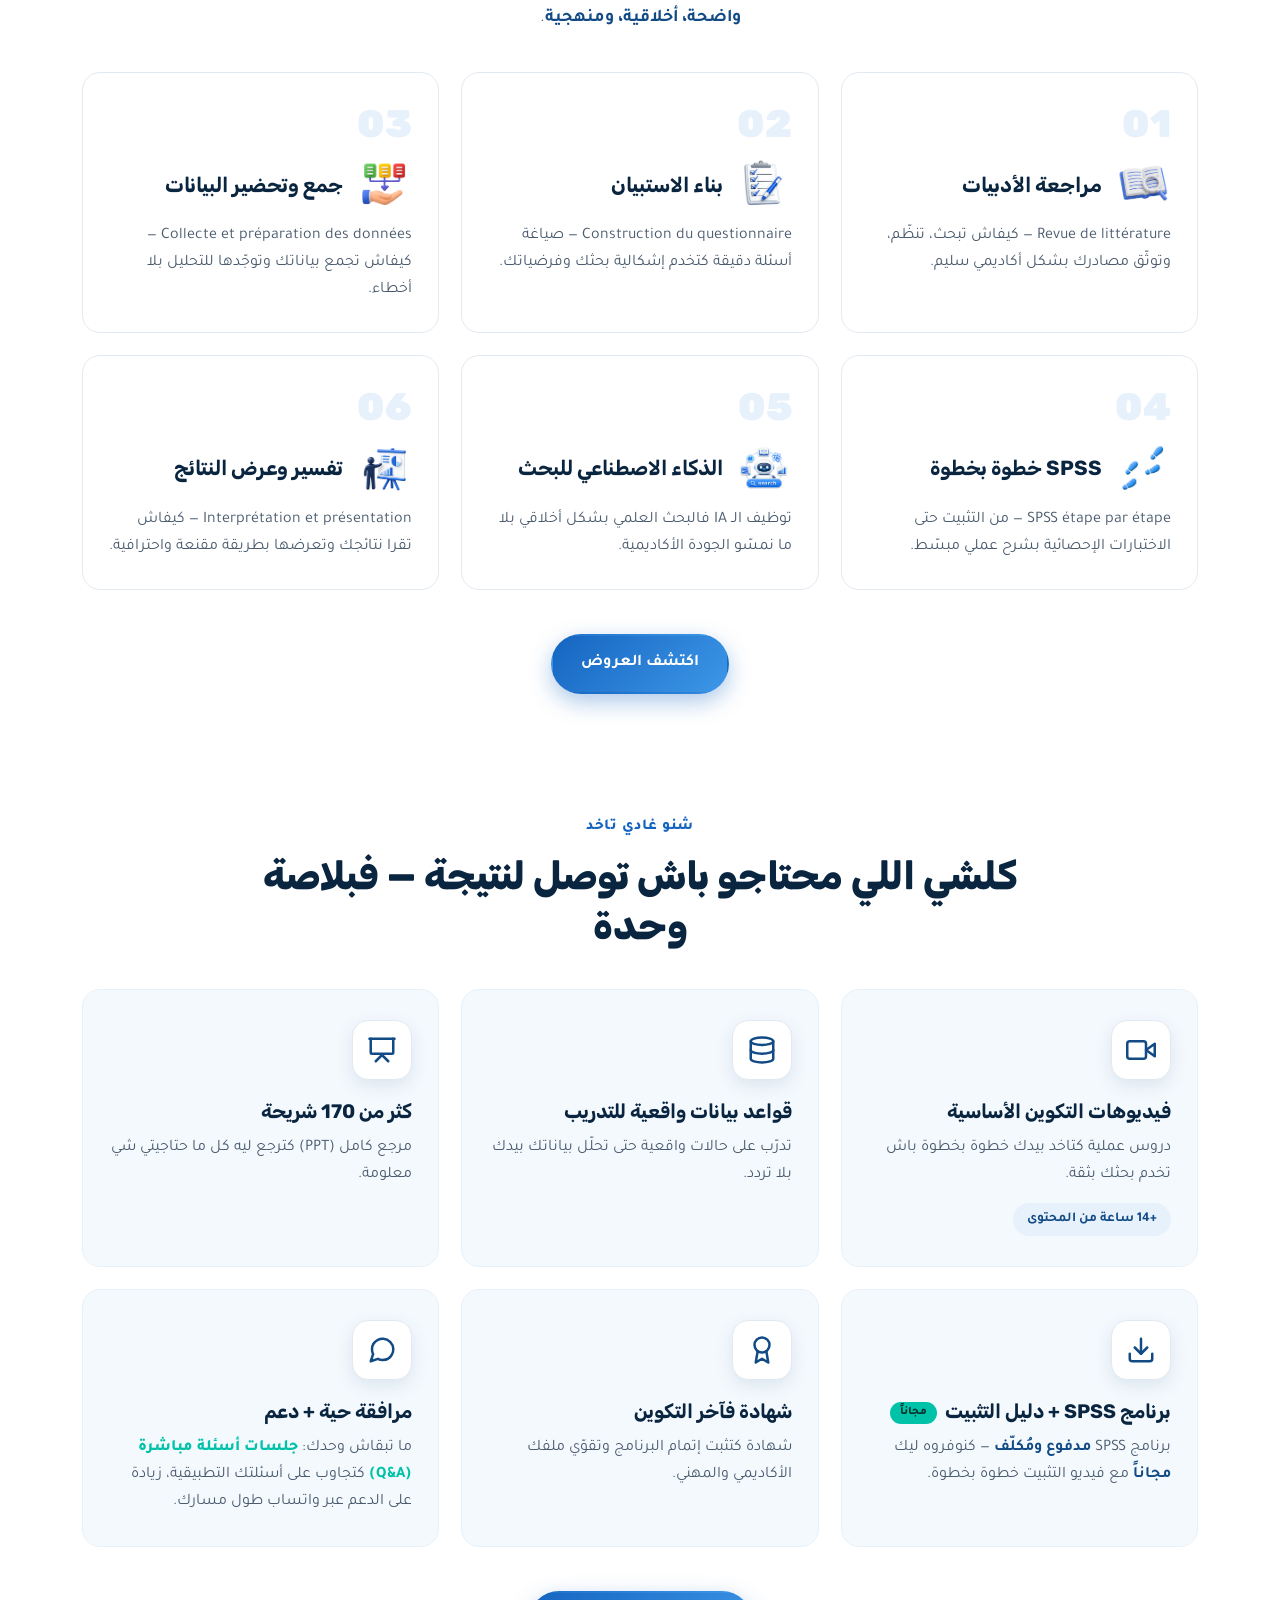
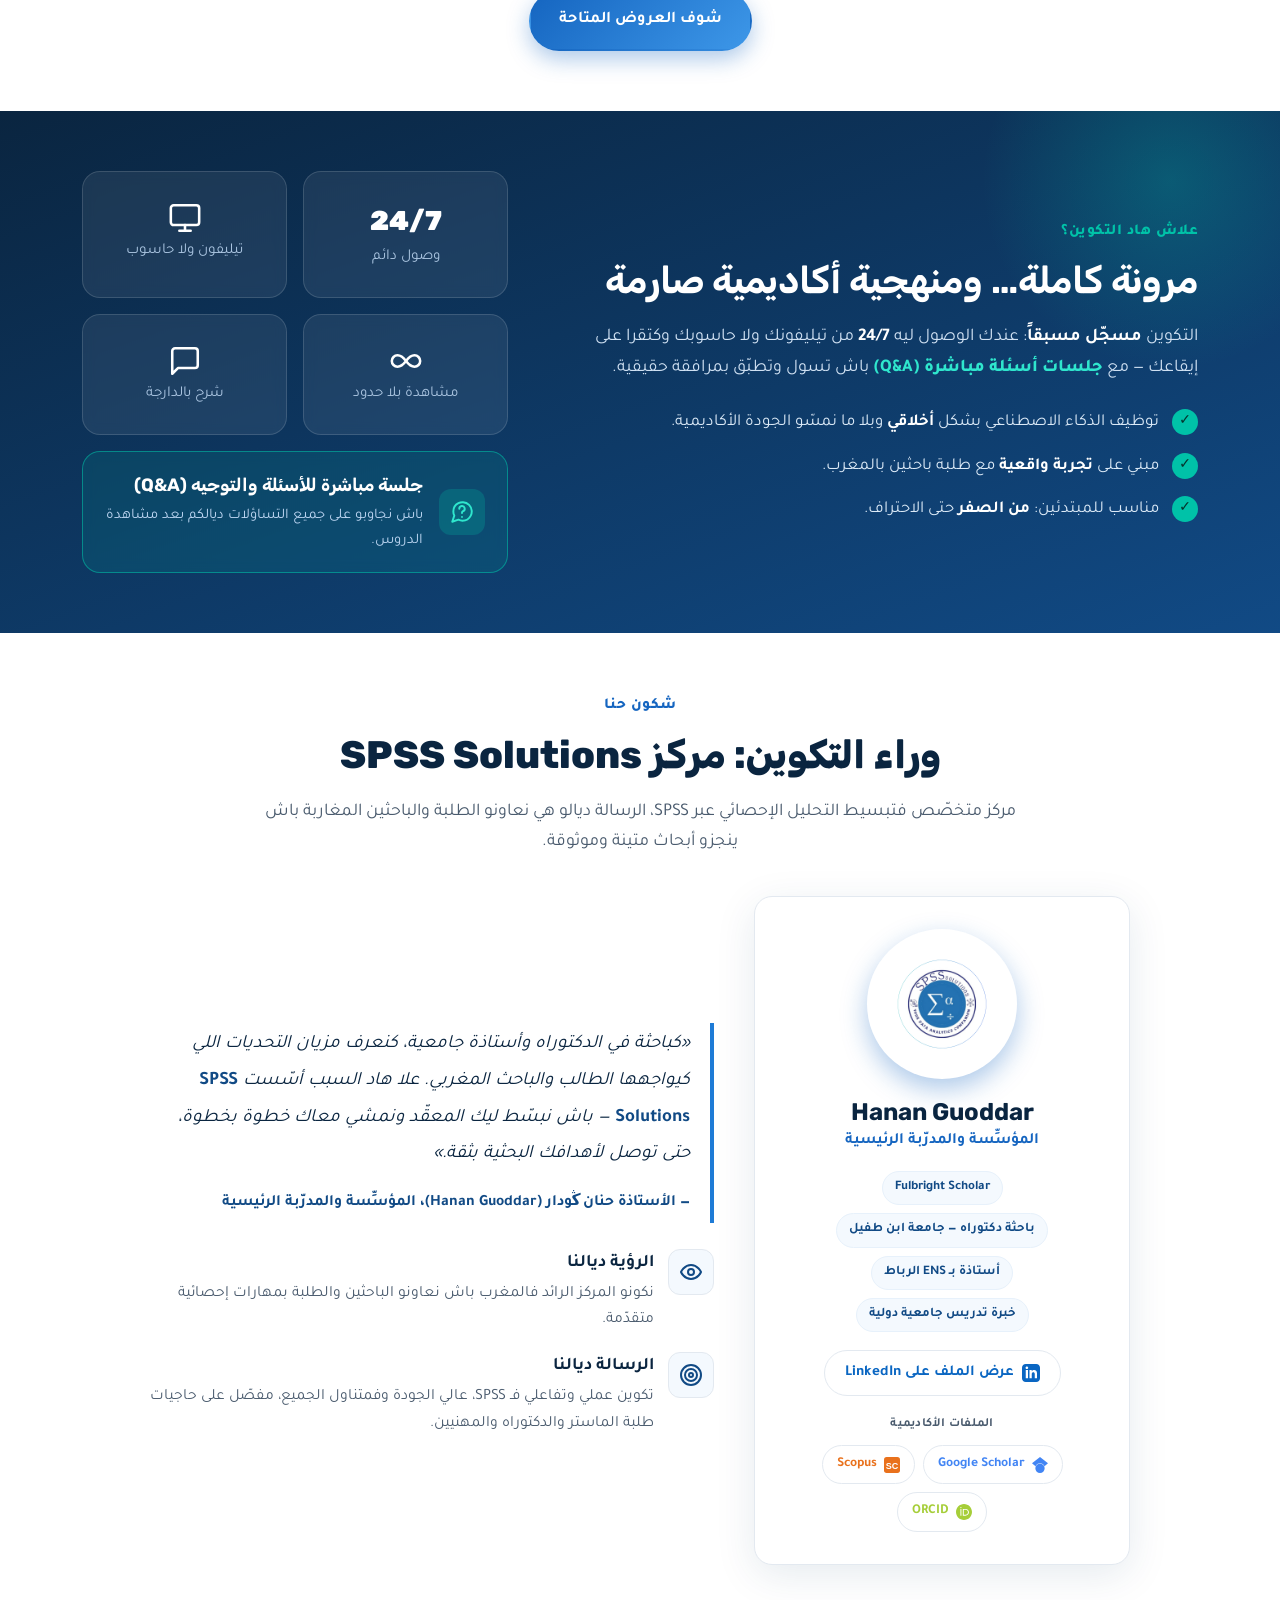
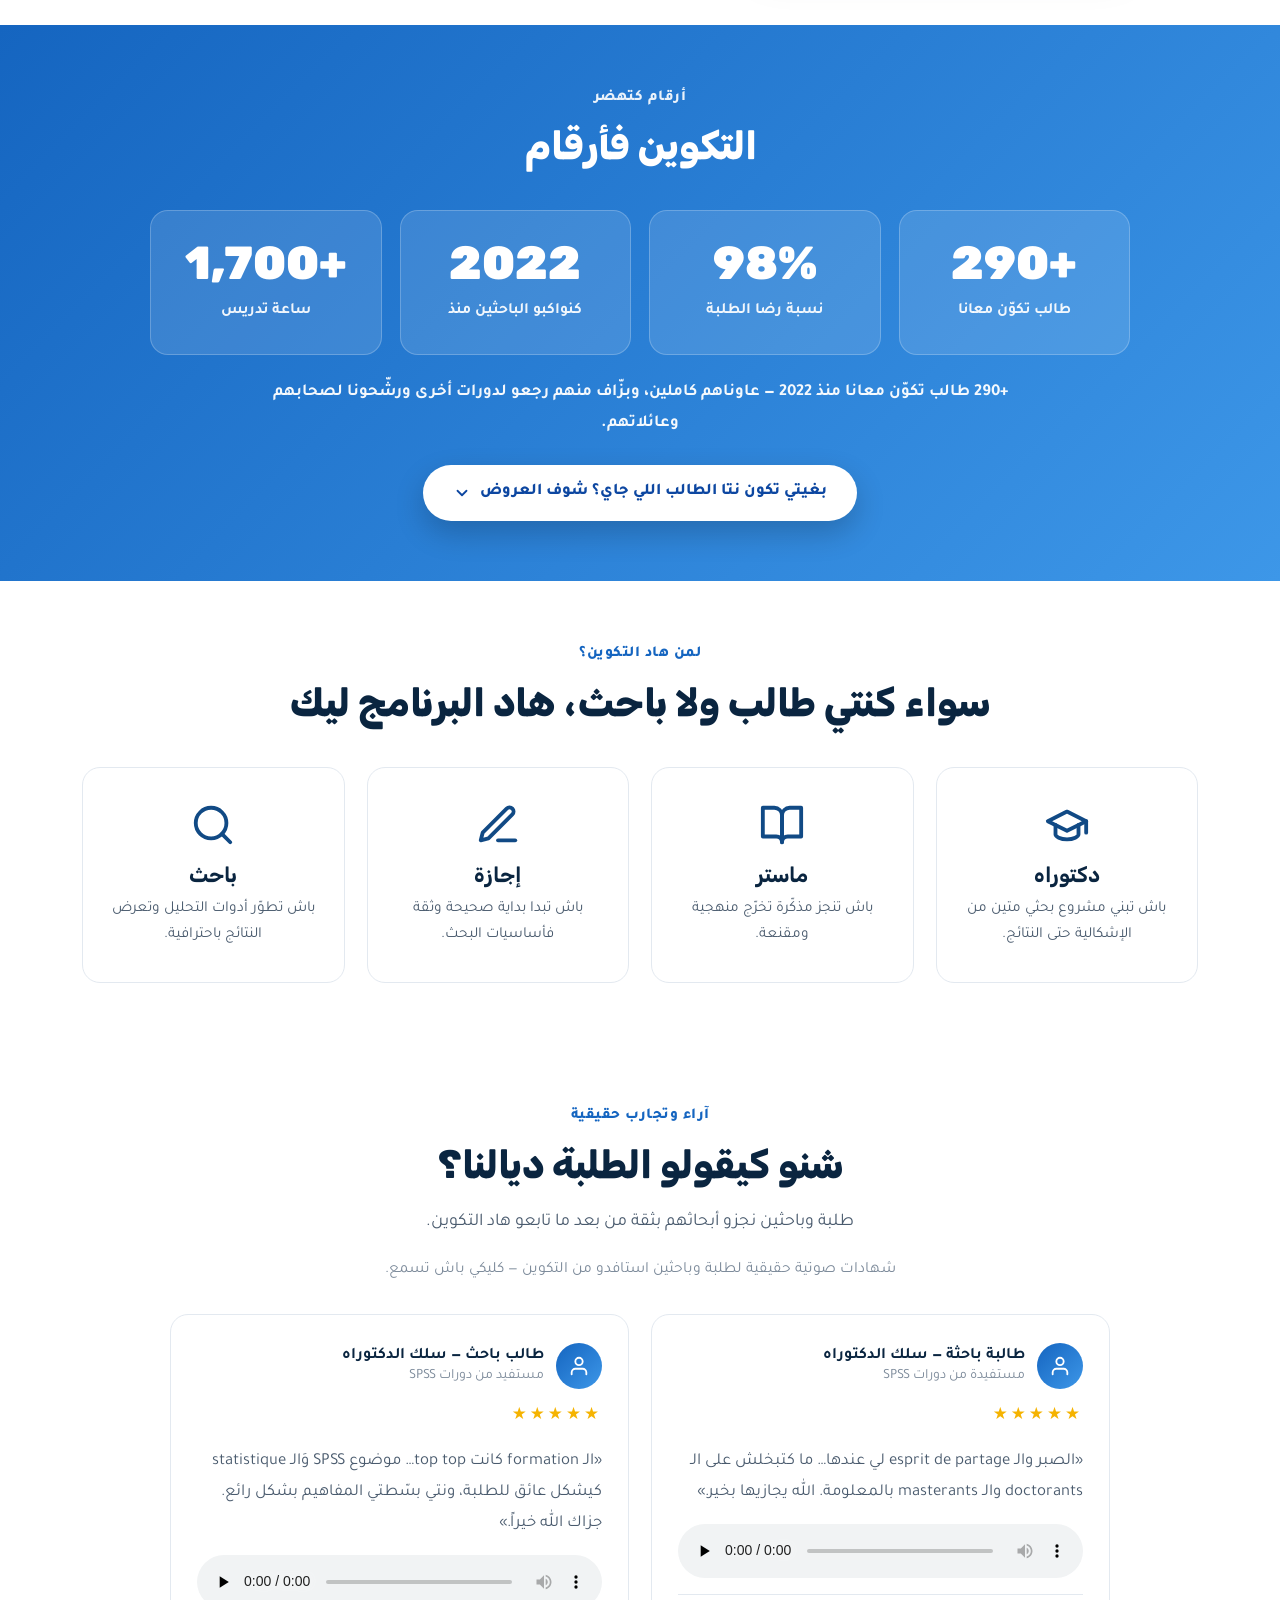
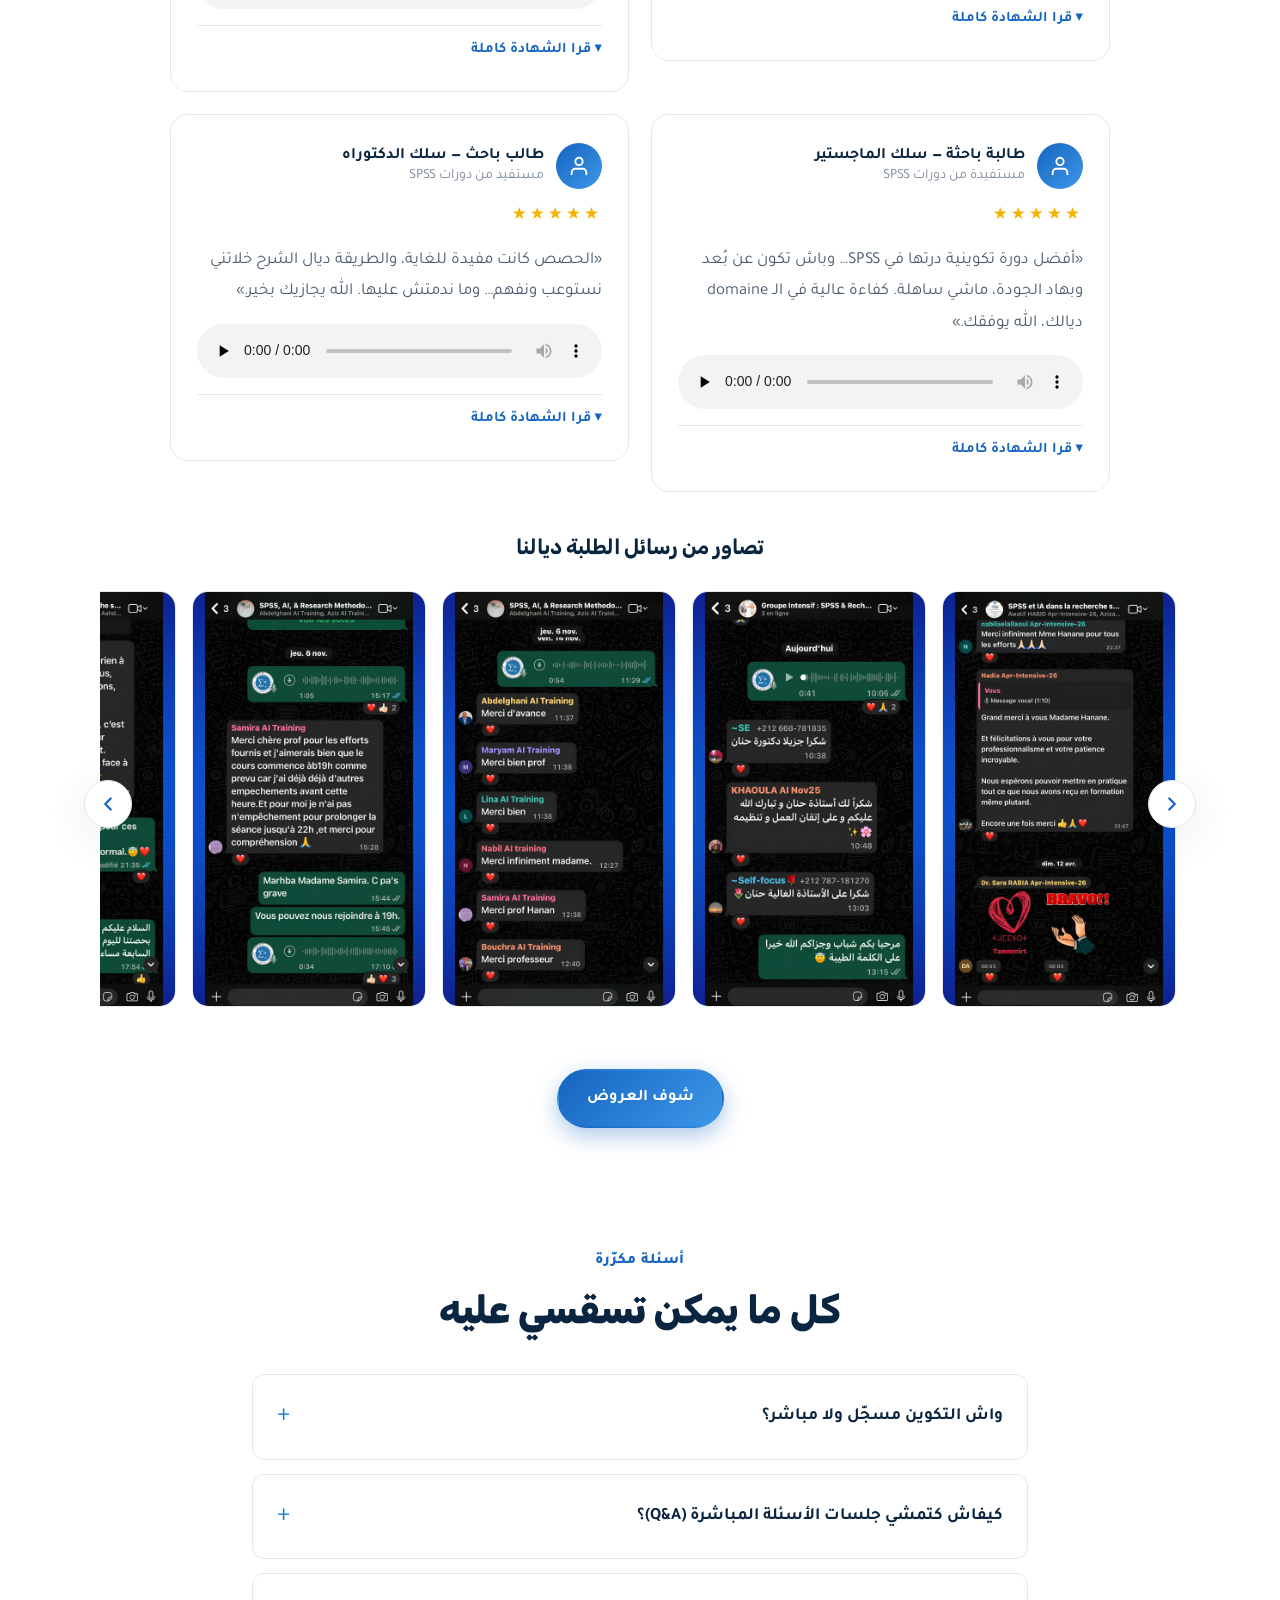
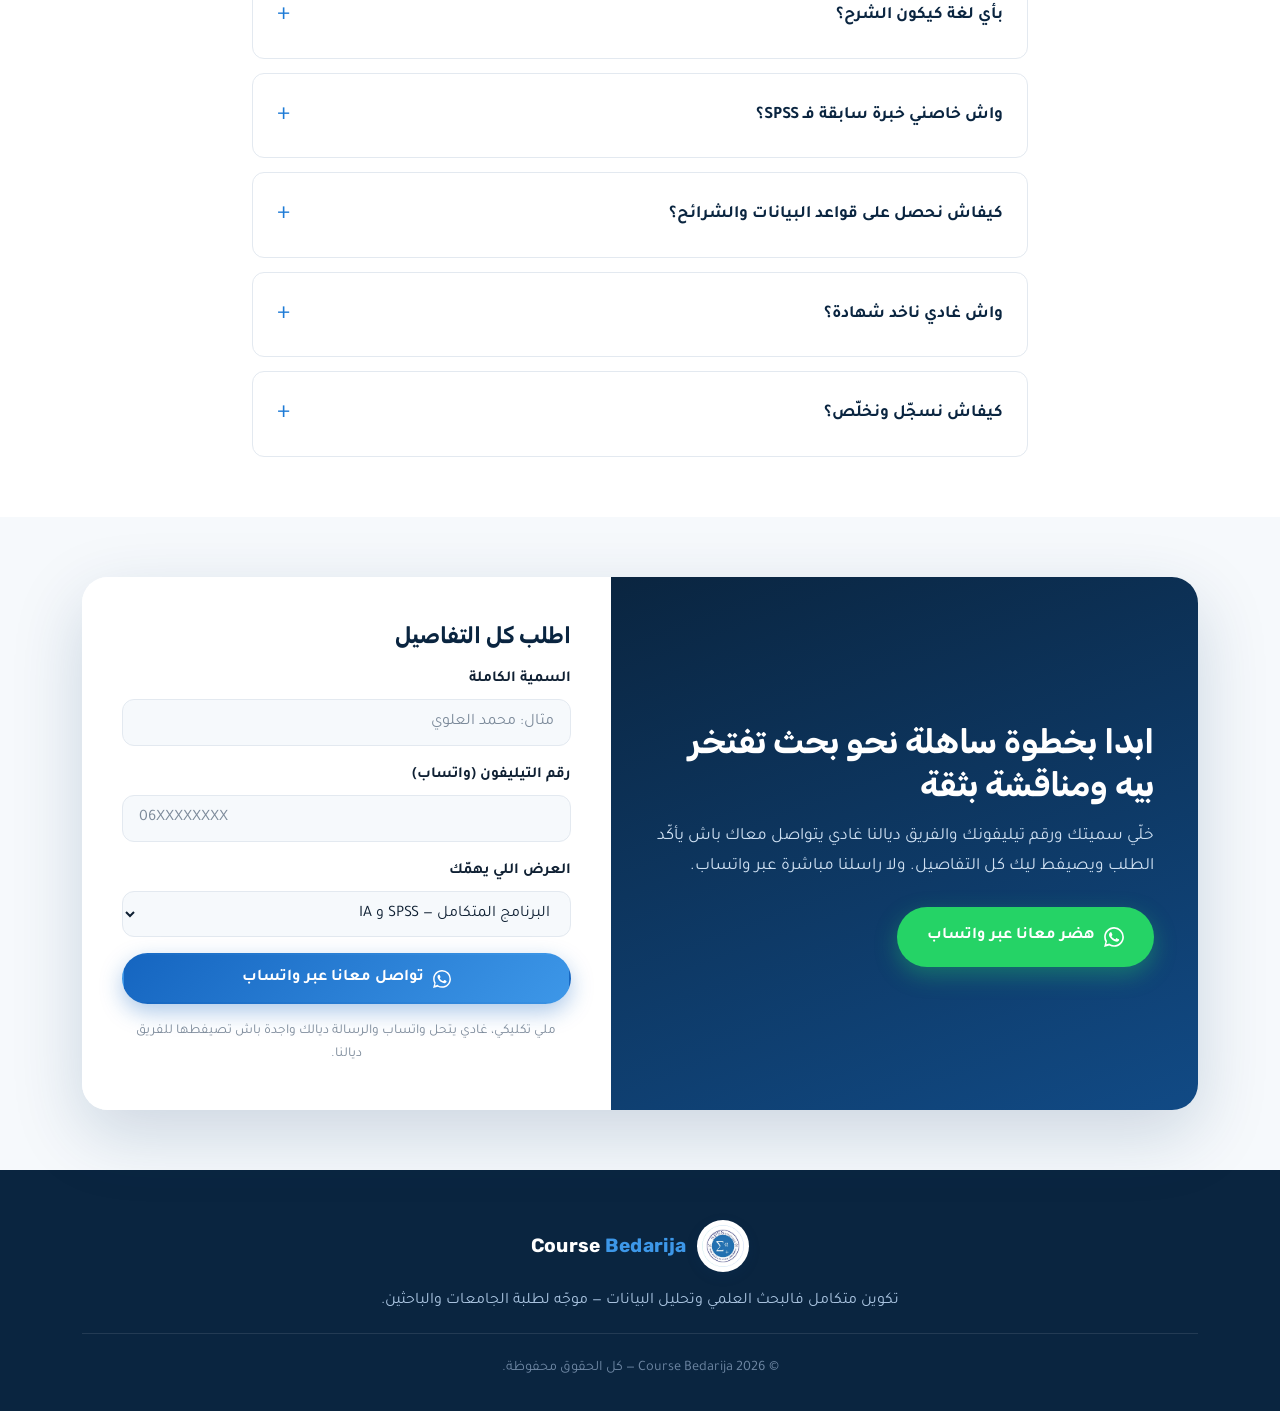
==== commit cb86c763: "Fix broken Q&A feature line + tighten pricing cards on mobile" ====
--- a/index.html
+++ b/index.html
@@ -513,7 +513,7 @@
             <li>تحليل وتركيب المصادر الأكاديمية</li>
             <li>توظيف الـ IA فالكتابة العلمية مع احترام الأخلاقيات</li>
             <li>ربح الوقت وتحسين جودة عملك</li>
-            <li><span class="qa-hl">جلسات أسئلة مباشرة (Q&amp;A)</span> للأسئلة التطبيقية</li>
+            <li><span class="qa-hl">جلسات أسئلة مباشرة (Q&amp;A)</span></li>
             <li>شهادة فآخر التكوين</li>
           </ul>
           <a href="https://wa.me/212601521671?text=السلام، مهتم بعرض «الذكاء الاصطناعي في البحث العلمي» (244 درهم)" class="btn btn-outline price-btn" data-offer="الذكاء الاصطناعي في البحث العلمي" data-value="244">سولنا على هاد العرض</a>
@@ -537,7 +537,7 @@
             <li>إحصاء وصفي واختبارات التوزيع الطبيعي</li>
             <li>اختبار الثبات (Alpha de Cronbach)</li>
             <li>اختبارات استدلالية (t-test، الارتباط…)</li>
-            <li><span class="qa-hl">جلسات أسئلة مباشرة (Q&amp;A)</span> للأسئلة التطبيقية</li>
+            <li><span class="qa-hl">جلسات أسئلة مباشرة (Q&amp;A)</span></li>
             <li>تفسير وعرض النتائج أكاديمياً + شهادة</li>
           </ul>
           <a href="https://wa.me/212601521671?text=السلام، مهتم بعرض «SPSS وتحليل البيانات» (349 درهم)" class="btn btn-outline price-btn" data-offer="SPSS وتحليل البيانات" data-value="349">بغيت تفاصيل هاد العرض</a>
@@ -563,7 +563,7 @@
             <li>تصميم الاستبيان وجمع البيانات</li>
             <li>تحليل بياناتك عبر SPSS</li>
             <li>ضمان الانسجام بين الإطار النظري والتحليل التجريبي</li>
-            <li><span class="qa-hl">جلسات أسئلة مباشرة (Q&amp;A)</span> للأسئلة التطبيقية</li>
+            <li><span class="qa-hl">جلسات أسئلة مباشرة (Q&amp;A)</span></li>
             <li>إنتاج عمل أكاديمي عالي الجودة + شهادة</li>
           </ul>
           <a href="https://wa.me/212601521671?text=السلام، مهتم بـ «البرنامج المتكامل SPSS و IA» (559 درهم)" class="btn btn-primary price-btn" data-offer="البرنامج المتكامل — SPSS و IA" data-value="559">اعرف أكثر على هاد العرض</a>
--- a/styles.css
+++ b/styles.css
@@ -784,7 +784,24 @@
   .testimonials-grid { grid-template-columns: repeat(2, 1fr); }
   .carousel-nav.prev { inset-inline-start: 2px; }
   .carousel-nav.next { inset-inline-end: 2px; }
-  .pricing-grid { grid-template-columns: 1fr; max-width: 460px; margin: 0 auto; }
+  .pricing-grid {
+    display: flex; grid-template-columns: none; gap: 16px;
+    max-width: none; margin: 0 -22px; padding: 4px 22px 18px;
+    overflow-x: auto; scroll-snap-type: x mandatory;
+    -webkit-overflow-scrolling: touch;
+  }
+  .pricing-grid > .price-card {
+    flex: 0 0 84%; max-width: 330px; scroll-snap-align: center;
+  }
+  .pricing-grid::-webkit-scrollbar { height: 6px; }
+  .pricing-grid::-webkit-scrollbar-thumb { background: var(--line); border-radius: 50px; }
+  .price-card { padding: 24px 20px; }
+  .price-name { min-height: 0; font-size: 1.16rem; }
+  .price-desc { min-height: 0; margin: 6px 0 14px; font-size: .9rem; }
+  .price-amount { padding-bottom: 16px; margin-bottom: 16px; }
+  .price-old { white-space: nowrap; }
+  .price-feats { gap: 9px; margin-bottom: 18px; }
+  .price-feats li { font-size: .94rem; }
   .ba-grid { grid-template-columns: 1fr; gap: 14px; }
   .ba-arrow { transform: rotate(-90deg); }
   .price-card.featured { transform: none; }
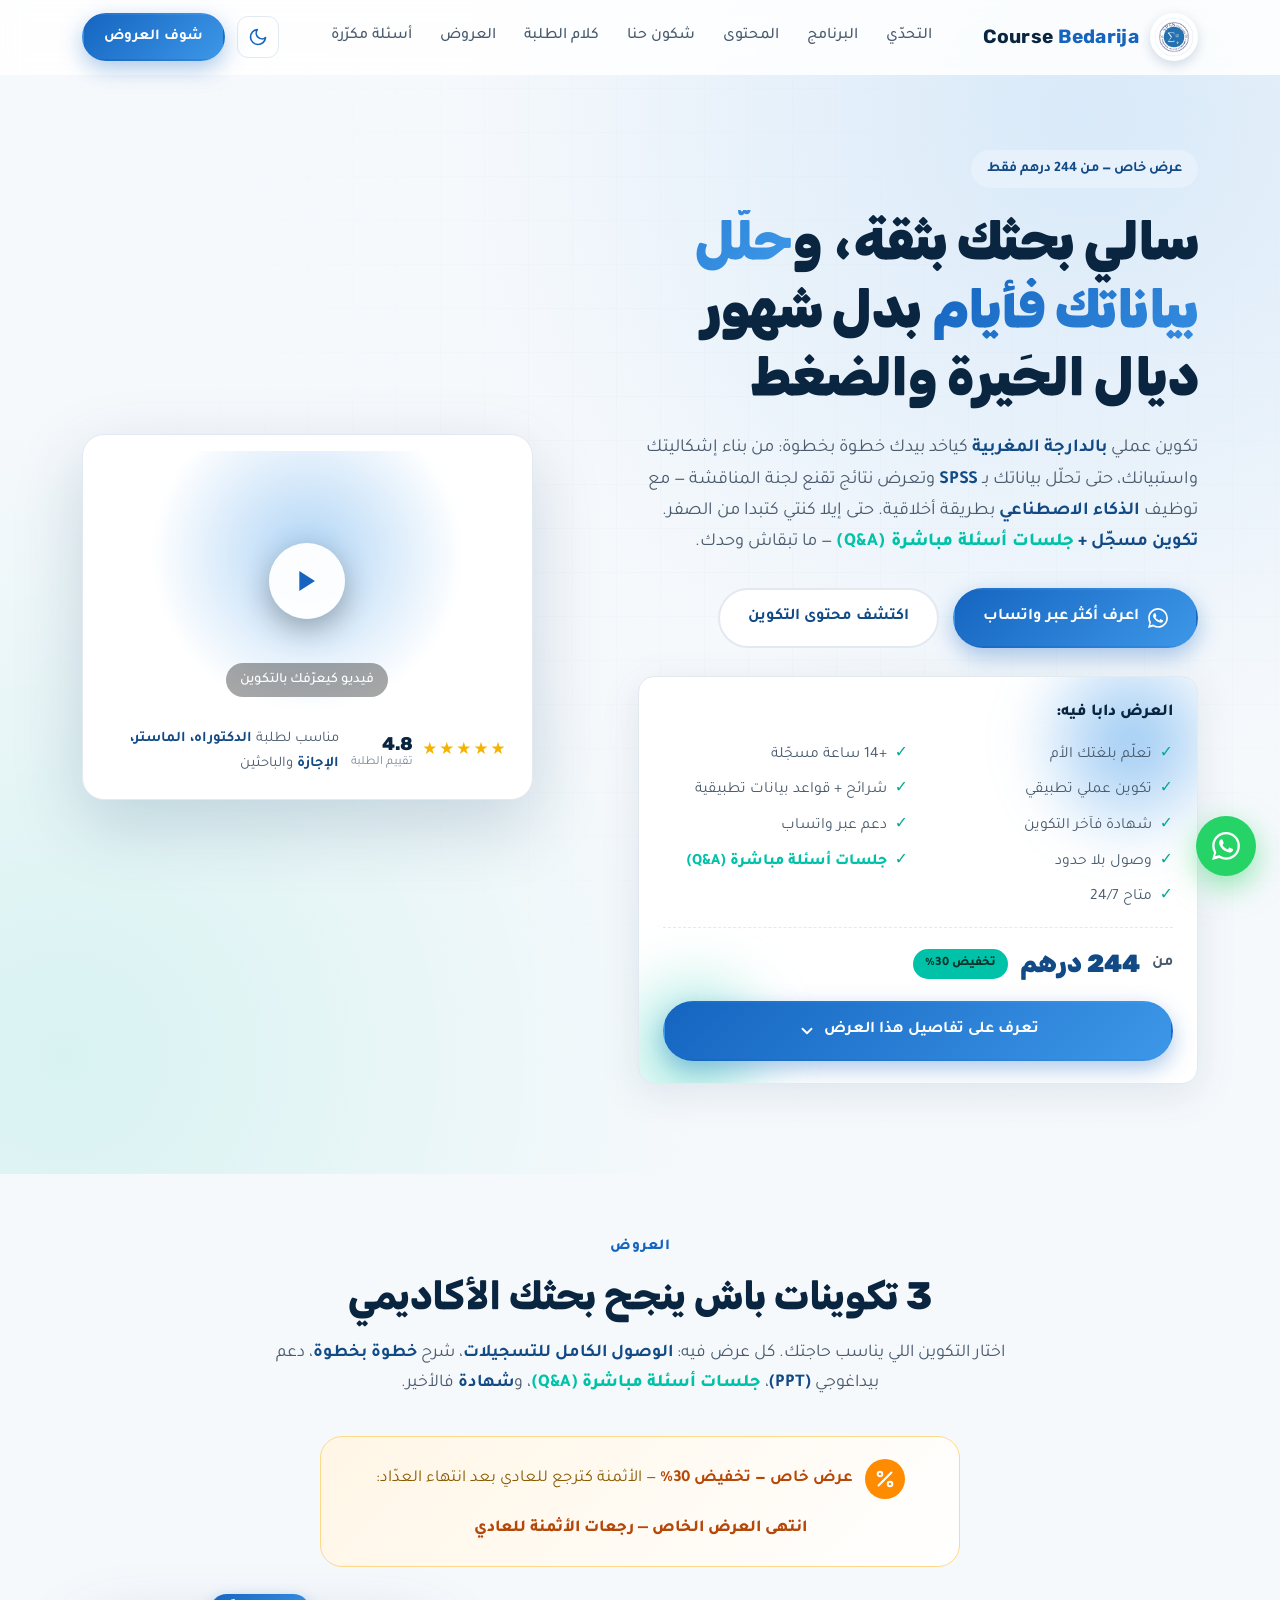
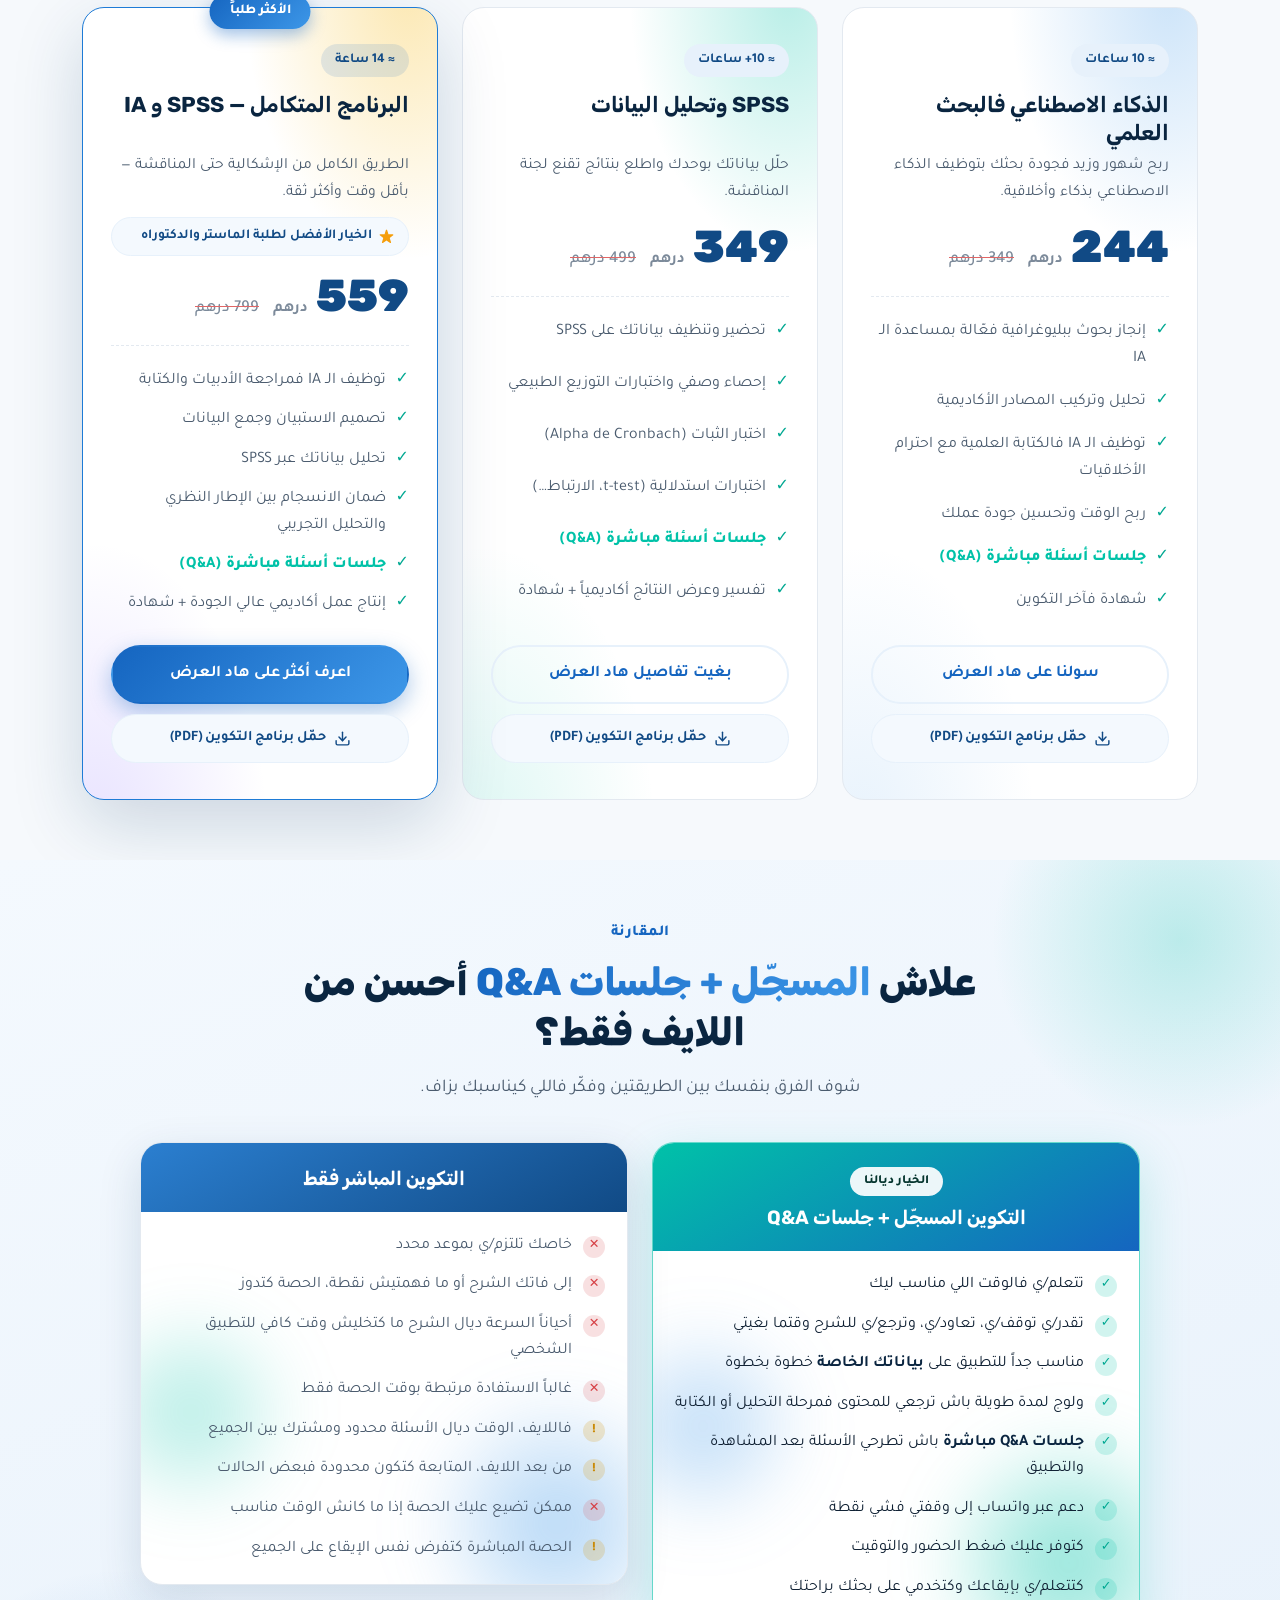
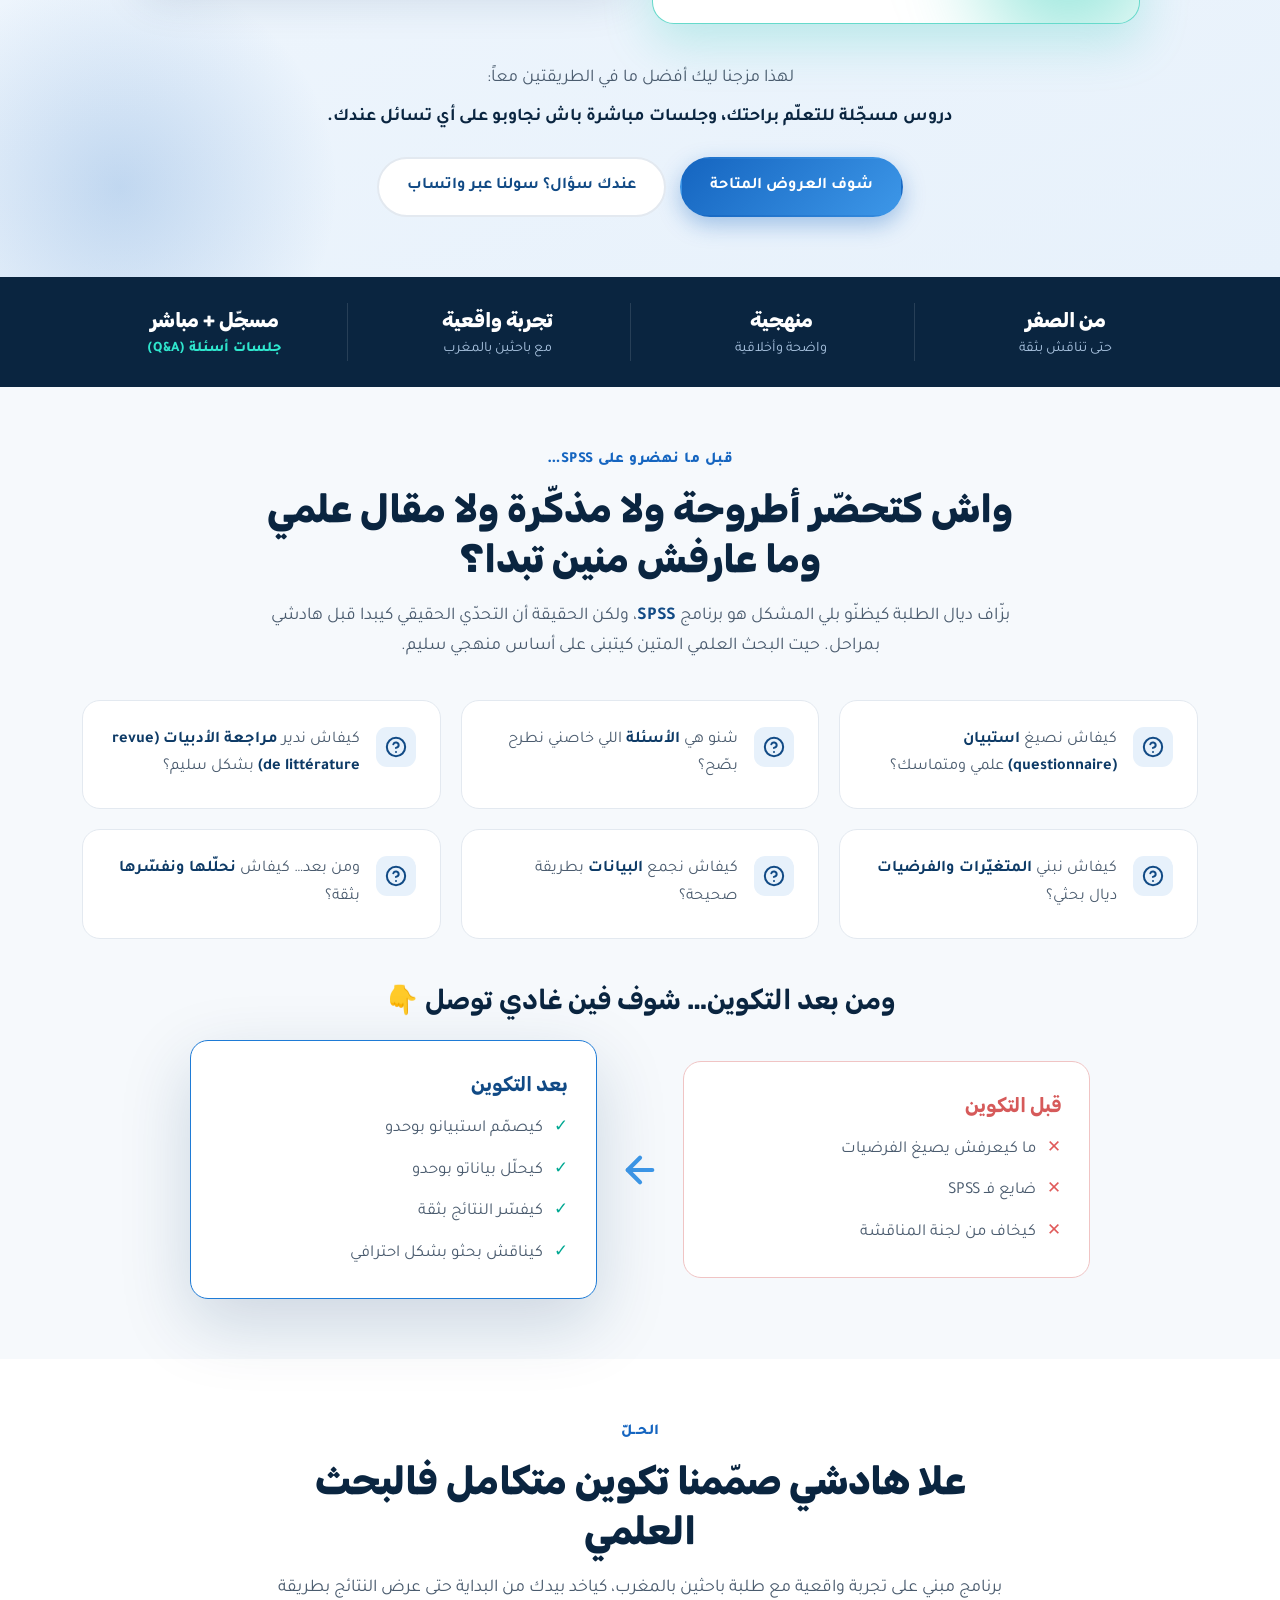
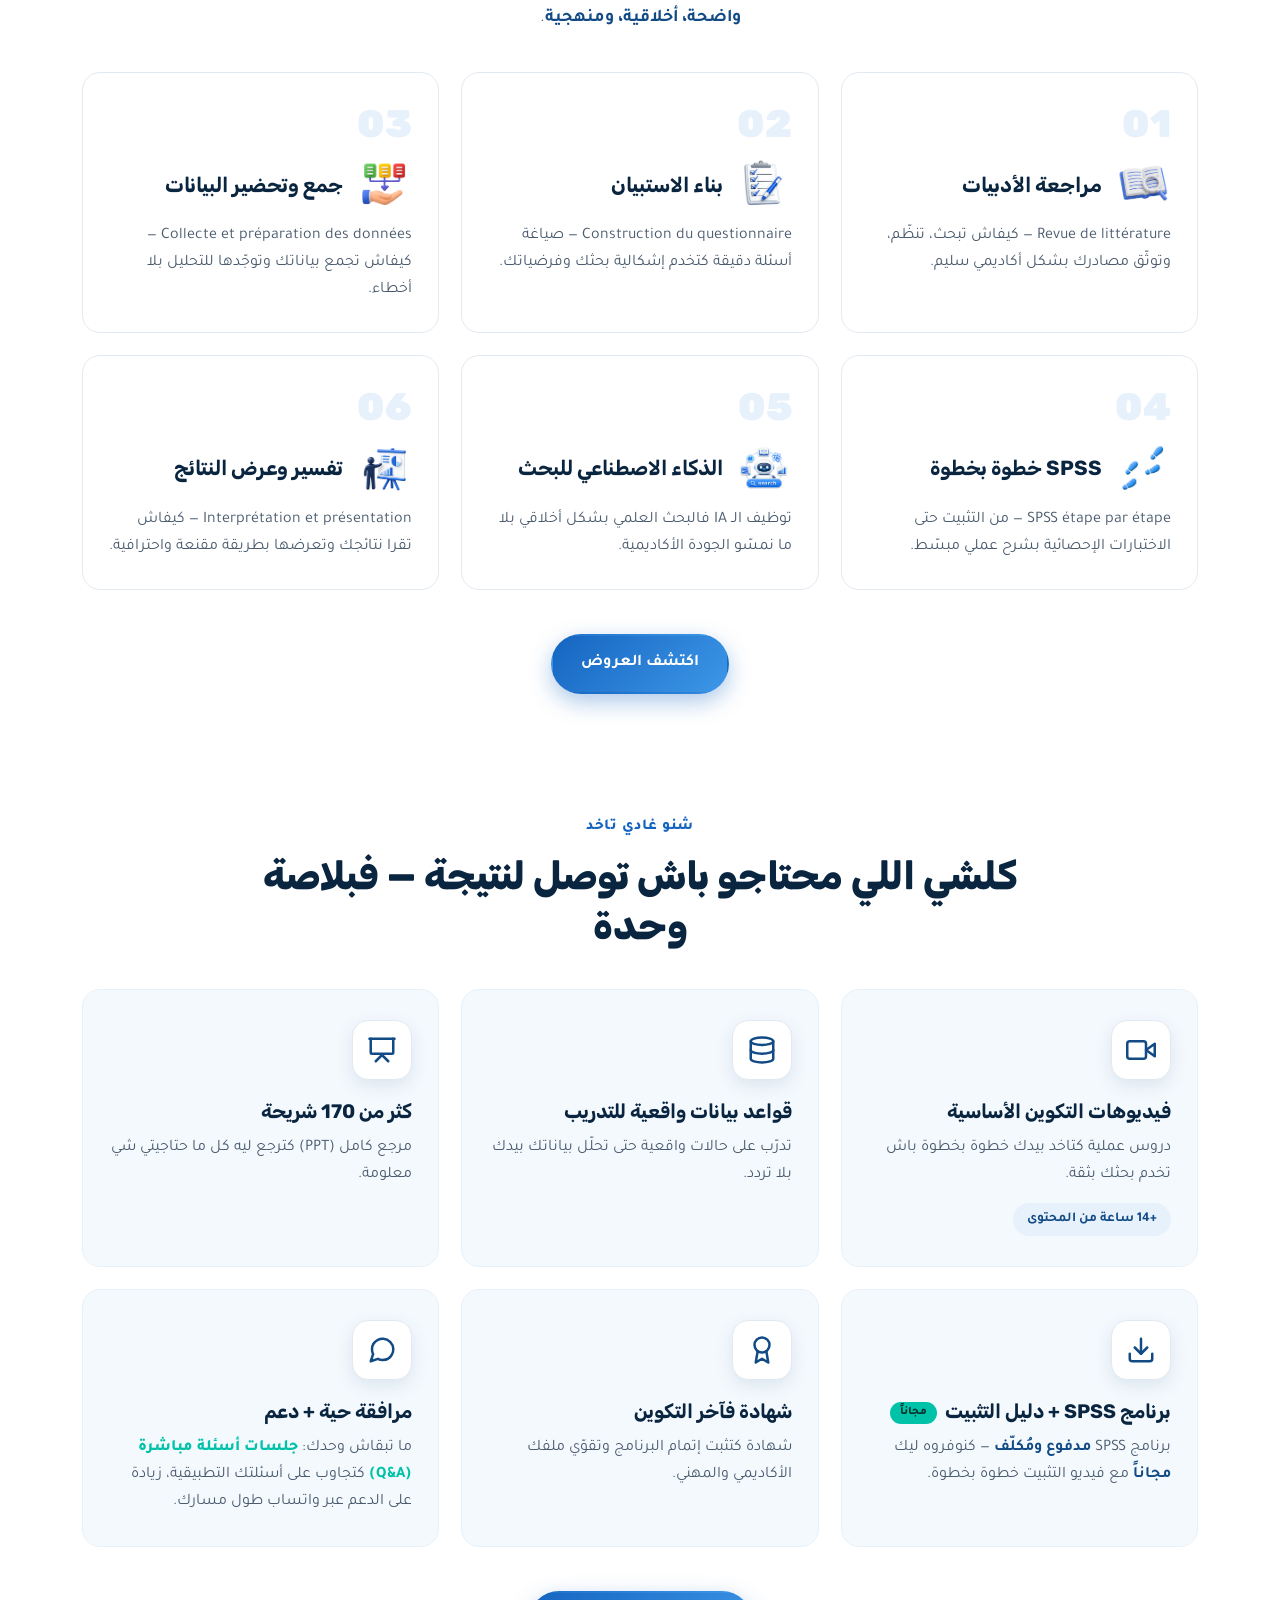
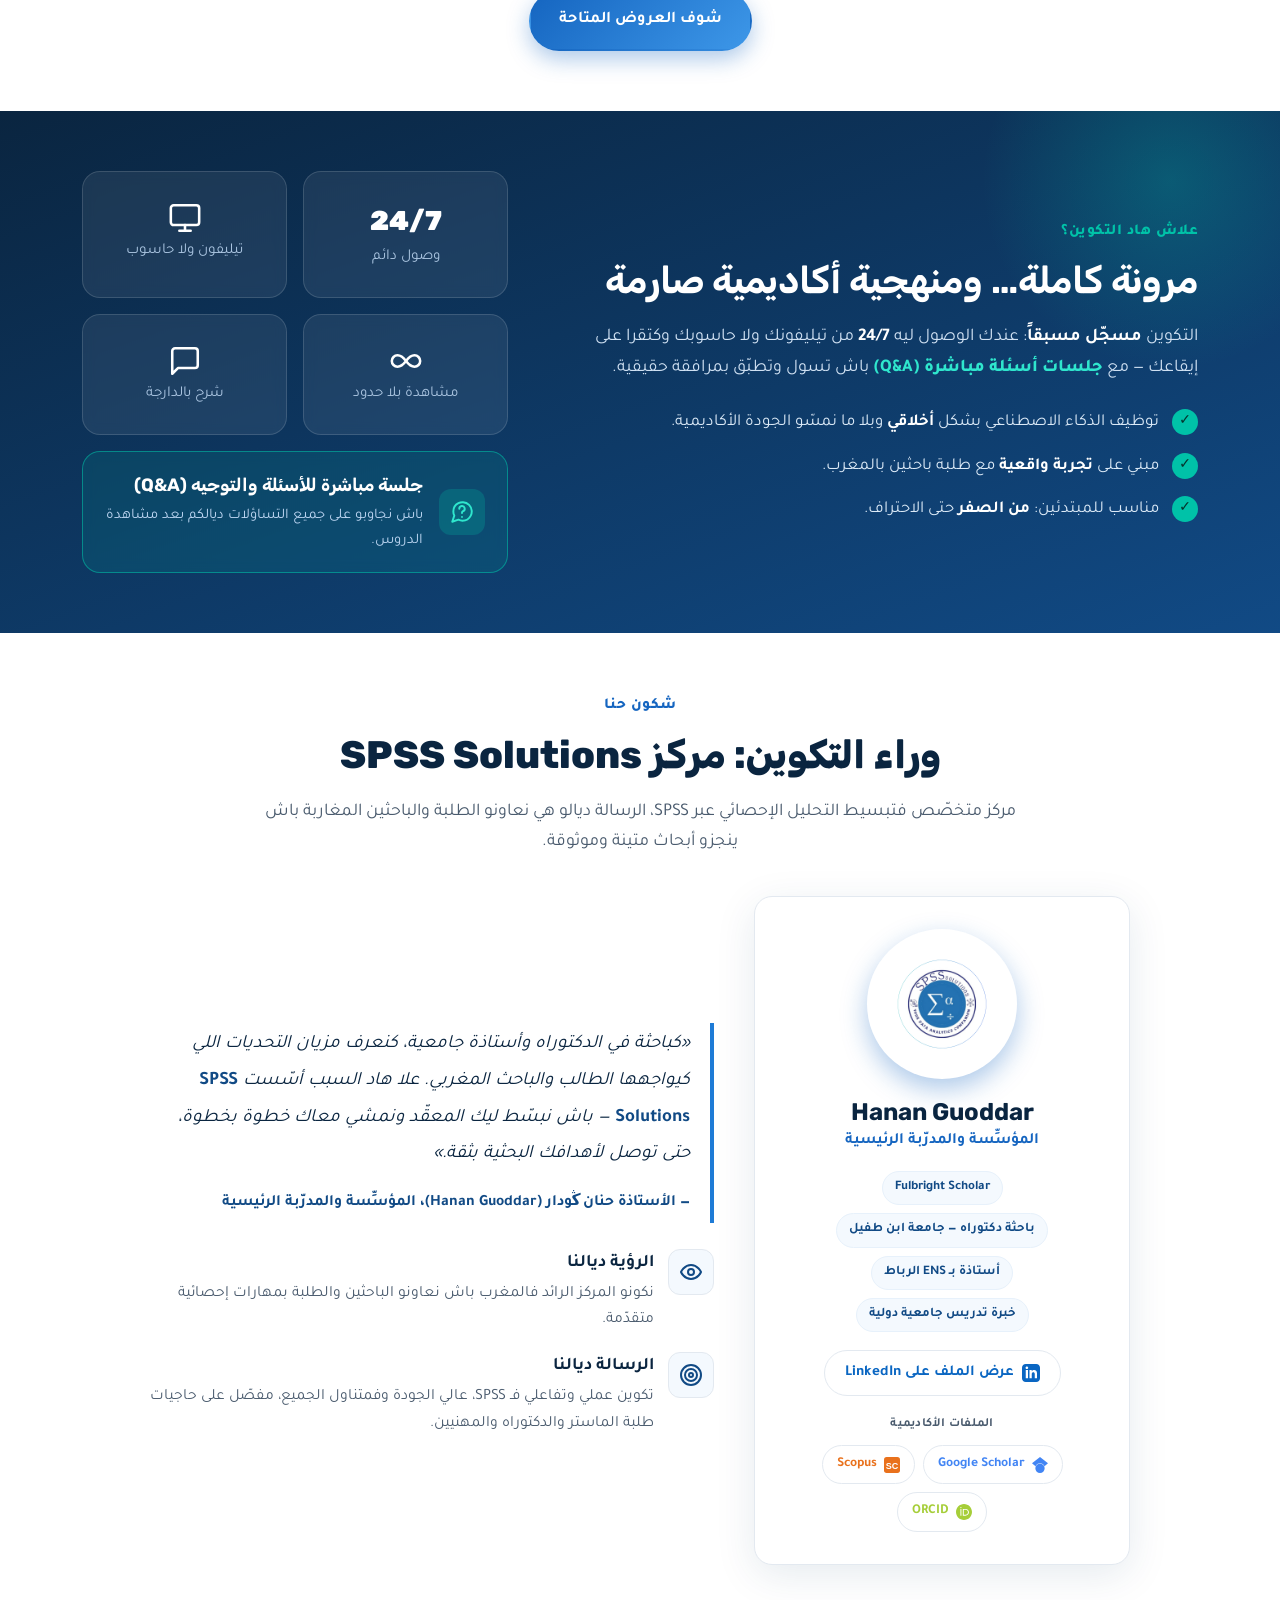
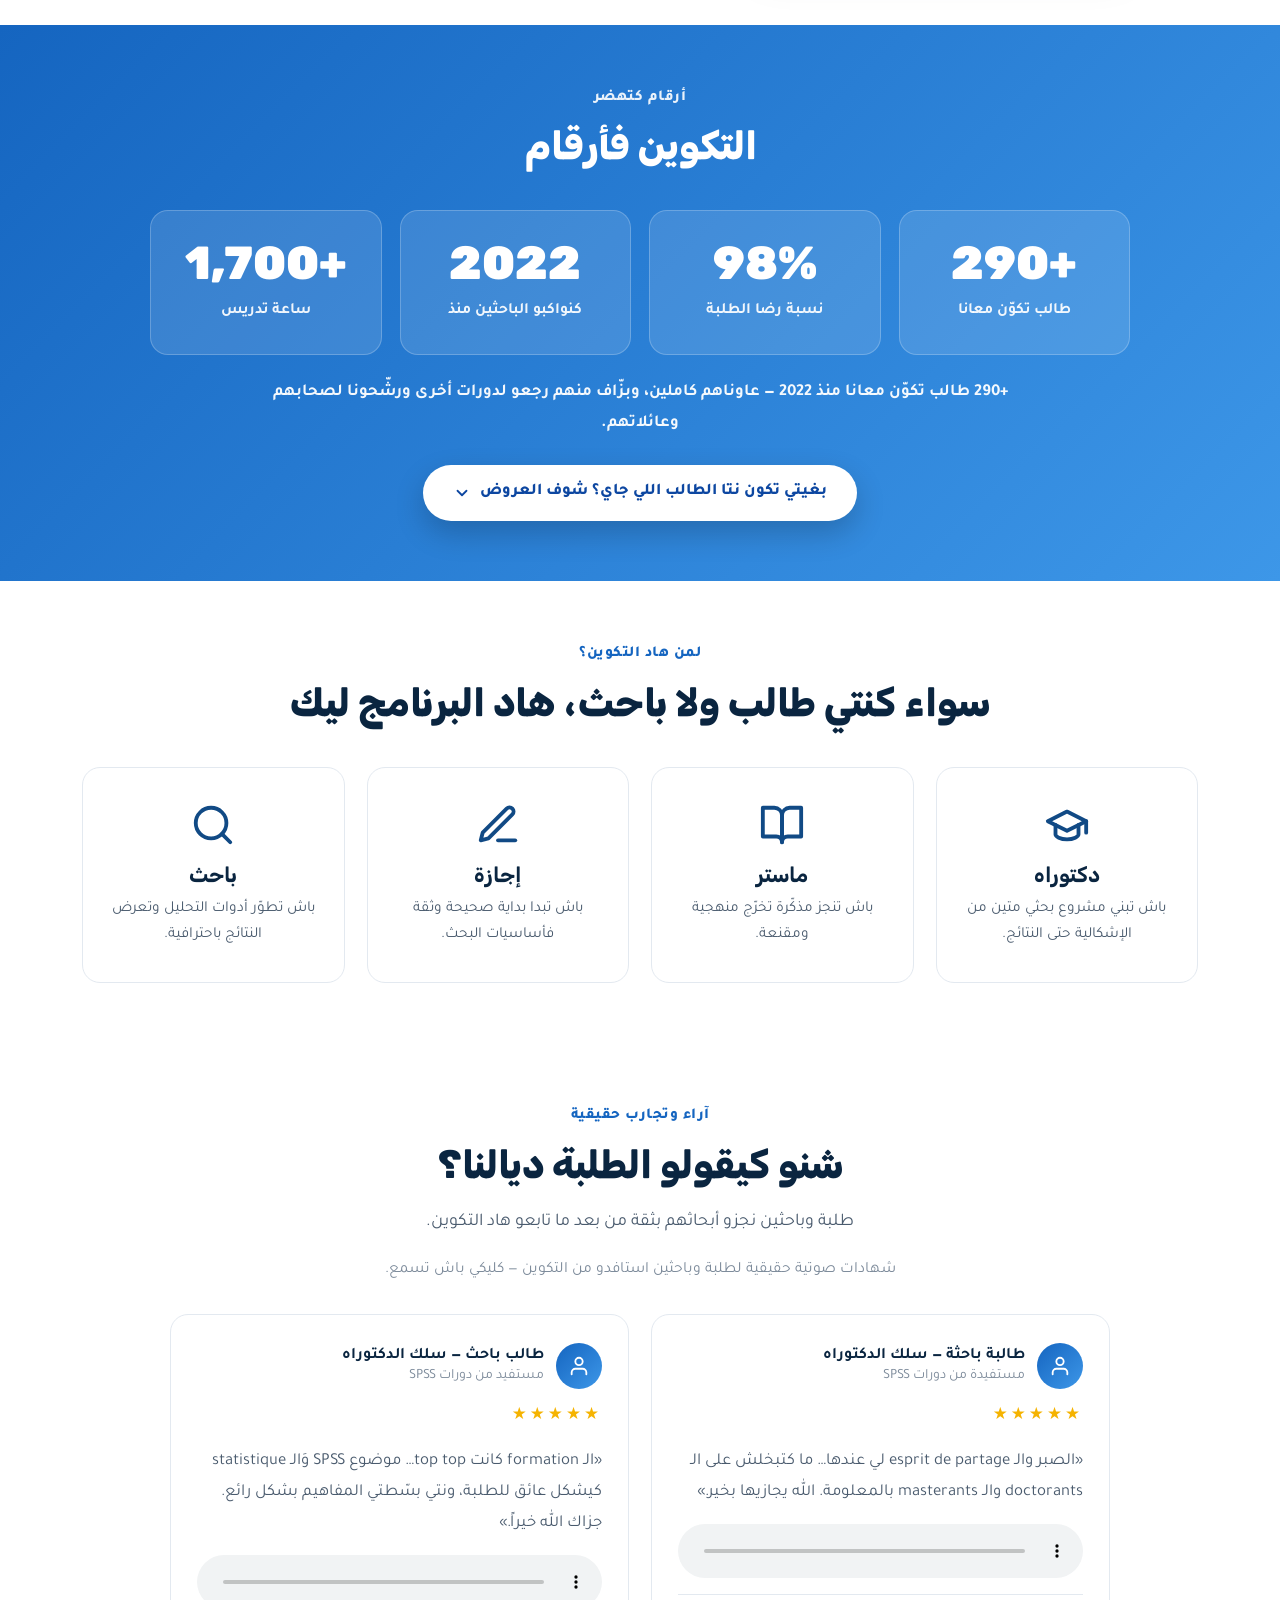
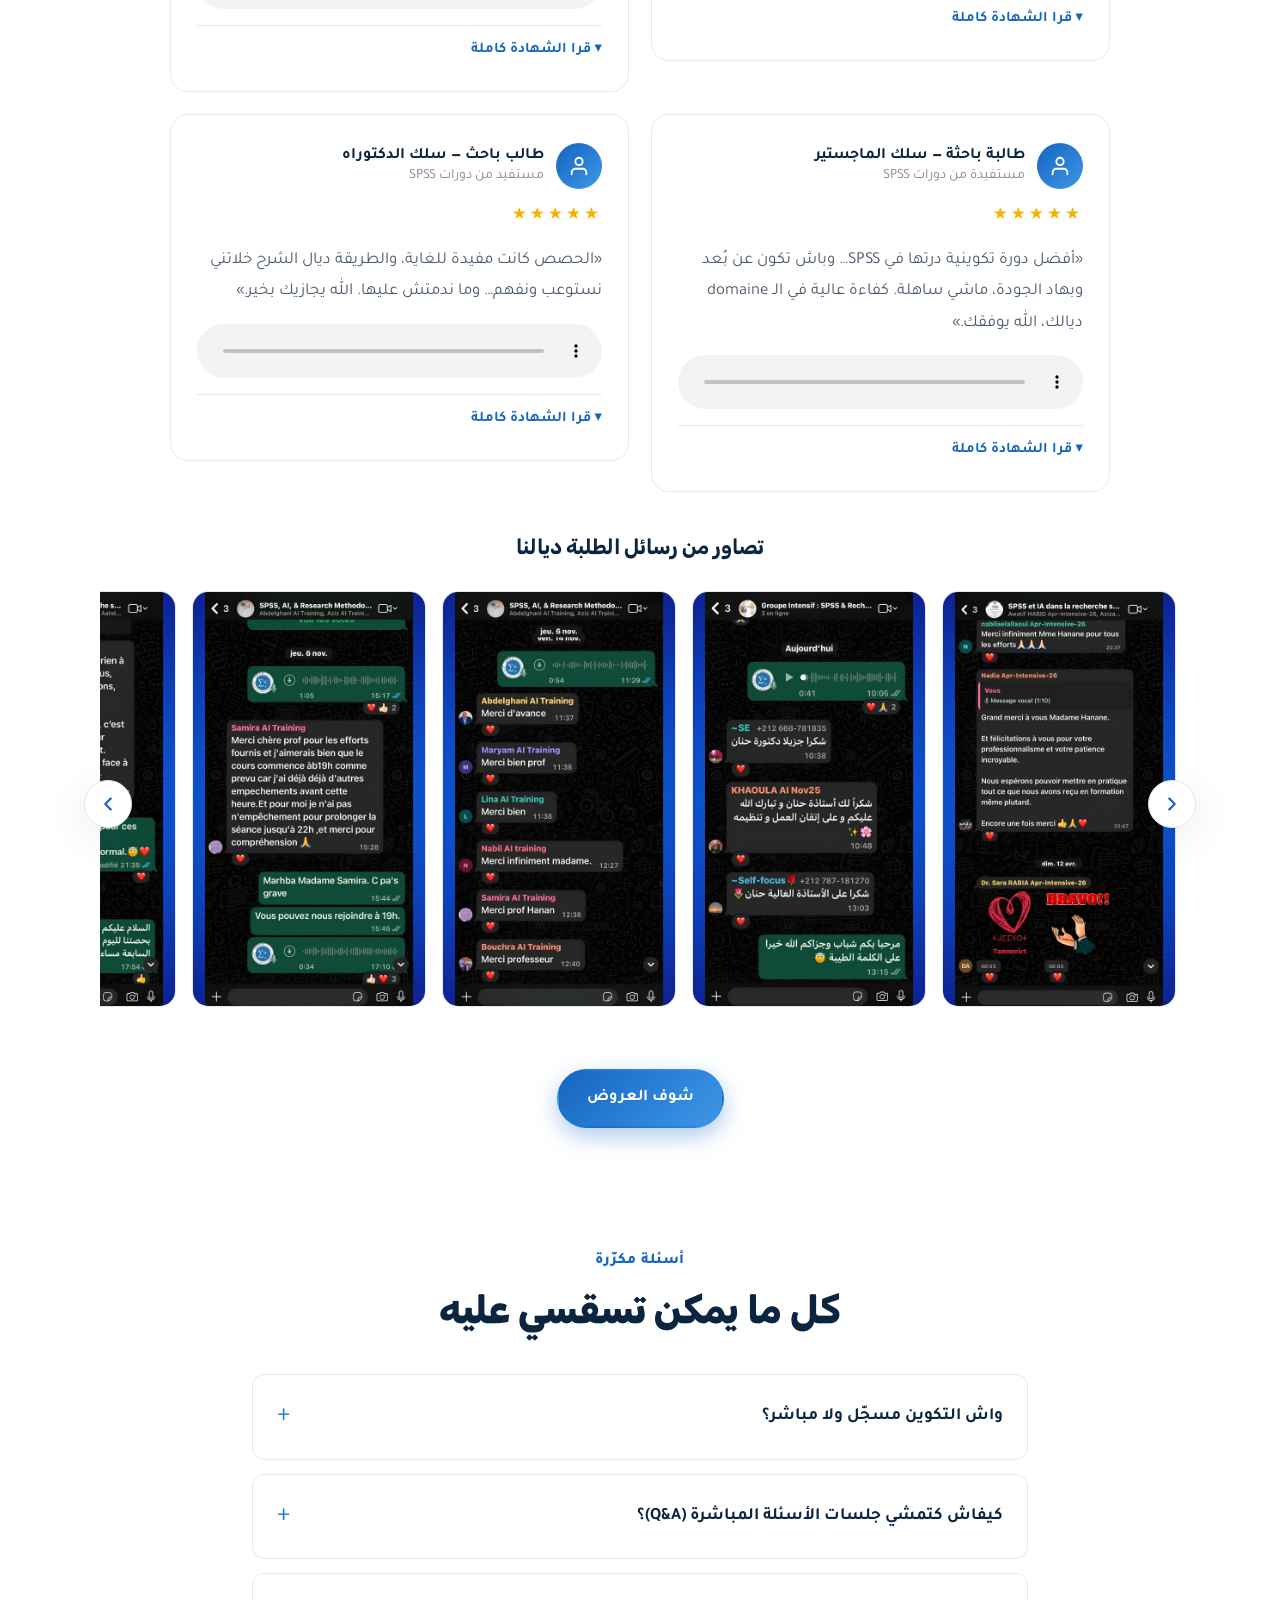
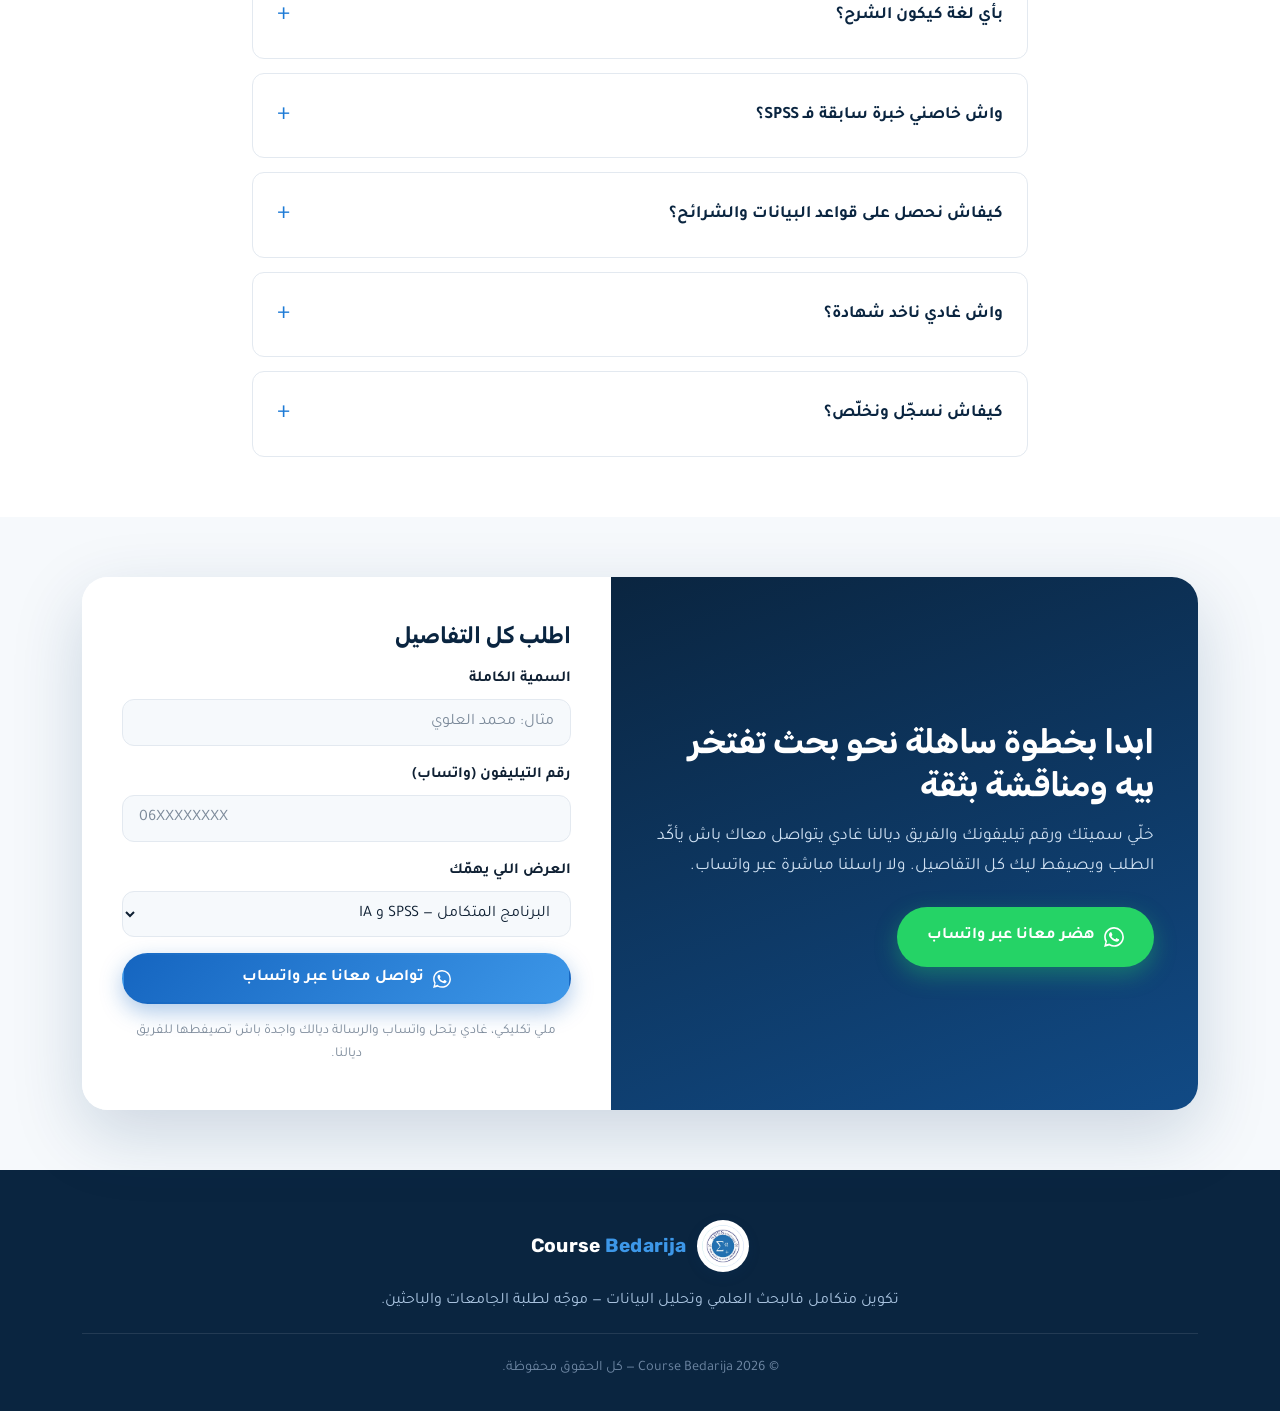
==== commit 08eaa990: "Add tier-colored glow lights to pricing cards (blue/teal/gold-violet)" ====
--- a/index.html
+++ b/index.html
@@ -500,7 +500,7 @@
 
       <div class="pricing-grid">
         <!-- العرض 1 -->
-        <article class="price-card reveal">
+        <article class="price-card price-basic reveal">
           <span class="price-hours">≈ 10 ساعات</span>
           <h3 class="price-name">الذكاء الاصطناعي فالبحث العلمي</h3>
           <p class="price-desc">ربح شهور وزيد فجودة بحثك بتوظيف الذكاء الاصطناعي بذكاء وأخلاقية.</p>
@@ -508,6 +508,9 @@
             <span class="amount">244</span><span class="curr">درهم</span>
             <span class="price-old">349 درهم</span>
           </div>
+          <details class="price-details" open>
+            <summary class="price-feats-sum">شوف شنو كيتضمّن هاد العرض</summary>
+            <div class="price-feats-wrap">
           <ul class="price-feats">
             <li>إنجاز بحوث ببليوغرافية فعّالة بمساعدة الـ IA</li>
             <li>تحليل وتركيب المصادر الأكاديمية</li>
@@ -516,6 +519,8 @@
             <li><span class="qa-hl">جلسات أسئلة مباشرة (Q&amp;A)</span></li>
             <li>شهادة فآخر التكوين</li>
           </ul>
+            </div>
+          </details>
           <a href="https://wa.me/212601521671?text=السلام، مهتم بعرض «الذكاء الاصطناعي في البحث العلمي» (244 درهم)" class="btn btn-outline price-btn" data-offer="الذكاء الاصطناعي في البحث العلمي" data-value="244">سولنا على هاد العرض</a>
           <a href="program-ia.pdf" class="price-pdf" data-offer="الذكاء الاصطناعي في البحث العلمي" download target="_blank" rel="noopener">
             <svg viewBox="0 0 24 24" fill="none" stroke="currentColor" stroke-width="2" stroke-linecap="round" stroke-linejoin="round" aria-hidden="true"><path d="M21 15v4a2 2 0 0 1-2 2H5a2 2 0 0 1-2-2v-4"/><polyline points="7 10 12 15 17 10"/><line x1="12" y1="15" x2="12" y2="3"/></svg>
@@ -524,7 +529,7 @@
         </article>
 
         <!-- العرض 2 -->
-        <article class="price-card reveal">
+        <article class="price-card price-pro reveal">
           <span class="price-hours">≈ 10+ ساعات</span>
           <h3 class="price-name">SPSS وتحليل البيانات</h3>
           <p class="price-desc">حلّل بياناتك بوحدك واطلع بنتائج تقنع لجنة المناقشة.</p>
@@ -532,6 +537,9 @@
             <span class="amount">349</span><span class="curr">درهم</span>
             <span class="price-old">499 درهم</span>
           </div>
+          <details class="price-details" open>
+            <summary class="price-feats-sum">شوف شنو كيتضمّن هاد العرض</summary>
+            <div class="price-feats-wrap">
           <ul class="price-feats">
             <li>تحضير وتنظيف بياناتك على SPSS</li>
             <li>إحصاء وصفي واختبارات التوزيع الطبيعي</li>
@@ -540,6 +548,8 @@
             <li><span class="qa-hl">جلسات أسئلة مباشرة (Q&amp;A)</span></li>
             <li>تفسير وعرض النتائج أكاديمياً + شهادة</li>
           </ul>
+            </div>
+          </details>
           <a href="https://wa.me/212601521671?text=السلام، مهتم بعرض «SPSS وتحليل البيانات» (349 درهم)" class="btn btn-outline price-btn" data-offer="SPSS وتحليل البيانات" data-value="349">بغيت تفاصيل هاد العرض</a>
           <a href="program-spss.pdf" class="price-pdf" data-offer="SPSS وتحليل البيانات" download target="_blank" rel="noopener">
             <svg viewBox="0 0 24 24" fill="none" stroke="currentColor" stroke-width="2" stroke-linecap="round" stroke-linejoin="round" aria-hidden="true"><path d="M21 15v4a2 2 0 0 1-2 2H5a2 2 0 0 1-2-2v-4"/><polyline points="7 10 12 15 17 10"/><line x1="12" y1="15" x2="12" y2="3"/></svg>
@@ -548,7 +558,7 @@
         </article>
 
         <!-- العرض 3 - الموصى به -->
-        <article class="price-card featured reveal">
+        <article class="price-card featured price-premium reveal">
           <span class="badge-best">الأكثر طلباً</span>
           <span class="price-hours">≈ 14 ساعة</span>
           <h3 class="price-name">البرنامج المتكامل — SPSS و IA</h3>
@@ -558,6 +568,9 @@
             <span class="amount">559</span><span class="curr">درهم</span>
             <span class="price-old">799 درهم</span>
           </div>
+          <details class="price-details" open>
+            <summary class="price-feats-sum">شوف شنو كيتضمّن هاد العرض</summary>
+            <div class="price-feats-wrap">
           <ul class="price-feats">
             <li>توظيف الـ IA فمراجعة الأدبيات والكتابة</li>
             <li>تصميم الاستبيان وجمع البيانات</li>
@@ -566,6 +579,8 @@
             <li><span class="qa-hl">جلسات أسئلة مباشرة (Q&amp;A)</span></li>
             <li>إنتاج عمل أكاديمي عالي الجودة + شهادة</li>
           </ul>
+            </div>
+          </details>
           <a href="https://wa.me/212601521671?text=السلام، مهتم بـ «البرنامج المتكامل SPSS و IA» (559 درهم)" class="btn btn-primary price-btn" data-offer="البرنامج المتكامل — SPSS و IA" data-value="559">اعرف أكثر على هاد العرض</a>
           <a href="program-complete.pdf" class="price-pdf" data-offer="البرنامج المتكامل — SPSS و IA" download target="_blank" rel="noopener">
             <svg viewBox="0 0 24 24" fill="none" stroke="currentColor" stroke-width="2" stroke-linecap="round" stroke-linejoin="round" aria-hidden="true"><path d="M21 15v4a2 2 0 0 1-2 2H5a2 2 0 0 1-2-2v-4"/><polyline points="7 10 12 15 17 10"/><line x1="12" y1="15" x2="12" y2="3"/></svg>
--- a/styles.css
+++ b/styles.css
@@ -439,6 +439,8 @@
 .price-amount { display: flex; align-items: baseline; gap: 8px; padding-bottom: 22px; margin-bottom: 22px; border-bottom: 1px dashed var(--line); }
 .price-amount .amount { font-family: 'Rubik'; font-weight: 900; font-size: 2.8rem; color: var(--blue-700); line-height: 1; }
 .price-amount .curr { color: var(--muted); font-weight: 700; }
+.price-details, .price-feats-wrap { display: contents; }
+.price-details > summary { display: none; }
 .price-feats { display: grid; gap: 12px; margin-bottom: 26px; flex-grow: 1; }
 .price-feats li { display: flex; gap: 10px; align-items: flex-start; color: var(--ink-soft); }
 .price-feats li::before { content: '✓'; color: var(--accent-d); font-weight: 900; flex-shrink: 0; }
@@ -784,17 +786,25 @@
   .testimonials-grid { grid-template-columns: repeat(2, 1fr); }
   .carousel-nav.prev { inset-inline-start: 2px; }
   .carousel-nav.next { inset-inline-end: 2px; }
-  .pricing-grid {
-    display: flex; grid-template-columns: none; gap: 16px;
-    max-width: none; margin: 0 -22px; padding: 4px 22px 18px;
-    overflow-x: auto; scroll-snap-type: x mandatory;
-    -webkit-overflow-scrolling: touch;
+  .pricing-grid { display: grid; grid-template-columns: 1fr; max-width: 460px; margin: 0 auto; gap: 18px; }
+  .price-details { display: block; }
+  .price-feats-wrap { display: block; overflow: hidden; transition: height .34s cubic-bezier(.4, 0, .2, 1); }
+  .price-details > summary {
+    display: flex; align-items: center; justify-content: space-between;
+    list-style: none; cursor: pointer; -webkit-user-select: none; user-select: none;
+    font-weight: 700; font-size: .92rem; color: var(--blue-700);
+    padding: 11px 14px; margin-bottom: 14px;
+    background: var(--blue-50); border: 1px solid var(--blue-100); border-radius: 12px;
+    transition: var(--t);
   }
-  .pricing-grid > .price-card {
-    flex: 0 0 84%; max-width: 330px; scroll-snap-align: center;
+  .price-details[open] > summary { background: var(--blue-100); margin-bottom: 12px; }
+  .price-details > summary::-webkit-details-marker { display: none; }
+  .price-details > summary::after {
+    content: ''; flex: none; width: 9px; height: 9px; margin-top: -3px;
+    border-right: 2px solid var(--blue-500); border-bottom: 2px solid var(--blue-500);
+    transform: rotate(45deg); transition: transform .3s ease;
   }
-  .pricing-grid::-webkit-scrollbar { height: 6px; }
-  .pricing-grid::-webkit-scrollbar-thumb { background: var(--line); border-radius: 50px; }
+  .price-details[open] > summary::after { transform: rotate(-135deg); margin-top: 3px; }
   .price-card { padding: 24px 20px; }
   .price-name { min-height: 0; font-size: 1.16rem; }
   .price-desc { min-height: 0; margin: 6px 0 14px; font-size: .9rem; }
@@ -949,3 +959,42 @@
 /* ============ Problem → outcome transition heading ============ */
 .po-head { text-align: center; margin: 44px 0 22px; }
 .po-head h3 { font-size: clamp(1.25rem, 2.5vw, 1.7rem); color: var(--heading); }
+
+
+/* ============ Pricing tier glow lights ============ */
+.price-card.price-basic {
+  background:
+    radial-gradient(75% 55% at 92% -2%, rgba(61,151,232,.26), transparent 60%),
+    radial-gradient(80% 60% at 5% 105%, rgba(61,151,232,.12), transparent 62%),
+    var(--surface);
+}
+.price-card.price-pro {
+  background:
+    radial-gradient(75% 55% at 92% -2%, rgba(0,194,168,.28), transparent 60%),
+    radial-gradient(80% 60% at 5% 105%, rgba(0,194,168,.13), transparent 62%),
+    var(--surface);
+}
+.price-card.price-premium {
+  background:
+    radial-gradient(78% 58% at 92% -3%, rgba(245,179,1,.30), transparent 60%),
+    radial-gradient(80% 62% at 3% 106%, rgba(124,92,255,.18), transparent 62%),
+    var(--surface);
+}
+[data-theme="dark"] .price-card.price-basic {
+  background:
+    radial-gradient(75% 55% at 92% -2%, rgba(61,151,232,.34), transparent 60%),
+    radial-gradient(80% 60% at 5% 105%, rgba(61,151,232,.16), transparent 62%),
+    var(--surface);
+}
+[data-theme="dark"] .price-card.price-pro {
+  background:
+    radial-gradient(75% 55% at 92% -2%, rgba(0,194,168,.36), transparent 60%),
+    radial-gradient(80% 60% at 5% 105%, rgba(0,194,168,.17), transparent 62%),
+    var(--surface);
+}
+[data-theme="dark"] .price-card.price-premium {
+  background:
+    radial-gradient(78% 58% at 92% -3%, rgba(245,179,1,.34), transparent 60%),
+    radial-gradient(80% 62% at 3% 106%, rgba(124,92,255,.24), transparent 62%),
+    var(--surface);
+}
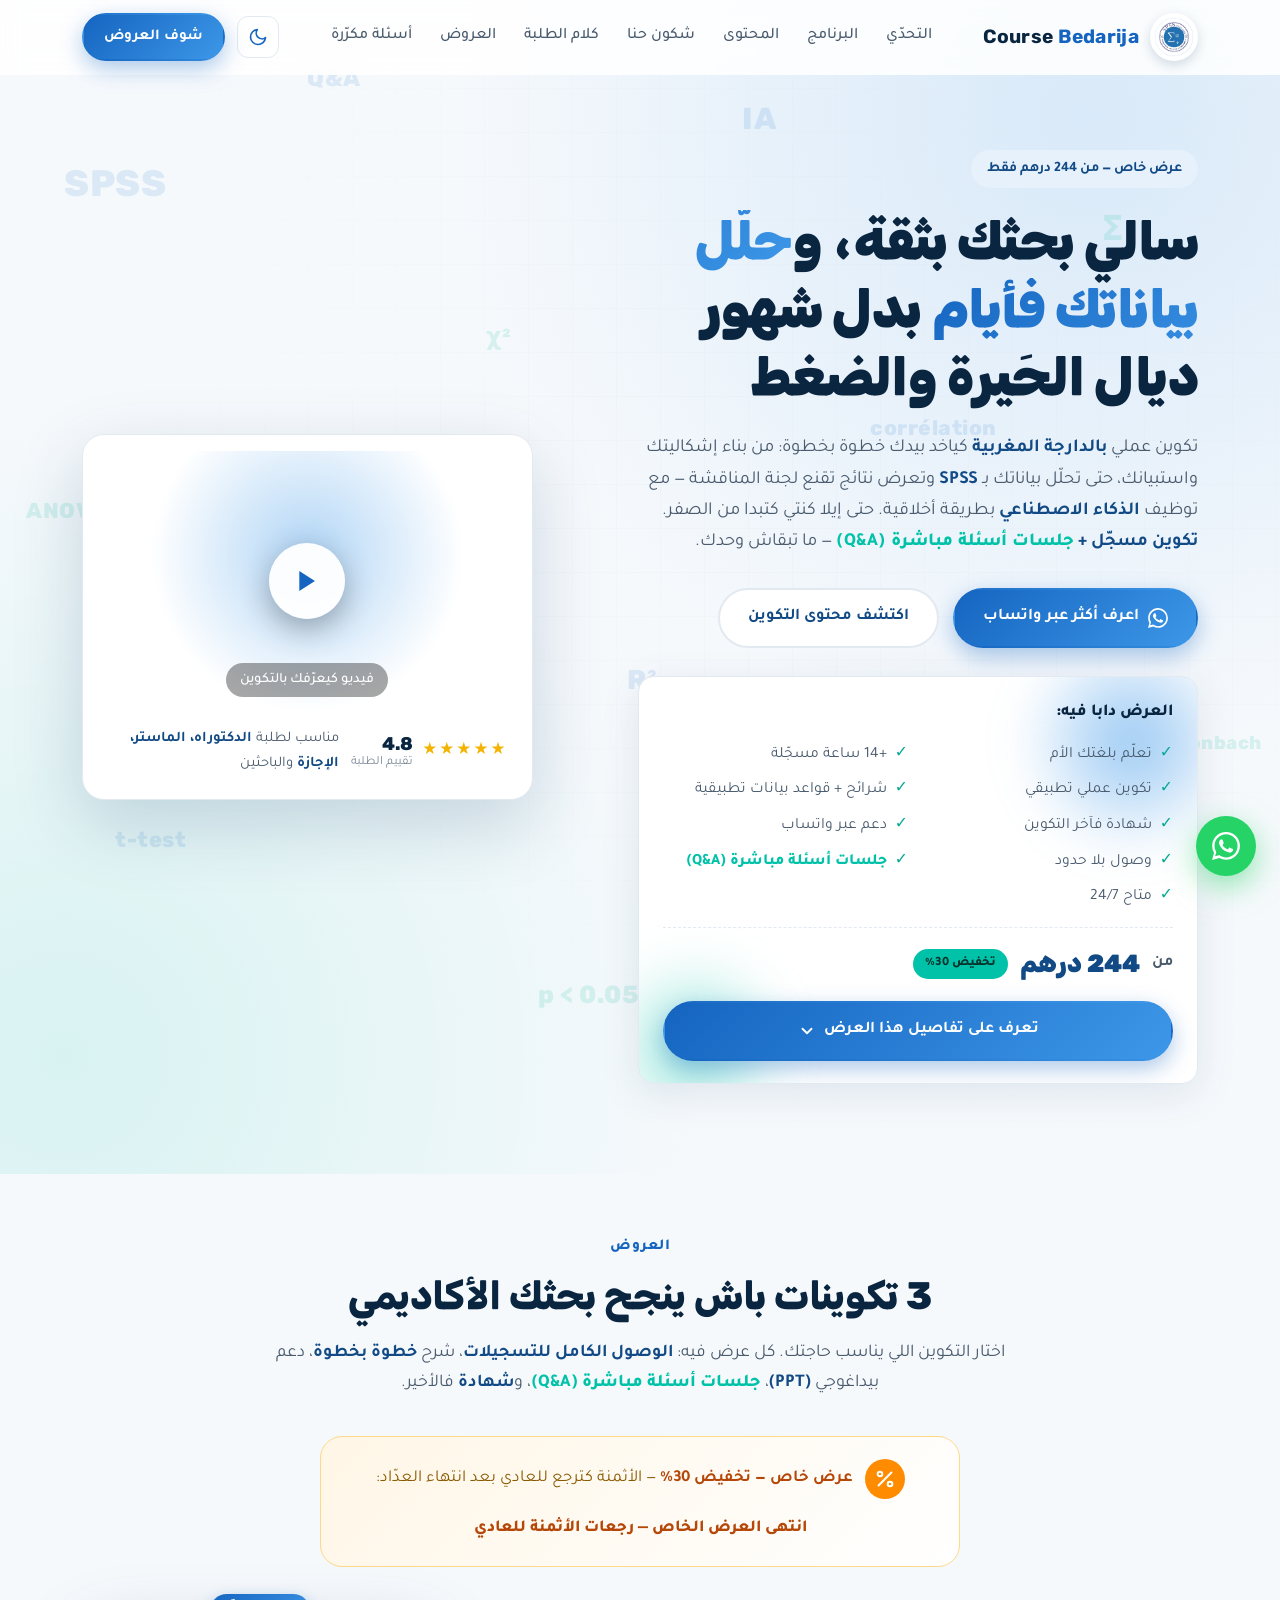
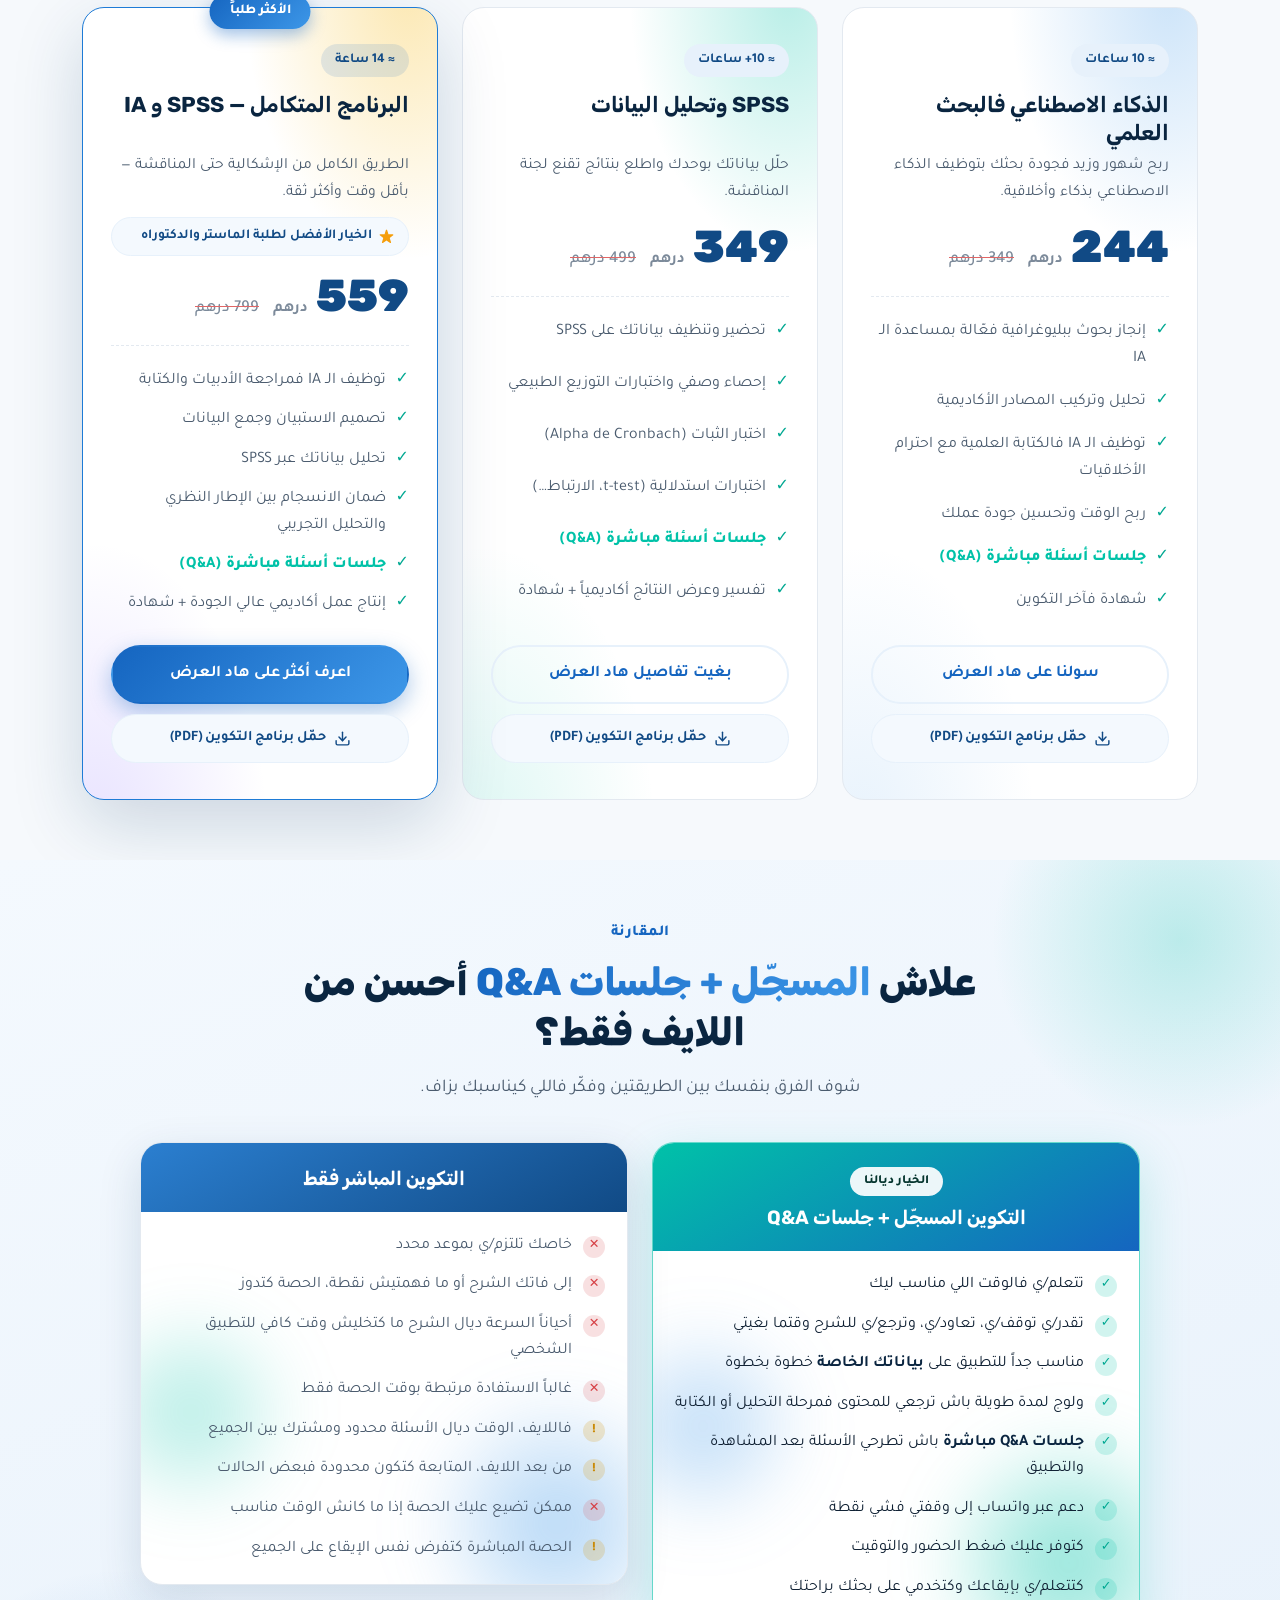
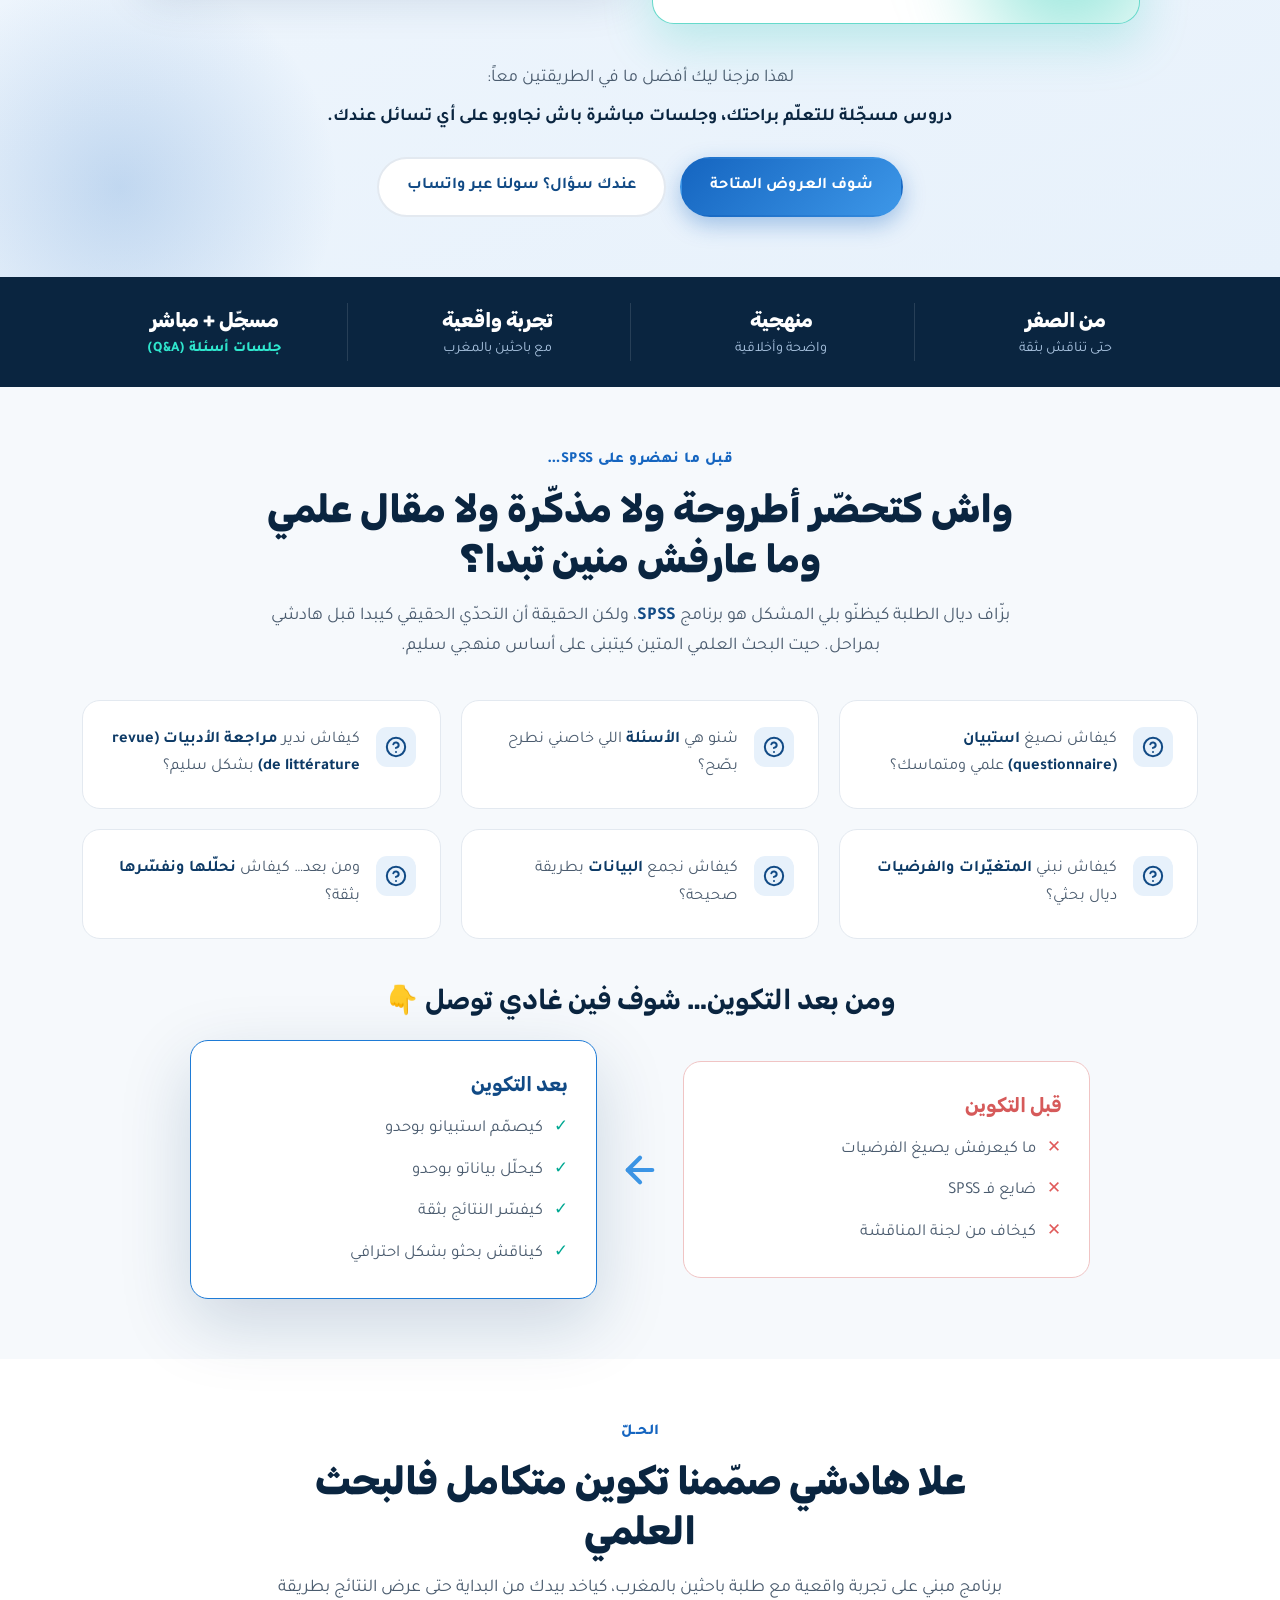
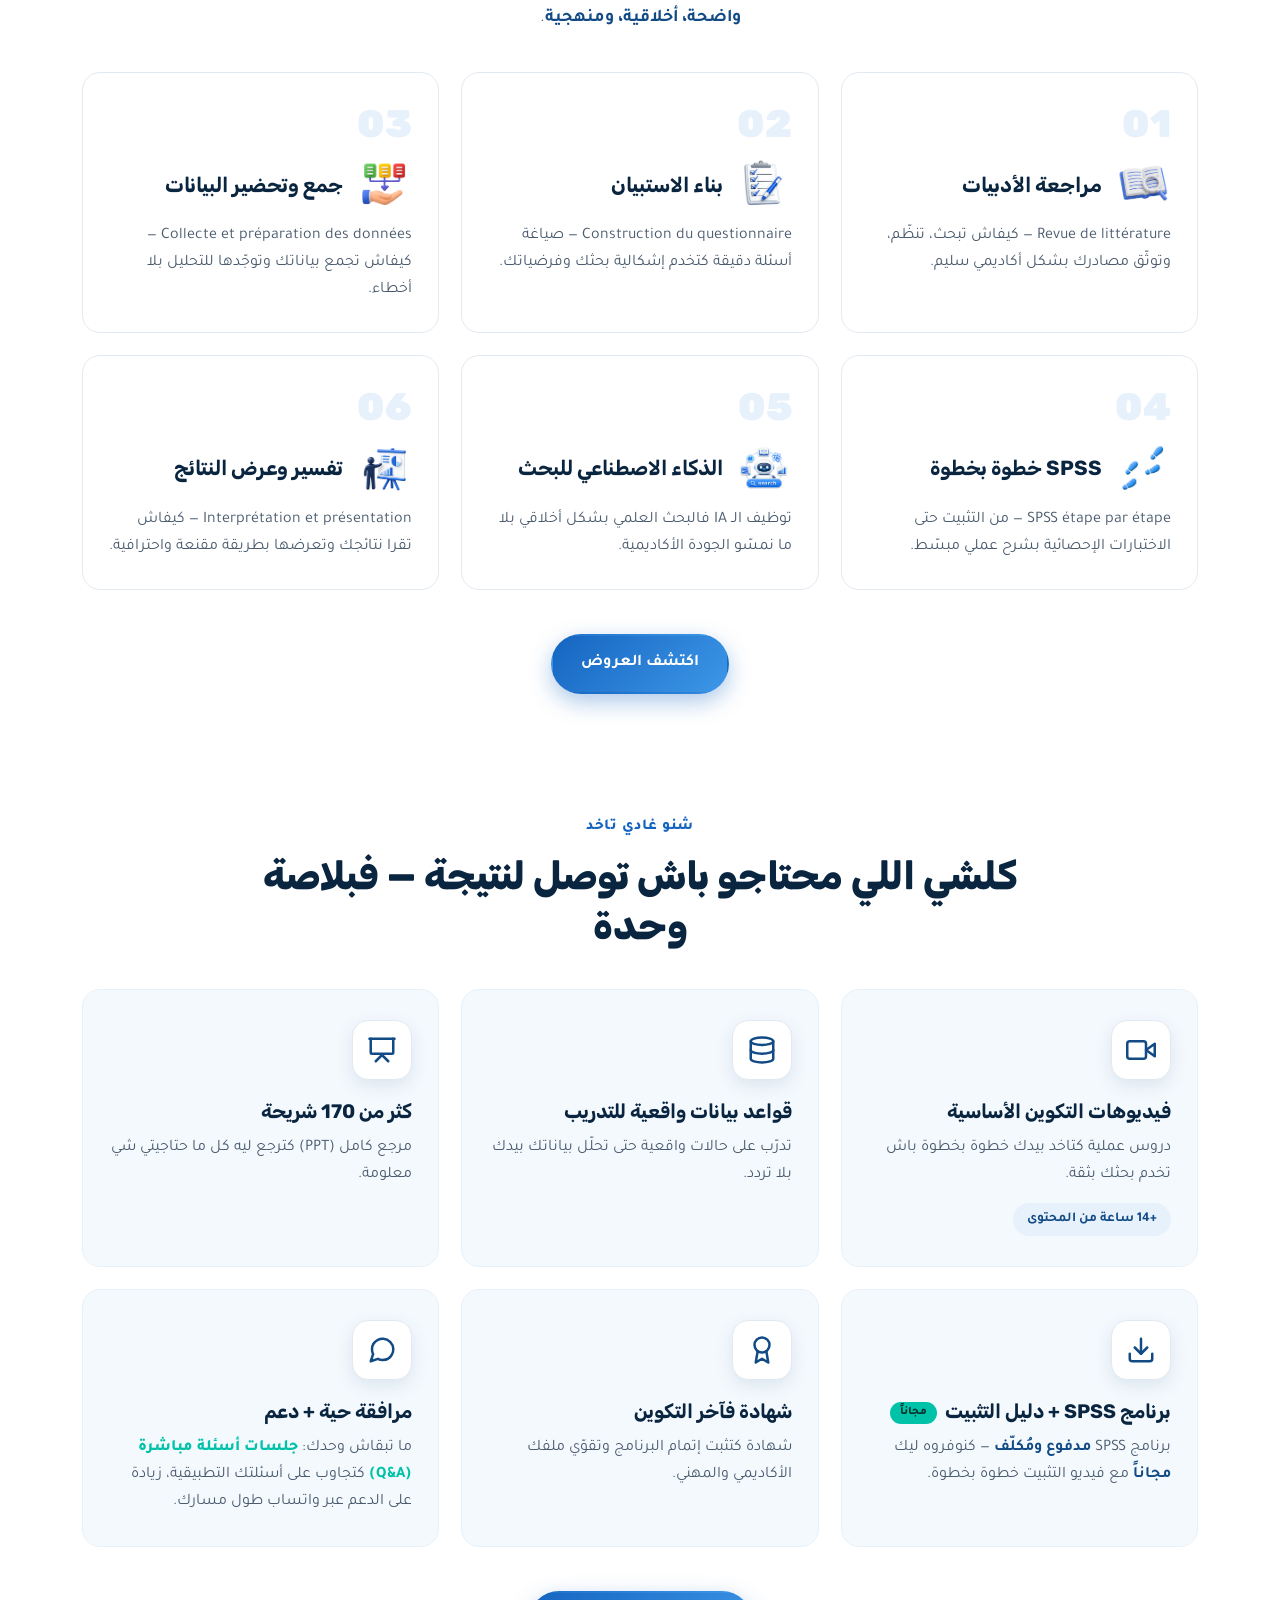
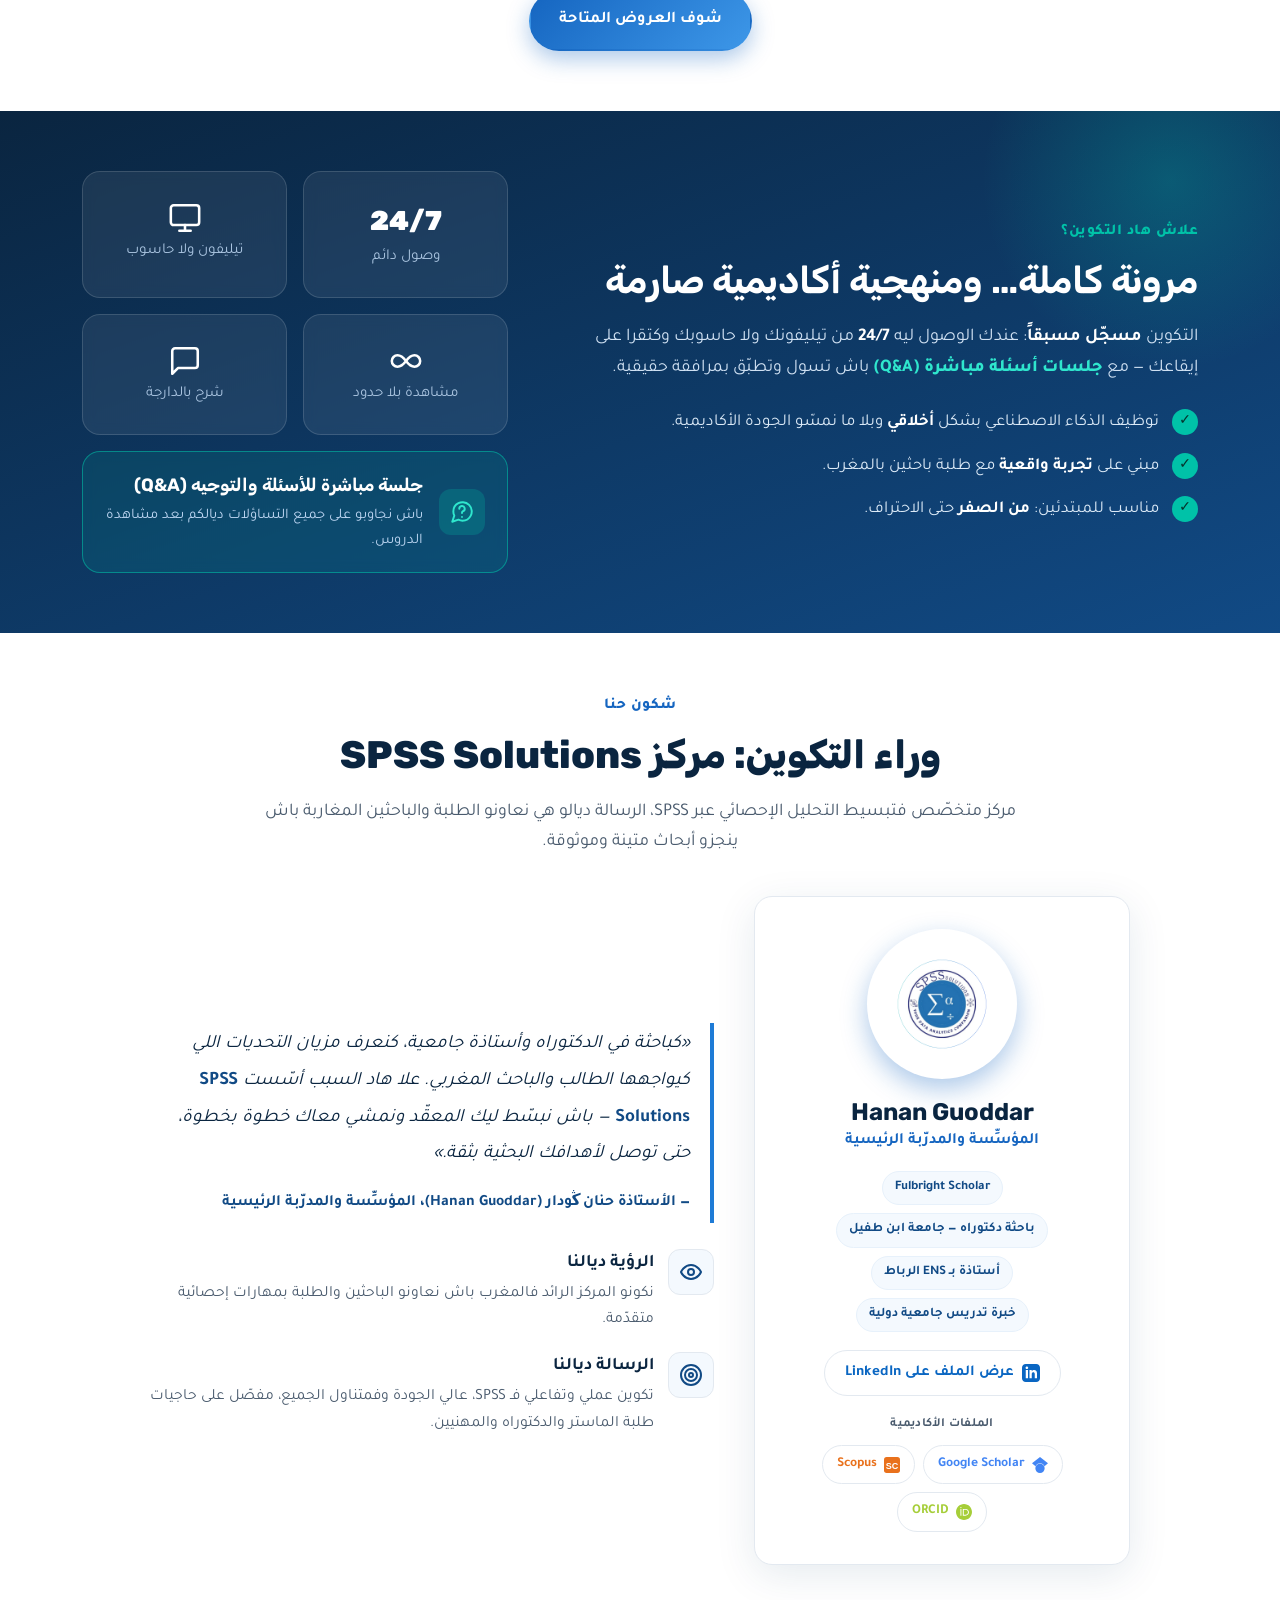
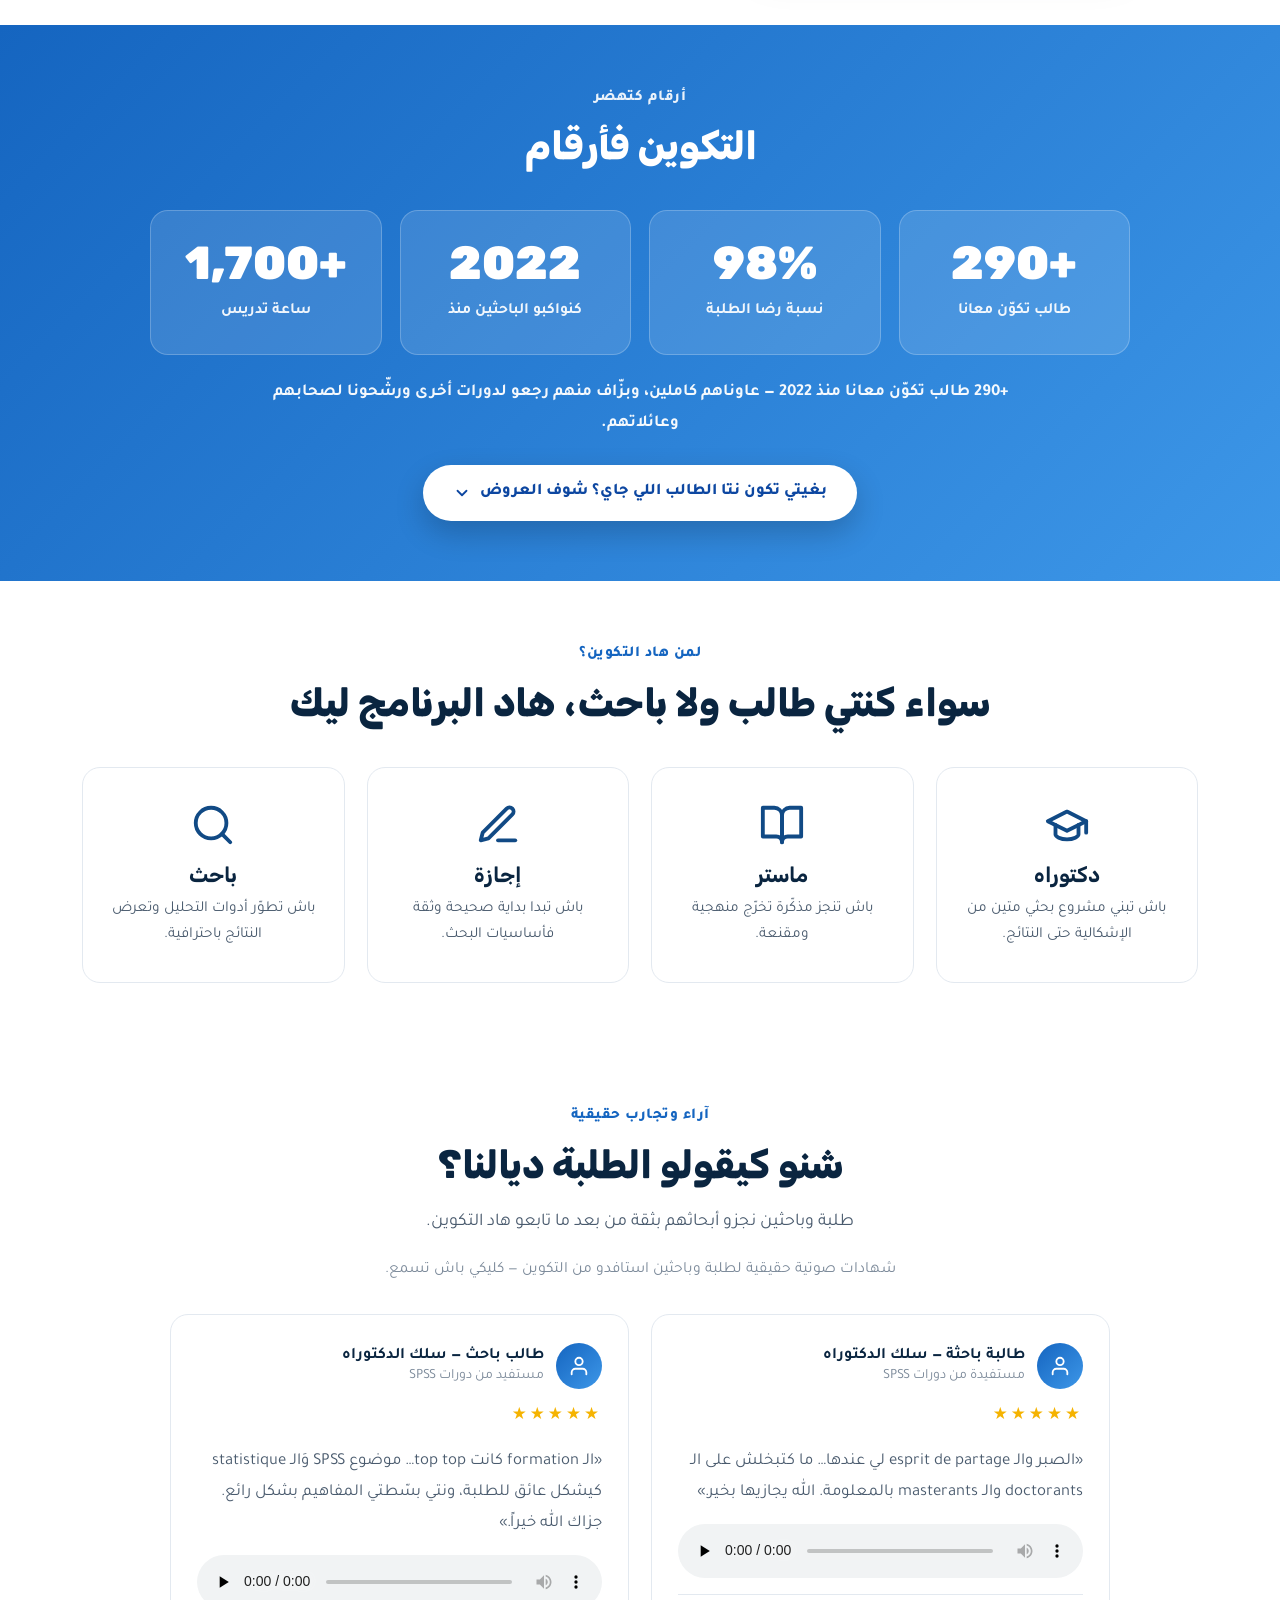
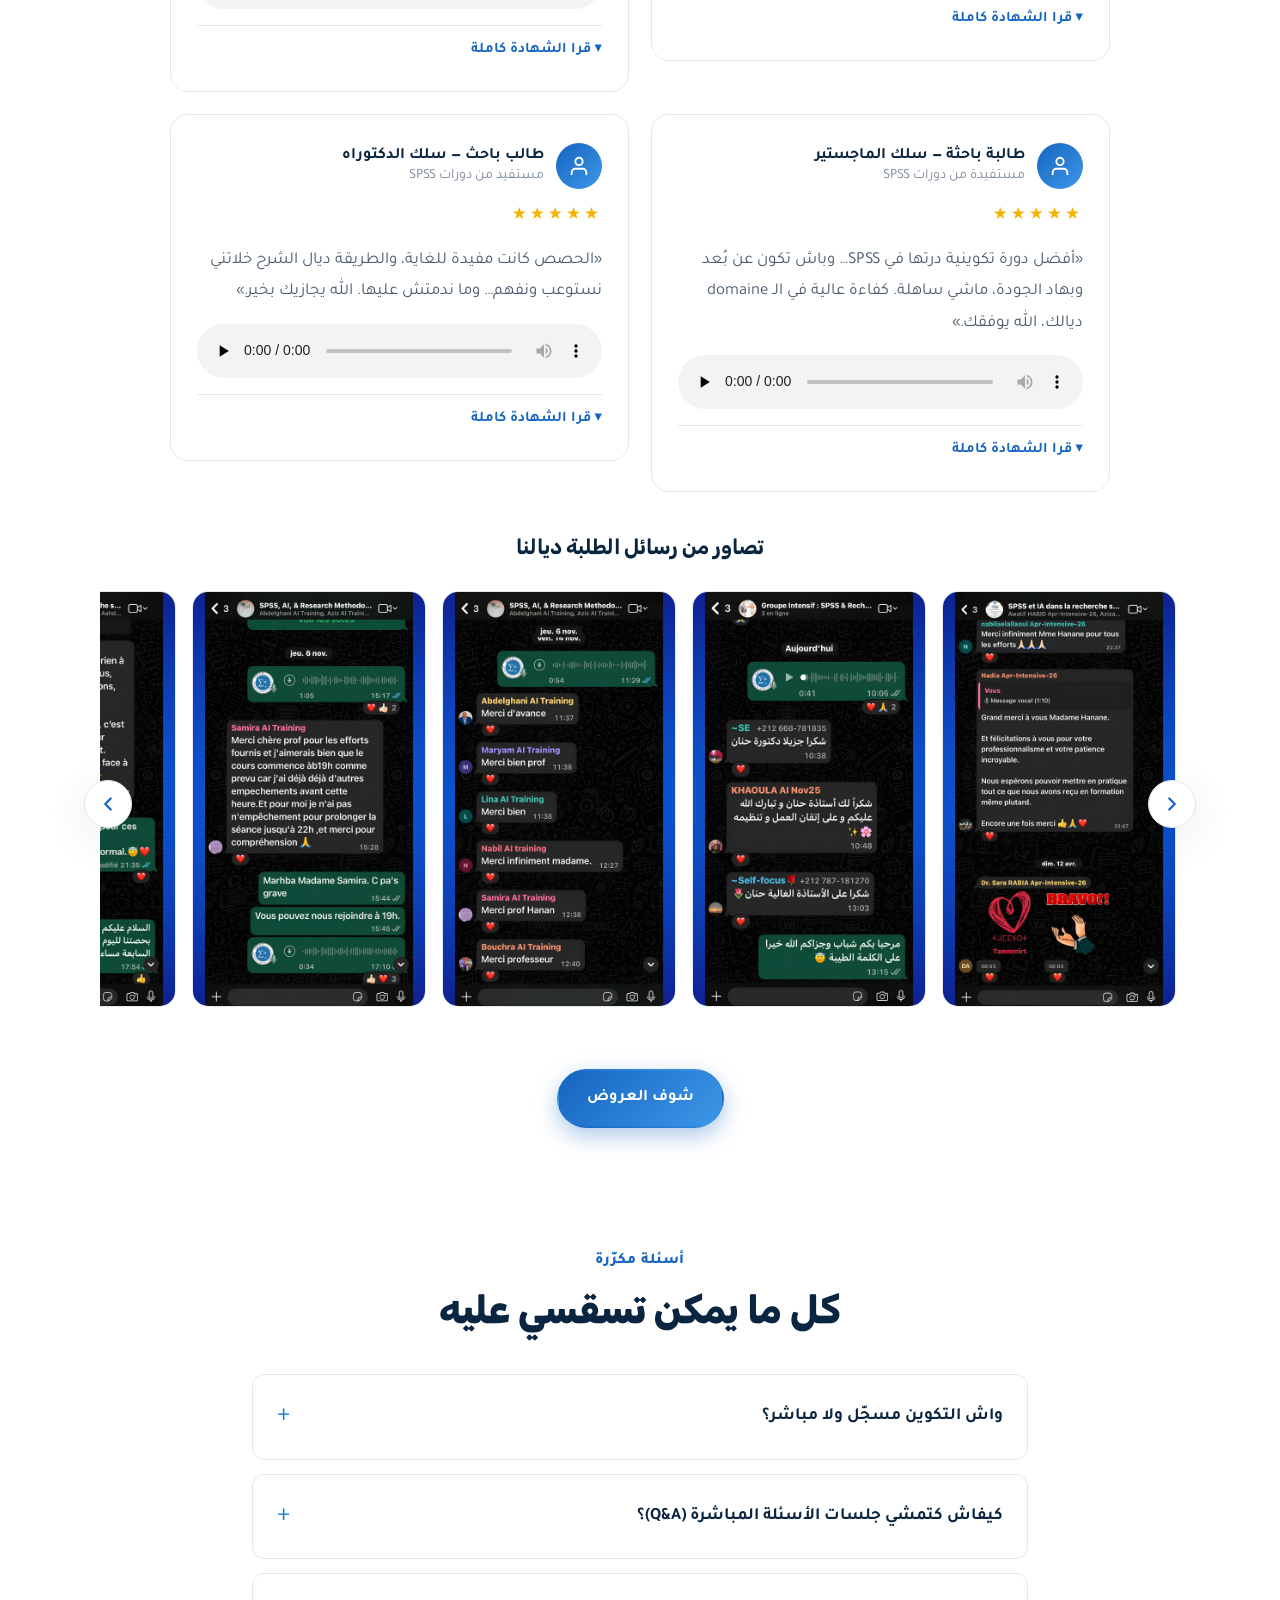
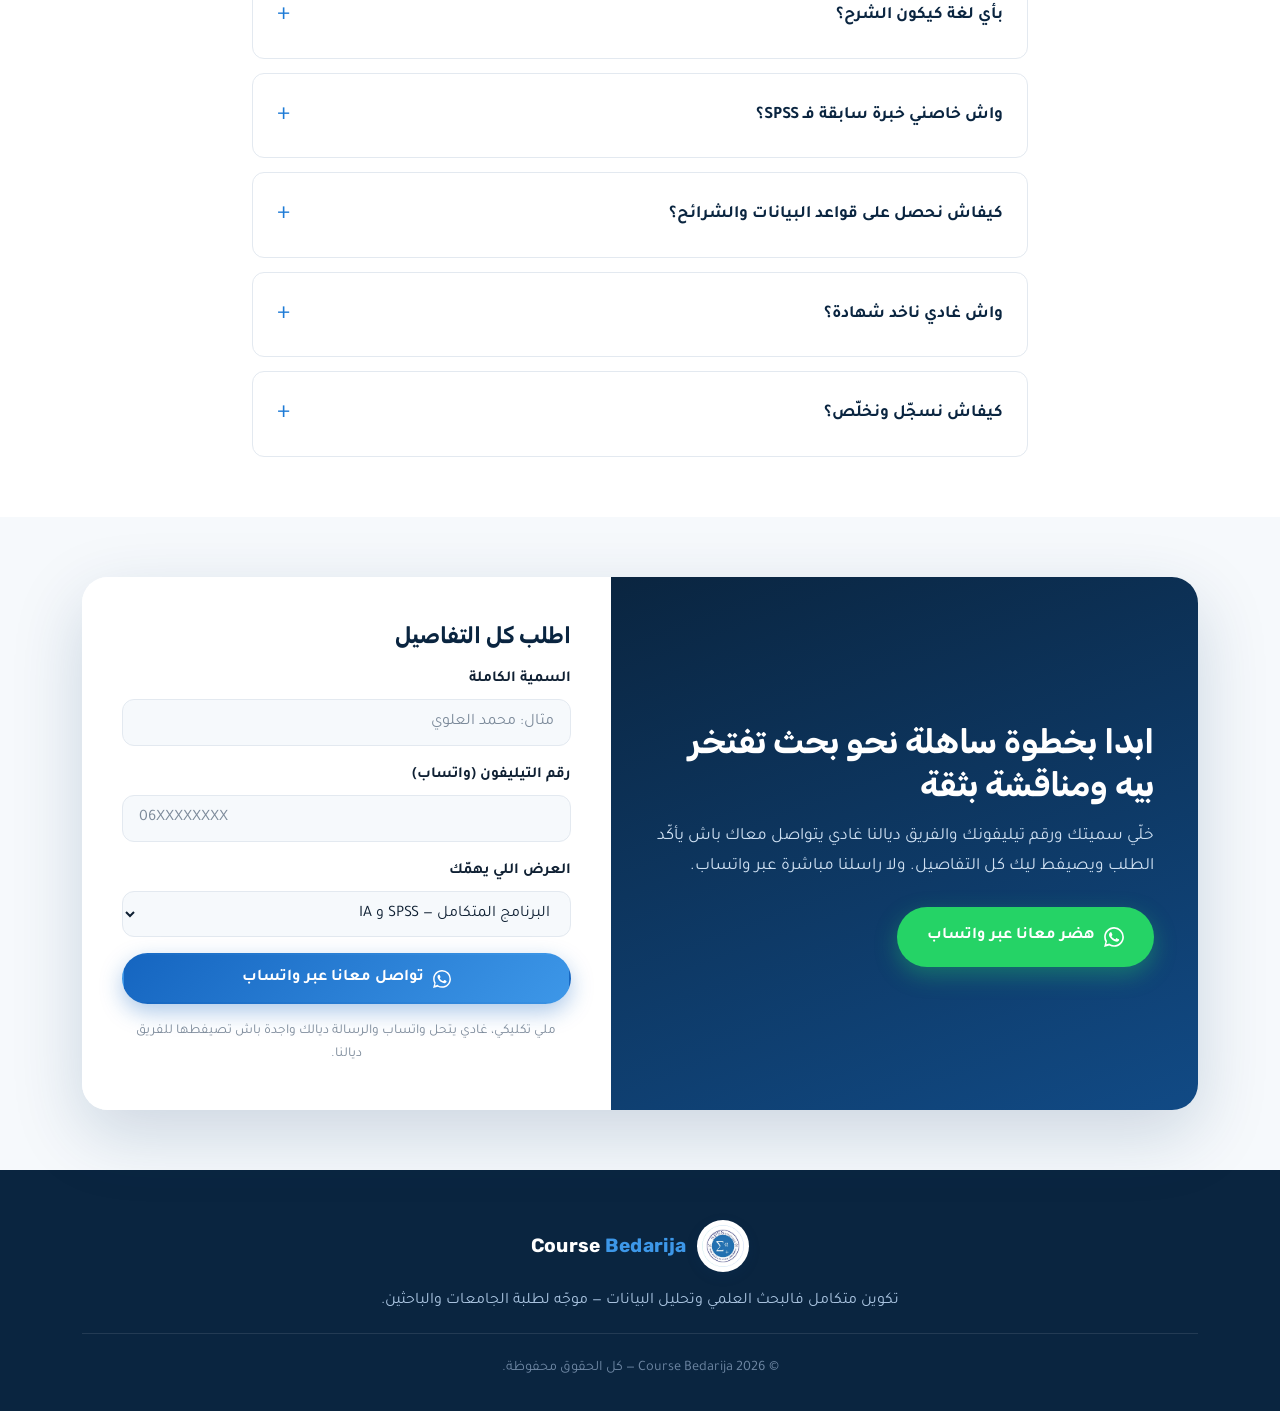
==== commit 06c9d096: "Hero: add floating SPSS/stats terms layer for visual life" ====
--- a/index.html
+++ b/index.html
@@ -106,6 +106,21 @@
   <!-- ============ HERO ============ -->
   <section class="hero" id="hero">
     <div class="hero-bg" aria-hidden="true"></div>
+    <div class="hero-float" aria-hidden="true">
+      <span class="hf hf-b f1">SPSS</span>
+      <span class="hf hf-t f2">&#967;&sup2;</span>
+      <span class="hf hf-b f3">t-test</span>
+      <span class="hf hf-t f4">p &lt; 0.05</span>
+      <span class="hf hf-b f5">IA</span>
+      <span class="hf hf-t f6">ANOVA</span>
+      <span class="hf hf-b f7">R&sup2;</span>
+      <span class="hf hf-t f8">&Sigma;</span>
+      <span class="hf hf-b f9">r&eacute;gression</span>
+      <span class="hf hf-t f10">Alpha de Cronbach</span>
+      <span class="hf hf-b f11">corr&eacute;lation</span>
+      <span class="hf hf-t f12">&sigma;</span>
+      <span class="hf hf-b f13">Q&amp;A</span>
+    </div>
     <div class="container hero-inner">
       <div class="hero-content reveal">
         <span class="eyebrow">عرض خاص — من 244 درهم فقط</span>
--- a/styles.css
+++ b/styles.css
@@ -998,3 +998,45 @@
     radial-gradient(80% 62% at 3% 106%, rgba(124,92,255,.24), transparent 62%),
     var(--surface);
 }
+
+
+/* ============ Hero floating SPSS / stats layer ============ */
+.hero-float { position: absolute; inset: 0; z-index: 0; overflow: hidden; pointer-events: none; }
+.hf {
+  position: absolute; font-family: 'Rubik', system-ui, sans-serif; font-weight: 800;
+  white-space: nowrap; opacity: .13; letter-spacing: .5px;
+  animation: hfFloat 15s ease-in-out infinite; will-change: transform;
+}
+.hf-b { color: #2b7fd0; }
+.hf-t { color: #00b89e; }
+[data-theme="dark"] .hf { opacity: .16; }
+[data-theme="dark"] .hf-b { color: #5aa6ee; }
+[data-theme="dark"] .hf-t { color: #2fe0c8; }
+
+@keyframes hfFloat {
+  0%, 100% { transform: translateY(0) rotate(var(--r, 0deg)); }
+  50% { transform: translateY(-22px) rotate(var(--r, 0deg)); }
+}
+
+.f1  { top: 13%; left: 5%;  font-size: 2.3rem; --r: -8deg; animation-duration: 15s; }
+.f2  { top: 27%; left: 38%; font-size: 1.5rem; animation-duration: 12s; animation-delay: -3s; }
+.f3  { top: 70%; left: 9%;  font-size: 1.35rem; --r: 5deg; animation-duration: 16s; animation-delay: -6s; }
+.f4  { top: 83%; left: 42%; font-size: 1.55rem; animation-duration: 13s; animation-delay: -2s; }
+.f5  { top: 8%;  left: 58%; font-size: 1.9rem; --r: 6deg; animation-duration: 14s; animation-delay: -5s; }
+.f6  { top: 42%; left: 2%;  font-size: 1.35rem; animation-duration: 17s; animation-delay: -8s; }
+.f7  { top: 56%; left: 49%; font-size: 1.7rem; --r: -6deg; animation-duration: 12s; animation-delay: -4s; }
+.f8  { top: 17%; left: 86%; font-size: 2.1rem; animation-duration: 15s; animation-delay: -7s; }
+.f9  { top: 88%; left: 78%; font-size: 1.25rem; animation-duration: 16s; animation-delay: -1s; }
+.f10 { top: 62%; left: 84%; font-size: 1.15rem; --r: 4deg; animation-duration: 14s; animation-delay: -9s; }
+.f11 { top: 35%; left: 68%; font-size: 1.3rem; animation-duration: 13s; animation-delay: -3.5s; }
+.f12 { top: 49%; left: 28%; font-size: 1.8rem; animation-duration: 18s; animation-delay: -6s; }
+.f13 { top: 5%;  left: 24%; font-size: 1.45rem; --r: -5deg; animation-duration: 15s; animation-delay: -2.5s; }
+
+@media (max-width: 768px) {
+  .hf { opacity: .1; }
+  [data-theme="dark"] .hf { opacity: .13; }
+  .f6, .f9, .f10, .f11, .f7 { display: none; }
+}
+@media (prefers-reduced-motion: reduce) {
+  .hf { animation: none; }
+}
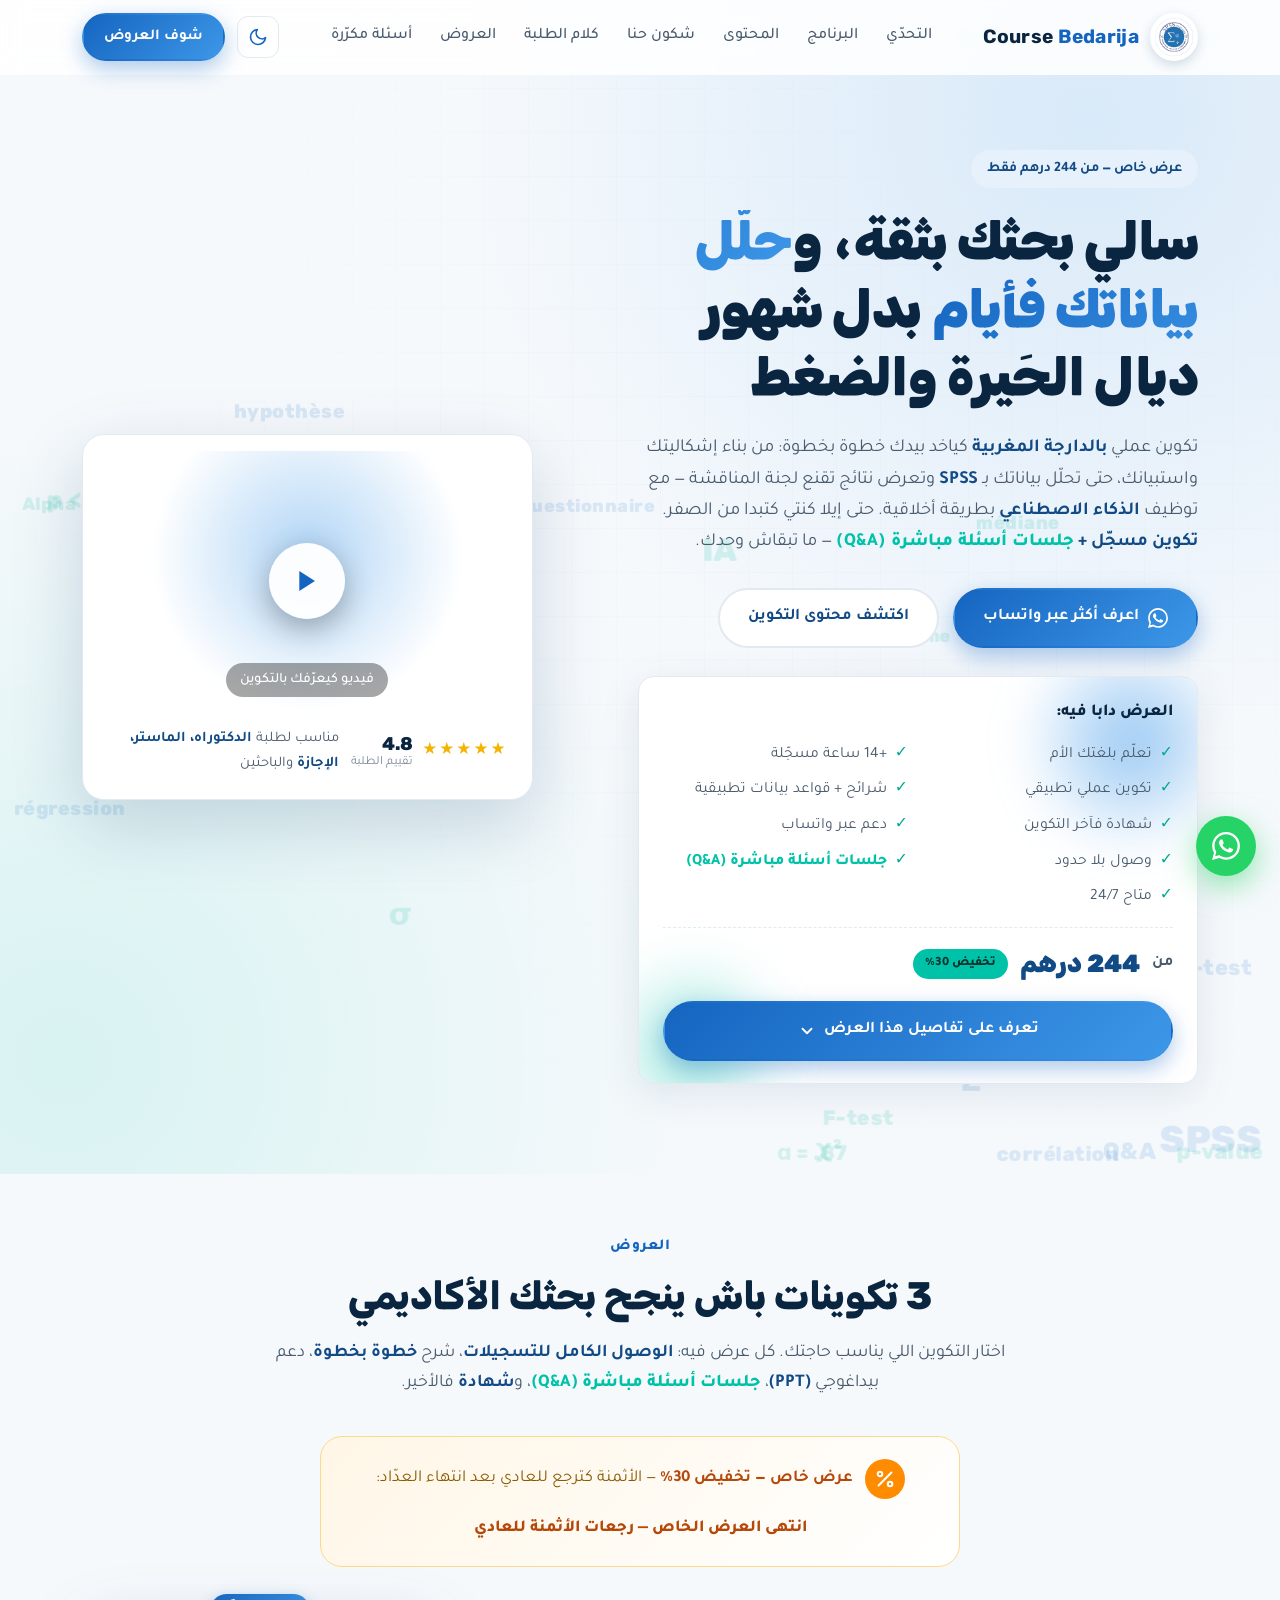
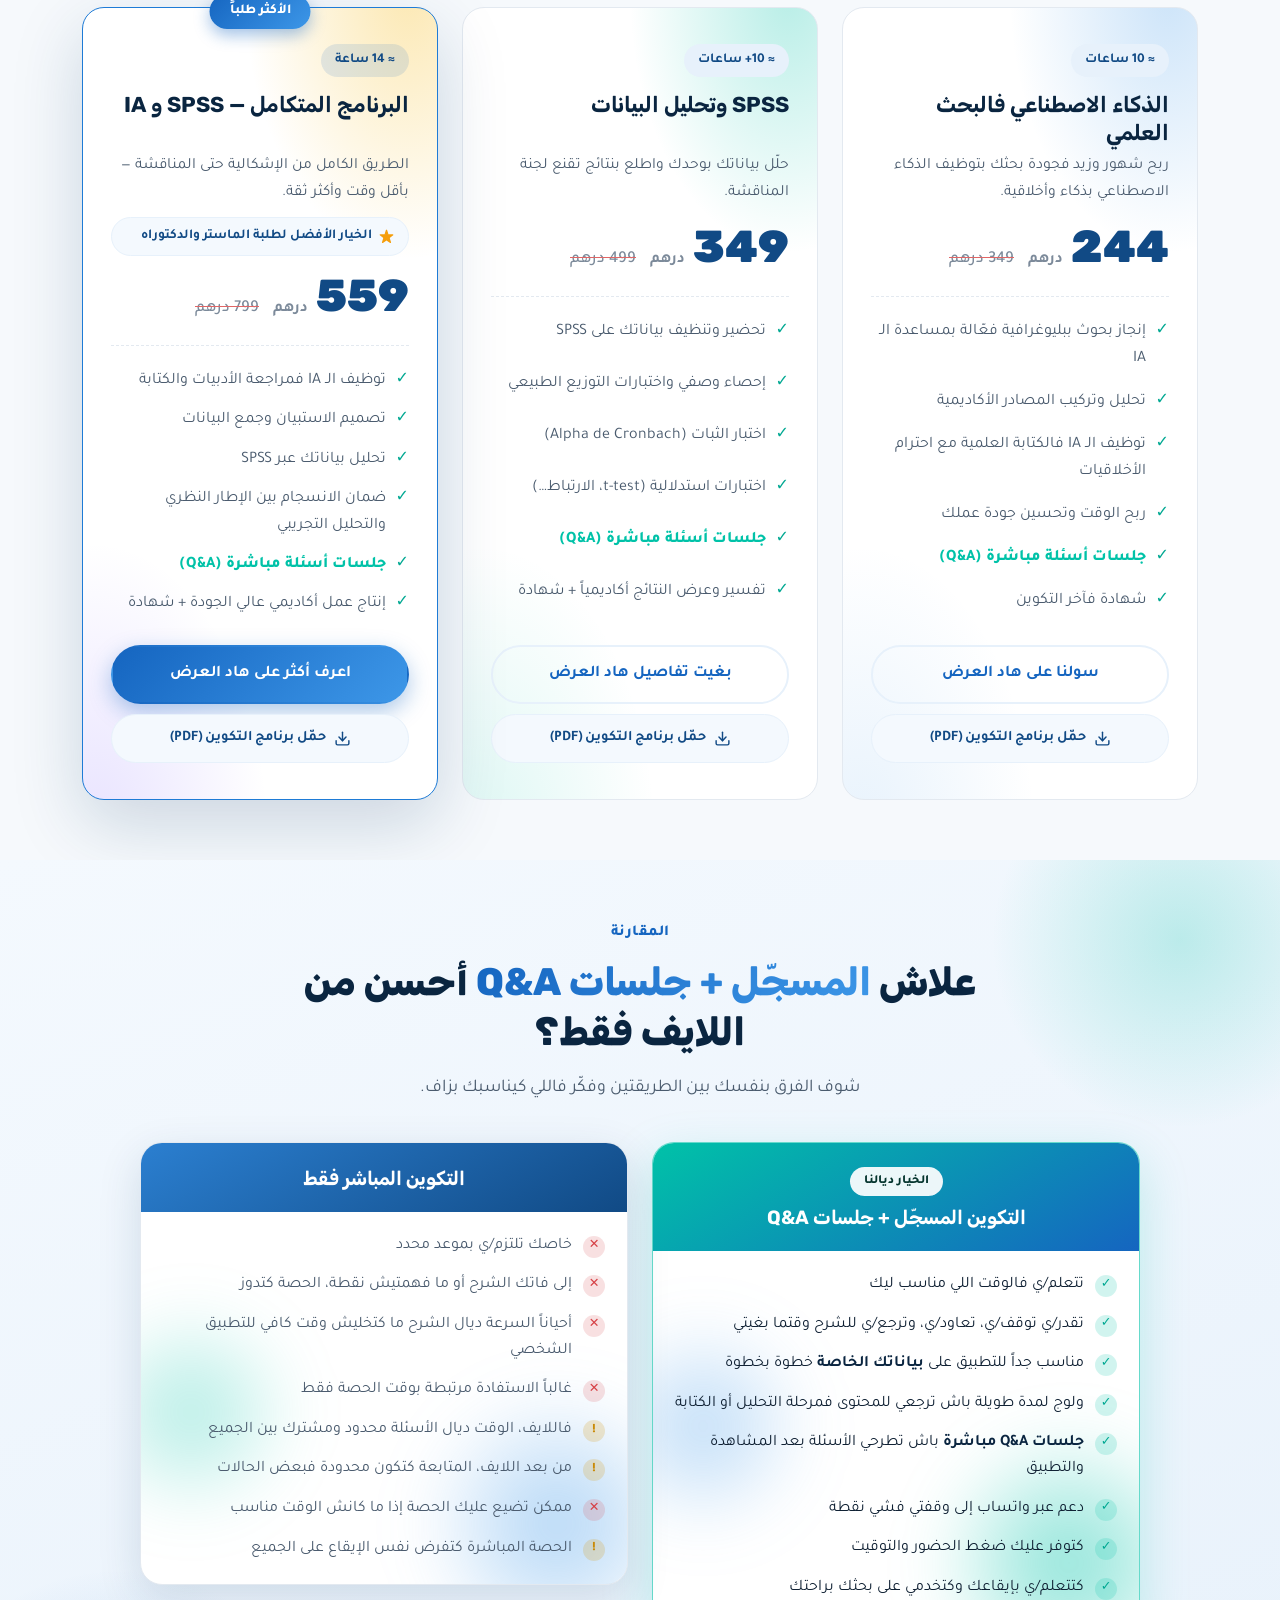
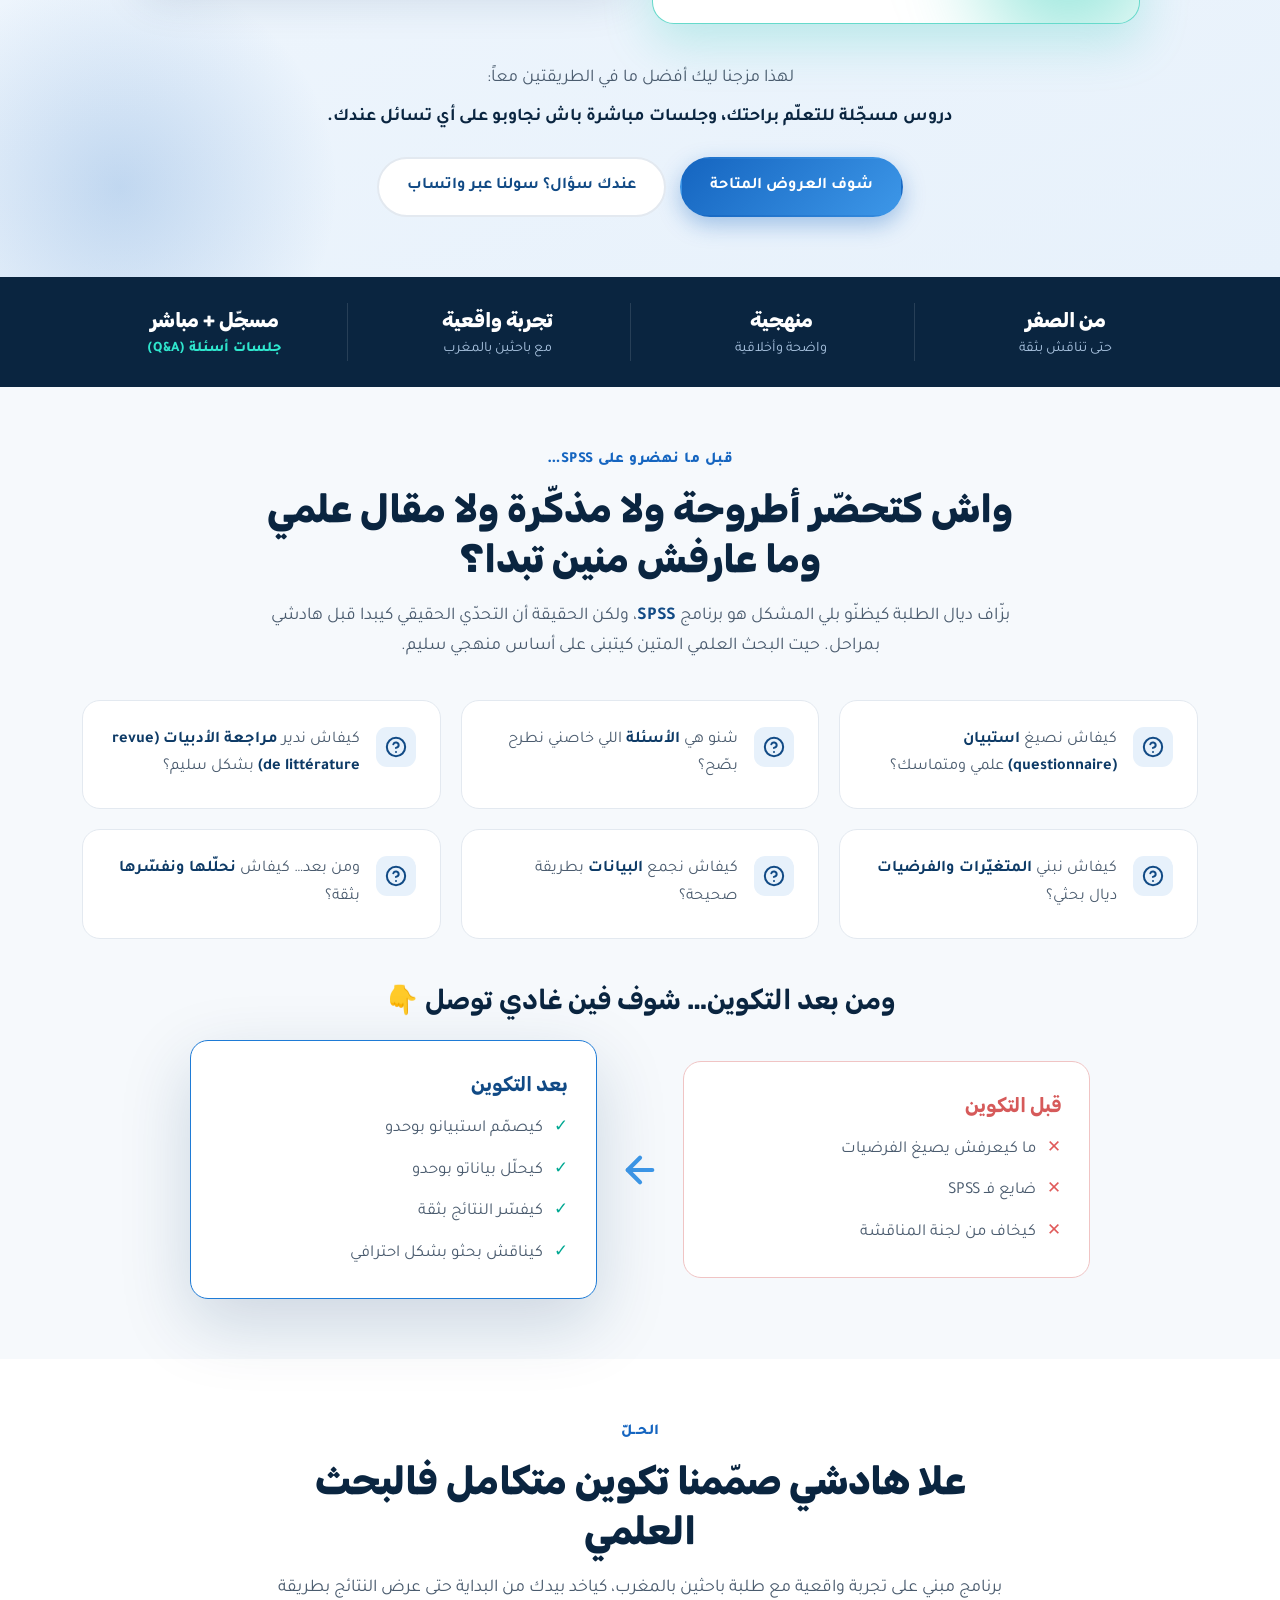
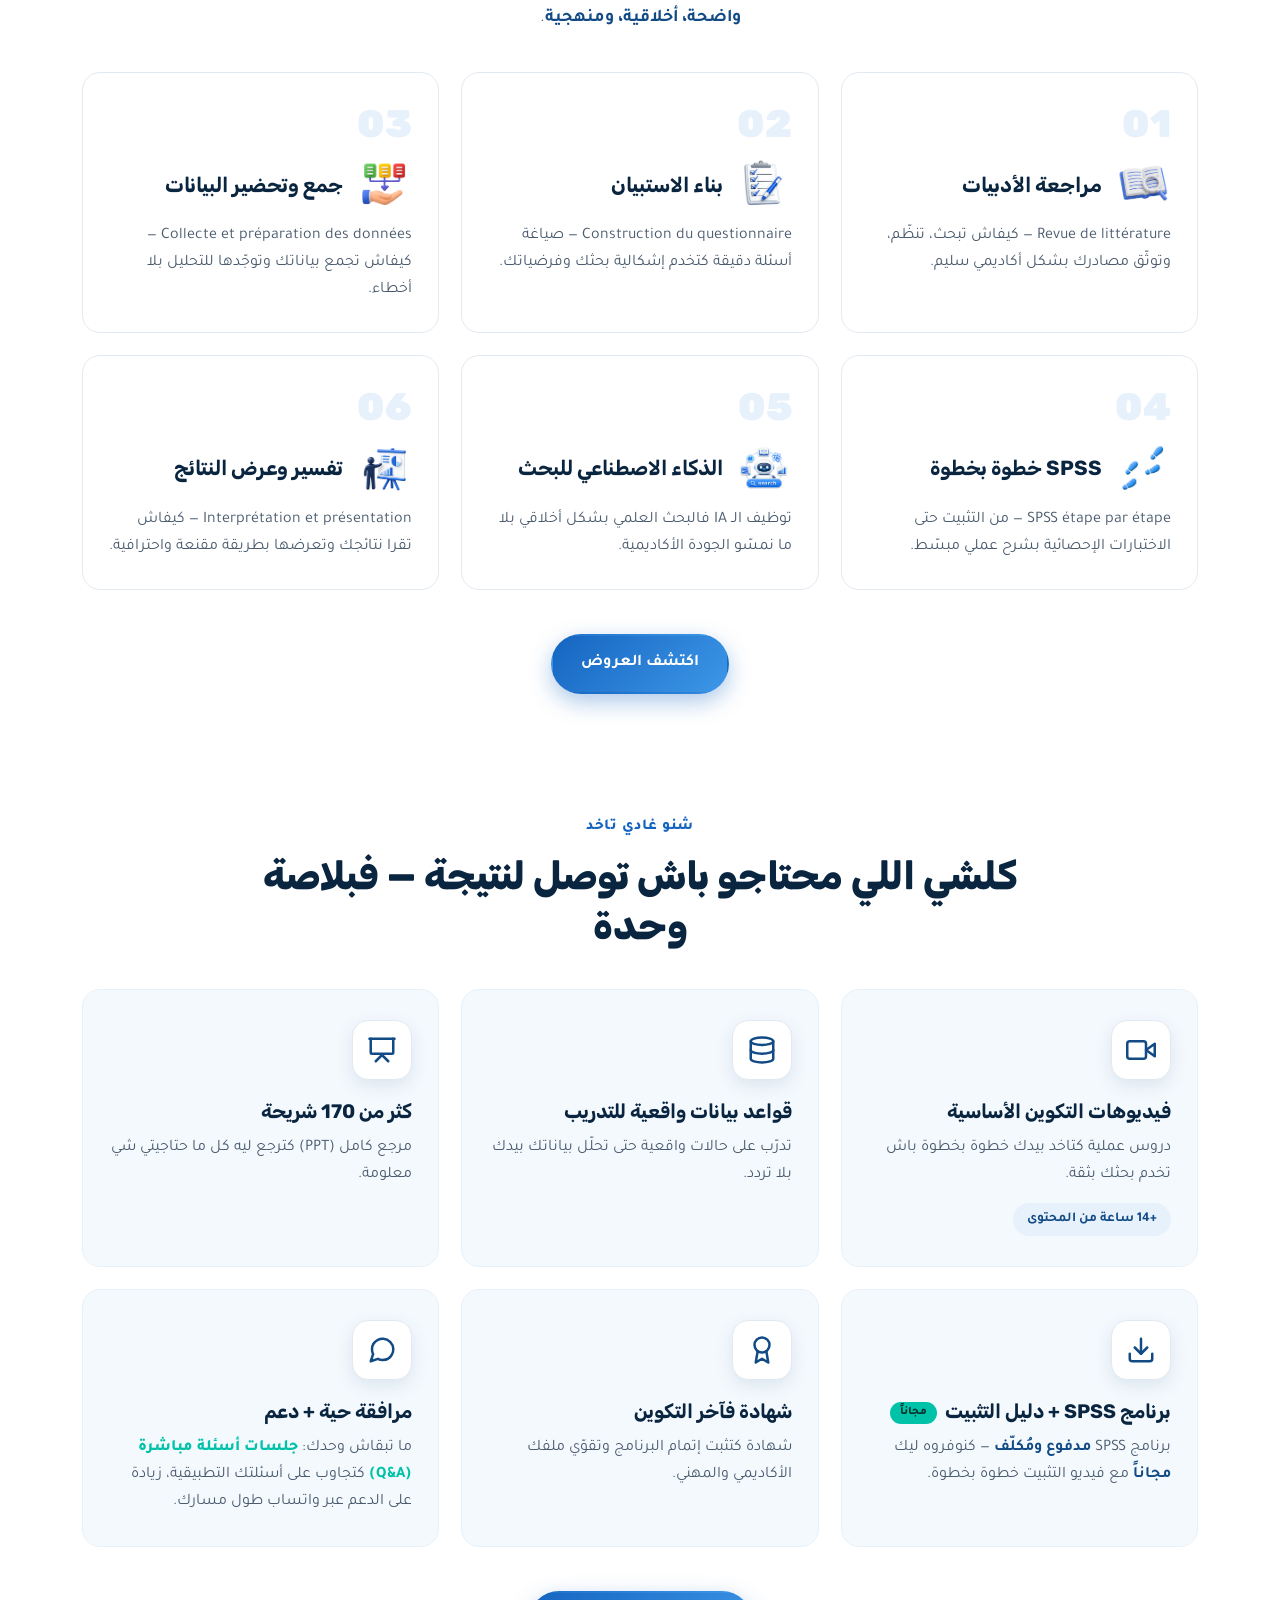
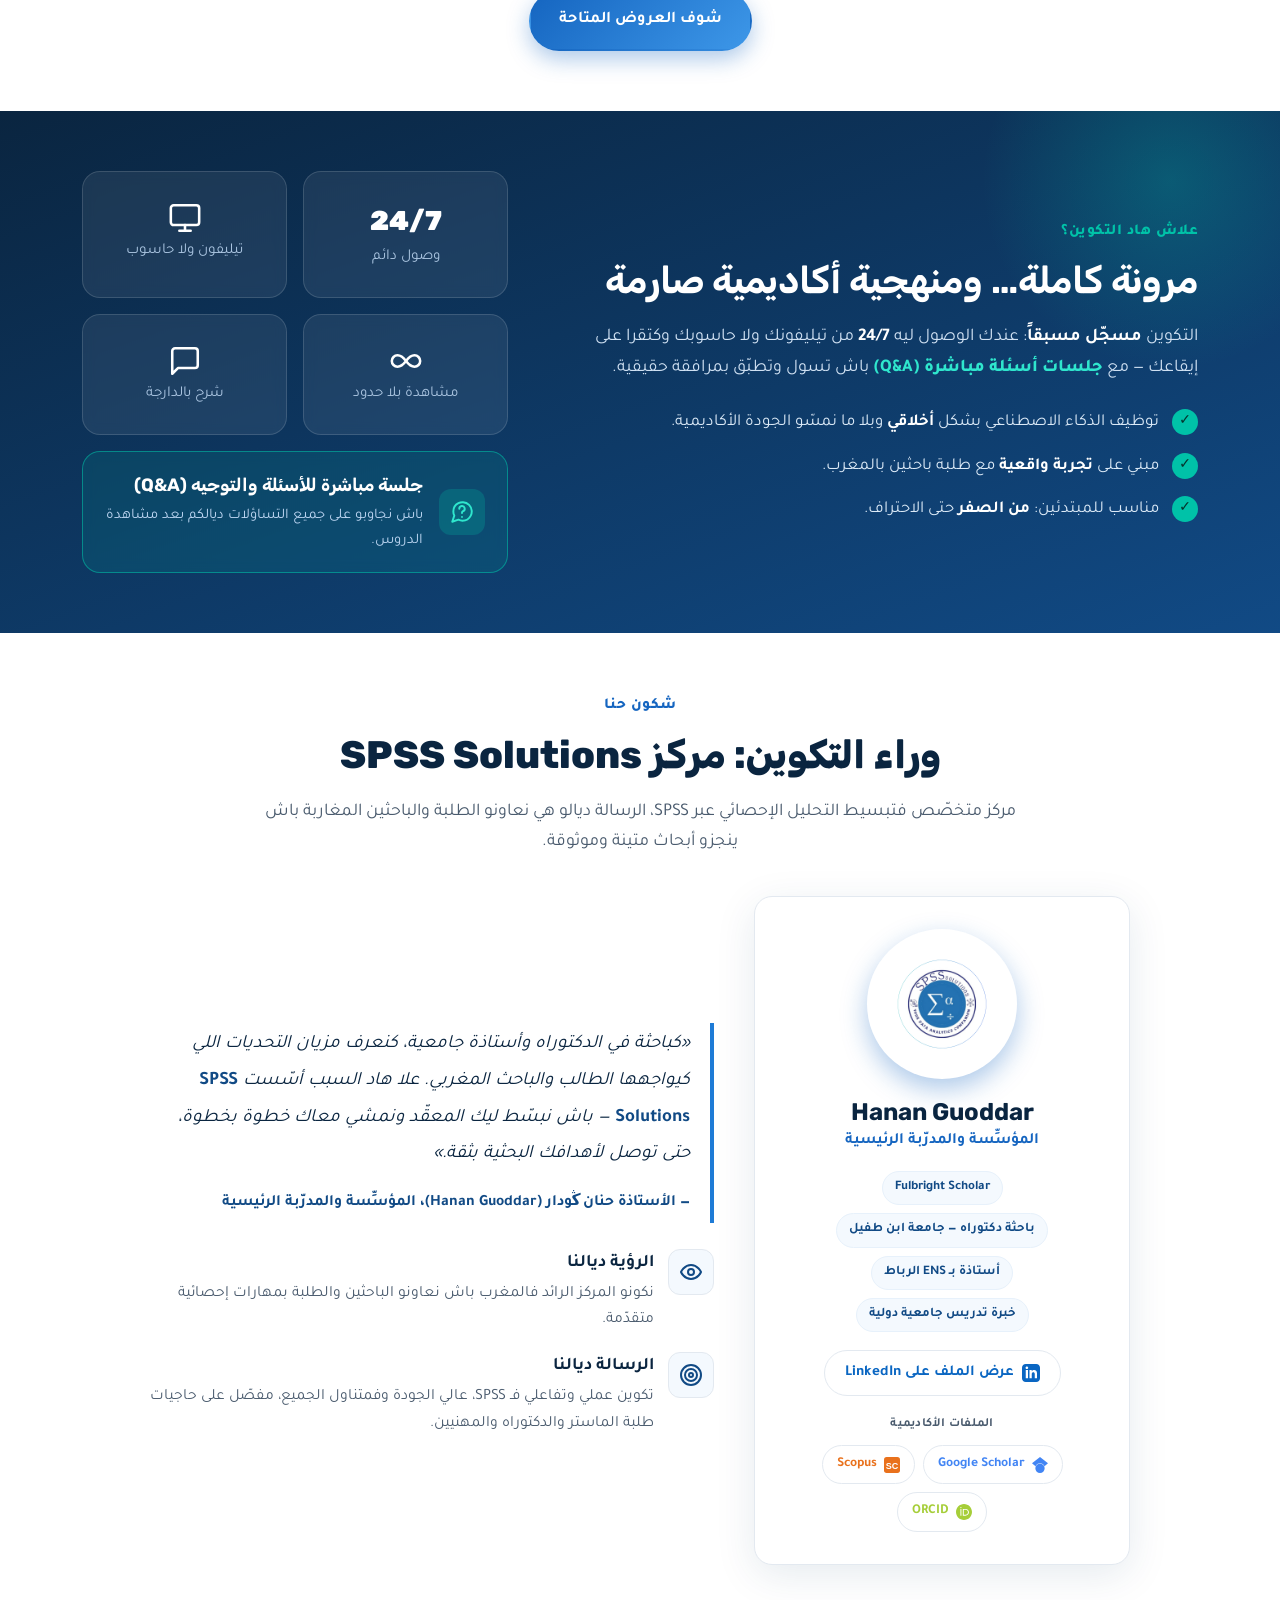
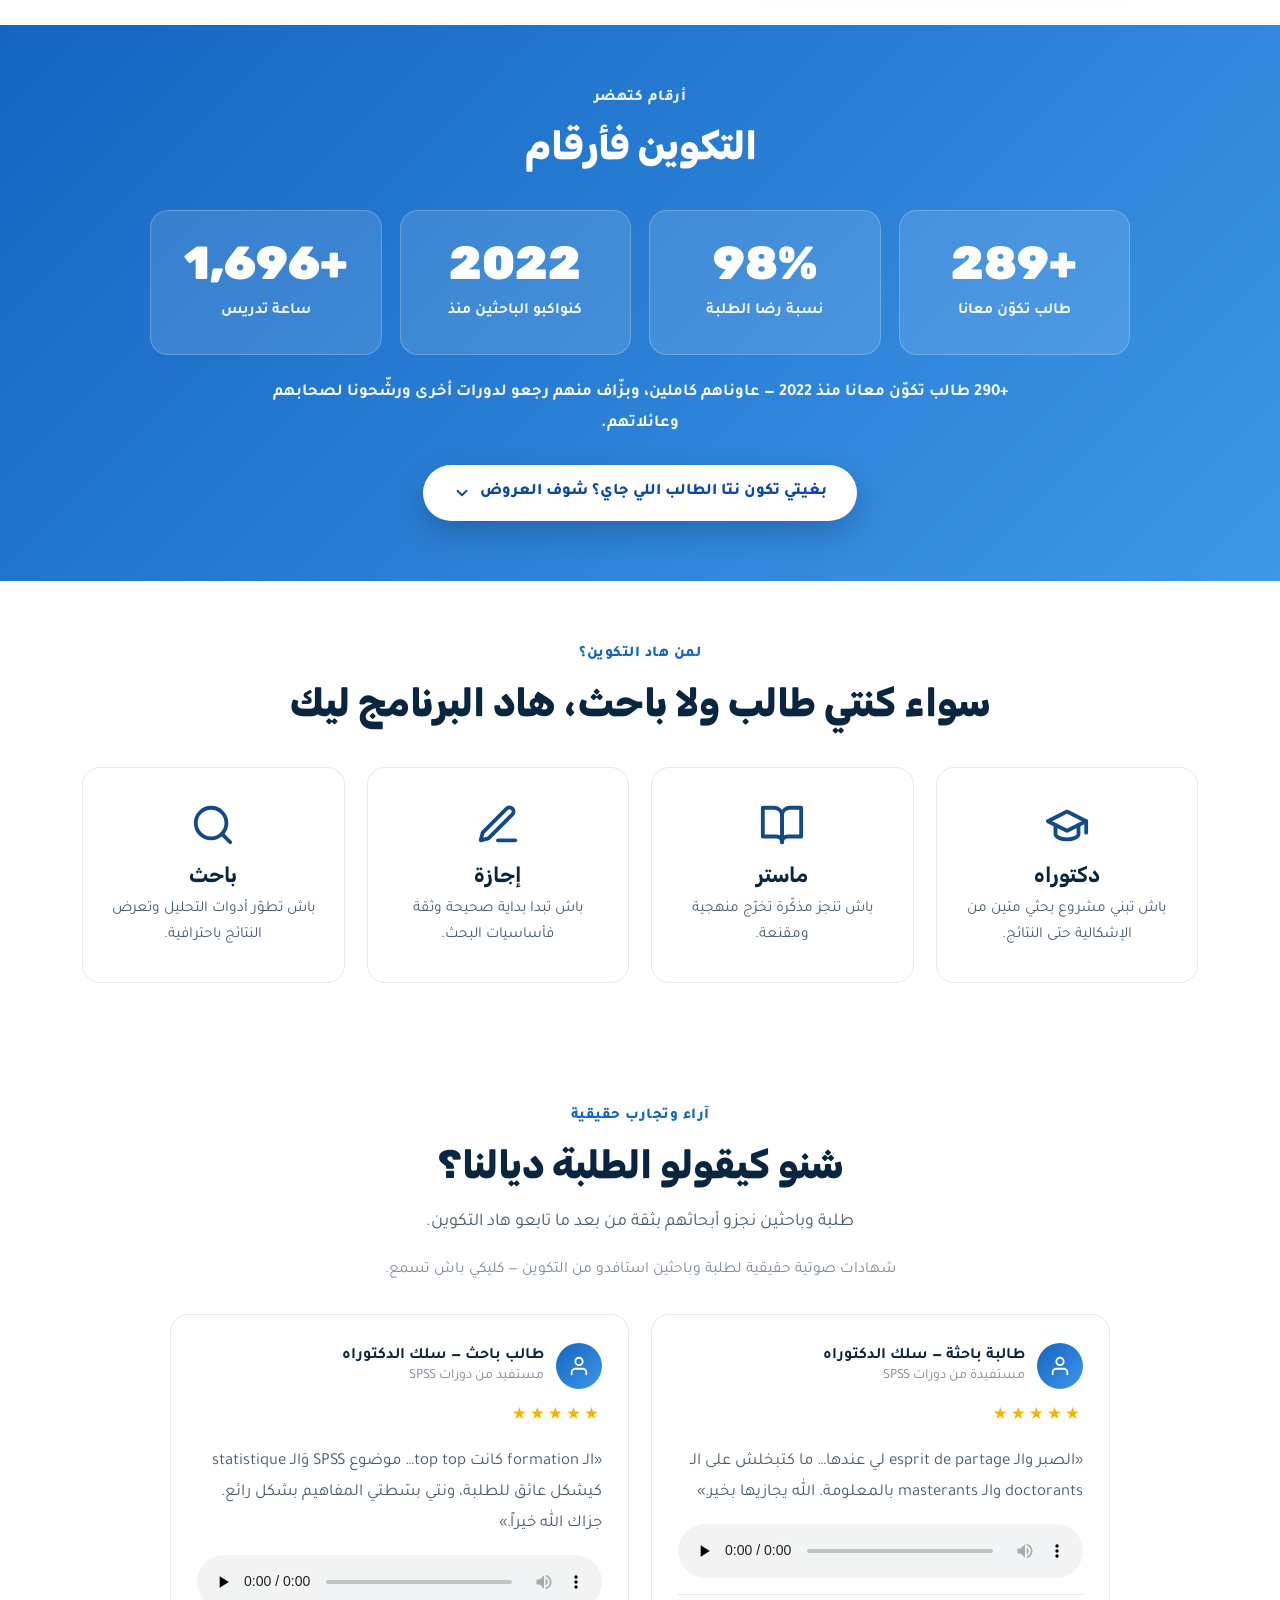
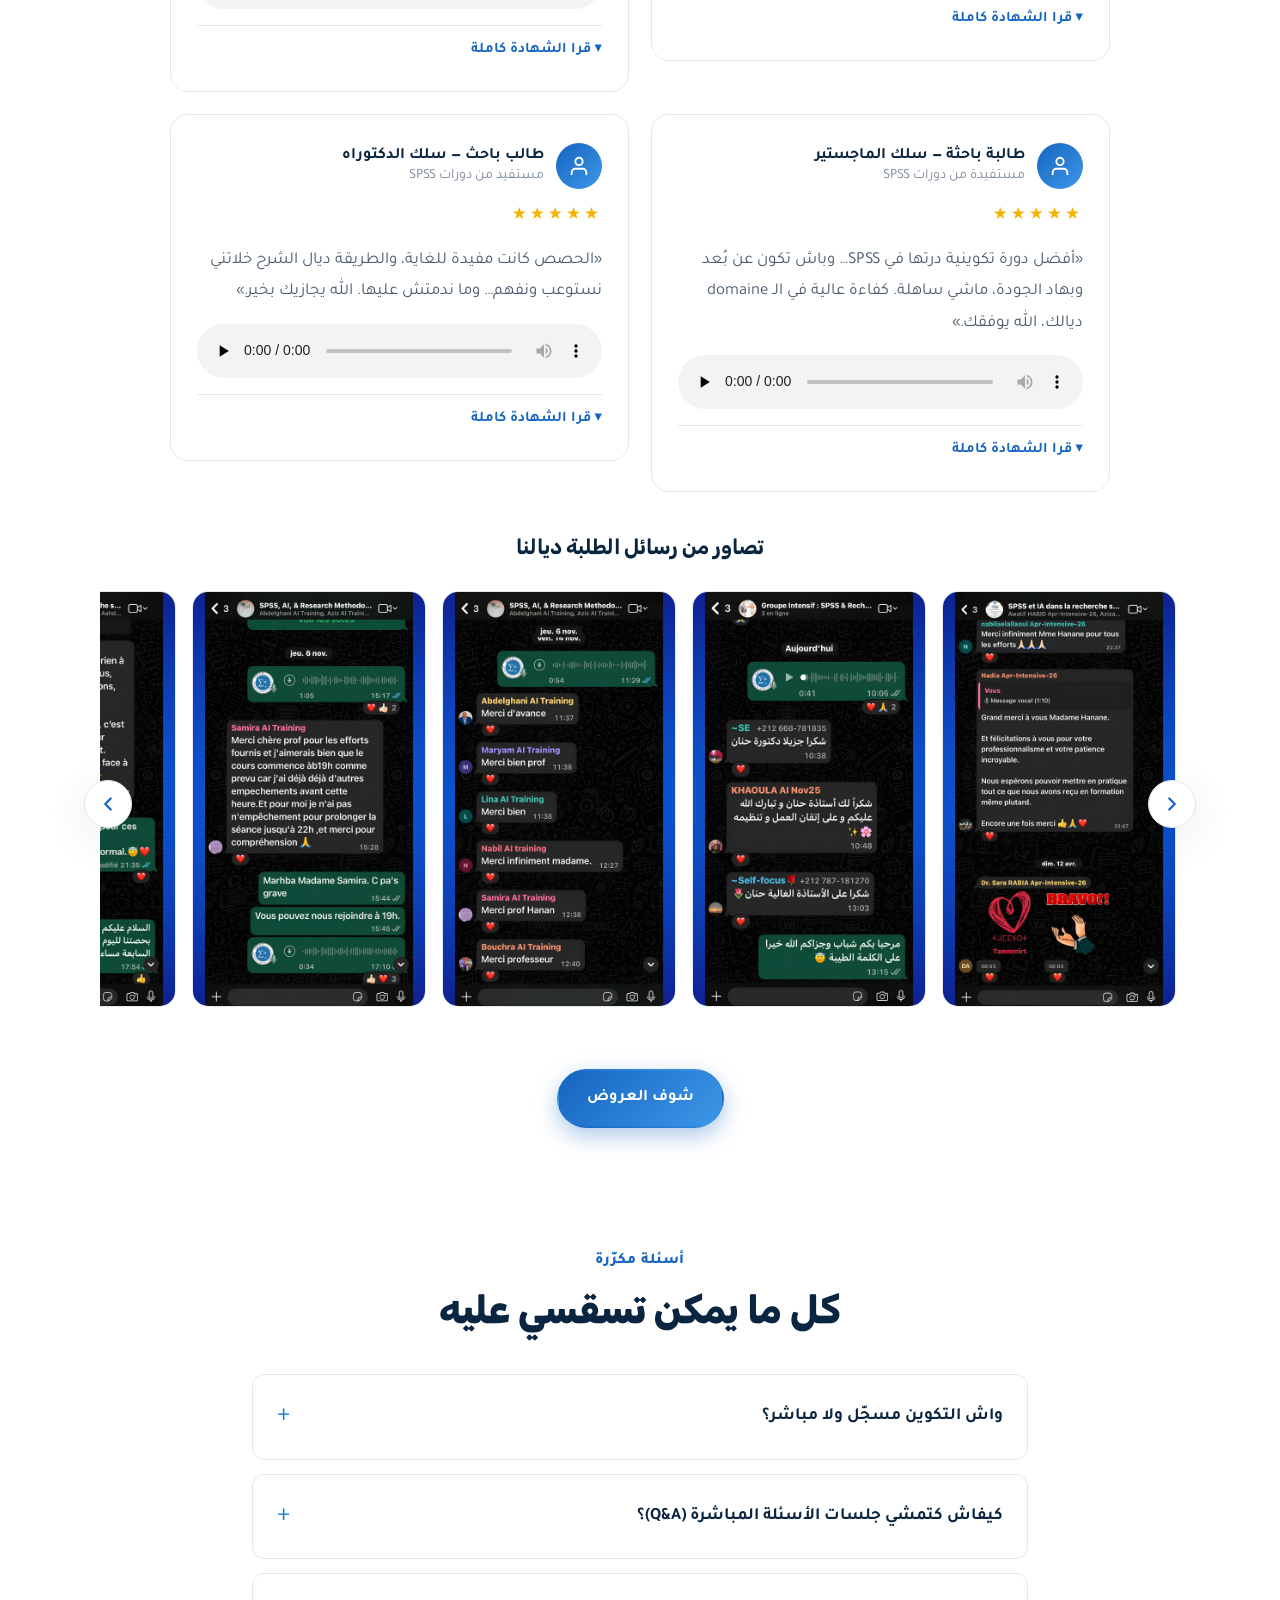
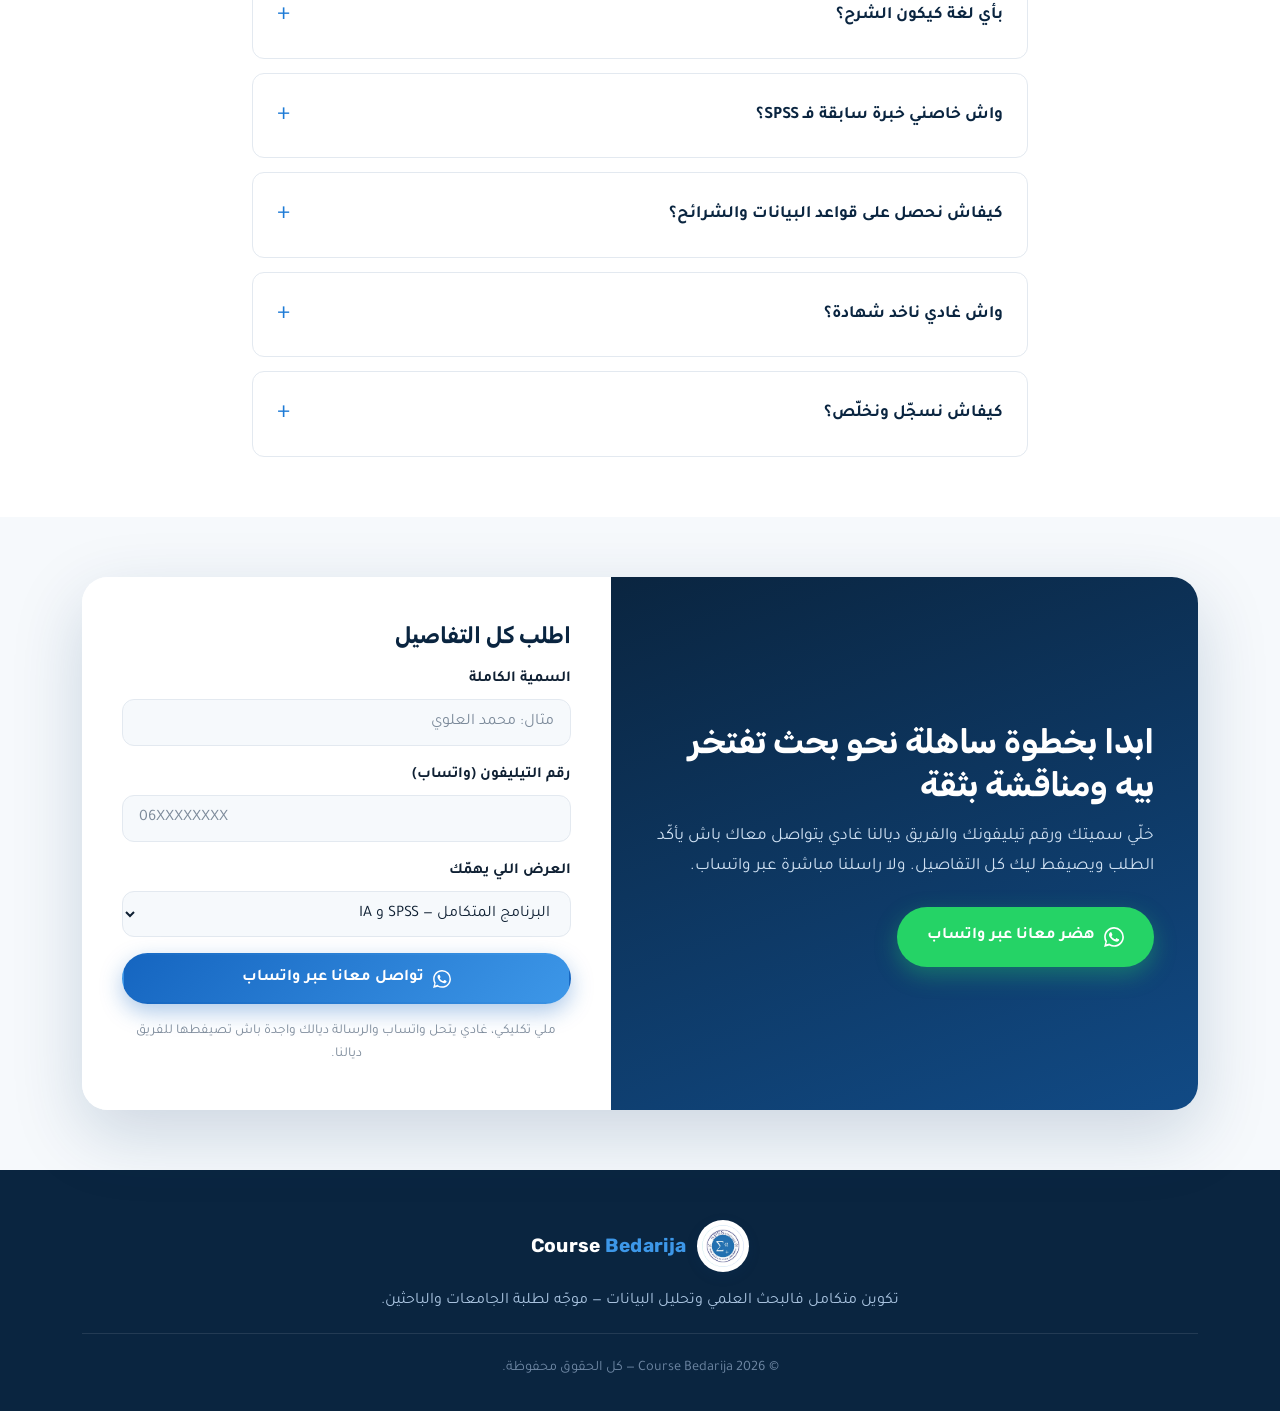
==== commit 384befdc: "Hero: interactive roaming floating elements (mouse repel on desktop, tilt+scroll on mobile)" ====
--- a/index.html
+++ b/index.html
@@ -106,21 +106,7 @@
   <!-- ============ HERO ============ -->
   <section class="hero" id="hero">
     <div class="hero-bg" aria-hidden="true"></div>
-    <div class="hero-float" aria-hidden="true">
-      <span class="hf hf-b f1">SPSS</span>
-      <span class="hf hf-t f2">&#967;&sup2;</span>
-      <span class="hf hf-b f3">t-test</span>
-      <span class="hf hf-t f4">p &lt; 0.05</span>
-      <span class="hf hf-b f5">IA</span>
-      <span class="hf hf-t f6">ANOVA</span>
-      <span class="hf hf-b f7">R&sup2;</span>
-      <span class="hf hf-t f8">&Sigma;</span>
-      <span class="hf hf-b f9">r&eacute;gression</span>
-      <span class="hf hf-t f10">Alpha de Cronbach</span>
-      <span class="hf hf-b f11">corr&eacute;lation</span>
-      <span class="hf hf-t f12">&sigma;</span>
-      <span class="hf hf-b f13">Q&amp;A</span>
-    </div>
+    <div class="hero-float" id="heroFloat" aria-hidden="true"></div>
     <div class="container hero-inner">
       <div class="hero-content reveal">
         <span class="eyebrow">عرض خاص — من 244 درهم فقط</span>
--- a/styles.css
+++ b/styles.css
@@ -1000,43 +1000,18 @@
 }
 
 
-/* ============ Hero floating SPSS / stats layer ============ */
+/* ============ Hero floating SPSS / stats layer (interactive) ============ */
 .hero-float { position: absolute; inset: 0; z-index: 0; overflow: hidden; pointer-events: none; }
 .hf {
-  position: absolute; font-family: 'Rubik', system-ui, sans-serif; font-weight: 800;
-  white-space: nowrap; opacity: .13; letter-spacing: .5px;
-  animation: hfFloat 15s ease-in-out infinite; will-change: transform;
+  position: absolute; top: 0; left: 0; font-family: 'Rubik', system-ui, sans-serif; font-weight: 800;
+  white-space: nowrap; opacity: .15; letter-spacing: .5px; will-change: transform;
 }
 .hf-b { color: #2b7fd0; }
 .hf-t { color: #00b89e; }
-[data-theme="dark"] .hf { opacity: .16; }
+[data-theme="dark"] .hf { opacity: .19; }
 [data-theme="dark"] .hf-b { color: #5aa6ee; }
 [data-theme="dark"] .hf-t { color: #2fe0c8; }
-
-@keyframes hfFloat {
-  0%, 100% { transform: translateY(0) rotate(var(--r, 0deg)); }
-  50% { transform: translateY(-22px) rotate(var(--r, 0deg)); }
-}
-
-.f1  { top: 13%; left: 5%;  font-size: 2.3rem; --r: -8deg; animation-duration: 15s; }
-.f2  { top: 27%; left: 38%; font-size: 1.5rem; animation-duration: 12s; animation-delay: -3s; }
-.f3  { top: 70%; left: 9%;  font-size: 1.35rem; --r: 5deg; animation-duration: 16s; animation-delay: -6s; }
-.f4  { top: 83%; left: 42%; font-size: 1.55rem; animation-duration: 13s; animation-delay: -2s; }
-.f5  { top: 8%;  left: 58%; font-size: 1.9rem; --r: 6deg; animation-duration: 14s; animation-delay: -5s; }
-.f6  { top: 42%; left: 2%;  font-size: 1.35rem; animation-duration: 17s; animation-delay: -8s; }
-.f7  { top: 56%; left: 49%; font-size: 1.7rem; --r: -6deg; animation-duration: 12s; animation-delay: -4s; }
-.f8  { top: 17%; left: 86%; font-size: 2.1rem; animation-duration: 15s; animation-delay: -7s; }
-.f9  { top: 88%; left: 78%; font-size: 1.25rem; animation-duration: 16s; animation-delay: -1s; }
-.f10 { top: 62%; left: 84%; font-size: 1.15rem; --r: 4deg; animation-duration: 14s; animation-delay: -9s; }
-.f11 { top: 35%; left: 68%; font-size: 1.3rem; animation-duration: 13s; animation-delay: -3.5s; }
-.f12 { top: 49%; left: 28%; font-size: 1.8rem; animation-duration: 18s; animation-delay: -6s; }
-.f13 { top: 5%;  left: 24%; font-size: 1.45rem; --r: -5deg; animation-duration: 15s; animation-delay: -2.5s; }
-
 @media (max-width: 768px) {
-  .hf { opacity: .1; }
-  [data-theme="dark"] .hf { opacity: .13; }
-  .f6, .f9, .f10, .f11, .f7 { display: none; }
-}
-@media (prefers-reduced-motion: reduce) {
-  .hf { animation: none; }
-}
+  .hf { opacity: .12; }
+  [data-theme="dark"] .hf { opacity: .16; }
+}
